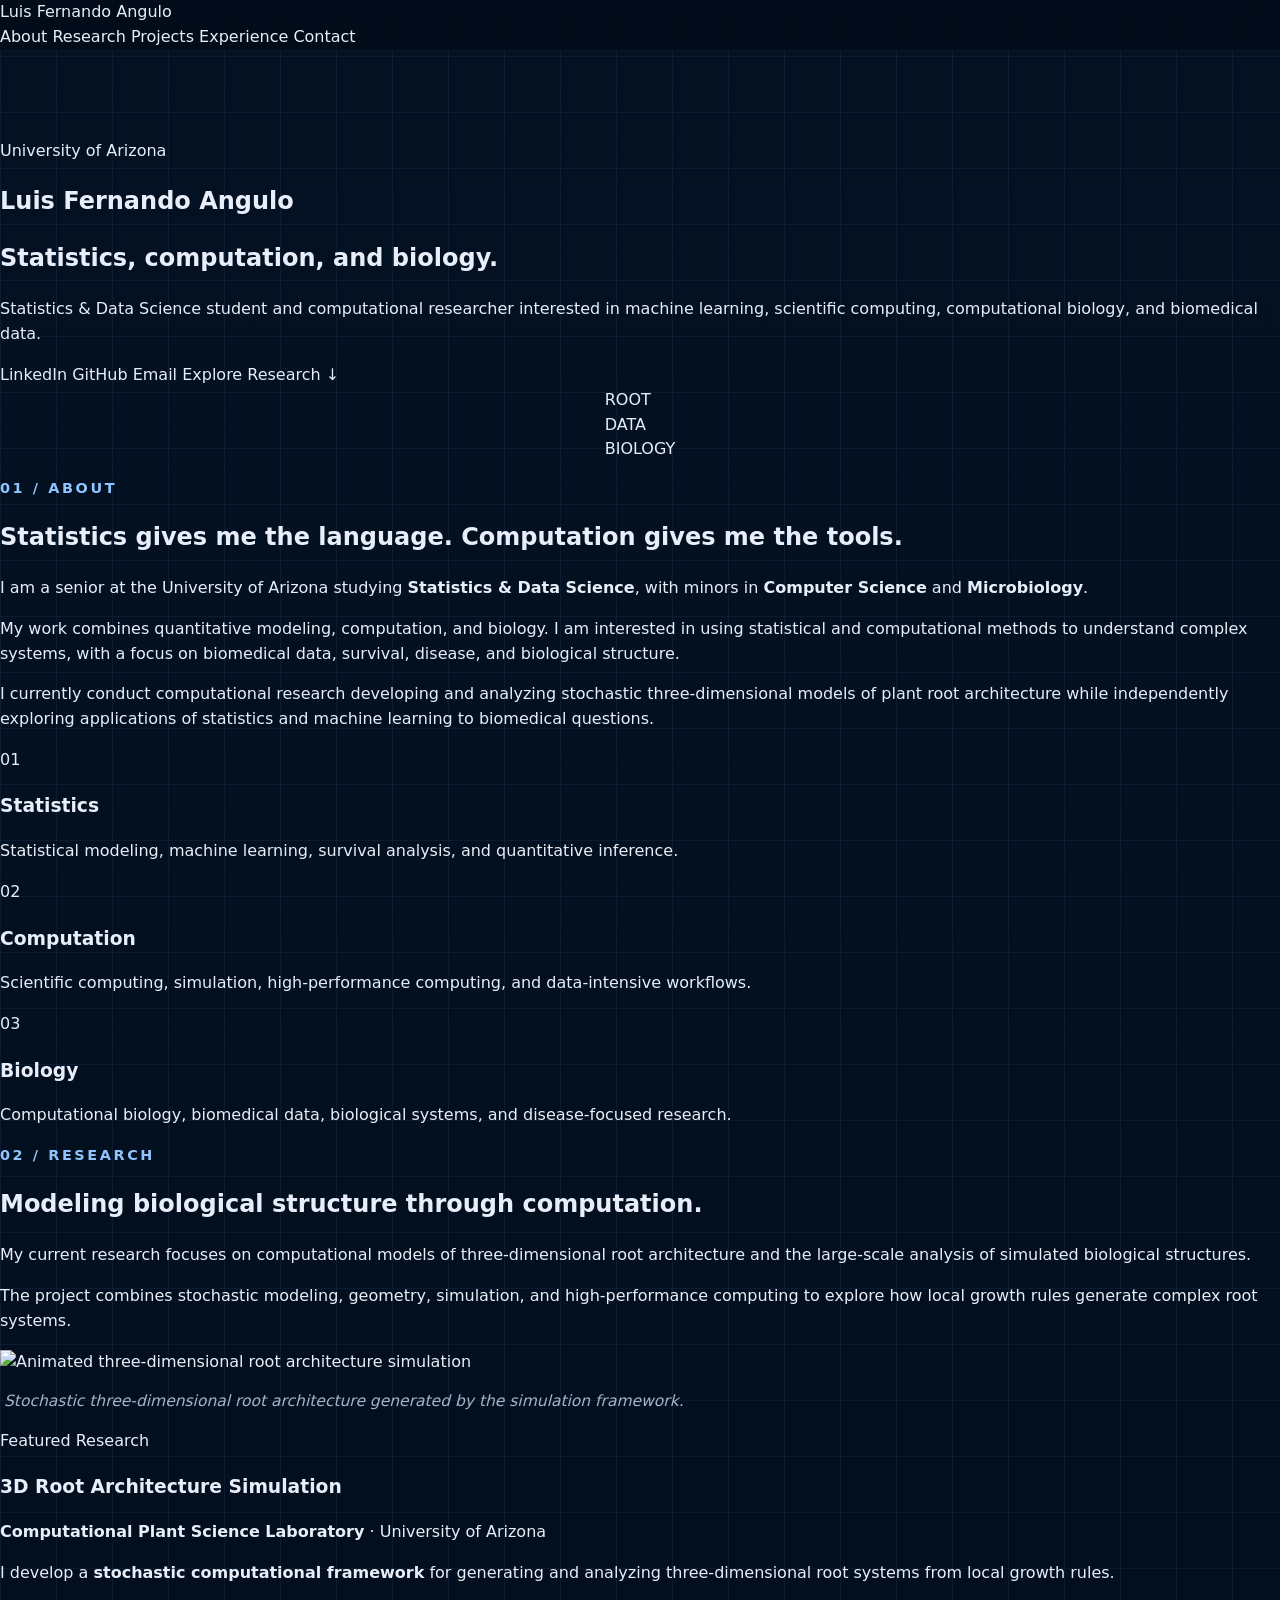
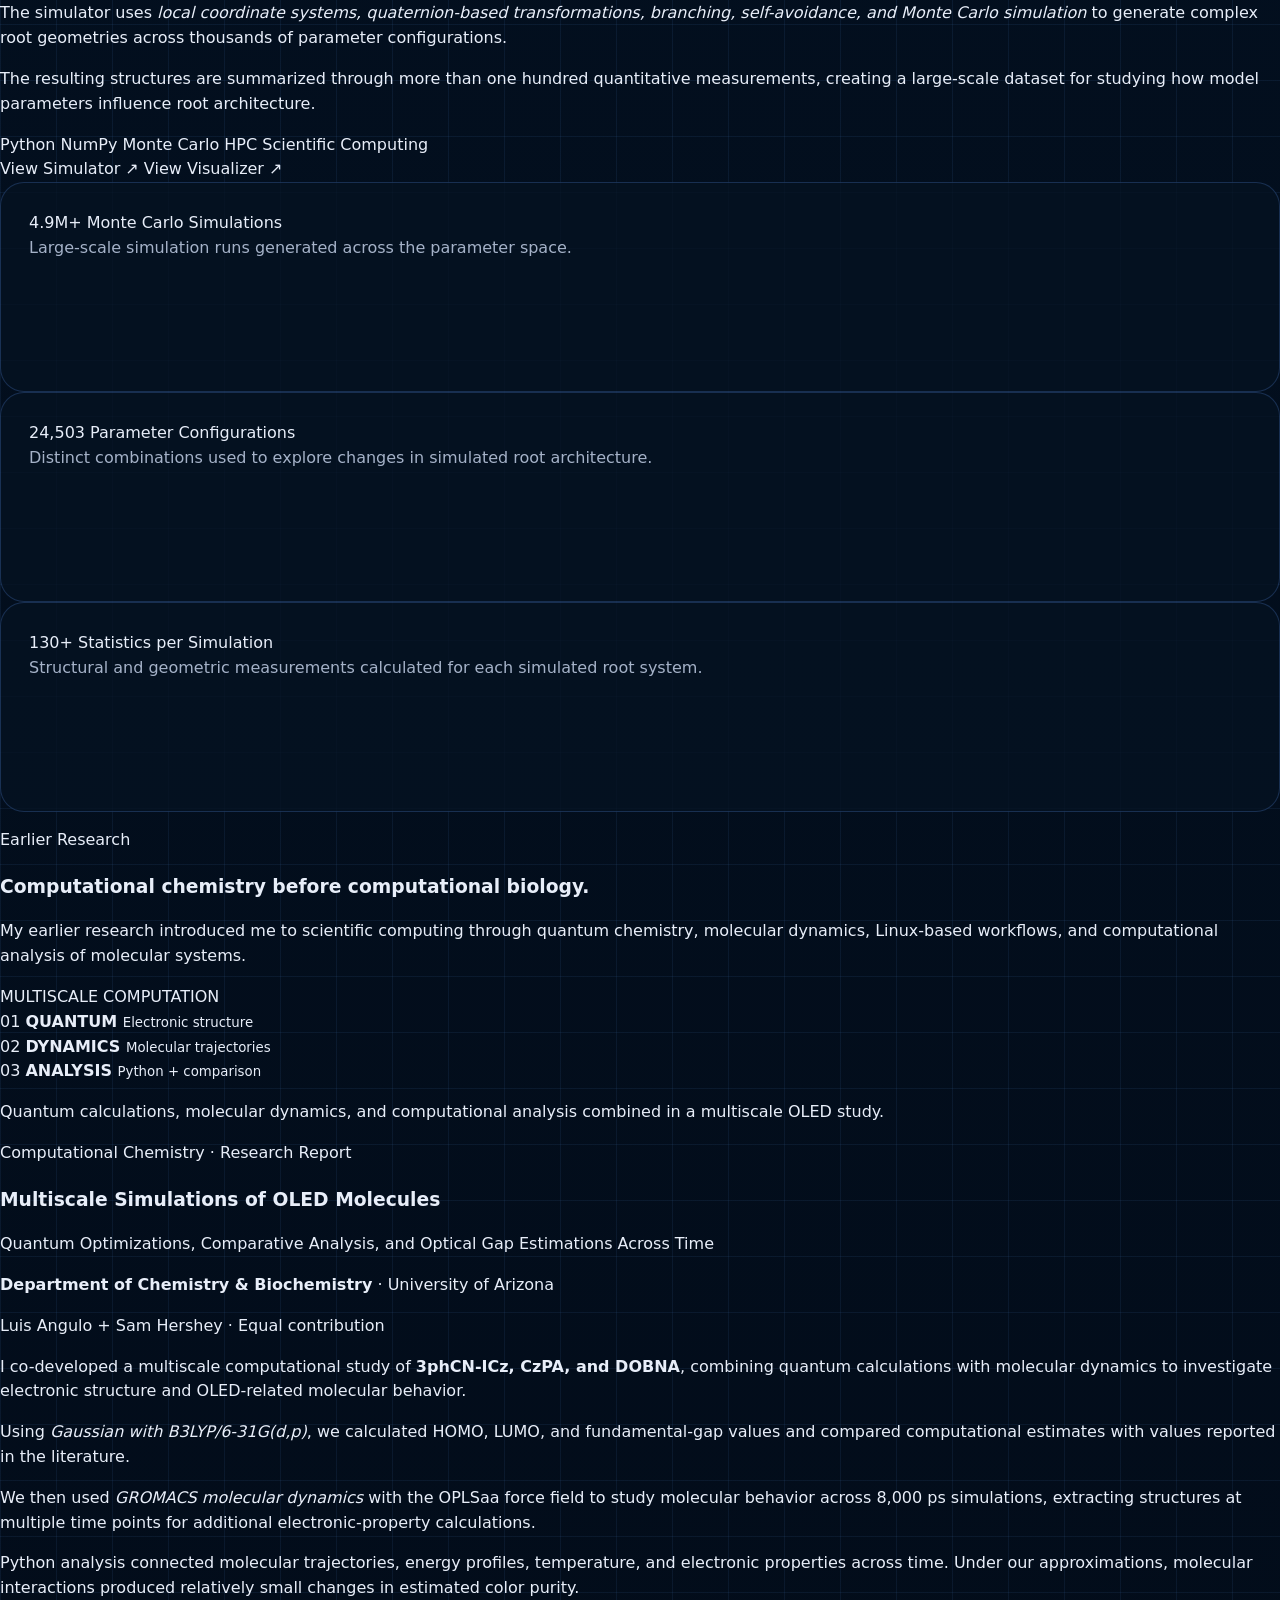
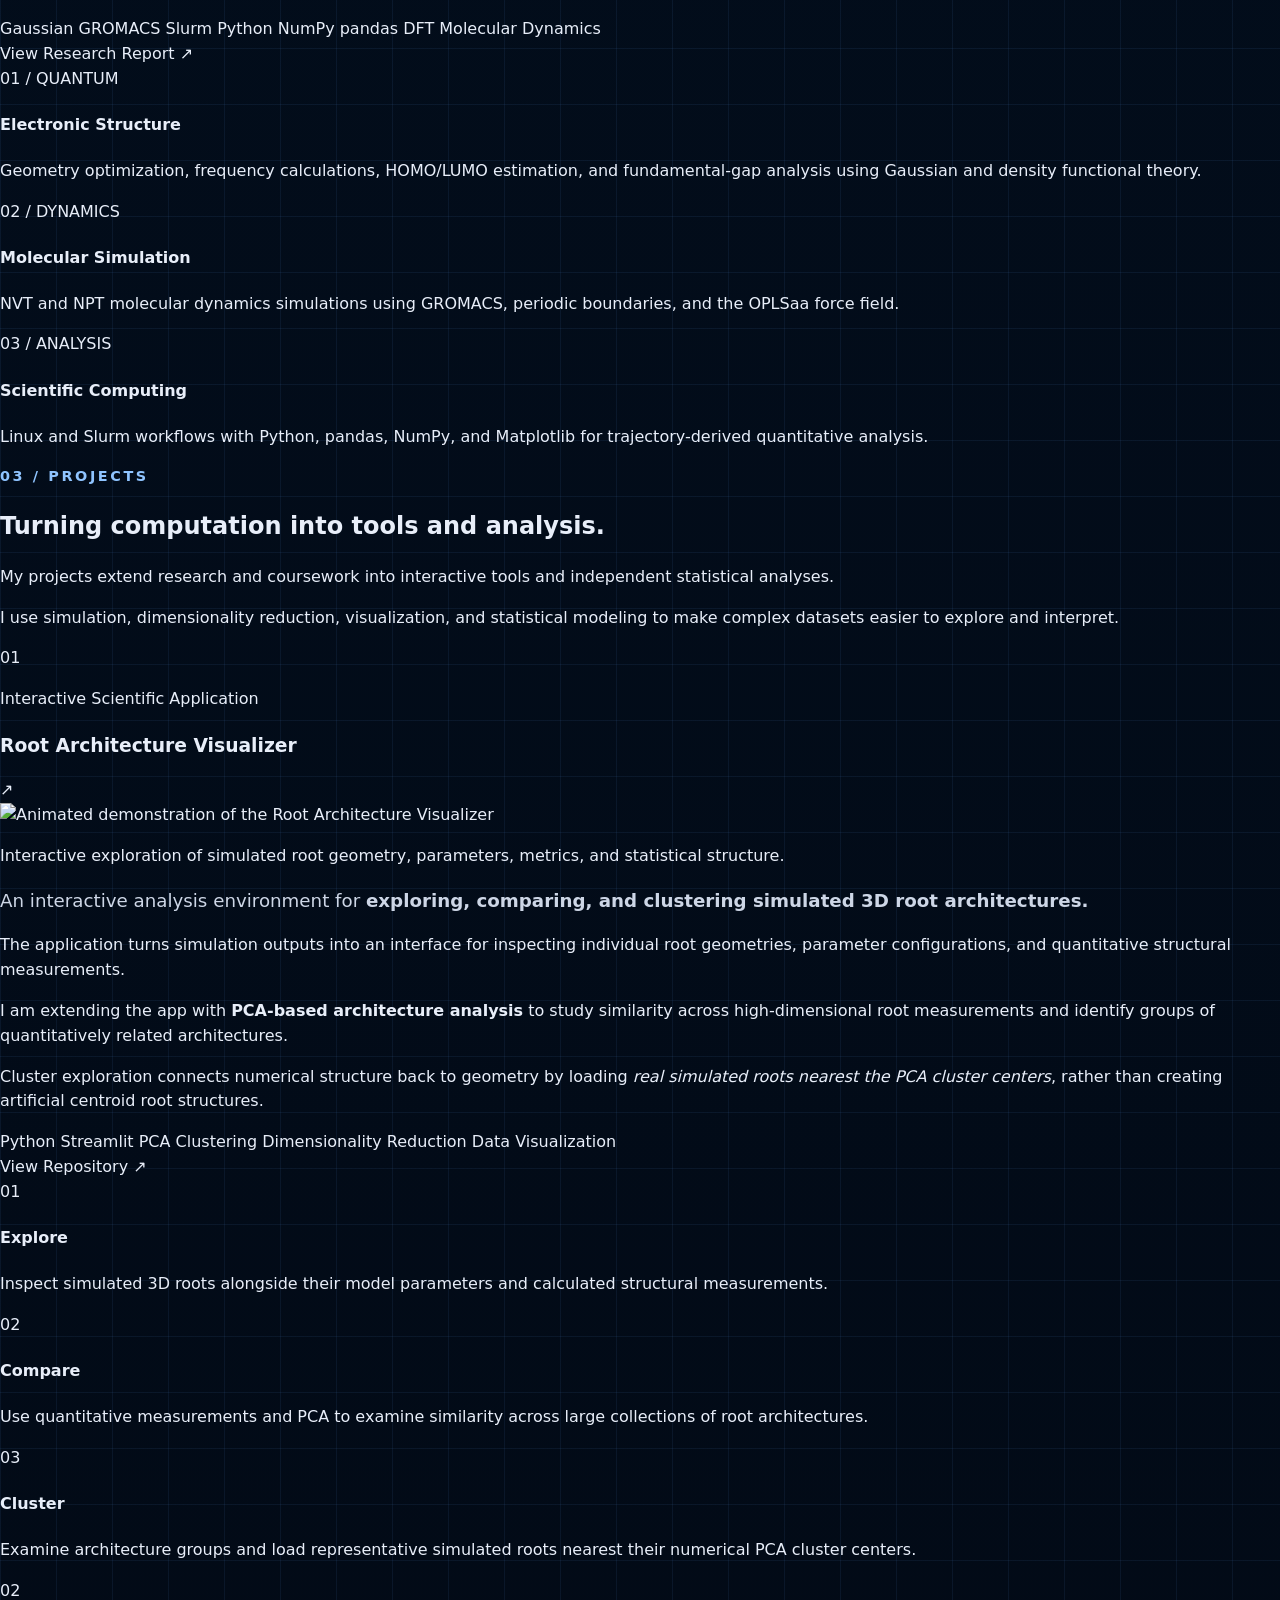
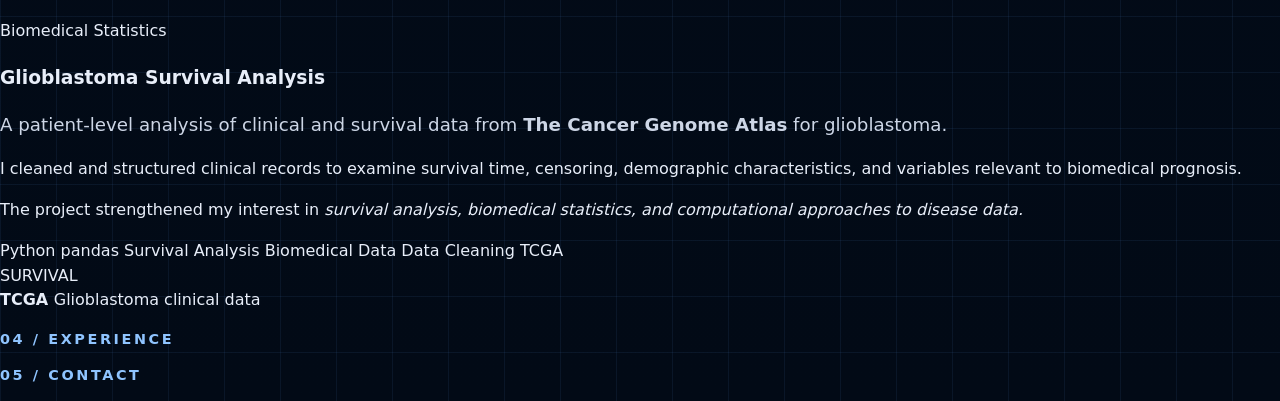
==== index.html @ 7603de03 "Update index.html" ====
<!DOCTYPE html>
<html lang="en">

<head>
    <meta charset="UTF-8">
    <meta name="viewport" content="width=device-width, initial-scale=1.0">

    <title>Luis Fernando Angulo</title>

    <link rel="stylesheet" href="style.css?v=8">
</head>

<body>

    <!-- =========================
         NAVIGATION
    ========================== -->

    <header class="navbar">

        <a href="#home" class="logo">
            Luis Fernando Angulo
        </a>

        <nav>
            <a href="#about">About</a>
            <a href="#research">Research</a>
            <a href="#projects">Projects</a>
            <a href="#experience">Experience</a>
            <a href="#contact">Contact</a>
        </nav>

    </header>


    <main>

        <!-- =========================
             HERO
        ========================== -->

        <section id="home" class="hero">

            <div class="hero-content">

                <p class="eyebrow">
                    University of Arizona
                </p>

                <h1>
                    Luis Fernando Angulo
                </h1>

                <h2>
                    Statistics, computation, and biology.
                </h2>

                <p class="hero-description">
                    Statistics & Data Science student and computational researcher
                    interested in machine learning, scientific computing,
                    computational biology, and biomedical data.
                </p>

                <div class="hero-links">

                    <a
                        href="https://www.linkedin.com/in/luis-angulo-3329111b1/"
                        target="_blank"
                        rel="noopener noreferrer"
                        class="hero-link"
                    >
                        LinkedIn
                    </a>

                    <a
                        href="https://github.com/luisferangulob"
                        target="_blank"
                        rel="noopener noreferrer"
                        class="hero-link"
                    >
                        GitHub
                    </a>

                    <a
                        href="mailto:luisferangulob@gmail.com"
                        class="hero-link"
                    >
                        Email
                    </a>

                    <a
                        href="#research"
                        class="hero-link primary-link"
                    >
                        Explore Research ↓
                    </a>

                </div>

            </div>


            <!-- Future custom animation -->
            <div class="hero-art">

                <div class="animation-placeholder">

                    <span>ROOT</span>

                    <div class="placeholder-line"></div>

                    <span>DATA</span>

                    <div class="placeholder-line"></div>

                    <span>BIOLOGY</span>

                </div>

            </div>

        </section>


        <!-- =========================
             ABOUT
        ========================== -->

        <section id="about" class="content-section about-section">

            <p class="section-label">
                01 / ABOUT
            </p>

            <div class="about-grid">

                <div class="about-heading">

                    <h2>
                        Statistics gives me the language.
                        Computation gives me the tools.
                    </h2>

                </div>

                <div class="about-copy">

                    <p>
                        I am a senior at the University of Arizona studying
                        <strong>Statistics & Data Science</strong>, with minors in
                        <strong>Computer Science</strong> and
                        <strong>Microbiology</strong>.
                    </p>

                    <p>
                        My work combines quantitative modeling, computation,
                        and biology. I am interested in using statistical and
                        computational methods to understand complex systems,
                        with a focus on biomedical data, survival, disease,
                        and biological structure.
                    </p>

                    <p>
                        I currently conduct computational research developing
                        and analyzing stochastic three-dimensional models of
                        plant root architecture while independently exploring
                        applications of statistics and machine learning to
                        biomedical questions.
                    </p>

                </div>

            </div>


            <div class="about-details">

                <article class="detail-card">

                    <span class="detail-number">
                        01
                    </span>

                    <h3>
                        Statistics
                    </h3>

                    <p>
                        Statistical modeling, machine learning,
                        survival analysis, and quantitative inference.
                    </p>

                </article>


                <article class="detail-card">

                    <span class="detail-number">
                        02
                    </span>

                    <h3>
                        Computation
                    </h3>

                    <p>
                        Scientific computing, simulation,
                        high-performance computing, and
                        data-intensive workflows.
                    </p>

                </article>


                <article class="detail-card">

                    <span class="detail-number">
                        03
                    </span>

                    <h3>
                        Biology
                    </h3>

                    <p>
                        Computational biology, biomedical data,
                        biological systems, and disease-focused research.
                    </p>

                </article>

            </div>

        </section>


        <!-- =========================
             RESEARCH
        ========================== -->

        <section id="research" class="content-section research-section">

            <p class="section-label">
                02 / RESEARCH
            </p>


            <div class="research-intro">

                <div class="research-heading">

                    <h2>
                        Modeling biological structure
                        through computation.
                    </h2>

                </div>


                <div class="research-intro-copy">

                    <p>
                        My current research focuses on computational models of
                        three-dimensional root architecture and the large-scale
                        analysis of simulated biological structures.
                    </p>

                    <p>
                        The project combines stochastic modeling, geometry,
                        simulation, and high-performance computing to explore
                        how local growth rules generate complex root systems.
                    </p>

                </div>

            </div>


            <!-- =========================
                 CURRENT RESEARCH
            ========================== -->

            <article class="featured-research">

                <div class="research-media">

                    <img
                        src="https://raw.githubusercontent.com/luisferangulob/luisferangulob/main/Gif_github.gif"
                        alt="Animated three-dimensional root architecture simulation"
                    >

                    <p class="media-caption">
                        Stochastic three-dimensional root architecture generated
                        by the simulation framework.
                    </p>

                </div>


                <div class="research-content">

                    <p class="research-kicker">
                        Featured Research
                    </p>

                    <h3>
                        3D Root Architecture Simulation
                    </h3>

                    <p class="research-lab">
                        <strong>Computational Plant Science Laboratory</strong>
                        <span>·</span>
                        University of Arizona
                    </p>

                    <p class="research-lead">
                        I develop a <strong>stochastic computational framework</strong>
                        for generating and analyzing three-dimensional root systems
                        from local growth rules.
                    </p>

                    <p class="research-detail">
                        The simulator uses
                        <em>local coordinate systems, quaternion-based transformations,
                        branching, self-avoidance, and Monte Carlo simulation</em>
                        to generate complex root geometries across thousands of
                        parameter configurations.
                    </p>

                    <p class="research-detail">
                        The resulting structures are summarized through more than
                        one hundred quantitative measurements, creating a large-scale
                        dataset for studying how model parameters influence root
                        architecture.
                    </p>


                    <div class="research-tags">

                        <span>Python</span>
                        <span>NumPy</span>
                        <span>Monte Carlo</span>
                        <span>HPC</span>
                        <span>Scientific Computing</span>

                    </div>


                    <div class="research-links">

                        <a
                            href="https://github.com/luisferangulob/3d-root-architecture-simulator"
                            target="_blank"
                            rel="noopener noreferrer"
                        >
                            View Simulator ↗
                        </a>

                        <a
                            href="https://github.com/luisferangulob/root-architecture-visualizer"
                            target="_blank"
                            rel="noopener noreferrer"
                        >
                            View Visualizer ↗
                        </a>

                    </div>

                </div>

            </article>


            <div class="research-metrics">

                <article class="metric-card">

                    <span class="metric-value">
                        4.9M+
                    </span>

                    <span class="metric-label">
                        Monte Carlo Simulations
                    </span>

                    <p>
                        Large-scale simulation runs generated across the
                        parameter space.
                    </p>

                </article>


                <article class="metric-card">

                    <span class="metric-value">
                        24,503
                    </span>

                    <span class="metric-label">
                        Parameter Configurations
                    </span>

                    <p>
                        Distinct combinations used to explore changes in
                        simulated root architecture.
                    </p>

                </article>


                <article class="metric-card">

                    <span class="metric-value">
                        130+
                    </span>

                    <span class="metric-label">
                        Statistics per Simulation
                    </span>

                    <p>
                        Structural and geometric measurements calculated for
                        each simulated root system.
                    </p>

                </article>

            </div>


            <!-- =========================
                 EARLIER RESEARCH
            ========================== -->

            <div class="earlier-research">

                <div class="earlier-research-heading">

                    <div>

                        <p class="research-subsection-label">
                            Earlier Research
                        </p>

                        <h3>
                            Computational chemistry before
                            computational biology.
                        </h3>

                    </div>


                    <p class="earlier-research-intro">
                        My earlier research introduced me to scientific computing
                        through quantum chemistry, molecular dynamics, Linux-based
                        workflows, and computational analysis of molecular systems.
                    </p>

                </div>


                <article class="oled-research-card">

                    <div class="oled-visual">

                        <div class="oled-visual-label">
                            MULTISCALE COMPUTATION
                        </div>


                        <div class="oled-pipeline">

                            <div class="oled-stage">

                                <span class="oled-stage-number">
                                    01
                                </span>

                                <strong>
                                    QUANTUM
                                </strong>

                                <small>
                                    Electronic structure
                                </small>

                            </div>


                            <div class="pipeline-connector"></div>


                            <div class="oled-stage">

                                <span class="oled-stage-number">
                                    02
                                </span>

                                <strong>
                                    DYNAMICS
                                </strong>

                                <small>
                                    Molecular trajectories
                                </small>

                            </div>


                            <div class="pipeline-connector"></div>


                            <div class="oled-stage">

                                <span class="oled-stage-number">
                                    03
                                </span>

                                <strong>
                                    ANALYSIS
                                </strong>

                                <small>
                                    Python + comparison
                                </small>

                            </div>

                        </div>


                        <div class="oled-orbital">

                            <div class="orbital-ring orbital-ring-one"></div>
                            <div class="orbital-ring orbital-ring-two"></div>
                            <div class="orbital-ring orbital-ring-three"></div>

                            <div class="orbital-core"></div>

                        </div>


                        <p class="oled-visual-caption">
                            Quantum calculations, molecular dynamics,
                            and computational analysis combined in a
                            multiscale OLED study.
                        </p>

                    </div>


                    <div class="oled-content">

                        <p class="research-kicker">
                            Computational Chemistry · Research Report
                        </p>

                        <h3>
                            Multiscale Simulations
                            of OLED Molecules
                        </h3>

                        <p class="oled-subtitle">
                            Quantum Optimizations, Comparative Analysis,
                            and Optical Gap Estimations Across Time
                        </p>


                        <p class="research-lab">
                            <strong>Department of Chemistry & Biochemistry</strong>
                            <span>·</span>
                            University of Arizona
                        </p>

                        <p class="research-collaboration">
                            Luis Angulo + Sam Hershey
                            <span>·</span>
                            Equal contribution
                        </p>


                        <p class="oled-lead">
                            I co-developed a multiscale computational study of
                            <strong>3phCN-ICz, CzPA, and DOBNA</strong>,
                            combining quantum calculations with molecular
                            dynamics to investigate electronic structure and
                            OLED-related molecular behavior.
                        </p>


                        <p class="oled-detail">
                            Using <em>Gaussian with B3LYP/6-31G(d,p)</em>,
                            we calculated HOMO, LUMO, and fundamental-gap
                            values and compared computational estimates with
                            values reported in the literature.
                        </p>


                        <p class="oled-detail">
                            We then used <em>GROMACS molecular dynamics</em>
                            with the OPLSaa force field to study molecular
                            behavior across 8,000 ps simulations, extracting
                            structures at multiple time points for additional
                            electronic-property calculations.
                        </p>


                        <p class="oled-detail">
                            Python analysis connected molecular trajectories,
                            energy profiles, temperature, and electronic
                            properties across time. Under our approximations,
                            molecular interactions produced relatively small
                            changes in estimated color purity.
                        </p>


                        <div class="research-tags oled-tags">

                            <span>Gaussian</span>
                            <span>GROMACS</span>
                            <span>Slurm</span>
                            <span>Python</span>
                            <span>NumPy</span>
                            <span>pandas</span>
                            <span>DFT</span>
                            <span>Molecular Dynamics</span>

                        </div>


                        <div class="research-links oled-links">

                            <a
                                href="https://luisferangulob.github.io/oled-multiscale-simulations.pdf"
                                target="_blank"
                                rel="noopener noreferrer"
                                class="report-link"
                            >
                                View Research Report ↗
                            </a>

                        </div>

                    </div>

                </article>


                <div class="oled-methods">

                    <article class="oled-method-card">

                        <span>
                            01 / QUANTUM
                        </span>

                        <h4>
                            Electronic Structure
                        </h4>

                        <p>
                            Geometry optimization, frequency calculations,
                            HOMO/LUMO estimation, and fundamental-gap analysis
                            using Gaussian and density functional theory.
                        </p>

                    </article>


                    <article class="oled-method-card">

                        <span>
                            02 / DYNAMICS
                        </span>

                        <h4>
                            Molecular Simulation
                        </h4>

                        <p>
                            NVT and NPT molecular dynamics simulations using
                            GROMACS, periodic boundaries, and the OPLSaa
                            force field.
                        </p>

                    </article>


                    <article class="oled-method-card">

                        <span>
                            03 / ANALYSIS
                        </span>

                        <h4>
                            Scientific Computing
                        </h4>

                        <p>
                            Linux and Slurm workflows with Python, pandas,
                            NumPy, and Matplotlib for trajectory-derived
                            quantitative analysis.
                        </p>

                    </article>

                </div>

            </div>

        </section>


        <!-- =========================
             PROJECTS
        ========================== -->

        <section id="projects" class="content-section projects-section">

            <p class="section-label">
                03 / PROJECTS
            </p>


            <div class="projects-intro">

                <div class="projects-heading">

                    <h2>
                        Turning computation
                        into tools and analysis.
                    </h2>

                </div>


                <div class="projects-intro-copy">

                    <p>
                        My projects extend research and coursework into
                        interactive tools and independent statistical analyses.
                    </p>

                    <p>
                        I use simulation, dimensionality reduction,
                        visualization, and statistical modeling to make complex
                        datasets easier to explore and interpret.
                    </p>

                </div>

            </div>


            <!-- =========================
                 PROJECT 01
            ========================== -->

            <article class="project project-featured">

                <div class="project-number">
                    01
                </div>


                <div class="project-header">

                    <div>

                        <p class="project-type">
                            Interactive Scientific Application
                        </p>

                        <h3>
                            Root Architecture Visualizer
                        </h3>

                    </div>


                    <a
                        href="https://github.com/luisferangulob/root-architecture-visualizer"
                        target="_blank"
                        rel="noopener noreferrer"
                        class="project-arrow"
                        aria-label="Open Root Architecture Visualizer repository"
                    >
                        ↗
                    </a>

                </div>


                <div class="project-feature-grid">

                    <div class="project-visual">

                        <img
                            src="https://raw.githubusercontent.com/luisferangulob/luisferangulob/main/App.gif"
                            alt="Animated demonstration of the Root Architecture Visualizer"
                        >

                        <p class="project-caption">
                            Interactive exploration of simulated root geometry,
                            parameters, metrics, and statistical structure.
                        </p>

                    </div>


                    <div class="project-copy">

                        <p class="project-lead">
                            An interactive analysis environment for
                            <strong>exploring, comparing, and clustering
                            simulated 3D root architectures.</strong>
                        </p>

                        <p>
                            The application turns simulation outputs into an
                            interface for inspecting individual root geometries,
                            parameter configurations, and quantitative
                            structural measurements.
                        </p>

                        <p>
                            I am extending the app with
                            <strong>PCA-based architecture analysis</strong>
                            to study similarity across high-dimensional root
                            measurements and identify groups of quantitatively
                            related architectures.
                        </p>

                        <p>
                            Cluster exploration connects numerical structure
                            back to geometry by loading
                            <em>real simulated roots nearest the PCA cluster
                            centers</em>, rather than creating artificial
                            centroid root structures.
                        </p>


                        <div class="project-tags">

                            <span>Python</span>
                            <span>Streamlit</span>
                            <span>PCA</span>
                            <span>Clustering</span>
                            <span>Dimensionality Reduction</span>
                            <span>Data Visualization</span>

                        </div>


                        <a
                            href="https://github.com/luisferangulob/root-architecture-visualizer"
                            target="_blank"
                            rel="noopener noreferrer"
                            class="project-button"
                        >
                            View Repository ↗
                        </a>

                    </div>

                </div>


                <div class="project-capabilities">

                    <article class="capability">

                        <span>
                            01
                        </span>

                        <h4>
                            Explore
                        </h4>

                        <p>
                            Inspect simulated 3D roots alongside their model
                            parameters and calculated structural measurements.
                        </p>

                    </article>


                    <article class="capability">

                        <span>
                            02
                        </span>

                        <h4>
                            Compare
                        </h4>

                        <p>
                            Use quantitative measurements and PCA to examine
                            similarity across large collections of root
                            architectures.
                        </p>

                    </article>


                    <article class="capability">

                        <span>
                            03
                        </span>

                        <h4>
                            Cluster
                        </h4>

                        <p>
                            Examine architecture groups and load representative
                            simulated roots nearest their numerical PCA cluster
                            centers.
                        </p>

                    </article>

                </div>

            </article>


            <!-- =========================
                 PROJECT 02
            ========================== -->

            <article class="project project-secondary">

                <div class="project-number">
                    02
                </div>


                <div class="secondary-project-grid">

                    <div class="secondary-project-title">

                        <p class="project-type">
                            Biomedical Statistics
                        </p>

                        <h3>
                            Glioblastoma
                            Survival Analysis
                        </h3>

                    </div>


                    <div class="secondary-project-content">

                        <p class="project-lead">
                            A patient-level analysis of clinical and survival
                            data from <strong>The Cancer Genome Atlas</strong>
                            for glioblastoma.
                        </p>

                        <p>
                            I cleaned and structured clinical records to examine
                            survival time, censoring, demographic characteristics,
                            and variables relevant to biomedical prognosis.
                        </p>

                        <p>
                            The project strengthened my interest in
                            <em>survival analysis, biomedical statistics,
                            and computational approaches to disease data.</em>
                        </p>


                        <div class="project-tags">

                            <span>Python</span>
                            <span>pandas</span>
                            <span>Survival Analysis</span>
                            <span>Biomedical Data</span>
                            <span>Data Cleaning</span>
                            <span>TCGA</span>

                        </div>

                    </div>


                    <div class="gbm-visual">

                        <div class="gbm-line"></div>

                        <span class="gbm-label">
                            SURVIVAL
                        </span>

                        <div class="gbm-stat">

                            <strong>
                                TCGA
                            </strong>

                            <span>
                                Glioblastoma clinical data
                            </span>

                        </div>

                    </div>

                </div>

            </article>

        </section>


        <!-- =========================
             EXPERIENCE
        ========================== -->

        <section id="experience" class="content-section">

            <p class="section-label">
                04 / EXPERIENCE
            </p>

        </section>


        <!-- =========================
             CONTACT
        ========================== -->

        <section id="contact" class="content-section">

            <p class="section-label">
                05 / CONTACT
            </p>

        </section>

    </main>

</body>

</html>
---- style.css ----
:root {
    --bg: #020b18;
    --panel: rgba(8, 21, 42, 0.82);
    --panel-strong: rgba(10, 22, 44, 0.95);
    --border: rgba(95, 154, 255, 0.22);
    --border-strong: rgba(95, 154, 255, 0.38);
    --text: #e8eef9;
    --muted: #a5b2c8;
    --soft: #cdd6e6;
    --blue: #63a8ff;
    --blue-soft: #8fc4ff;
    --blue-deep: #214b86;
    --seed: #d8834d;
    --heart: #ff89aa;
    --shadow: 0 24px 60px rgba(0, 0, 0, 0.45);
    --radius: 28px;
    --radius-small: 18px;
    --max-width: 1280px;
}

* {
    box-sizing: border-box;
}

html {
    scroll-behavior: smooth;
}

body {
    margin: 0;
    color: var(--text);
    background:
        linear-gradient(rgba(99, 168, 255, 0.08) 1px, transparent 1px),
        linear-gradient(90deg, rgba(99, 168, 255, 0.08) 1px, transparent 1px),
        linear-gradient(180deg, #031122 0%, #020a16 100%);
    background-size: 56px 56px, 56px 56px, auto;
    font-family: Inter, system-ui, -apple-system, BlinkMacSystemFont, "Segoe UI", sans-serif;
    line-height: 1.55;
}

a {
    color: inherit;
    text-decoration: none;
}

img {
    max-width: 100%;
    display: block;
}

.container {
    width: min(var(--max-width), calc(100% - 48px));
    margin: 0 auto;
}

.section {
    padding: 96px 0;
}

.section + .section {
    border-top: 1px solid rgba(255, 255, 255, 0.04);
}

.navbar {
    position: sticky;
    top: 0;
    z-index: 1000;
    backdrop-filter: blur(14px);
    background: rgba(2, 11, 24, 0.78);
    border-bottom: 1px solid rgba(255, 255, 255, 0.05);
}

.nav-container {
    width: min(var(--max-width), calc(100% - 48px));
    margin: 0 auto;
    min-height: 82px;
    display: flex;
    justify-content: space-between;
    align-items: center;
    gap: 24px;
}

.brand {
    font-size: 1.9rem;
    font-weight: 800;
    letter-spacing: -0.04em;
}

.nav-links {
    display: flex;
    flex-wrap: wrap;
    gap: 28px;
}

.nav-links a {
    color: var(--muted);
    font-weight: 600;
    transition: color 0.2s ease;
}

.nav-links a:hover {
    color: var(--text);
}

.hero {
    padding-top: 72px;
}

.hero-grid {
    display: grid;
    grid-template-columns: minmax(0, 1.1fr) minmax(380px, 0.9fr);
    gap: 54px;
    align-items: center;
}

.section-label,
.section-number,
.feature-label,
.mini-number {
    color: var(--blue-soft);
    text-transform: uppercase;
    letter-spacing: 0.18em;
    font-weight: 800;
    font-size: 0.9rem;
}

.hero-title {
    margin: 16px 0 10px;
    font-size: clamp(4.6rem, 9vw, 7.5rem);
    line-height: 0.94;
    letter-spacing: -0.07em;
    font-weight: 900;
}

.hero-subtitle {
    margin: 0 0 22px;
    font-size: clamp(2rem, 3vw, 3.25rem);
    line-height: 1.02;
    color: var(--blue);
    letter-spacing: -0.05em;
}

.hero-text {
    max-width: 720px;
    color: var(--muted);
    font-size: 1.12rem;
    margin-bottom: 28px;
}

.hero-actions,
.button-row,
.contact-row {
    display: flex;
    flex-wrap: wrap;
    gap: 14px;
}

.button {
    display: inline-flex;
    align-items: center;
    justify-content: center;
    min-height: 52px;
    padding: 0 22px;
    border-radius: 16px;
    font-weight: 700;
    transition: transform 0.18s ease, border-color 0.18s ease, background 0.18s ease;
    border: 1px solid var(--border-strong);
}

.button:hover {
    transform: translateY(-1px);
}

.button-outline {
    color: var(--text);
    background: rgba(9, 22, 40, 0.65);
}

.button-solid {
    background: var(--blue);
    color: #061222;
    border-color: transparent;
}

.hero-art {
    display: flex;
    justify-content: center;
}

.animation-card {
    width: 100%;
    max-width: 760px;
    padding: 26px 26px 24px;
    background: linear-gradient(180deg, rgba(18, 38, 72, 0.8), rgba(7, 20, 38, 0.88));
    border: 1px solid var(--border);
    border-radius: 34px;
    box-shadow: var(--shadow);
}

.animation-card-top {
    display: flex;
    justify-content: space-between;
    gap: 16px;
    margin-bottom: 18px;
    color: var(--blue-soft);
    text-transform: uppercase;
    letter-spacing: 0.18em;
    font-size: 0.95rem;
    font-weight: 800;
}

.animation-stage {
    border: 1px solid var(--border-strong);
    border-radius: 28px;
    min-height: 520px;
    background: radial-gradient(circle at center, rgba(7, 28, 58, 0.5), rgba(3, 12, 24, 0.9));
    overflow: hidden;
}

#journeyCanvas {
    width: 100%;
    height: 520px;
    display: block;
}

.animation-description {
    margin: 20px 0 0;
    color: var(--soft);
    font-size: 1rem;
    line-height: 1.55;
}

.section-header {
    margin-bottom: 32px;
}

.section-header-split {
    display: grid;
    grid-template-columns: minmax(0, 1fr) minmax(360px, 0.95fr);
    gap: 42px;
    align-items: start;
    margin-bottom: 36px;
}

.split-title,
.standard-title {
    margin: 10px 0 0;
    font-size: clamp(2.6rem, 5vw, 4.6rem);
    line-height: 0.98;
    letter-spacing: -0.06em;
    font-weight: 900;
}

.split-copy,
.section-intro {
    color: var(--muted);
    font-size: 1.08rem;
}

.split-copy p,
.section-intro p {
    margin-top: 0;
}

.three-cards,
.two-cards {
    display: grid;
    gap: 18px;
}

.three-cards {
    grid-template-columns: repeat(3, minmax(0, 1fr));
}

.two-cards {
    grid-template-columns: repeat(2, minmax(0, 1fr));
}

.info-card,
.metric-card,
.sub-card {
    background: rgba(6, 18, 34, 0.78);
    border: 1px solid var(--border);
    border-radius: 24px;
    padding: 28px;
    min-height: 210px;
}

.info-card h3,
.metric-card h4,
.sub-card h4 {
    margin: 12px 0 10px;
    font-size: 1.8rem;
    line-height: 1.05;
    letter-spacing: -0.04em;
}

.info-card p,
.metric-card p,
.sub-card p {
    margin: 0;
    color: var(--muted);
}

.feature-card,
.project-card {
    background: rgba(8, 20, 38, 0.86);
    border: 1px solid var(--border);
    border-radius: 28px;
    box-shadow: var(--shadow);
}

.feature-card {
    display: grid;
    grid-template-columns: 380px minmax(0, 1fr);
    gap: 28px;
    padding: 24px;
}

.feature-media {
    display: flex;
    flex-direction: column;
}

.media-placeholder,
.project-visual-placeholder {
    min-height: 420px;
    border-radius: 22px;
    border: 1px solid var(--border);
    background:
        linear-gradient(180deg, rgba(8, 18, 34, 0.96), rgba(4, 12, 22, 0.96)),
        radial-gradient(circle at center, rgba(99, 168, 255, 0.12), transparent 55%);
    color: var(--soft);
    display: flex;
    align-items: flex-start;
    justify-content: flex-start;
    padding: 24px;
    font-size: 1.05rem;
    line-height: 1.45;
    font-weight: 700;
}

.media-placeholder span {
    display: block;
    margin-top: 10px;
    color: var(--muted);
    font-weight: 500;
    font-size: 0.95rem;
}

.media-caption {
    margin: 14px 4px 0;
    color: var(--muted);
    font-size: 0.97rem;
    font-style: italic;
}

.feature-copy h3,
.project-left h3 {
    margin: 10px 0 14px;
    font-size: clamp(2.6rem, 4vw, 4.2rem);
    line-height: 0.97;
    letter-spacing: -0.06em;
    font-weight: 900;
}

.feature-meta {
    color: var(--soft);
    margin-bottom: 18px;
}

.feature-copy p,
.project-right p {
    color: var(--muted);
    font-size: 1.05rem;
}

.feature-copy strong,
.project-right strong {
    color: var(--text);
}

.tag-row {
    display: flex;
    flex-wrap: wrap;
    gap: 10px;
    margin-top: 22px;
    margin-bottom: 22px;
}

.tag-row span {
    display: inline-flex;
    align-items: center;
    min-height: 34px;
    padding: 0 14px;
    border-radius: 999px;
    border: 1px solid var(--border-strong);
    color: var(--soft);
    background: rgba(10, 24, 46, 0.85);
    font-size: 0.92rem;
    font-weight: 700;
}

.metrics-grid {
    margin-top: 18px;
}

.metric-number {
    font-size: clamp(3.2rem, 6vw, 5.2rem);
    line-height: 0.9;
    letter-spacing: -0.07em;
    color: var(--blue);
    font-weight: 900;
    margin-bottom: 14px;
}

.earlier-research-wrap {
    margin-top: 72px;
}

.project-stack {
    display: grid;
    gap: 26px;
}

.project-card-inner {
    display: grid;
    grid-template-columns: minmax(300px, 0.95fr) minmax(0, 1fr);
    gap: 26px;
    padding: 26px;
}

.project-left,
.project-right {
    min-width: 0;
}

.project-right {
    display: flex;
    flex-direction: column;
    justify-content: center;
}

.project-lead {
    font-size: 1.14rem;
    color: var(--soft);
}

.project-visual-placeholder {
    min-height: 300px;
    margin-top: 18px;
}

.project-subgrid {
    display: grid;
    grid-template-columns: repeat(3, minmax(0, 1fr));
    border-top: 1px solid rgba(255, 255, 255, 0.05);
}

.project-subgrid .sub-card {
    border: none;
    border-radius: 0;
    min-height: 150px;
    background: transparent;
}

.compact-layout {
    grid-template-columns: minmax(260px, 0.8fr) minmax(0, 1.2fr);
    align-items: center;
}

.contact-row {
    margin-top: 24px;
}

@media (max-width: 1120px) {
    .hero-grid,
    .section-header-split,
    .feature-card,
    .project-card-inner,
    .compact-layout {
        grid-template-columns: 1fr;
    }

    .hero-title {
        font-size: clamp(4rem, 12vw, 6rem);
    }

    .split-title,
    .standard-title {
        font-size: clamp(2.4rem, 8vw, 4rem);
    }
}

@media (max-width: 860px) {
    .three-cards,
    .project-subgrid,
    .two-cards {
        grid-template-columns: 1fr;
    }

    .nav-container {
        flex-direction: column;
        align-items: flex-start;
        justify-content: center;
        padding: 16px 0;
    }

    .nav-links {
        gap: 16px;
    }

    .animation-card-top {
        flex-direction: column;
        gap: 8px;
    }

    .feature-card,
    .project-card-inner,
    .info-card,
    .metric-card,
    .sub-card {
        padding: 20px;
    }

    .section {
        padding: 78px 0;
    }

    .container {
        width: min(var(--max-width), calc(100% - 28px));
    }

    .animation-stage,
    #journeyCanvas {
        min-height: 460px;
        height: 460px;
    }
}
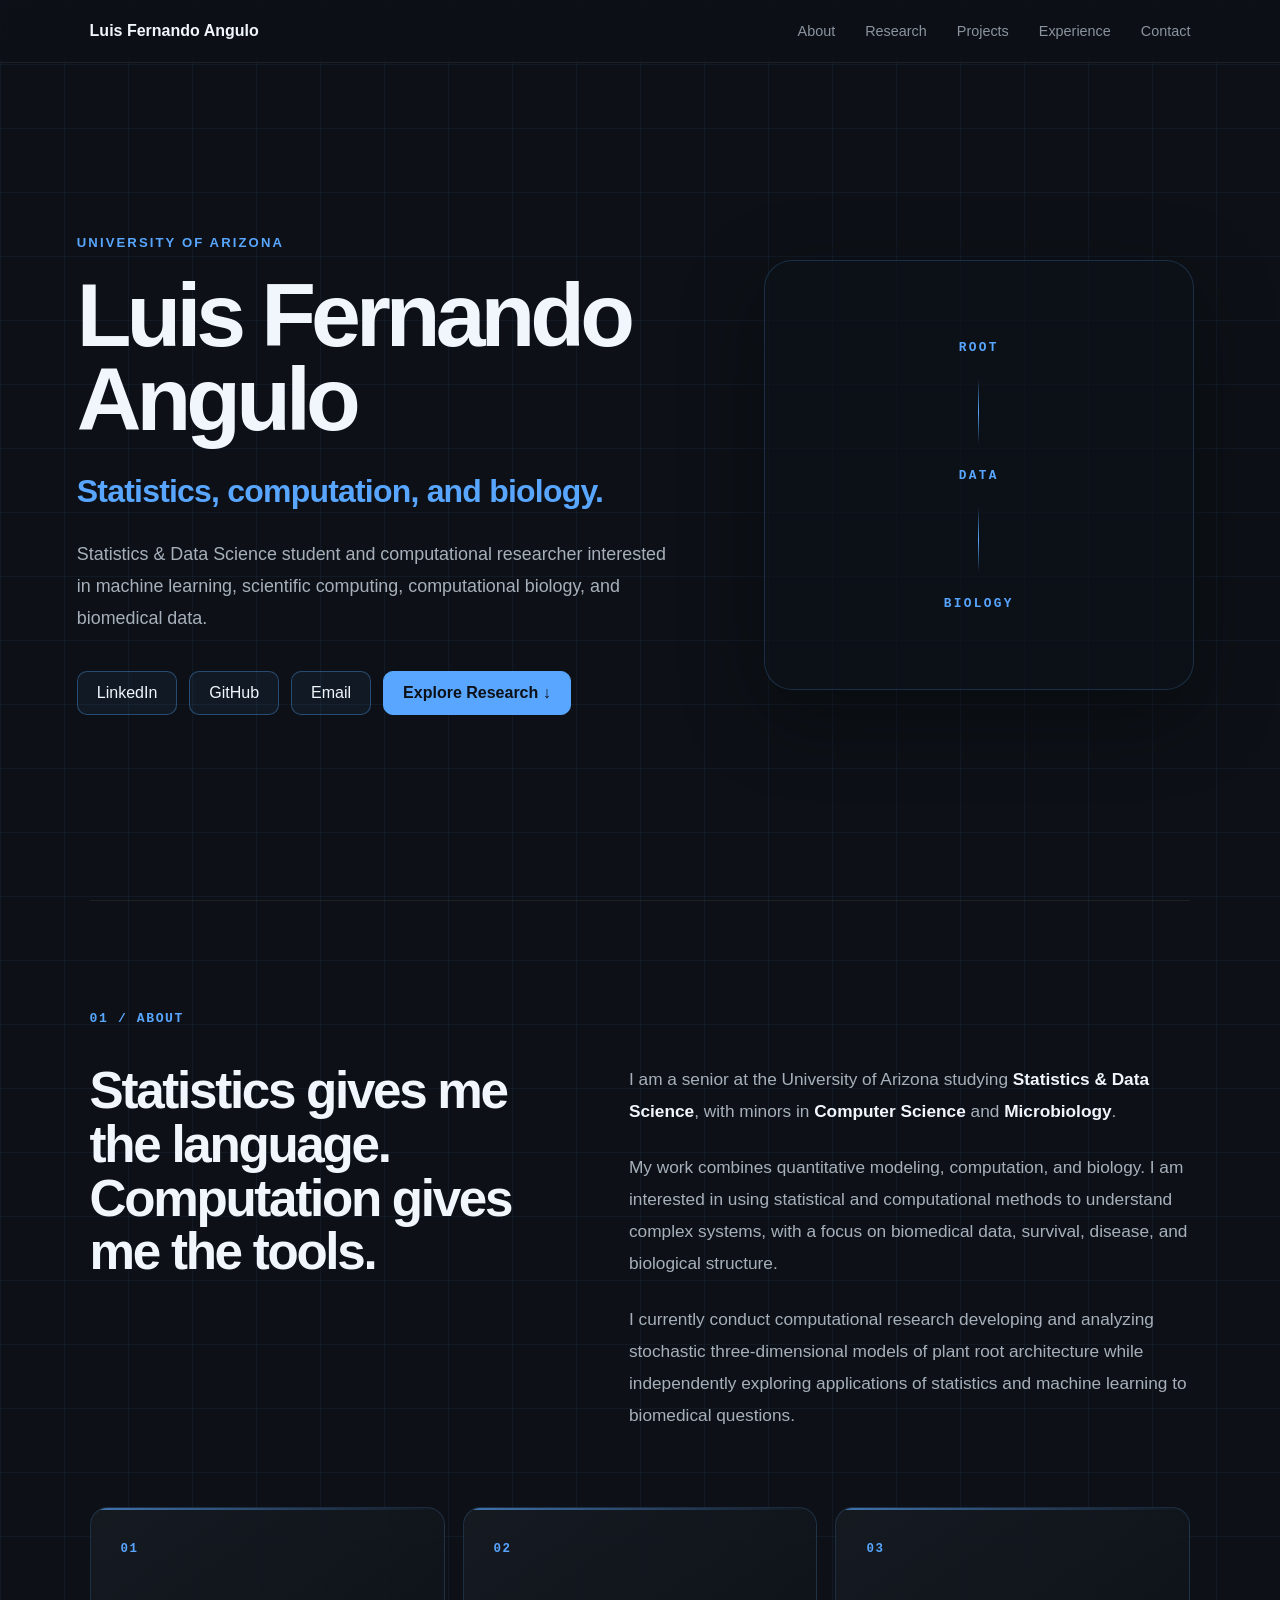
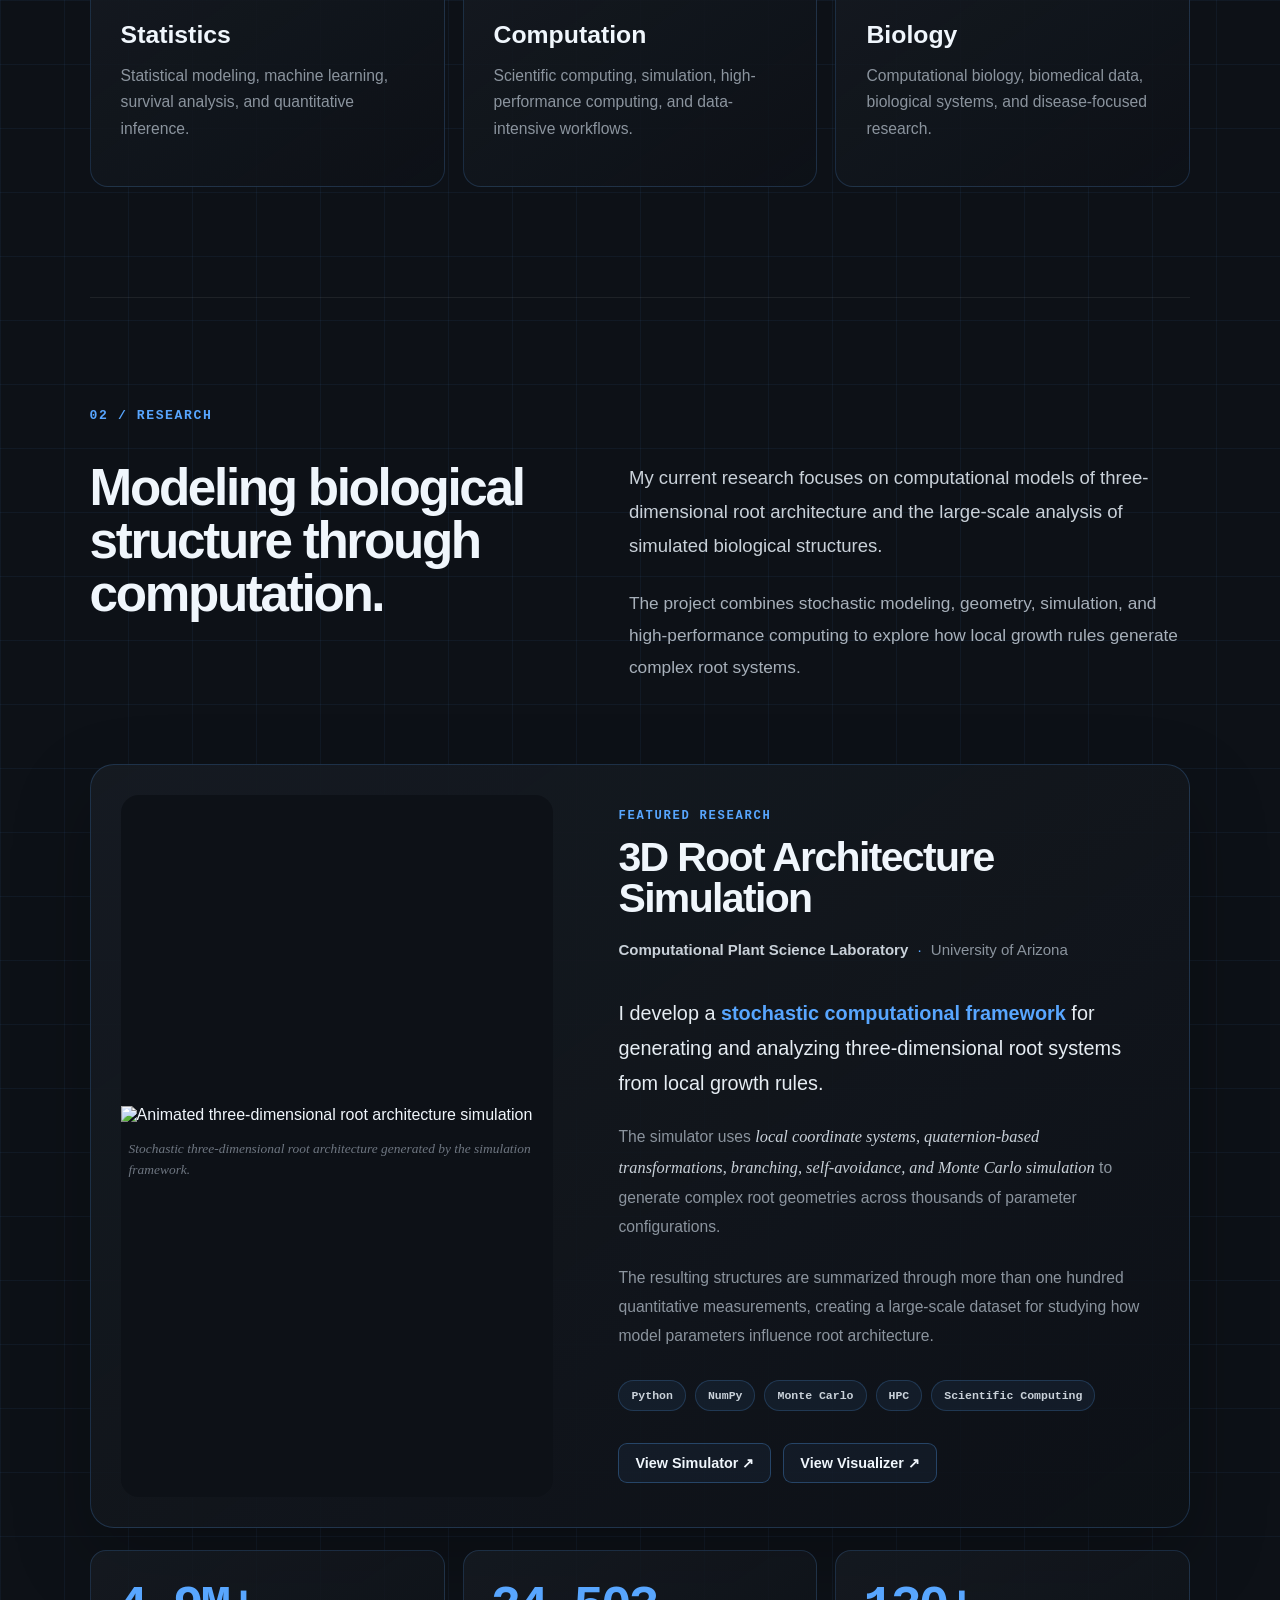
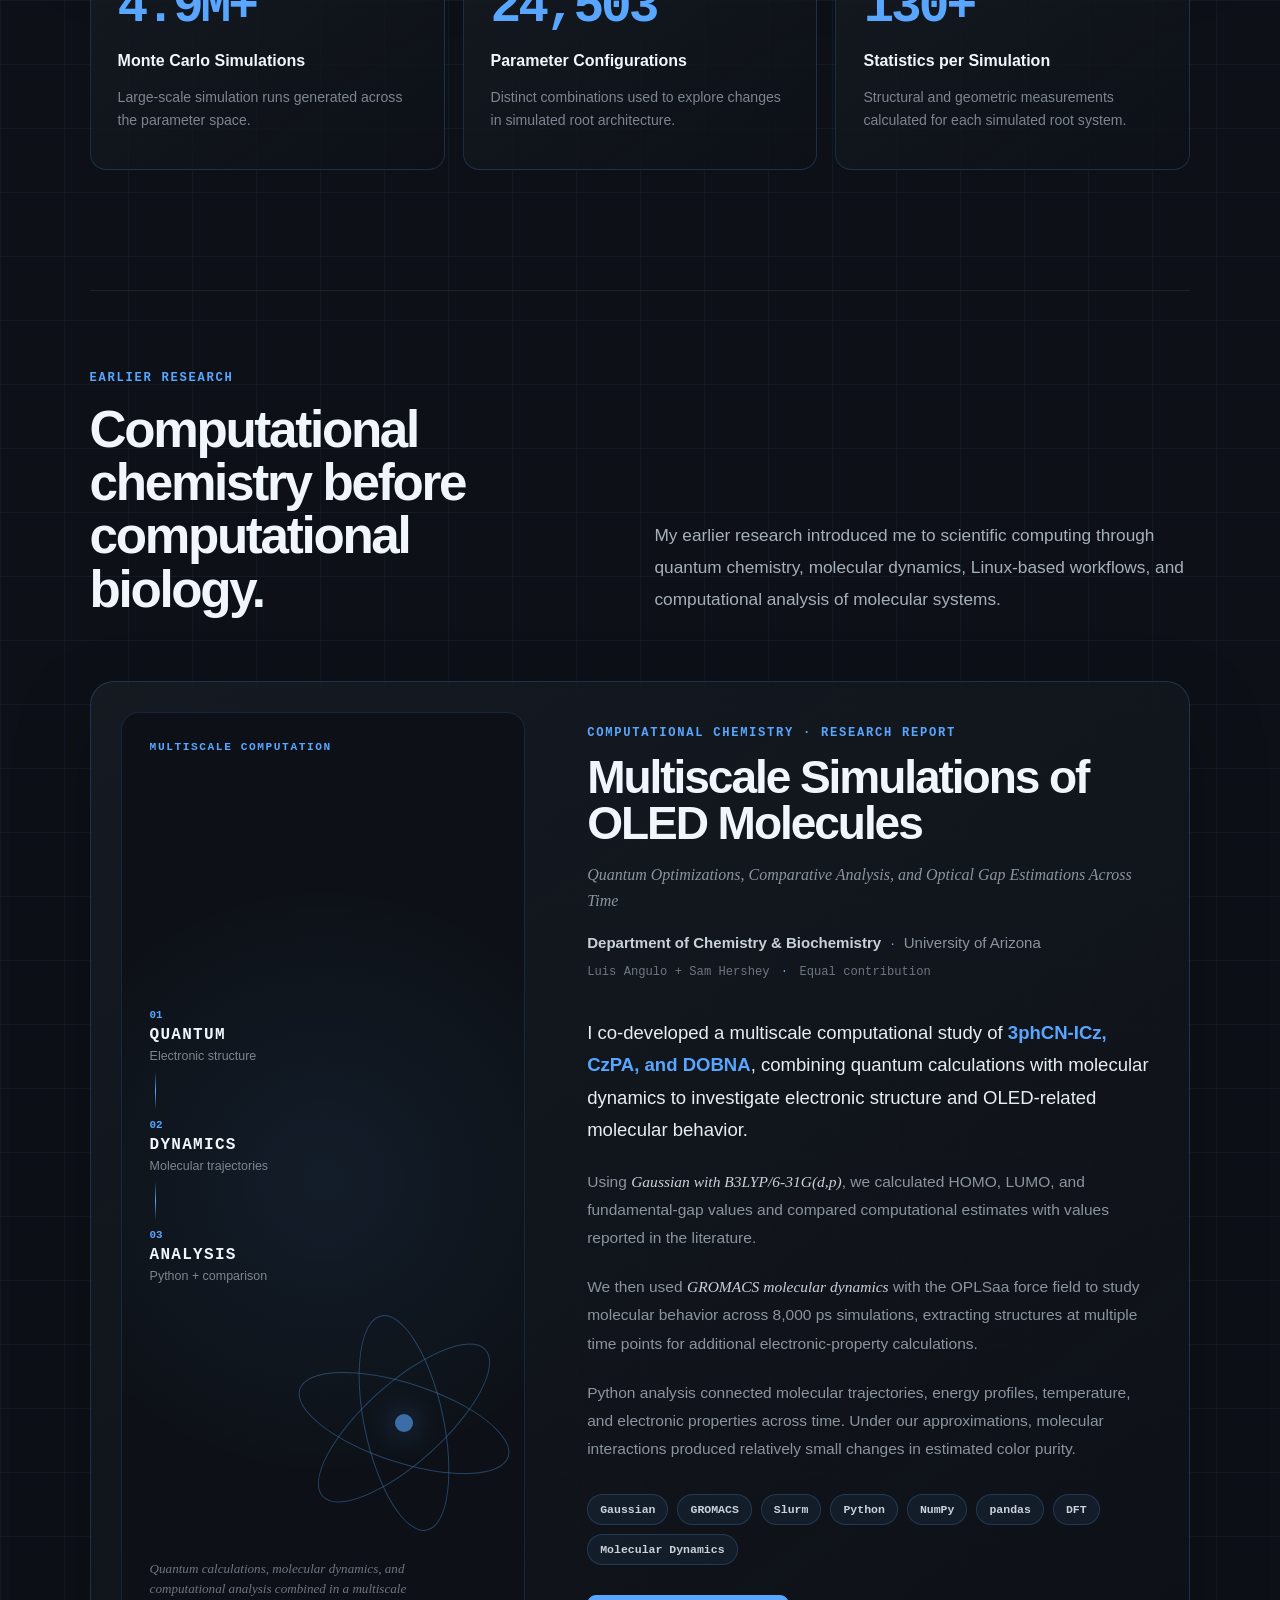
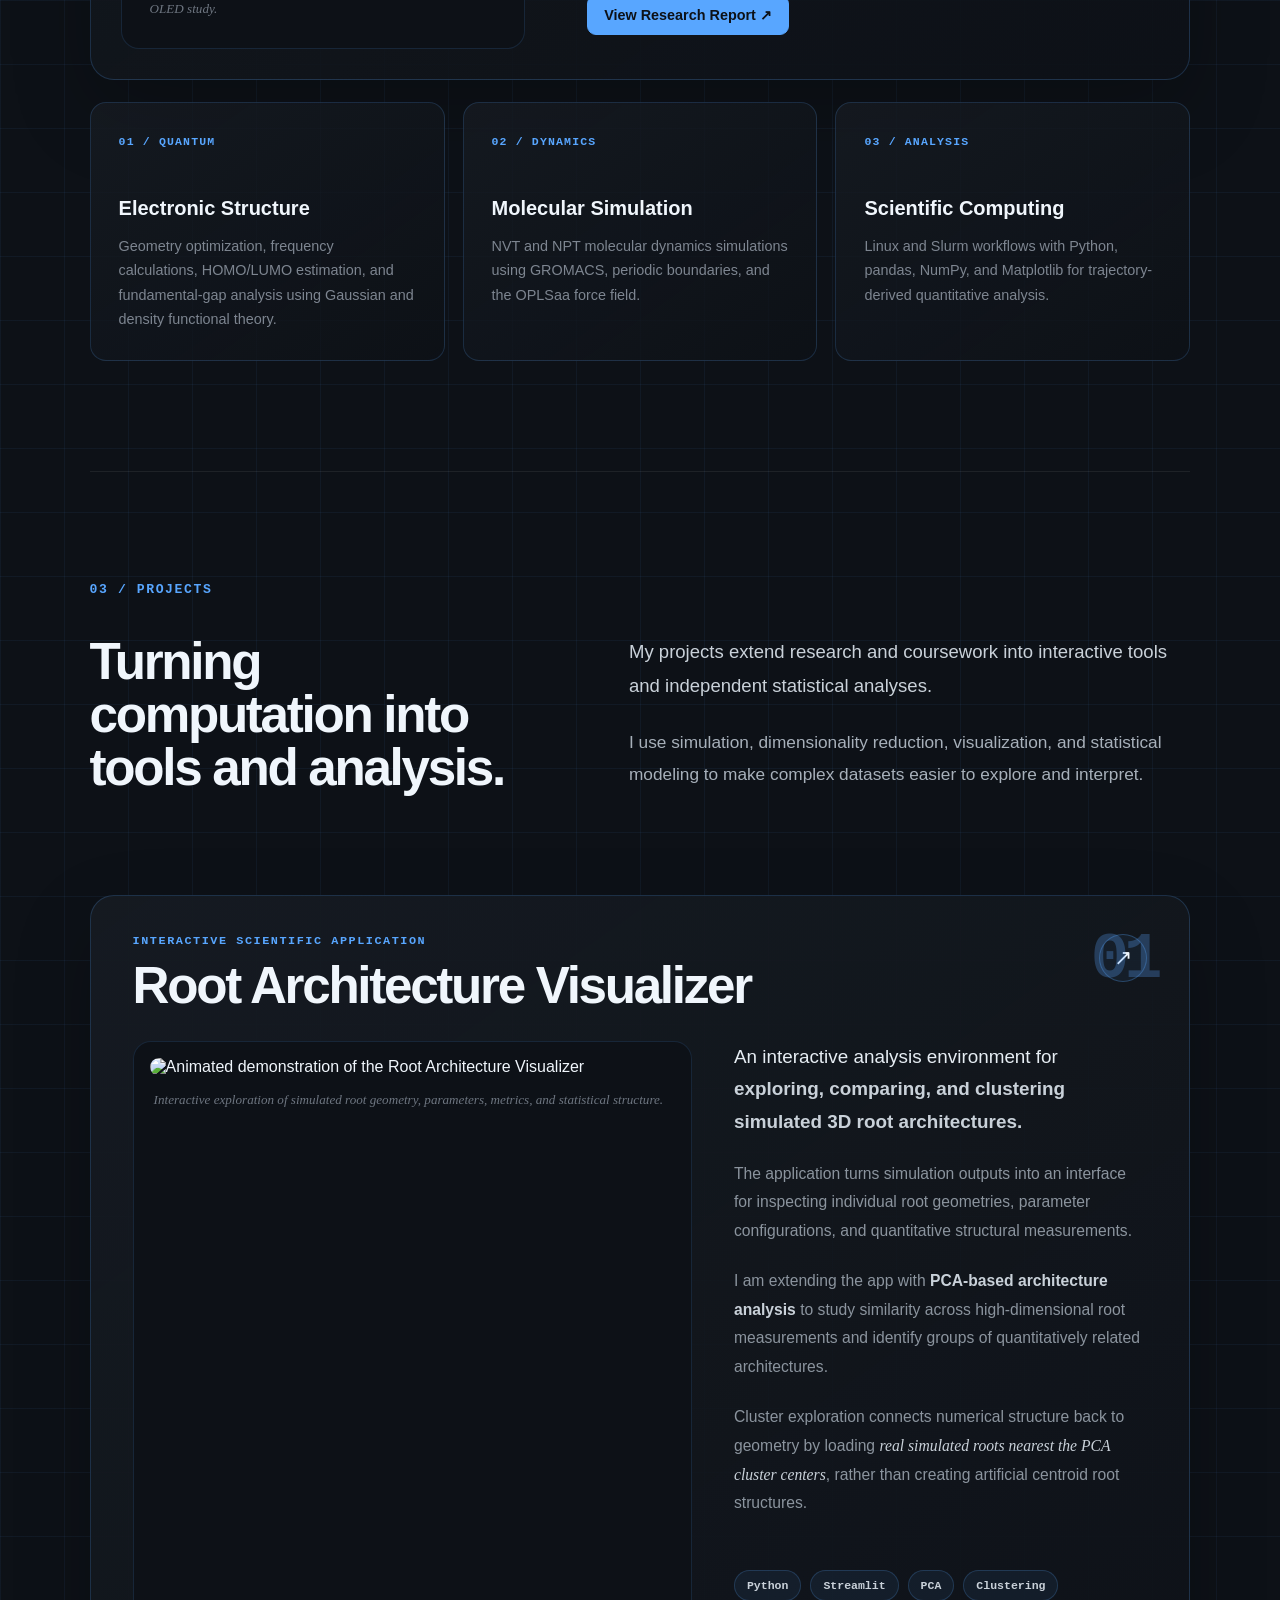
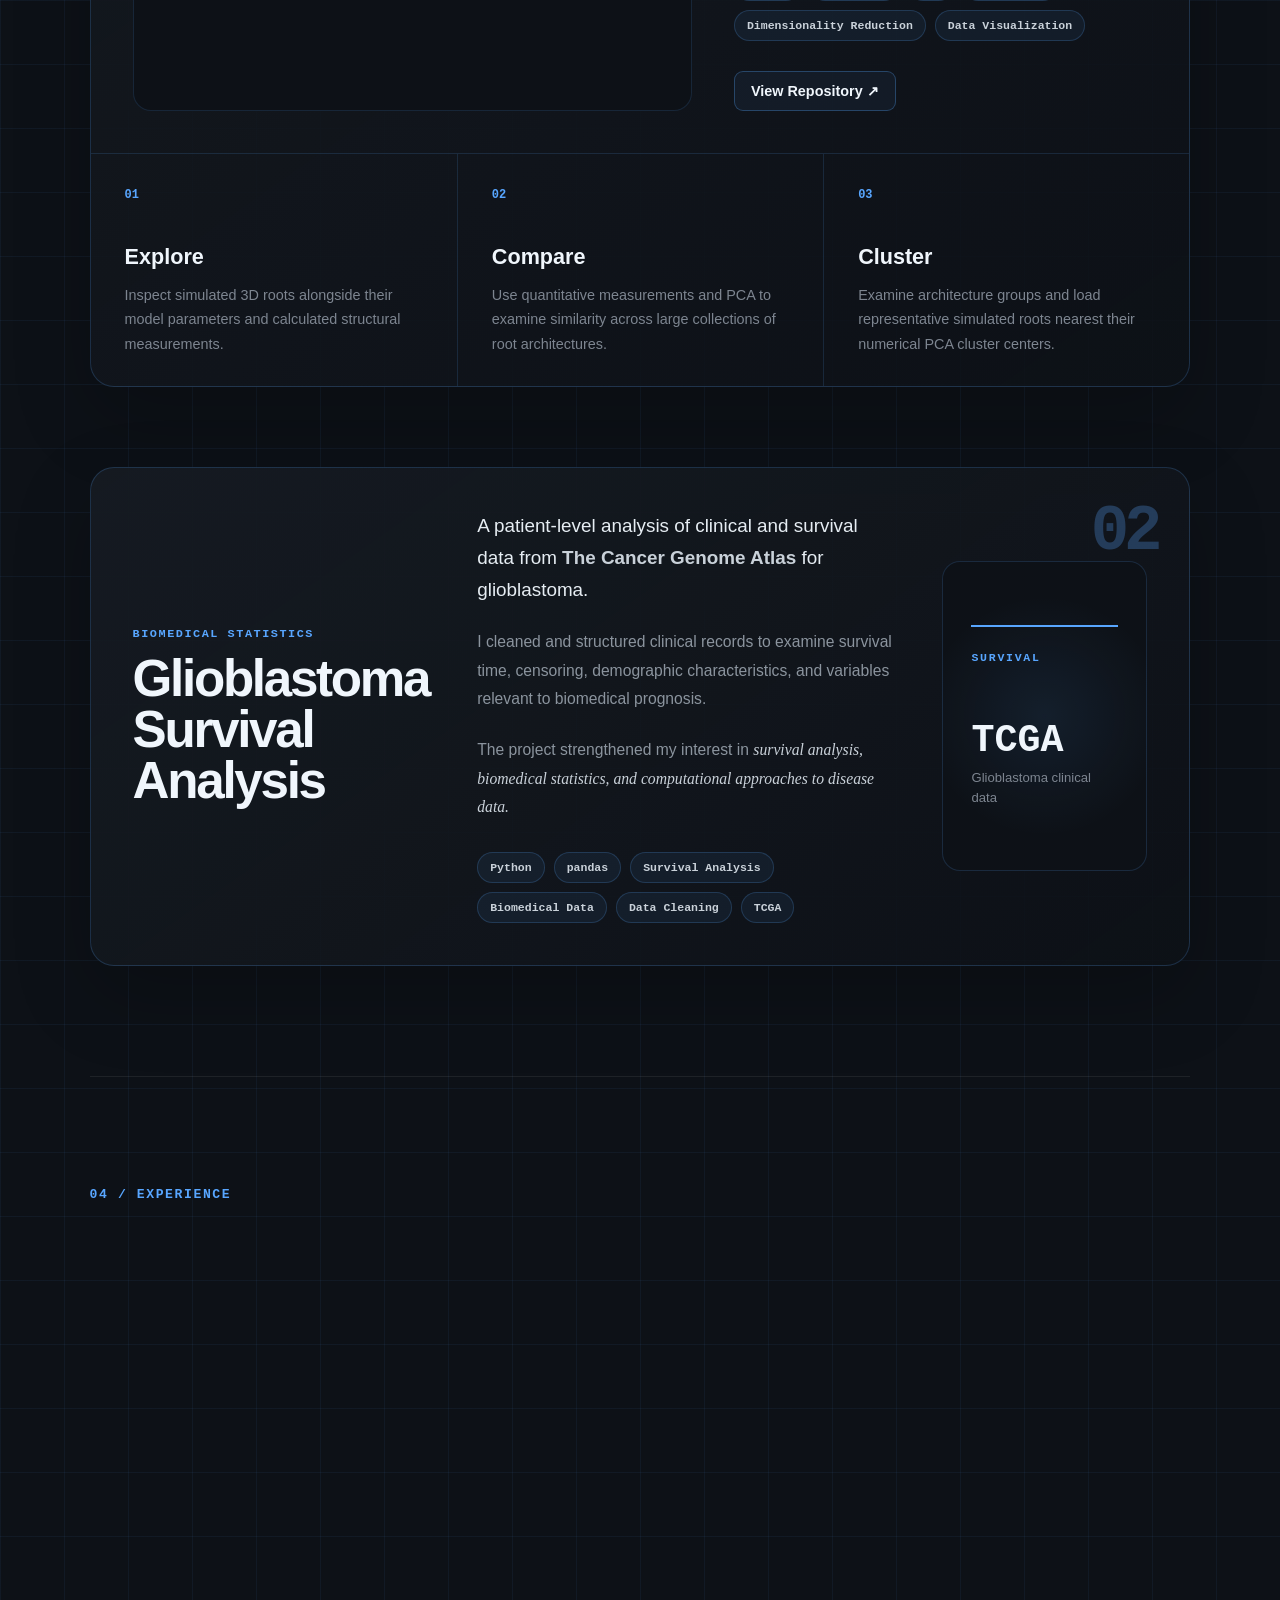
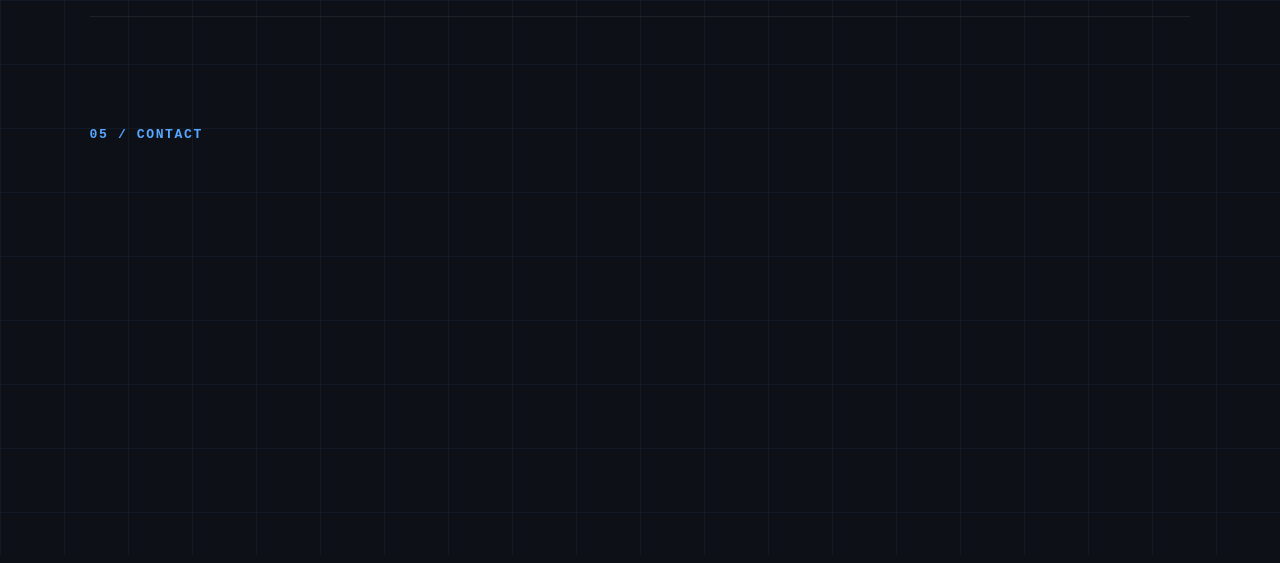
==== commit b553fae0: "Update index.html" ====
--- a/index.html
+++ b/index.html
@@ -7,7 +7,7 @@
 
     <title>Luis Fernando Angulo</title>
 
-    <link rel="stylesheet" href="style.css?v=8">
+    <link rel="stylesheet" href="style.css?v=9">
 </head>
 
 <body>
--- a/style.css
+++ b/style.css
@@ -1,22 +1,6 @@
-:root {
-    --bg: #020b18;
-    --panel: rgba(8, 21, 42, 0.82);
-    --panel-strong: rgba(10, 22, 44, 0.95);
-    --border: rgba(95, 154, 255, 0.22);
-    --border-strong: rgba(95, 154, 255, 0.38);
-    --text: #e8eef9;
-    --muted: #a5b2c8;
-    --soft: #cdd6e6;
-    --blue: #63a8ff;
-    --blue-soft: #8fc4ff;
-    --blue-deep: #214b86;
-    --seed: #d8834d;
-    --heart: #ff89aa;
-    --shadow: 0 24px 60px rgba(0, 0, 0, 0.45);
-    --radius: 28px;
-    --radius-small: 18px;
-    --max-width: 1280px;
-}
+/* =========================
+   GLOBAL
+========================= */
 
 * {
     box-sizing: border-box;
@@ -28,512 +12,1783 @@
 
 body {
     margin: 0;
-    color: var(--text);
-    background:
-        linear-gradient(rgba(99, 168, 255, 0.08) 1px, transparent 1px),
-        linear-gradient(90deg, rgba(99, 168, 255, 0.08) 1px, transparent 1px),
-        linear-gradient(180deg, #031122 0%, #020a16 100%);
-    background-size: 56px 56px, 56px 56px, auto;
-    font-family: Inter, system-ui, -apple-system, BlinkMacSystemFont, "Segoe UI", sans-serif;
-    line-height: 1.55;
-}
-
-a {
-    color: inherit;
-    text-decoration: none;
-}
-
-img {
-    max-width: 100%;
-    display: block;
-}
-
-.container {
-    width: min(var(--max-width), calc(100% - 48px));
-    margin: 0 auto;
-}
-
-.section {
-    padding: 96px 0;
-}
-
-.section + .section {
-    border-top: 1px solid rgba(255, 255, 255, 0.04);
-}
+
+    background-color: #0d1117;
+    color: #f0f6fc;
+
+    font-family:
+        -apple-system,
+        BlinkMacSystemFont,
+        "Segoe UI",
+        Helvetica,
+        Arial,
+        sans-serif;
+
+    background-image:
+        linear-gradient(
+            rgba(88, 166, 255, 0.06) 1px,
+            transparent 1px
+        ),
+        linear-gradient(
+            90deg,
+            rgba(88, 166, 255, 0.06) 1px,
+            transparent 1px
+        );
+
+    background-size: 64px 64px;
+}
+
+main {
+    overflow: hidden;
+}
+
+section {
+    scroll-margin-top: 95px;
+}
+
+
+/* =========================
+   NAVIGATION
+========================= */
 
 .navbar {
-    position: sticky;
+    position: fixed;
     top: 0;
-    z-index: 1000;
-    backdrop-filter: blur(14px);
-    background: rgba(2, 11, 24, 0.78);
-    border-bottom: 1px solid rgba(255, 255, 255, 0.05);
-}
-
-.nav-container {
-    width: min(var(--max-width), calc(100% - 48px));
-    margin: 0 auto;
-    min-height: 82px;
+    left: 0;
+
+    width: 100%;
+
     display: flex;
     justify-content: space-between;
     align-items: center;
-    gap: 24px;
-}
-
-.brand {
-    font-size: 1.9rem;
-    font-weight: 800;
-    letter-spacing: -0.04em;
-}
-
-.nav-links {
+
+    padding: 22px 7%;
+
+    background: rgba(13, 17, 23, 0.88);
+
+    backdrop-filter: blur(14px);
+    -webkit-backdrop-filter: blur(14px);
+
+    border-bottom: 1px solid rgba(255, 255, 255, 0.07);
+
+    z-index: 1000;
+}
+
+.logo {
+    color: #f0f6fc;
+
+    font-size: 1rem;
+    font-weight: 700;
+
+    text-decoration: none;
+}
+
+nav {
+    display: flex;
+    gap: 30px;
+}
+
+nav a {
+    color: #8b949e;
+
+    text-decoration: none;
+
+    font-size: 0.9rem;
+    font-weight: 500;
+
+    transition: color 0.2s ease;
+}
+
+nav a:hover {
+    color: #58a6ff;
+}
+
+
+/* =========================
+   HERO
+========================= */
+
+.hero {
+    width: min(1350px, 88%);
+    min-height: 100vh;
+
+    margin: auto;
+
+    display: grid;
+    grid-template-columns: 1.15fr 0.85fr;
+
+    align-items: center;
+    gap: 70px;
+
+    padding: 120px 0 70px;
+}
+
+.hero-content {
+    max-width: 800px;
+}
+
+.eyebrow {
+    margin: 0 0 24px;
+
+    color: #58a6ff;
+
+    font-size: 0.82rem;
+    font-weight: 700;
+
+    letter-spacing: 0.16em;
+    text-transform: uppercase;
+}
+
+.hero h1 {
+    margin: 0;
+
+    font-size: clamp(4rem, 7vw, 7.2rem);
+
+    line-height: 0.93;
+
+    letter-spacing: -0.055em;
+}
+
+.hero h2 {
+    margin: 32px 0 0;
+
+    color: #58a6ff;
+
+    font-size: clamp(1.6rem, 2.5vw, 2.7rem);
+
+    line-height: 1.15;
+
+    letter-spacing: -0.025em;
+}
+
+.hero-description {
+    max-width: 720px;
+
+    margin: 28px 0 0;
+
+    color: #a7b0ba;
+
+    font-size: 1.12rem;
+    line-height: 1.8;
+}
+
+
+/* =========================
+   HERO LINKS
+========================= */
+
+.hero-links {
     display: flex;
     flex-wrap: wrap;
-    gap: 28px;
-}
-
-.nav-links a {
-    color: var(--muted);
-    font-weight: 600;
-    transition: color 0.2s ease;
-}
-
-.nav-links a:hover {
-    color: var(--text);
-}
-
-.hero {
-    padding-top: 72px;
-}
-
-.hero-grid {
-    display: grid;
-    grid-template-columns: minmax(0, 1.1fr) minmax(380px, 0.9fr);
-    gap: 54px;
-    align-items: center;
-}
-
-.section-label,
-.section-number,
-.feature-label,
-.mini-number {
-    color: var(--blue-soft);
-    text-transform: uppercase;
-    letter-spacing: 0.18em;
-    font-weight: 800;
-    font-size: 0.9rem;
-}
-
-.hero-title {
-    margin: 16px 0 10px;
-    font-size: clamp(4.6rem, 9vw, 7.5rem);
-    line-height: 0.94;
-    letter-spacing: -0.07em;
-    font-weight: 900;
-}
-
-.hero-subtitle {
-    margin: 0 0 22px;
-    font-size: clamp(2rem, 3vw, 3.25rem);
-    line-height: 1.02;
-    color: var(--blue);
-    letter-spacing: -0.05em;
-}
-
-.hero-text {
-    max-width: 720px;
-    color: var(--muted);
-    font-size: 1.12rem;
-    margin-bottom: 28px;
-}
-
-.hero-actions,
-.button-row,
-.contact-row {
-    display: flex;
-    flex-wrap: wrap;
-    gap: 14px;
-}
-
-.button {
+
+    gap: 12px;
+
+    margin-top: 36px;
+}
+
+.hero-link {
     display: inline-flex;
     align-items: center;
     justify-content: center;
-    min-height: 52px;
-    padding: 0 22px;
-    border-radius: 16px;
+
+    padding: 12px 19px;
+
+    color: #f0f6fc;
+    text-decoration: none;
+
+    border: 1px solid rgba(88, 166, 255, 0.35);
+    border-radius: 10px;
+
+    background: rgba(88, 166, 255, 0.06);
+
+    transition:
+        transform 0.2s ease,
+        background 0.2s ease,
+        border-color 0.2s ease;
+}
+
+.hero-link:hover {
+    transform: translateY(-2px);
+
+    border-color: #58a6ff;
+
+    background: rgba(88, 166, 255, 0.14);
+}
+
+.primary-link {
+    color: #0d1117;
+
+    background: #58a6ff;
+    border-color: #58a6ff;
+
     font-weight: 700;
-    transition: transform 0.18s ease, border-color 0.18s ease, background 0.18s ease;
-    border: 1px solid var(--border-strong);
-}
-
-.button:hover {
-    transform: translateY(-1px);
-}
-
-.button-outline {
-    color: var(--text);
-    background: rgba(9, 22, 40, 0.65);
-}
-
-.button-solid {
-    background: var(--blue);
-    color: #061222;
-    border-color: transparent;
-}
+}
+
+.primary-link:hover {
+    background: #79b8ff;
+}
+
+
+/* =========================
+   HERO ART
+========================= */
 
 .hero-art {
     display: flex;
+    align-items: center;
     justify-content: center;
 }
 
-.animation-card {
+.animation-placeholder {
     width: 100%;
-    max-width: 760px;
-    padding: 26px 26px 24px;
-    background: linear-gradient(180deg, rgba(18, 38, 72, 0.8), rgba(7, 20, 38, 0.88));
-    border: 1px solid var(--border);
-    border-radius: 34px;
-    box-shadow: var(--shadow);
-}
-
-.animation-card-top {
-    display: flex;
-    justify-content: space-between;
-    gap: 16px;
-    margin-bottom: 18px;
-    color: var(--blue-soft);
+    max-width: 430px;
+    min-height: 430px;
+
+    display: flex;
+    flex-direction: column;
+    justify-content: center;
+    align-items: center;
+
+    gap: 24px;
+
+    border: 1px solid rgba(88, 166, 255, 0.20);
+    border-radius: 28px;
+
+    background: rgba(13, 17, 23, 0.65);
+
+    box-shadow: 0 25px 80px rgba(0, 0, 0, 0.35);
+}
+
+.animation-placeholder span {
+    color: #58a6ff;
+
+    font-family: monospace;
+    font-size: 0.8rem;
+    font-weight: 700;
+
+    letter-spacing: 0.18em;
+}
+
+.placeholder-line {
+    width: 1px;
+    height: 65px;
+
+    background:
+        linear-gradient(
+            transparent,
+            #58a6ff,
+            transparent
+        );
+}
+
+
+/* =========================
+   CONTENT SECTIONS
+========================= */
+
+.content-section {
+    width: min(1200px, 86%);
+
+    min-height: 60vh;
+
+    margin: auto;
+
+    padding: 110px 0;
+
+    border-top: 1px solid rgba(255, 255, 255, 0.07);
+}
+
+.section-label {
+    margin: 0;
+
+    color: #58a6ff;
+
+    font-family: monospace;
+    font-size: 0.82rem;
+    font-weight: 700;
+
+    letter-spacing: 0.12em;
+}
+
+
+/* =========================
+   ABOUT
+========================= */
+
+.about-section {
+    min-height: auto;
+}
+
+.about-grid {
+    display: grid;
+    grid-template-columns: 0.9fr 1.1fr;
+
+    gap: 80px;
+
+    margin-top: 38px;
+}
+
+.about-heading h2 {
+    margin: 0;
+
+    max-width: 520px;
+
+    font-size: clamp(2.5rem, 4vw, 4.4rem);
+
+    line-height: 1.05;
+    letter-spacing: -0.045em;
+}
+
+.about-copy {
+    max-width: 650px;
+}
+
+.about-copy p {
+    margin: 0 0 24px;
+
+    color: #a7b0ba;
+
+    font-size: 1.08rem;
+    line-height: 1.85;
+}
+
+.about-copy p:last-child {
+    margin-bottom: 0;
+}
+
+.about-copy strong {
+    color: #f0f6fc;
+    font-weight: 600;
+}
+
+
+/* =========================
+   ABOUT CARDS
+========================= */
+
+.about-details {
+    display: grid;
+    grid-template-columns: repeat(3, 1fr);
+
+    gap: 18px;
+
+    margin-top: 75px;
+}
+
+.detail-card {
+    position: relative;
+
+    min-height: 280px;
+
+    padding: 30px;
+
+    overflow: hidden;
+
+    border: 1px solid rgba(88, 166, 255, 0.18);
+    border-radius: 18px;
+
+    background:
+        linear-gradient(
+            145deg,
+            rgba(22, 27, 34, 0.92),
+            rgba(13, 17, 23, 0.82)
+        );
+
+    transition:
+        transform 0.25s ease,
+        border-color 0.25s ease,
+        background 0.25s ease,
+        box-shadow 0.25s ease;
+}
+
+.detail-card::before {
+    content: "";
+
+    position: absolute;
+    top: 0;
+    left: 0;
+
+    width: 100%;
+    height: 2px;
+
+    background:
+        linear-gradient(
+            90deg,
+            #58a6ff,
+            transparent
+        );
+
+    opacity: 0.65;
+}
+
+.detail-card:hover {
+    transform: translateY(-5px);
+
+    border-color: rgba(88, 166, 255, 0.55);
+
+    box-shadow:
+        0 20px 50px rgba(0, 0, 0, 0.22);
+}
+
+.detail-number {
+    color: #58a6ff;
+
+    font-family: monospace;
+    font-size: 0.78rem;
+    font-weight: 700;
+
+    letter-spacing: 0.12em;
+}
+
+.detail-card h3 {
+    margin: 65px 0 14px;
+
+    font-size: 1.55rem;
+}
+
+.detail-card p {
+    margin: 0;
+
+    color: #8b949e;
+
+    font-size: 0.98rem;
+    line-height: 1.7;
+}
+
+
+/* =========================
+   RESEARCH
+========================= */
+
+.research-section {
+    min-height: auto;
+}
+
+.research-intro {
+    display: grid;
+    grid-template-columns: 0.9fr 1.1fr;
+
+    gap: 80px;
+
+    margin-top: 38px;
+}
+
+.research-heading h2 {
+    margin: 0;
+
+    max-width: 560px;
+
+    font-size: clamp(2.6rem, 4vw, 4.5rem);
+
+    line-height: 1.04;
+    letter-spacing: -0.045em;
+}
+
+.research-intro-copy {
+    max-width: 650px;
+}
+
+.research-intro-copy p {
+    margin: 0 0 24px;
+
+    color: #a7b0ba;
+
+    font-size: 1.08rem;
+    line-height: 1.85;
+}
+
+.research-intro-copy p:first-child {
+    color: #c9d1d9;
+    font-size: 1.16rem;
+}
+
+.research-intro-copy p:last-child {
+    margin-bottom: 0;
+}
+
+
+/* =========================
+   FEATURED RESEARCH
+========================= */
+
+.featured-research {
+    display: grid;
+    grid-template-columns: 0.88fr 1.12fr;
+
+    gap: 55px;
+
+    margin-top: 80px;
+    padding: 30px;
+
+    border: 1px solid rgba(88, 166, 255, 0.20);
+    border-radius: 24px;
+
+    background:
+        linear-gradient(
+            145deg,
+            rgba(22, 27, 34, 0.96),
+            rgba(13, 17, 23, 0.88)
+        );
+
+    box-shadow:
+        0 30px 80px rgba(0, 0, 0, 0.24);
+}
+
+.research-media {
+    display: flex;
+    flex-direction: column;
+    justify-content: center;
+
+    min-width: 0;
+
+    overflow: hidden;
+
+    border-radius: 18px;
+
+    background: #0d1117;
+}
+
+.research-media img {
+    width: 100%;
+    height: auto;
+
+    display: block;
+
+    object-fit: contain;
+}
+
+.media-caption {
+    margin: 0;
+
+    padding: 15px 8px 4px;
+
+    color: #6e7681;
+
+    font-family: Georgia, "Times New Roman", serif;
+
+    font-size: 0.84rem;
+    font-style: italic;
+
+    line-height: 1.55;
+}
+
+.research-content {
+    display: flex;
+    flex-direction: column;
+    justify-content: center;
+
+    padding: 14px 10px;
+}
+
+.research-kicker {
+    margin: 0 0 14px;
+
+    color: #58a6ff;
+
+    font-family: monospace;
+
+    font-size: 0.76rem;
+    font-weight: 700;
+
+    letter-spacing: 0.14em;
     text-transform: uppercase;
-    letter-spacing: 0.18em;
-    font-size: 0.95rem;
-    font-weight: 800;
-}
-
-.animation-stage {
-    border: 1px solid var(--border-strong);
-    border-radius: 28px;
-    min-height: 520px;
-    background: radial-gradient(circle at center, rgba(7, 28, 58, 0.5), rgba(3, 12, 24, 0.9));
-    overflow: hidden;
-}
-
-#journeyCanvas {
-    width: 100%;
-    height: 520px;
-    display: block;
-}
-
-.animation-description {
-    margin: 20px 0 0;
-    color: var(--soft);
-    font-size: 1rem;
-    line-height: 1.55;
-}
-
-.section-header {
-    margin-bottom: 32px;
-}
-
-.section-header-split {
-    display: grid;
-    grid-template-columns: minmax(0, 1fr) minmax(360px, 0.95fr);
-    gap: 42px;
-    align-items: start;
-    margin-bottom: 36px;
-}
-
-.split-title,
-.standard-title {
-    margin: 10px 0 0;
-    font-size: clamp(2.6rem, 5vw, 4.6rem);
-    line-height: 0.98;
-    letter-spacing: -0.06em;
-    font-weight: 900;
-}
-
-.split-copy,
-.section-intro {
-    color: var(--muted);
-    font-size: 1.08rem;
-}
-
-.split-copy p,
-.section-intro p {
-    margin-top: 0;
-}
-
-.three-cards,
-.two-cards {
-    display: grid;
-    gap: 18px;
-}
-
-.three-cards {
-    grid-template-columns: repeat(3, minmax(0, 1fr));
-}
-
-.two-cards {
-    grid-template-columns: repeat(2, minmax(0, 1fr));
-}
-
-.info-card,
-.metric-card,
-.sub-card {
-    background: rgba(6, 18, 34, 0.78);
-    border: 1px solid var(--border);
-    border-radius: 24px;
-    padding: 28px;
-    min-height: 210px;
-}
-
-.info-card h3,
-.metric-card h4,
-.sub-card h4 {
-    margin: 12px 0 10px;
-    font-size: 1.8rem;
-    line-height: 1.05;
+}
+
+.research-content h3 {
+    margin: 0;
+
+    font-size: clamp(2.2rem, 3.2vw, 3.4rem);
+
+    line-height: 1.02;
     letter-spacing: -0.04em;
 }
 
-.info-card p,
-.metric-card p,
-.sub-card p {
-    margin: 0;
-    color: var(--muted);
-}
-
-.feature-card,
-.project-card {
-    background: rgba(8, 20, 38, 0.86);
-    border: 1px solid var(--border);
-    border-radius: 28px;
-    box-shadow: var(--shadow);
-}
-
-.feature-card {
-    display: grid;
-    grid-template-columns: 380px minmax(0, 1fr);
-    gap: 28px;
-    padding: 24px;
-}
-
-.feature-media {
-    display: flex;
-    flex-direction: column;
-}
-
-.media-placeholder,
-.project-visual-placeholder {
-    min-height: 420px;
-    border-radius: 22px;
-    border: 1px solid var(--border);
-    background:
-        linear-gradient(180deg, rgba(8, 18, 34, 0.96), rgba(4, 12, 22, 0.96)),
-        radial-gradient(circle at center, rgba(99, 168, 255, 0.12), transparent 55%);
-    color: var(--soft);
-    display: flex;
-    align-items: flex-start;
-    justify-content: flex-start;
-    padding: 24px;
-    font-size: 1.05rem;
-    line-height: 1.45;
-    font-weight: 700;
-}
-
-.media-placeholder span {
-    display: block;
-    margin-top: 10px;
-    color: var(--muted);
-    font-weight: 500;
-    font-size: 0.95rem;
-}
-
-.media-caption {
-    margin: 14px 4px 0;
-    color: var(--muted);
-    font-size: 0.97rem;
-    font-style: italic;
-}
-
-.feature-copy h3,
-.project-left h3 {
-    margin: 10px 0 14px;
-    font-size: clamp(2.6rem, 4vw, 4.2rem);
-    line-height: 0.97;
-    letter-spacing: -0.06em;
-    font-weight: 900;
-}
-
-.feature-meta {
-    color: var(--soft);
-    margin-bottom: 18px;
-}
-
-.feature-copy p,
-.project-right p {
-    color: var(--muted);
-    font-size: 1.05rem;
-}
-
-.feature-copy strong,
-.project-right strong {
-    color: var(--text);
-}
-
-.tag-row {
+.research-lab {
+    margin: 18px 0 0;
+
+    color: #8b949e;
+
+    font-size: 0.94rem;
+    line-height: 1.6;
+}
+
+.research-lab strong {
+    color: #c9d1d9;
+}
+
+.research-lab span {
+    color: #58a6ff;
+
+    margin: 0 5px;
+}
+
+.research-lead {
+    margin: 34px 0 0;
+
+    color: #e6edf3;
+
+    font-size: 1.24rem;
+    line-height: 1.75;
+}
+
+.research-lead strong {
+    color: #58a6ff;
+}
+
+.research-detail {
+    margin: 22px 0 0;
+
+    color: #8b949e;
+
+    font-size: 0.98rem;
+    line-height: 1.85;
+}
+
+.research-detail em {
+    color: #c9d1d9;
+
+    font-family: Georgia, "Times New Roman", serif;
+
+    font-size: 1.02rem;
+}
+
+.research-tags,
+.project-tags {
     display: flex;
     flex-wrap: wrap;
-    gap: 10px;
-    margin-top: 22px;
-    margin-bottom: 22px;
-}
-
-.tag-row span {
+
+    gap: 9px;
+
+    margin-top: 30px;
+}
+
+.research-tags span,
+.project-tags span {
+    padding: 8px 12px;
+
+    color: #c9d1d9;
+
+    font-family: monospace;
+
+    font-size: 0.72rem;
+    font-weight: 600;
+
+    border: 1px solid rgba(88, 166, 255, 0.20);
+    border-radius: 999px;
+
+    background: rgba(88, 166, 255, 0.07);
+}
+
+.research-links {
+    display: flex;
+    flex-wrap: wrap;
+
+    gap: 12px;
+
+    margin-top: 32px;
+}
+
+.research-links a,
+.project-button {
     display: inline-flex;
     align-items: center;
-    min-height: 34px;
-    padding: 0 14px;
-    border-radius: 999px;
-    border: 1px solid var(--border-strong);
-    color: var(--soft);
-    background: rgba(10, 24, 46, 0.85);
-    font-size: 0.92rem;
+    justify-content: center;
+
+    padding: 11px 16px;
+
+    color: #f0f6fc;
+
+    font-size: 0.9rem;
+    font-weight: 600;
+
+    text-decoration: none;
+
+    border: 1px solid rgba(88, 166, 255, 0.30);
+    border-radius: 9px;
+
+    background: rgba(88, 166, 255, 0.06);
+
+    transition:
+        transform 0.2s ease,
+        border-color 0.2s ease,
+        background 0.2s ease;
+}
+
+.research-links a:hover,
+.project-button:hover {
+    transform: translateY(-2px);
+
+    border-color: #58a6ff;
+
+    background: rgba(88, 166, 255, 0.14);
+}
+
+
+/* =========================
+   RESEARCH METRICS
+========================= */
+
+.research-metrics {
+    display: grid;
+    grid-template-columns: repeat(3, 1fr);
+
+    gap: 18px;
+
+    margin-top: 22px;
+}
+
+.metric-card {
+    min-height: 220px;
+
+    display: flex;
+    flex-direction: column;
+
+    padding: 27px;
+
+    border: 1px solid rgba(88, 166, 255, 0.18);
+    border-radius: 16px;
+
+    background:
+        linear-gradient(
+            145deg,
+            rgba(22, 27, 34, 0.84),
+            rgba(13, 17, 23, 0.76)
+        );
+}
+
+.metric-value {
+    color: #58a6ff;
+
+    font-family: monospace;
+
+    font-size: clamp(2.5rem, 4vw, 4.2rem);
     font-weight: 700;
-}
-
-.metrics-grid {
-    margin-top: 18px;
-}
-
-.metric-number {
-    font-size: clamp(3.2rem, 6vw, 5.2rem);
-    line-height: 0.9;
-    letter-spacing: -0.07em;
-    color: var(--blue);
-    font-weight: 900;
-    margin-bottom: 14px;
-}
-
-.earlier-research-wrap {
-    margin-top: 72px;
-}
-
-.project-stack {
+
+    letter-spacing: -0.06em;
+}
+
+.metric-label {
+    margin-top: 16px;
+
+    font-size: 1rem;
+    font-weight: 700;
+}
+
+.metric-card p {
+    margin: 16px 0 0;
+
+    color: #7d8590;
+
+    font-size: 0.88rem;
+    line-height: 1.65;
+}
+
+
+/* =========================
+   EARLIER RESEARCH
+========================= */
+
+.earlier-research {
+    margin-top: 120px;
+
+    padding-top: 80px;
+
+    border-top: 1px solid rgba(255, 255, 255, 0.07);
+}
+
+.earlier-research-heading {
     display: grid;
-    gap: 26px;
-}
-
-.project-card-inner {
+    grid-template-columns: 0.95fr 1.05fr;
+
+    gap: 80px;
+
+    align-items: end;
+}
+
+.research-subsection-label {
+    margin: 0 0 18px;
+
+    color: #58a6ff;
+
+    font-family: monospace;
+
+    font-size: 0.76rem;
+    font-weight: 700;
+
+    letter-spacing: 0.14em;
+    text-transform: uppercase;
+}
+
+.earlier-research-heading h3 {
+    margin: 0;
+
+    max-width: 600px;
+
+    font-size: clamp(2.4rem, 4vw, 4.2rem);
+
+    line-height: 1.04;
+    letter-spacing: -0.045em;
+}
+
+.earlier-research-intro {
+    margin: 0;
+
+    max-width: 620px;
+
+    color: #a7b0ba;
+
+    font-size: 1.08rem;
+    line-height: 1.85;
+}
+
+
+/* =========================
+   OLED RESEARCH CARD
+========================= */
+
+.oled-research-card {
     display: grid;
-    grid-template-columns: minmax(300px, 0.95fr) minmax(0, 1fr);
-    gap: 26px;
-    padding: 26px;
-}
-
-.project-left,
-.project-right {
+    grid-template-columns: 0.82fr 1.18fr;
+
+    gap: 52px;
+
+    margin-top: 65px;
+    padding: 30px;
+
+    border: 1px solid rgba(88, 166, 255, 0.20);
+    border-radius: 24px;
+
+    background:
+        linear-gradient(
+            145deg,
+            rgba(22, 27, 34, 0.96),
+            rgba(13, 17, 23, 0.90)
+        );
+
+    box-shadow:
+        0 30px 80px rgba(0, 0, 0, 0.22);
+}
+
+
+/* =========================
+   OLED VISUAL
+========================= */
+
+.oled-visual {
+    position: relative;
+
+    min-height: 620px;
+
+    display: flex;
+    flex-direction: column;
+
+    justify-content: space-between;
+
+    padding: 28px;
+
+    overflow: hidden;
+
+    border: 1px solid rgba(88, 166, 255, 0.14);
+    border-radius: 18px;
+
+    background:
+        radial-gradient(
+            circle at center,
+            rgba(88, 166, 255, 0.08),
+            transparent 58%
+        ),
+        #0d1117;
+}
+
+.oled-visual-label {
+    position: relative;
+
+    z-index: 2;
+
+    color: #58a6ff;
+
+    font-family: monospace;
+
+    font-size: 0.7rem;
+    font-weight: 700;
+
+    letter-spacing: 0.14em;
+}
+
+.oled-pipeline {
+    position: relative;
+
+    z-index: 2;
+
+    display: flex;
+    flex-direction: column;
+
+    gap: 0;
+
+    margin-top: 20px;
+}
+
+.oled-stage {
+    display: flex;
+    flex-direction: column;
+
+    gap: 5px;
+}
+
+.oled-stage-number {
+    color: #58a6ff;
+
+    font-family: monospace;
+
+    font-size: 0.68rem;
+    font-weight: 700;
+}
+
+.oled-stage strong {
+    color: #f0f6fc;
+
+    font-family: monospace;
+
+    font-size: 1rem;
+
+    letter-spacing: 0.08em;
+}
+
+.oled-stage small {
+    color: #7d8590;
+
+    font-size: 0.78rem;
+}
+
+.pipeline-connector {
+    width: 1px;
+    height: 38px;
+
+    margin: 9px 0 9px 5px;
+
+    background:
+        linear-gradient(
+            transparent,
+            #58a6ff,
+            transparent
+        );
+}
+
+
+/* =========================
+   OLED ORBITAL GRAPHIC
+========================= */
+
+.oled-orbital {
+    position: absolute;
+
+    right: -25px;
+    bottom: 80px;
+
+    width: 290px;
+    height: 290px;
+
+    opacity: 0.62;
+}
+
+.orbital-ring {
+    position: absolute;
+
+    top: 50%;
+    left: 50%;
+
+    border: 1px solid rgba(88, 166, 255, 0.55);
+    border-radius: 50%;
+}
+
+.orbital-ring-one {
+    width: 220px;
+    height: 80px;
+
+    transform:
+        translate(-50%, -50%)
+        rotate(18deg);
+}
+
+.orbital-ring-two {
+    width: 220px;
+    height: 80px;
+
+    transform:
+        translate(-50%, -50%)
+        rotate(78deg);
+}
+
+.orbital-ring-three {
+    width: 220px;
+    height: 80px;
+
+    transform:
+        translate(-50%, -50%)
+        rotate(138deg);
+}
+
+.orbital-core {
+    position: absolute;
+
+    top: 50%;
+    left: 50%;
+
+    width: 18px;
+    height: 18px;
+
+    transform: translate(-50%, -50%);
+
+    border-radius: 50%;
+
+    background: #58a6ff;
+
+    box-shadow:
+        0 0 30px rgba(88, 166, 255, 0.75);
+}
+
+.oled-visual-caption {
+    position: relative;
+
+    z-index: 2;
+
+    margin: 40px 0 0;
+
+    max-width: 270px;
+
+    color: #6e7681;
+
+    font-family: Georgia, "Times New Roman", serif;
+
+    font-size: 0.82rem;
+    font-style: italic;
+
+    line-height: 1.55;
+}
+
+
+/* =========================
+   OLED CONTENT
+========================= */
+
+.oled-content {
+    display: flex;
+    flex-direction: column;
+
+    justify-content: center;
+
+    padding: 14px 10px;
+}
+
+.oled-content h3 {
+    margin: 0;
+
+    max-width: 650px;
+
+    color: #f0f6fc;
+
+    font-size: clamp(2.4rem, 3.6vw, 4rem);
+
+    line-height: 1;
+    letter-spacing: -0.045em;
+}
+
+.oled-subtitle {
+    margin: 16px 0 0;
+
+    max-width: 620px;
+
+    color: #8b949e;
+
+    font-family: Georgia, "Times New Roman", serif;
+
+    font-size: 1rem;
+    font-style: italic;
+
+    line-height: 1.6;
+}
+
+.research-collaboration {
+    margin: 8px 0 0;
+
+    color: #6e7681;
+
+    font-family: monospace;
+
+    font-size: 0.76rem;
+    line-height: 1.6;
+}
+
+.research-collaboration span {
+    color: #58a6ff;
+
+    margin: 0 4px;
+}
+
+.oled-lead {
+    margin: 34px 0 0;
+
+    color: #e6edf3;
+
+    font-size: 1.16rem;
+    line-height: 1.75;
+}
+
+.oled-lead strong {
+    color: #58a6ff;
+}
+
+.oled-detail {
+    margin: 21px 0 0;
+
+    color: #8b949e;
+
+    font-size: 0.97rem;
+    line-height: 1.82;
+}
+
+.oled-detail em {
+    color: #c9d1d9;
+
+    font-family: Georgia, "Times New Roman", serif;
+}
+
+.oled-tags {
+    margin-top: 30px;
+}
+
+.oled-links {
+    margin-top: 30px;
+}
+
+.report-link {
+    color: #0d1117 !important;
+
+    background: #58a6ff !important;
+    border-color: #58a6ff !important;
+
+    font-weight: 700 !important;
+}
+
+.report-link:hover {
+    background: #79b8ff !important;
+}
+
+
+/* =========================
+   OLED METHOD CARDS
+========================= */
+
+.oled-methods {
+    display: grid;
+    grid-template-columns: repeat(3, 1fr);
+
+    gap: 18px;
+
+    margin-top: 22px;
+}
+
+.oled-method-card {
+    min-height: 230px;
+
+    padding: 28px;
+
+    border: 1px solid rgba(88, 166, 255, 0.18);
+    border-radius: 16px;
+
+    background:
+        linear-gradient(
+            145deg,
+            rgba(22, 27, 34, 0.82),
+            rgba(13, 17, 23, 0.74)
+        );
+
+    transition:
+        transform 0.25s ease,
+        border-color 0.25s ease;
+}
+
+.oled-method-card:hover {
+    transform: translateY(-4px);
+
+    border-color: rgba(88, 166, 255, 0.50);
+}
+
+.oled-method-card > span {
+    color: #58a6ff;
+
+    font-family: monospace;
+
+    font-size: 0.72rem;
+    font-weight: 700;
+
+    letter-spacing: 0.1em;
+}
+
+.oled-method-card h4 {
+    margin: 48px 0 14px;
+
+    color: #f0f6fc;
+
+    font-size: 1.25rem;
+}
+
+.oled-method-card p {
+    margin: 0;
+
+    color: #7d8590;
+
+    font-size: 0.9rem;
+    line-height: 1.7;
+}
+
+
+/* =========================
+   PROJECTS
+========================= */
+
+.projects-section {
+    min-height: auto;
+
+    display: block;
+}
+
+.projects-intro {
+    display: grid;
+    grid-template-columns: 0.9fr 1.1fr;
+
+    gap: 80px;
+
+    margin-top: 38px;
+}
+
+.projects-heading h2 {
+    margin: 0;
+
+    max-width: 570px;
+
+    font-size: clamp(2.6rem, 4vw, 4.5rem);
+
+    line-height: 1.04;
+    letter-spacing: -0.045em;
+}
+
+.projects-intro-copy {
+    max-width: 650px;
+}
+
+.projects-intro-copy p {
+    margin: 0 0 24px;
+
+    color: #a7b0ba;
+
+    font-size: 1.08rem;
+    line-height: 1.85;
+}
+
+.projects-intro-copy p:first-child {
+    color: #c9d1d9;
+
+    font-size: 1.16rem;
+}
+
+
+/* =========================
+   PROJECT BASE
+========================= */
+
+.project {
+    position: relative;
+
+    display: block;
+
+    margin-top: 80px;
+
+    border: 1px solid rgba(88, 166, 255, 0.20);
+    border-radius: 24px;
+
+    background:
+        linear-gradient(
+            145deg,
+            rgba(22, 27, 34, 0.96),
+            rgba(13, 17, 23, 0.88)
+        );
+
+    overflow: hidden;
+
+    box-shadow:
+        0 30px 80px rgba(0, 0, 0, 0.20);
+}
+
+.project-number {
+    position: absolute;
+
+    top: 28px;
+    right: 32px;
+
+    color: rgba(88, 166, 255, 0.28);
+
+    font-family: monospace;
+
+    font-size: 4rem;
+    font-weight: 700;
+
+    letter-spacing: -0.08em;
+}
+
+.project-header {
+    display: flex;
+    justify-content: space-between;
+    align-items: flex-start;
+
+    gap: 30px;
+
+    padding: 38px 42px 30px;
+}
+
+.project-type {
+    margin: 0 0 12px;
+
+    color: #58a6ff;
+
+    font-family: monospace;
+
+    font-size: 0.74rem;
+    font-weight: 700;
+
+    letter-spacing: 0.13em;
+
+    text-transform: uppercase;
+}
+
+.project-header h3,
+.secondary-project-title h3 {
+    margin: 0;
+
+    font-size: clamp(2.3rem, 4vw, 4rem);
+
+    line-height: 1;
+    letter-spacing: -0.045em;
+}
+
+.project-arrow {
+    width: 48px;
+    height: 48px;
+
+    display: flex;
+    align-items: center;
+    justify-content: center;
+
+    flex-shrink: 0;
+
+    color: #f0f6fc;
+
+    font-size: 1.35rem;
+
+    text-decoration: none;
+
+    border: 1px solid rgba(88, 166, 255, 0.30);
+    border-radius: 50%;
+
+    background: rgba(88, 166, 255, 0.06);
+}
+
+
+/* =========================
+   FEATURED PROJECT
+========================= */
+
+.project-feature-grid {
+    display: grid;
+    grid-template-columns: 1.15fr 0.85fr;
+
+    gap: 42px;
+
+    padding: 0 42px 42px;
+}
+
+.project-visual {
     min-width: 0;
-}
-
-.project-right {
+
+    padding: 16px;
+
+    border: 1px solid rgba(88, 166, 255, 0.14);
+    border-radius: 18px;
+
+    background: #0d1117;
+}
+
+.project-visual img {
+    width: 100%;
+    height: auto;
+
+    display: block;
+
+    border-radius: 11px;
+}
+
+.project-caption {
+    margin: 14px 4px 0;
+
+    color: #6e7681;
+
+    font-family: Georgia, "Times New Roman", serif;
+
+    font-size: 0.82rem;
+    font-style: italic;
+
+    line-height: 1.55;
+}
+
+.project-copy {
     display: flex;
     flex-direction: column;
     justify-content: center;
 }
 
+.project-copy > p,
+.secondary-project-content > p {
+    margin: 0 0 22px;
+
+    color: #8b949e;
+
+    font-size: 0.98rem;
+    line-height: 1.82;
+}
+
 .project-lead {
-    font-size: 1.14rem;
-    color: var(--soft);
-}
-
-.project-visual-placeholder {
-    min-height: 300px;
-    margin-top: 18px;
-}
-
-.project-subgrid {
+    color: #e6edf3 !important;
+
+    font-size: 1.18rem !important;
+
+    line-height: 1.7 !important;
+}
+
+.project-lead strong {
+    color: #58a6ff;
+}
+
+.project-copy strong,
+.secondary-project-content strong {
+    color: #c9d1d9;
+}
+
+.project-copy em,
+.secondary-project-content em {
+    color: #c9d1d9;
+
+    font-family: Georgia, "Times New Roman", serif;
+}
+
+.project-button {
+    align-self: flex-start;
+
+    margin-top: 30px;
+}
+
+
+/* =========================
+   PROJECT CAPABILITIES
+========================= */
+
+.project-capabilities {
     display: grid;
-    grid-template-columns: repeat(3, minmax(0, 1fr));
-    border-top: 1px solid rgba(255, 255, 255, 0.05);
-}
-
-.project-subgrid .sub-card {
-    border: none;
-    border-radius: 0;
-    min-height: 150px;
-    background: transparent;
-}
-
-.compact-layout {
-    grid-template-columns: minmax(260px, 0.8fr) minmax(0, 1.2fr);
+    grid-template-columns: repeat(3, 1fr);
+
+    border-top: 1px solid rgba(88, 166, 255, 0.15);
+}
+
+.capability {
+    min-height: 230px;
+
+    padding: 30px 34px;
+}
+
+.capability + .capability {
+    border-left: 1px solid rgba(88, 166, 255, 0.15);
+}
+
+.capability span {
+    color: #58a6ff;
+
+    font-family: monospace;
+
+    font-size: 0.75rem;
+    font-weight: 700;
+}
+
+.capability h4 {
+    margin: 42px 0 13px;
+
+    font-size: 1.35rem;
+}
+
+.capability p {
+    margin: 0;
+
+    color: #7d8590;
+
+    font-size: 0.9rem;
+    line-height: 1.7;
+}
+
+
+/* =========================
+   SECONDARY PROJECT
+========================= */
+
+.project-secondary {
+    padding: 42px;
+}
+
+.secondary-project-grid {
+    display: grid;
+    grid-template-columns: 0.78fr 1.12fr 0.55fr;
+
+    gap: 48px;
+
     align-items: center;
 }
 
-.contact-row {
+
+/* =========================
+   GBM VISUAL
+========================= */
+
+.gbm-visual {
+    position: relative;
+
+    min-height: 310px;
+
+    display: flex;
+    flex-direction: column;
+    justify-content: center;
+
+    padding: 28px;
+
+    overflow: hidden;
+
+    border: 1px solid rgba(88, 166, 255, 0.17);
+    border-radius: 18px;
+
+    background:
+        radial-gradient(
+            circle at center,
+            rgba(88, 166, 255, 0.09),
+            transparent 65%
+        ),
+        #0d1117;
+}
+
+.gbm-line {
+    width: 100%;
+    height: 2px;
+
+    background: #58a6ff;
+}
+
+.gbm-label {
     margin-top: 24px;
-}
-
-@media (max-width: 1120px) {
-    .hero-grid,
-    .section-header-split,
-    .feature-card,
-    .project-card-inner,
-    .compact-layout {
+
+    color: #58a6ff;
+
+    font-family: monospace;
+
+    font-size: 0.72rem;
+    font-weight: 700;
+
+    letter-spacing: 0.15em;
+}
+
+.gbm-stat {
+    display: flex;
+    flex-direction: column;
+
+    gap: 5px;
+
+    margin-top: 55px;
+}
+
+.gbm-stat strong {
+    font-family: monospace;
+
+    font-size: 2.4rem;
+}
+
+.gbm-stat span {
+    color: #7d8590;
+
+    font-size: 0.82rem;
+    line-height: 1.5;
+}
+
+
+/* =========================
+   TABLET
+========================= */
+
+@media (max-width: 900px) {
+
+    .navbar {
+        padding: 20px 5%;
+    }
+
+    nav {
+        gap: 15px;
+    }
+
+    nav a {
+        font-size: 0.78rem;
+    }
+
+    .hero {
+        width: 90%;
+
         grid-template-columns: 1fr;
-    }
-
-    .hero-title {
-        font-size: clamp(4rem, 12vw, 6rem);
-    }
-
-    .split-title,
-    .standard-title {
-        font-size: clamp(2.4rem, 8vw, 4rem);
-    }
-}
-
-@media (max-width: 860px) {
-    .three-cards,
-    .project-subgrid,
-    .two-cards {
+
+        gap: 50px;
+
+        padding-top: 140px;
+    }
+
+    .about-grid,
+    .research-intro,
+    .projects-intro,
+    .earlier-research-heading {
         grid-template-columns: 1fr;
-    }
-
-    .nav-container {
+
+        gap: 40px;
+    }
+
+    .about-details,
+    .research-metrics,
+    .oled-methods {
+        grid-template-columns: 1fr;
+    }
+
+    .featured-research,
+    .oled-research-card,
+    .project-feature-grid {
+        grid-template-columns: 1fr;
+    }
+
+    .oled-visual {
+        min-height: 480px;
+    }
+
+    .oled-orbital {
+        right: 40px;
+    }
+
+    .project-capabilities {
+        grid-template-columns: 1fr;
+    }
+
+    .capability + .capability {
+        border-left: 0;
+
+        border-top: 1px solid rgba(88, 166, 255, 0.15);
+    }
+
+    .secondary-project-grid {
+        grid-template-columns: 1fr;
+    }
+}
+
+
+/* =========================
+   PHONE
+========================= */
+
+@media (max-width: 650px) {
+
+    .navbar {
         flex-direction: column;
-        align-items: flex-start;
+
+        gap: 14px;
+    }
+
+    nav {
+        flex-wrap: wrap;
         justify-content: center;
-        padding: 16px 0;
-    }
-
-    .nav-links {
-        gap: 16px;
-    }
-
-    .animation-card-top {
-        flex-direction: column;
-        gap: 8px;
-    }
-
-    .feature-card,
-    .project-card-inner,
-    .info-card,
-    .metric-card,
-    .sub-card {
-        padding: 20px;
-    }
-
-    .section {
-        padding: 78px 0;
-    }
-
-    .container {
-        width: min(var(--max-width), calc(100% - 28px));
-    }
-
-    .animation-stage,
-    #journeyCanvas {
-        min-height: 460px;
-        height: 460px;
-    }
-}
+
+        gap: 12px 18px;
+    }
+
+    .hero {
+        padding-top: 180px;
+    }
+
+    .content-section {
+        width: 90%;
+
+        padding: 85px 0;
+    }
+
+    .about-heading h2,
+    .research-heading h2,
+    .projects-heading h2,
+    .earlier-research-heading h3 {
+        font-size: 2.6rem;
+    }
+
+    .featured-research,
+    .oled-research-card {
+        padding: 18px;
+    }
+
+    .earlier-research {
+        margin-top: 90px;
+
+        padding-top: 65px;
+    }
+
+    .oled-visual {
+        min-height: 440px;
+
+        padding: 22px;
+    }
+
+    .oled-orbital {
+        right: -65px;
+        bottom: 70px;
+
+        transform: scale(0.8);
+    }
+
+    .oled-content {
+        padding: 6px 2px;
+    }
+
+    .oled-content h3 {
+        font-size: 2.5rem;
+    }
+
+    .oled-lead {
+        font-size: 1.08rem;
+    }
+
+    .project-header {
+        padding: 30px 24px 24px;
+    }
+
+    .project-feature-grid {
+        padding: 0 24px 28px;
+    }
+
+    .project-number {
+        font-size: 2.8rem;
+    }
+
+    .project-arrow {
+        display: none;
+    }
+
+    .project-secondary {
+        padding: 30px 24px;
+    }
+
+    .project-button {
+        width: 100%;
+    }
+}
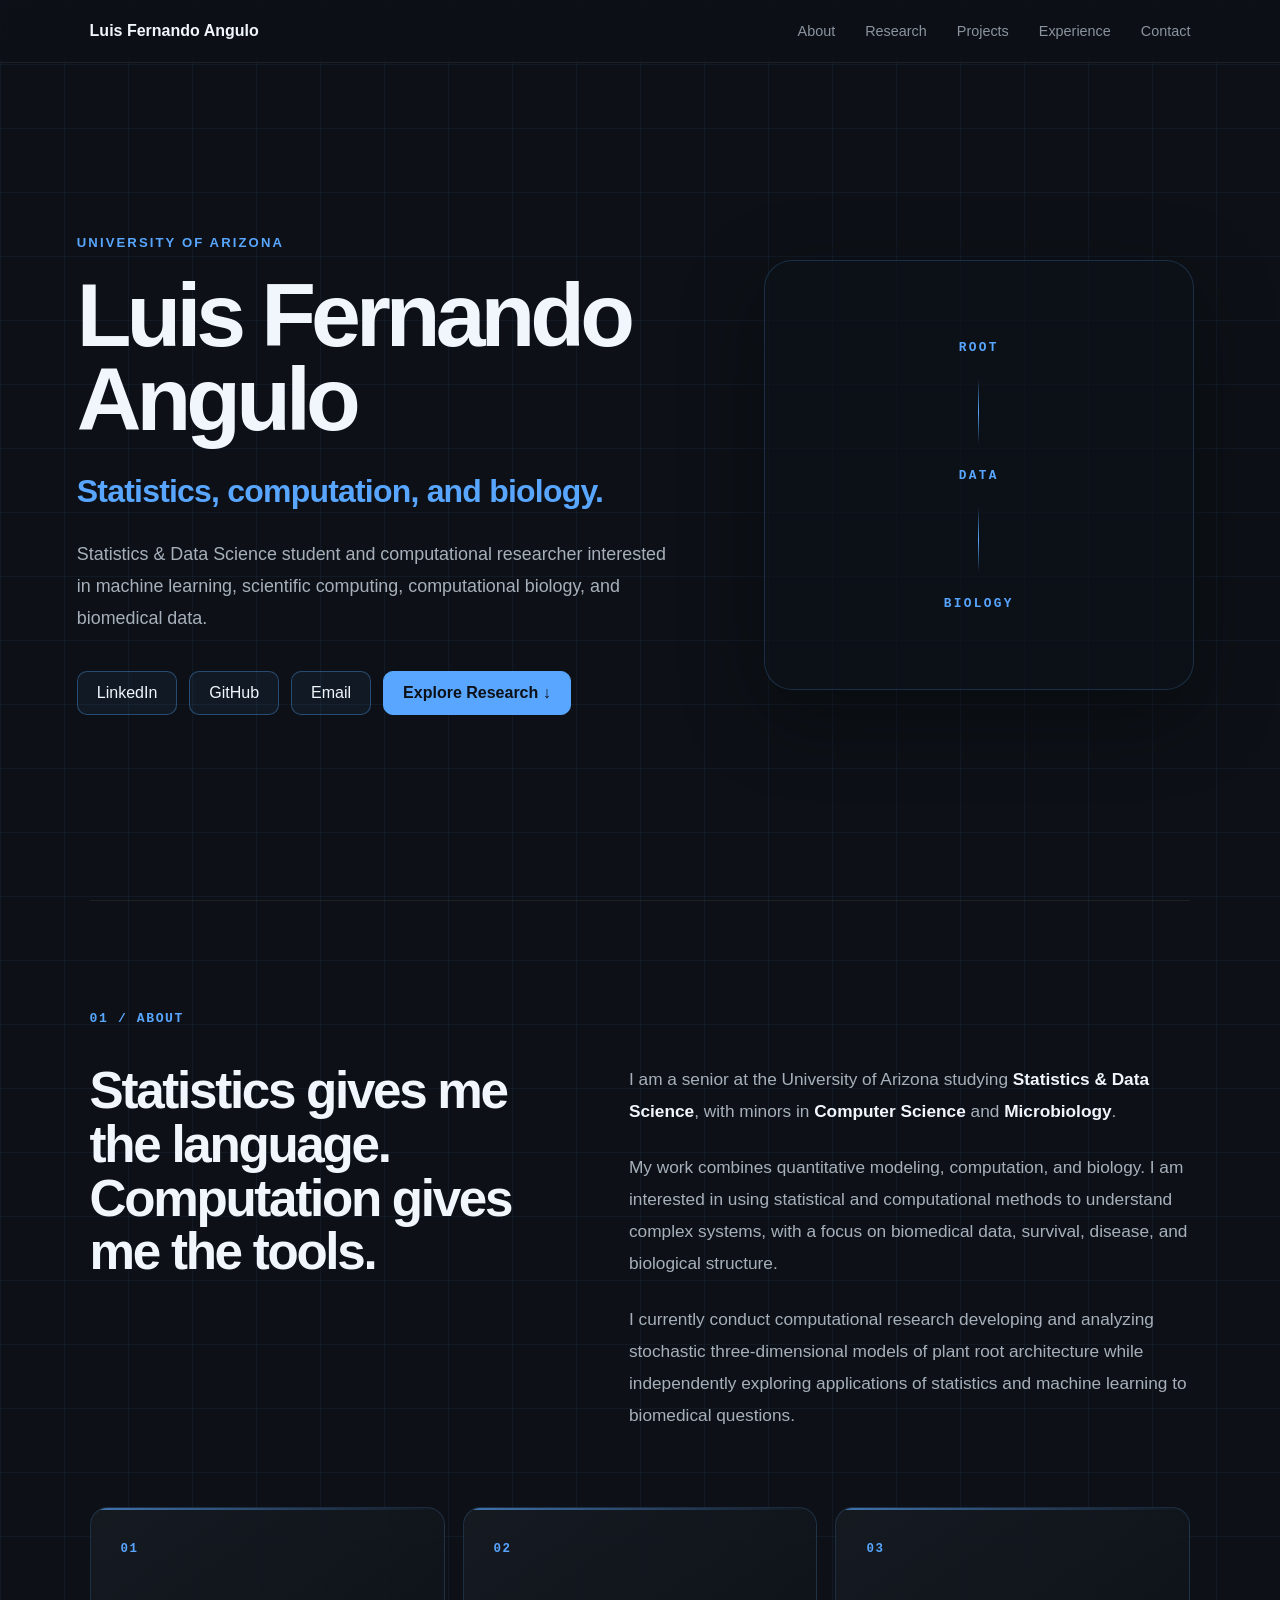
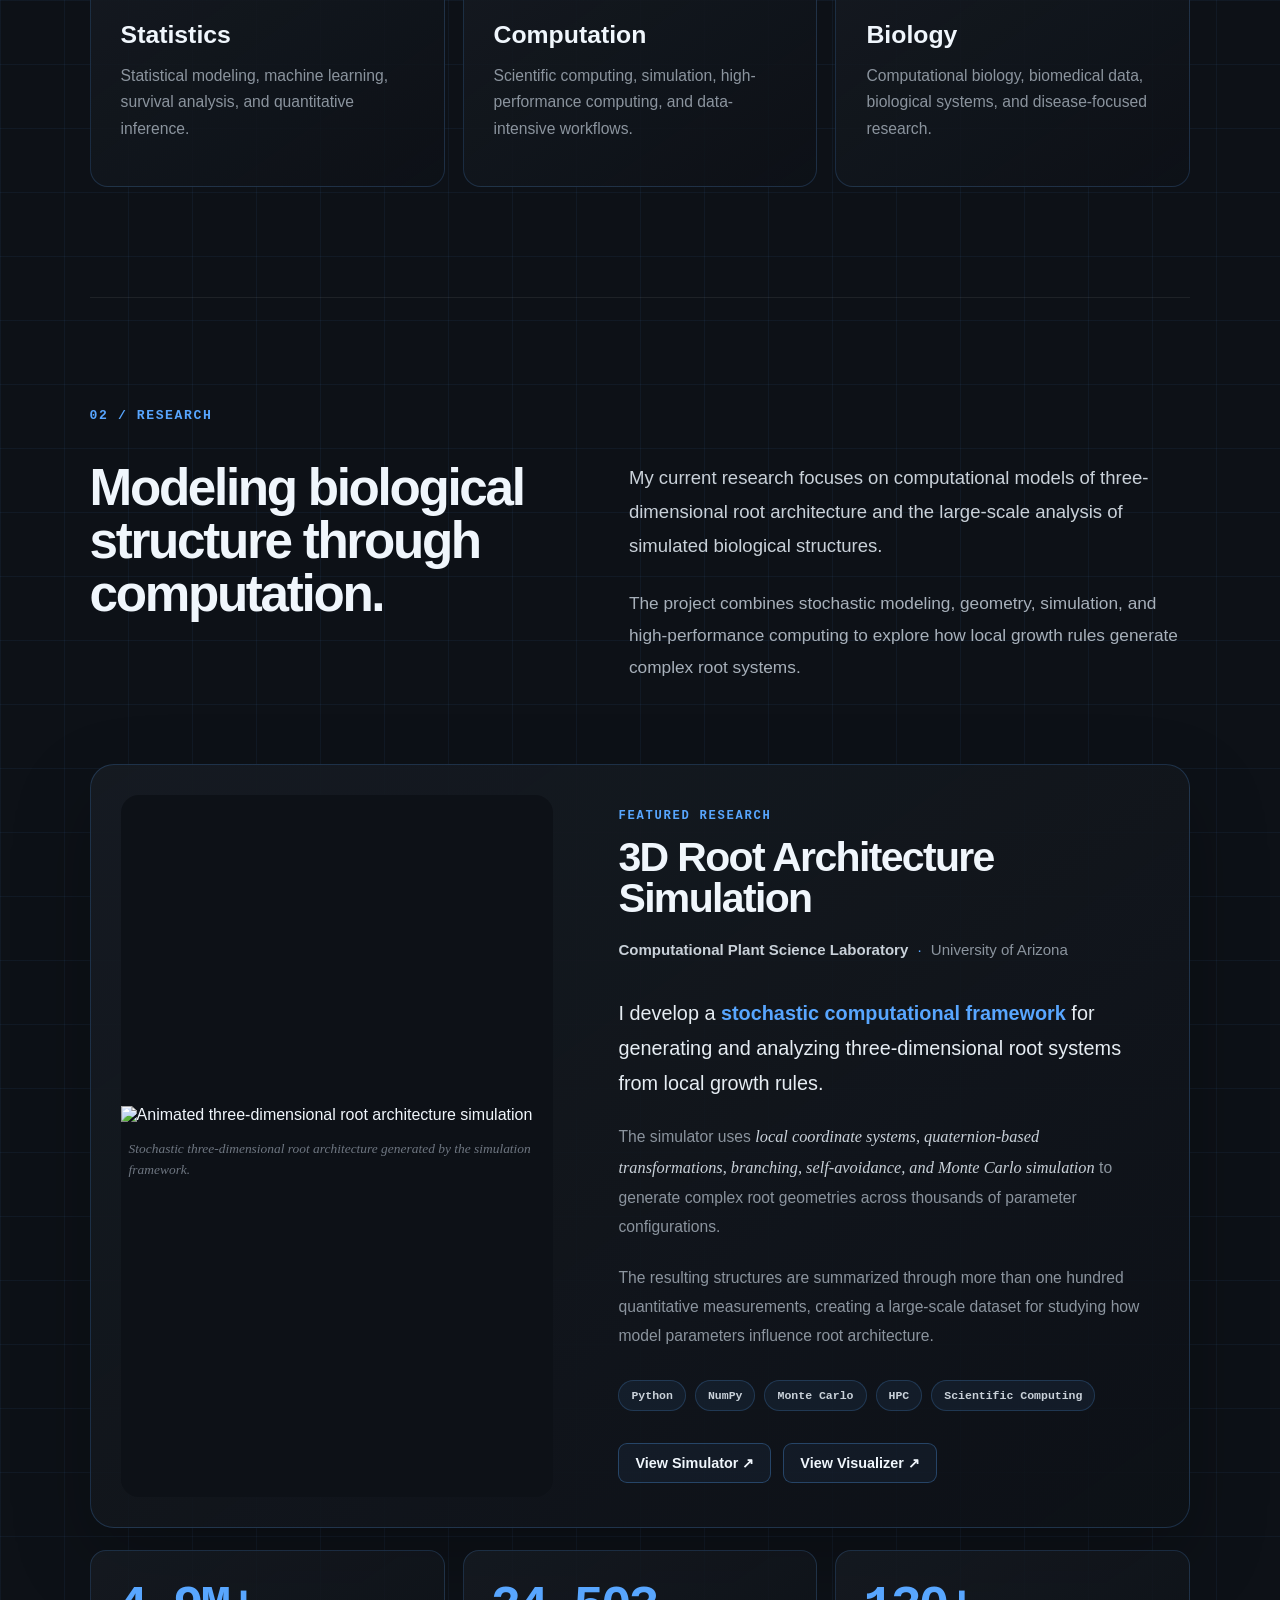
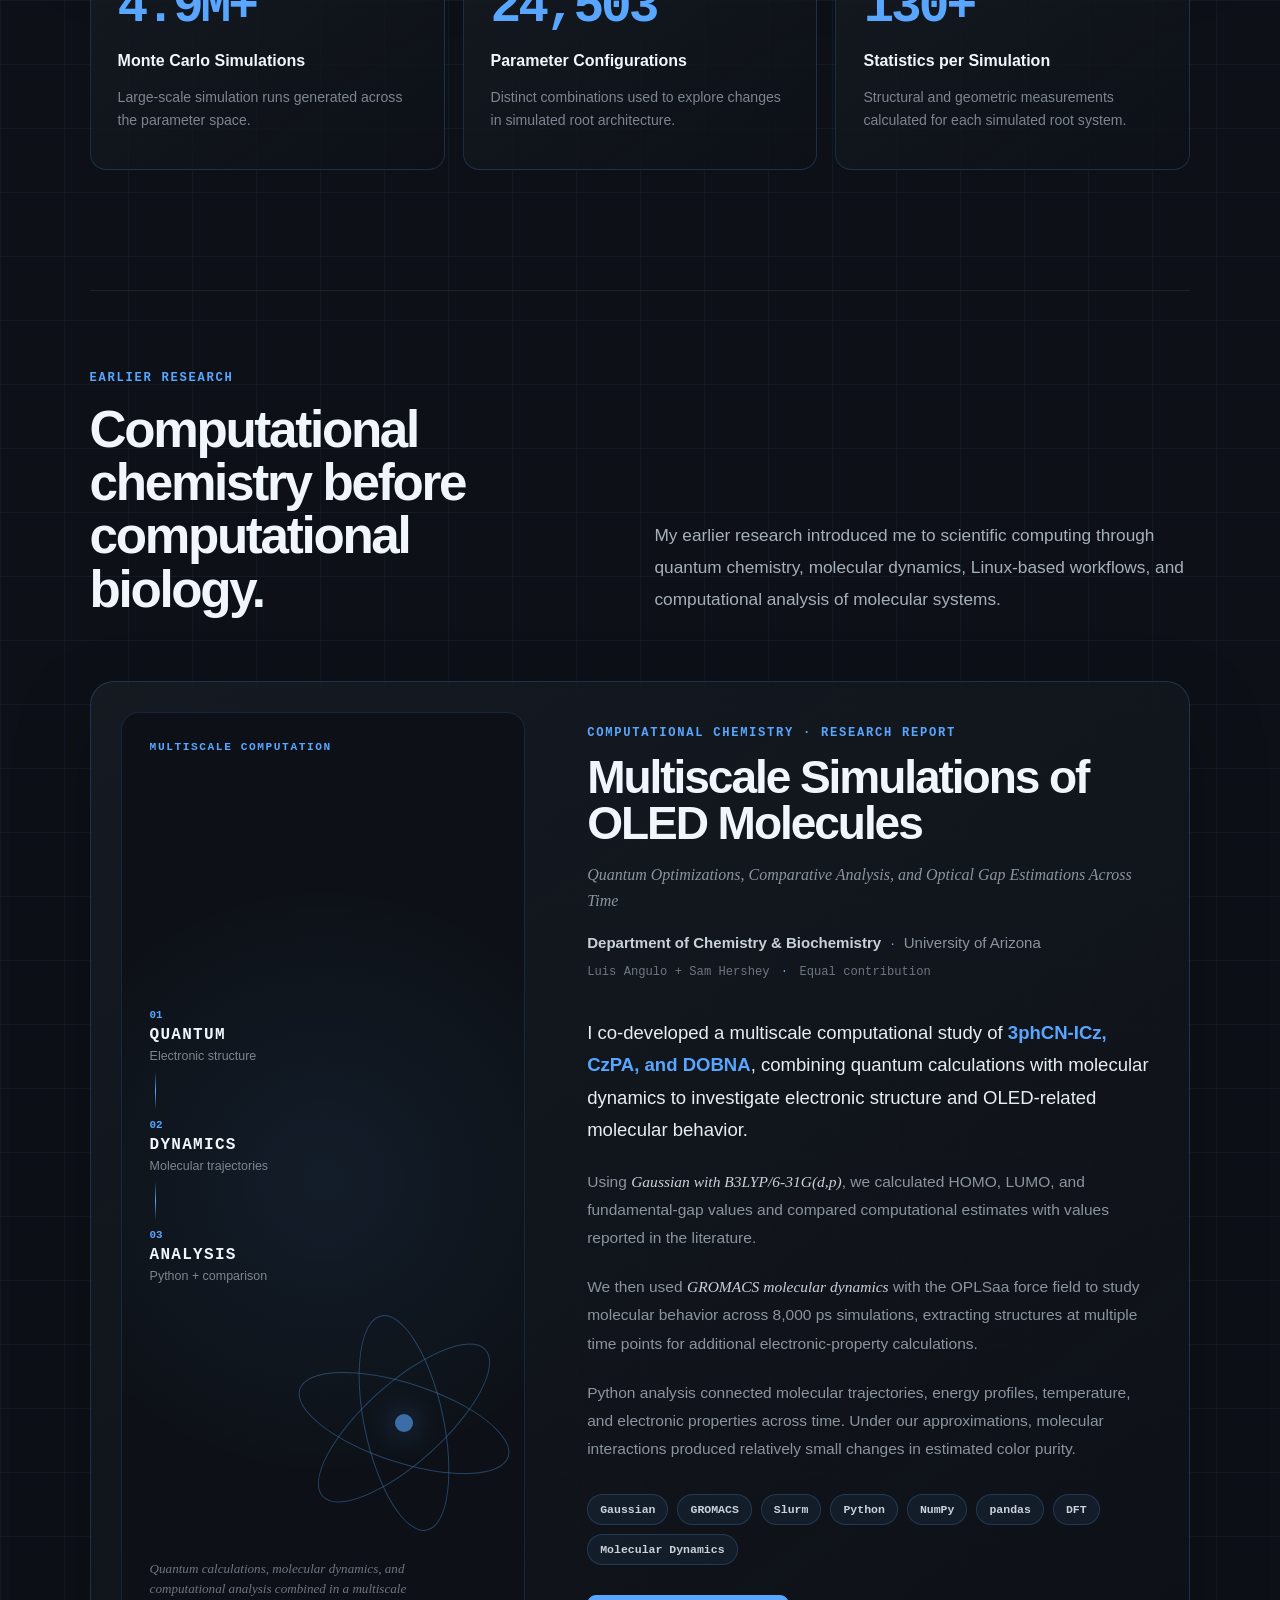
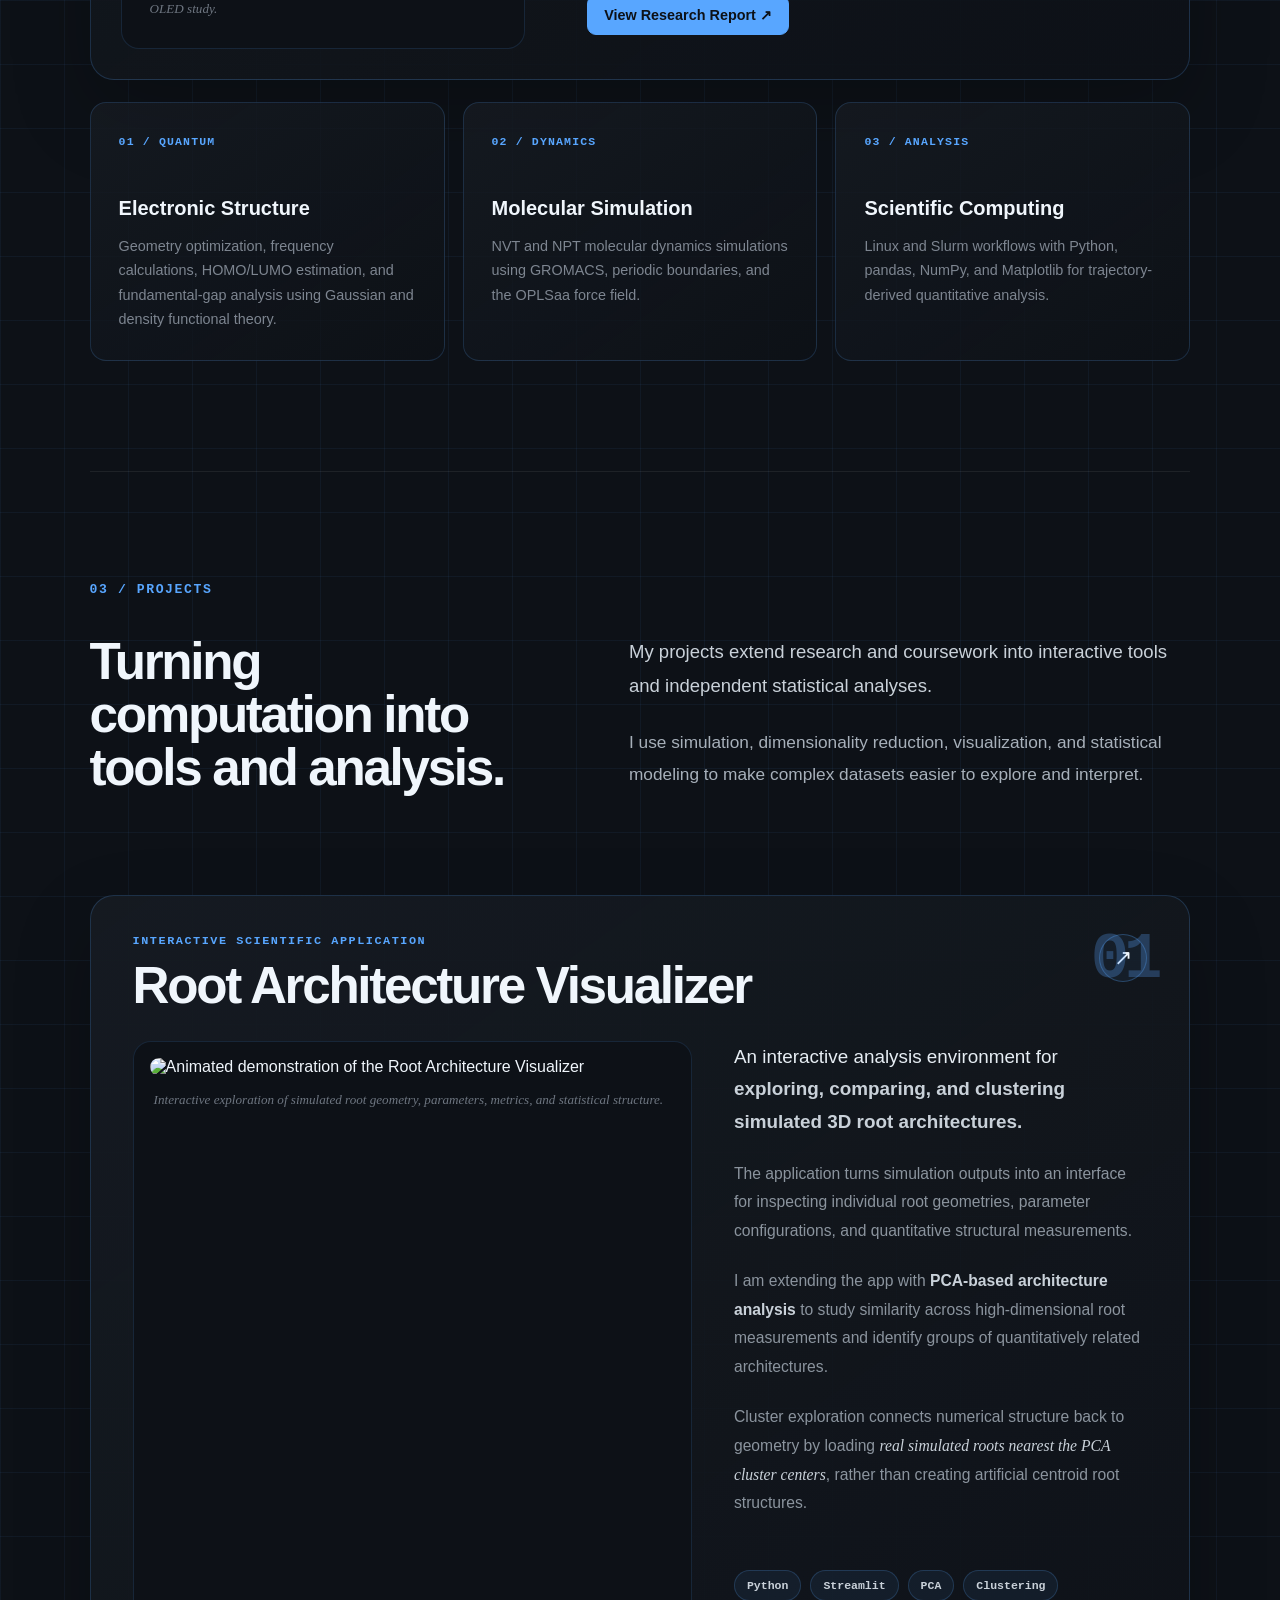
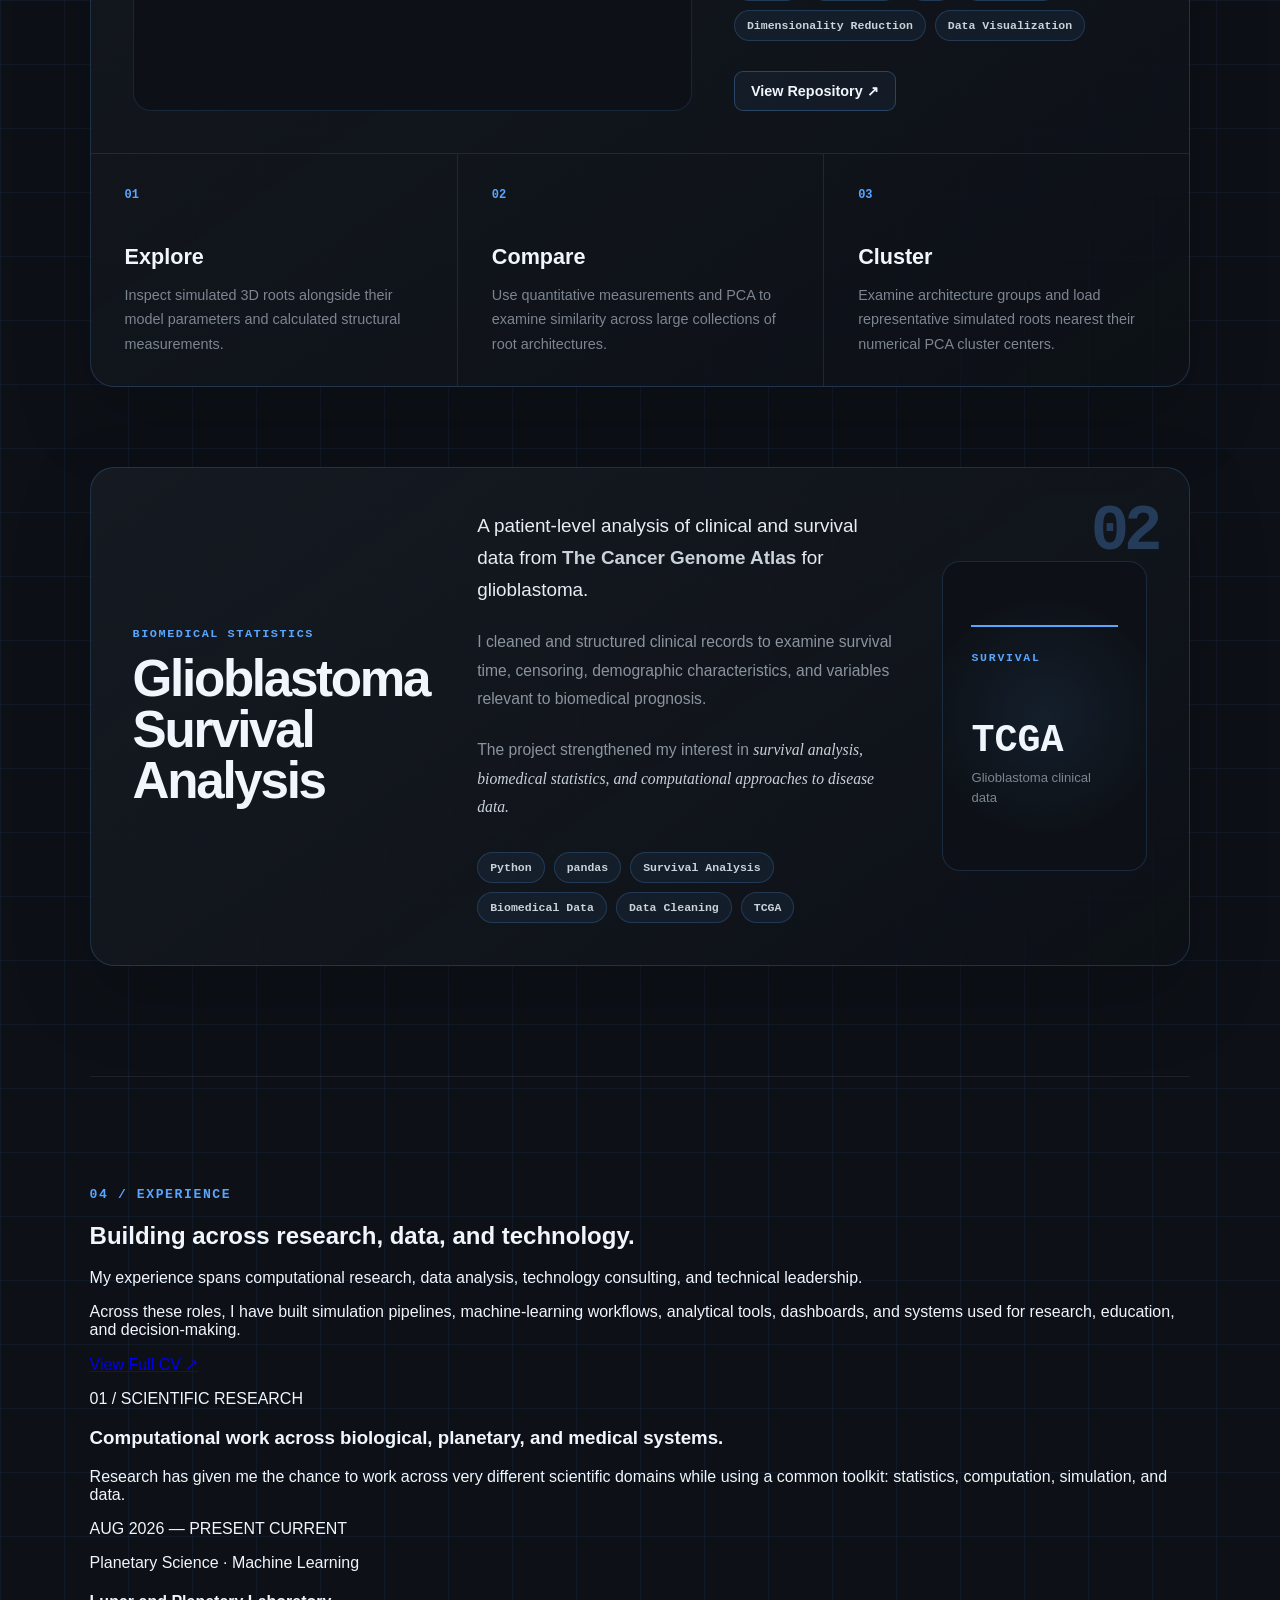
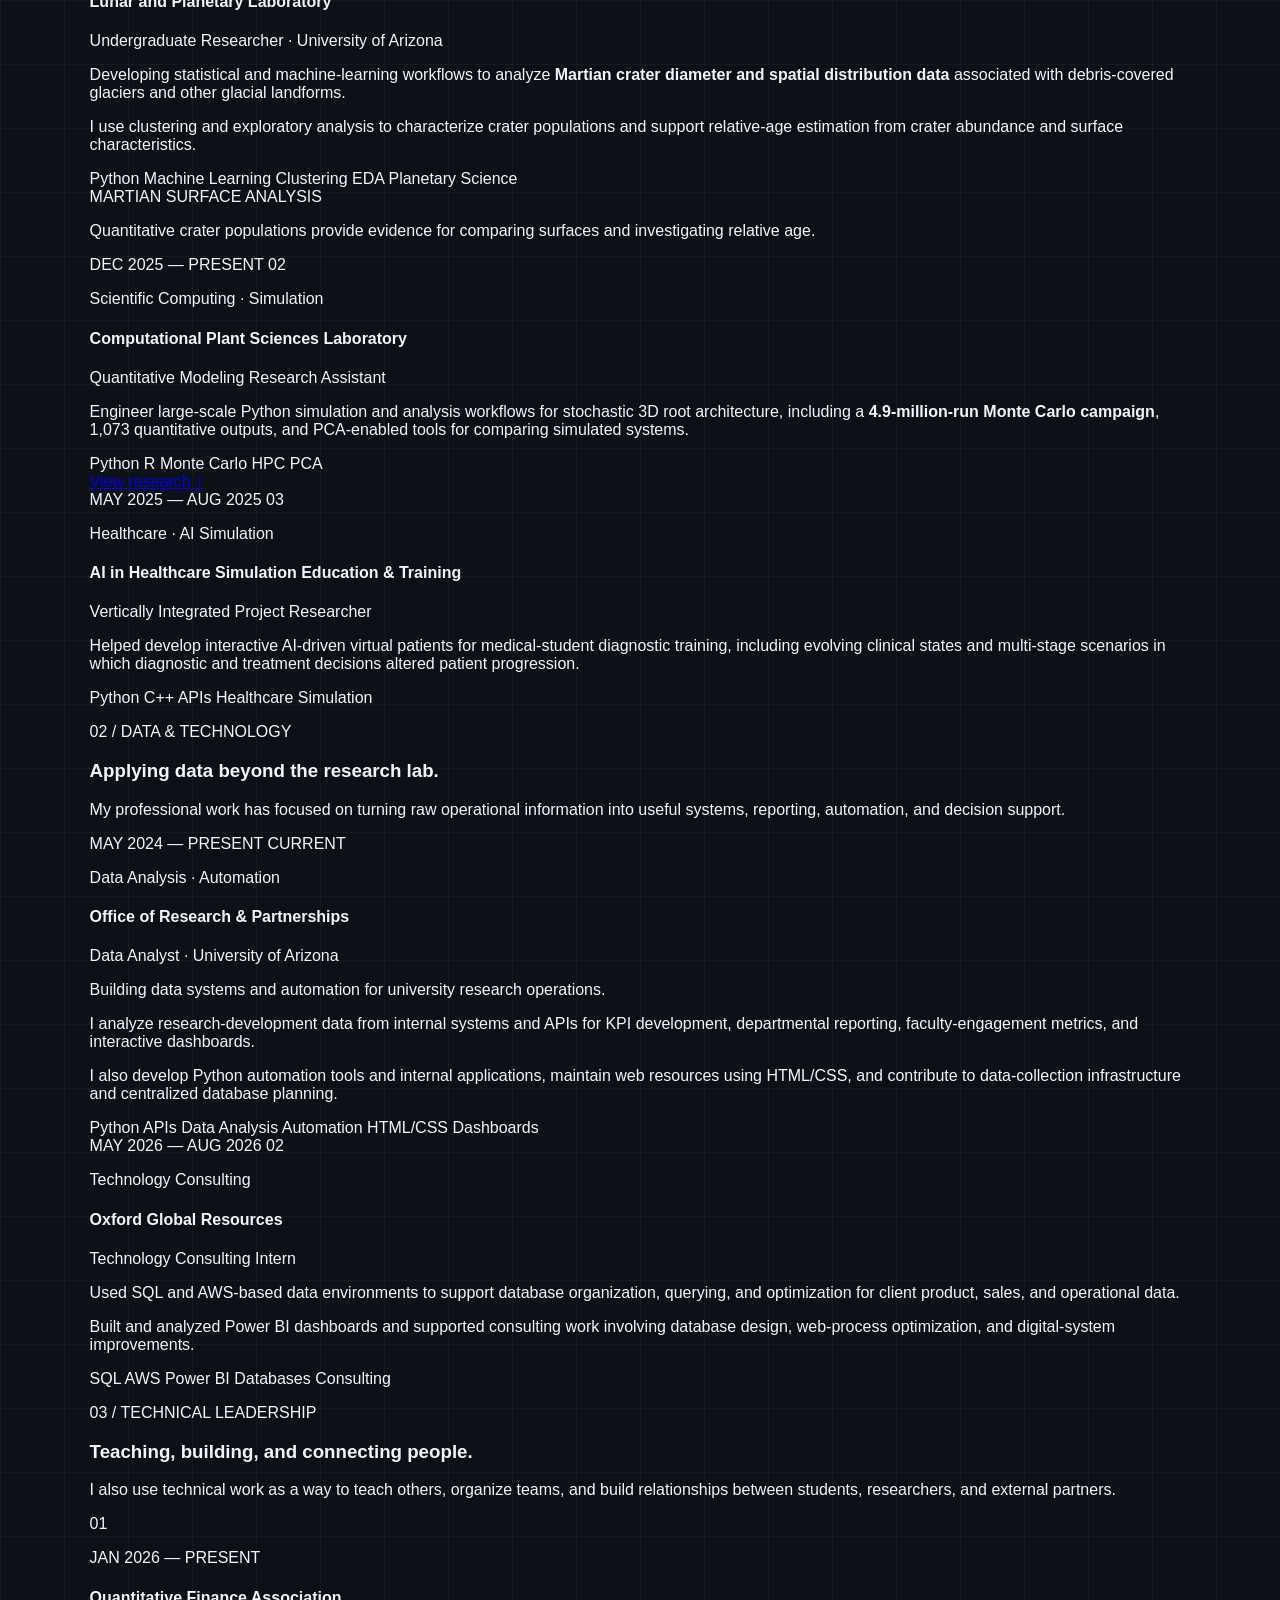
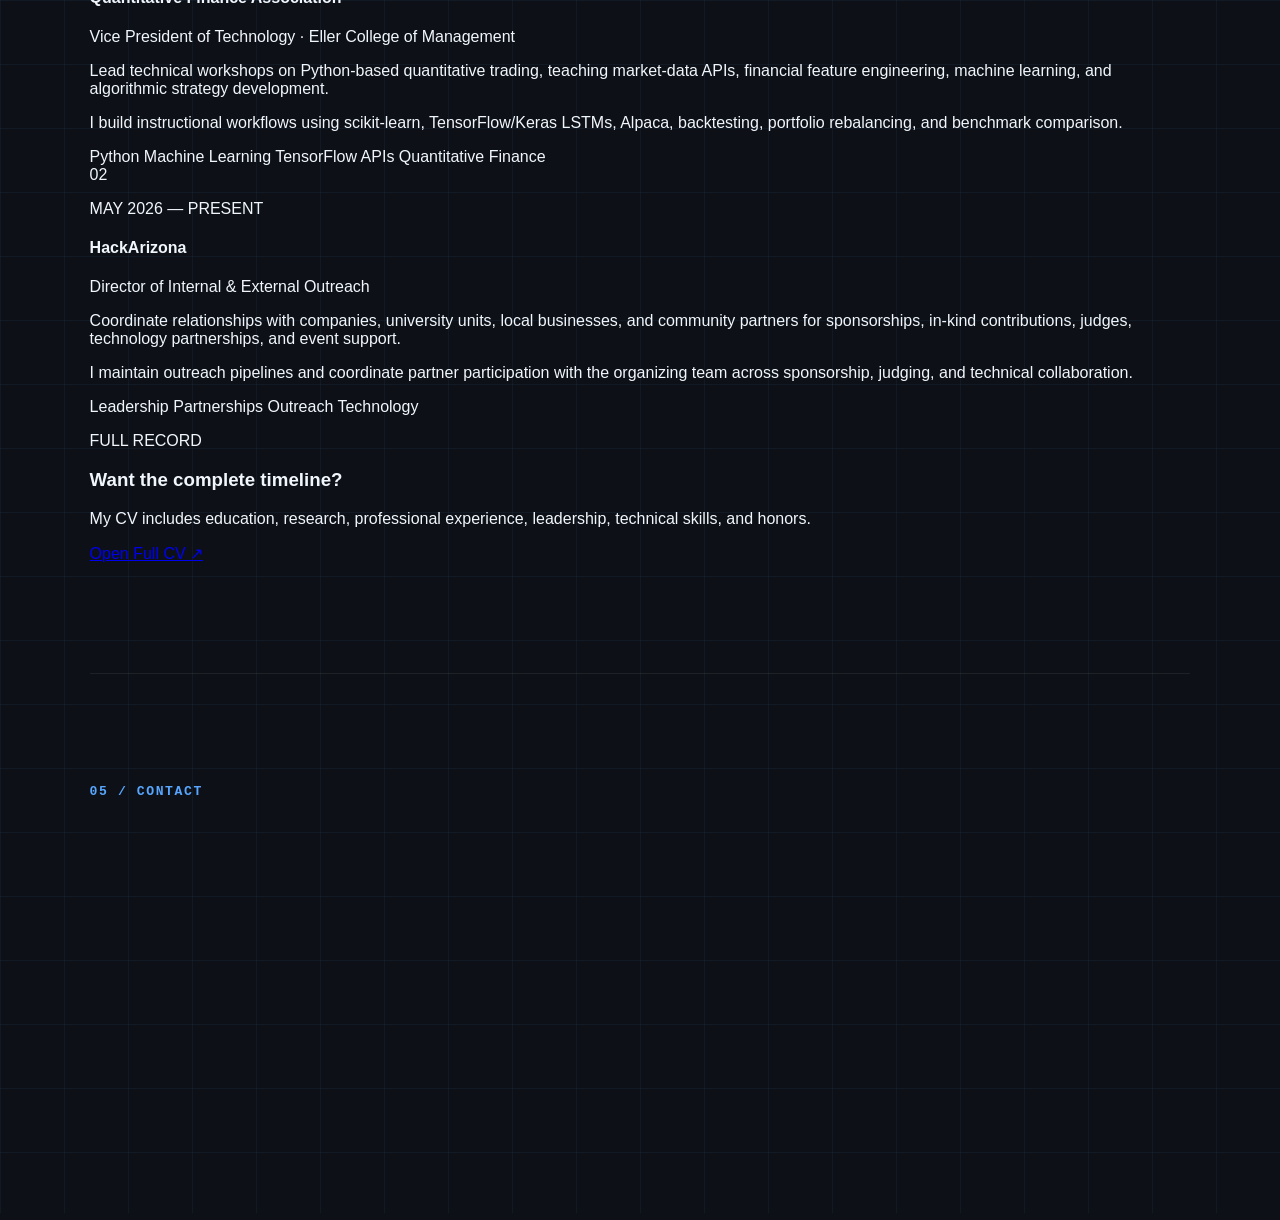
==== commit cac92eb4: "Update index.html" ====
--- a/index.html
+++ b/index.html
@@ -1024,12 +1024,586 @@
              EXPERIENCE
         ========================== -->
 
-        <section id="experience" class="content-section">
+        <section id="experience" class="content-section experience-section">
 
             <p class="section-label">
                 04 / EXPERIENCE
             </p>
 
+
+            <div class="experience-intro">
+
+                <div class="experience-heading">
+
+                    <h2>
+                        Building across research,
+                        data, and technology.
+                    </h2>
+
+                </div>
+
+
+                <div class="experience-intro-copy">
+
+                    <p>
+                        My experience spans computational research, data analysis,
+                        technology consulting, and technical leadership.
+                    </p>
+
+                    <p>
+                        Across these roles, I have built simulation pipelines,
+                        machine-learning workflows, analytical tools, dashboards,
+                        and systems used for research, education, and
+                        decision-making.
+                    </p>
+
+                    <a
+                        href="Luis_Angulo_CV.pdf"
+                        target="_blank"
+                        rel="noopener noreferrer"
+                        class="experience-cv-button"
+                    >
+                        View Full CV ↗
+                    </a>
+
+                </div>
+
+            </div>
+
+
+            <!-- =========================
+                 SCIENTIFIC RESEARCH
+            ========================== -->
+
+            <div class="experience-group">
+
+                <div class="experience-group-header">
+
+                    <div>
+
+                        <p class="experience-group-label">
+                            01 / SCIENTIFIC RESEARCH
+                        </p>
+
+                        <h3>
+                            Computational work across
+                            biological, planetary, and medical systems.
+                        </h3>
+
+                    </div>
+
+
+                    <p>
+                        Research has given me the chance to work across very
+                        different scientific domains while using a common toolkit:
+                        statistics, computation, simulation, and data.
+                    </p>
+
+                </div>
+
+
+                <article class="experience-featured">
+
+                    <div class="experience-feature-copy">
+
+                        <div class="experience-topline">
+
+                            <span class="experience-date">
+                                AUG 2026 — PRESENT
+                            </span>
+
+                            <span class="experience-status">
+                                CURRENT
+                            </span>
+
+                        </div>
+
+                        <p class="experience-type">
+                            Planetary Science · Machine Learning
+                        </p>
+
+                        <h4>
+                            Lunar and Planetary Laboratory
+                        </h4>
+
+                        <p class="experience-role">
+                            Undergraduate Researcher
+                            <span>·</span>
+                            University of Arizona
+                        </p>
+
+                        <p class="experience-lead">
+                            Developing statistical and machine-learning workflows
+                            to analyze <strong>Martian crater diameter and spatial
+                            distribution data</strong> associated with
+                            debris-covered glaciers and other glacial landforms.
+                        </p>
+
+                        <p class="experience-detail">
+                            I use clustering and exploratory analysis to
+                            characterize crater populations and support relative-age
+                            estimation from crater abundance and surface
+                            characteristics.
+                        </p>
+
+                        <div class="experience-tags">
+
+                            <span>Python</span>
+                            <span>Machine Learning</span>
+                            <span>Clustering</span>
+                            <span>EDA</span>
+                            <span>Planetary Science</span>
+
+                        </div>
+
+                    </div>
+
+
+                    <div class="crater-visual">
+
+                        <span class="crater-visual-label">
+                            MARTIAN SURFACE ANALYSIS
+                        </span>
+
+                        <div class="crater-field" aria-hidden="true">
+
+                            <div class="crater crater-one"></div>
+                            <div class="crater crater-two"></div>
+                            <div class="crater crater-three"></div>
+                            <div class="crater crater-four"></div>
+                            <div class="crater crater-five"></div>
+
+                            <div class="crater-track"></div>
+
+                        </div>
+
+                        <p>
+                            Quantitative crater populations provide evidence for
+                            comparing surfaces and investigating relative age.
+                        </p>
+
+                    </div>
+
+                </article>
+
+
+                <div class="research-experience-grid">
+
+                    <article class="experience-card">
+
+                        <div class="experience-topline">
+
+                            <span class="experience-date">
+                                DEC 2025 — PRESENT
+                            </span>
+
+                            <span class="experience-index">
+                                02
+                            </span>
+
+                        </div>
+
+                        <p class="experience-type">
+                            Scientific Computing · Simulation
+                        </p>
+
+                        <h4>
+                            Computational Plant Sciences Laboratory
+                        </h4>
+
+                        <p class="experience-role">
+                            Quantitative Modeling Research Assistant
+                        </p>
+
+                        <p>
+                            Engineer large-scale Python simulation and analysis
+                            workflows for stochastic 3D root architecture,
+                            including a <strong>4.9-million-run Monte Carlo
+                            campaign</strong>, 1,073 quantitative outputs, and
+                            PCA-enabled tools for comparing simulated systems.
+                        </p>
+
+                        <div class="experience-tags">
+
+                            <span>Python</span>
+                            <span>R</span>
+                            <span>Monte Carlo</span>
+                            <span>HPC</span>
+                            <span>PCA</span>
+
+                        </div>
+
+                        <a
+                            href="#research"
+                            class="experience-inline-link"
+                        >
+                            View research ↑
+                        </a>
+
+                    </article>
+
+
+                    <article class="experience-card">
+
+                        <div class="experience-topline">
+
+                            <span class="experience-date">
+                                MAY 2025 — AUG 2025
+                            </span>
+
+                            <span class="experience-index">
+                                03
+                            </span>
+
+                        </div>
+
+                        <p class="experience-type">
+                            Healthcare · AI Simulation
+                        </p>
+
+                        <h4>
+                            AI in Healthcare Simulation Education & Training
+                        </h4>
+
+                        <p class="experience-role">
+                            Vertically Integrated Project Researcher
+                        </p>
+
+                        <p>
+                            Helped develop interactive AI-driven virtual patients
+                            for medical-student diagnostic training, including
+                            evolving clinical states and multi-stage scenarios in
+                            which diagnostic and treatment decisions altered
+                            patient progression.
+                        </p>
+
+                        <div class="experience-tags">
+
+                            <span>Python</span>
+                            <span>C++</span>
+                            <span>APIs</span>
+                            <span>Healthcare</span>
+                            <span>Simulation</span>
+
+                        </div>
+
+                    </article>
+
+                </div>
+
+            </div>
+
+
+            <!-- =========================
+                 DATA & TECHNOLOGY
+            ========================== -->
+
+            <div class="experience-group">
+
+                <div class="experience-group-header">
+
+                    <div>
+
+                        <p class="experience-group-label">
+                            02 / DATA & TECHNOLOGY
+                        </p>
+
+                        <h3>
+                            Applying data beyond
+                            the research lab.
+                        </h3>
+
+                    </div>
+
+
+                    <p>
+                        My professional work has focused on turning raw
+                        operational information into useful systems, reporting,
+                        automation, and decision support.
+                    </p>
+
+                </div>
+
+
+                <div class="professional-experience-grid">
+
+                    <article class="professional-card professional-card-primary">
+
+                        <div class="experience-topline">
+
+                            <span class="experience-date">
+                                MAY 2024 — PRESENT
+                            </span>
+
+                            <span class="experience-status">
+                                CURRENT
+                            </span>
+
+                        </div>
+
+                        <p class="experience-type">
+                            Data Analysis · Automation
+                        </p>
+
+                        <h4>
+                            Office of Research & Partnerships
+                        </h4>
+
+                        <p class="experience-role">
+                            Data Analyst
+                            <span>·</span>
+                            University of Arizona
+                        </p>
+
+                        <p class="professional-lead">
+                            Building data systems and automation for
+                            university research operations.
+                        </p>
+
+                        <p>
+                            I analyze research-development data from internal
+                            systems and APIs for KPI development, departmental
+                            reporting, faculty-engagement metrics, and interactive
+                            dashboards.
+                        </p>
+
+                        <p>
+                            I also develop Python automation tools and internal
+                            applications, maintain web resources using HTML/CSS,
+                            and contribute to data-collection infrastructure and
+                            centralized database planning.
+                        </p>
+
+                        <div class="experience-tags">
+
+                            <span>Python</span>
+                            <span>APIs</span>
+                            <span>Data Analysis</span>
+                            <span>Automation</span>
+                            <span>HTML/CSS</span>
+                            <span>Dashboards</span>
+
+                        </div>
+
+                    </article>
+
+
+                    <article class="professional-card">
+
+                        <div class="experience-topline">
+
+                            <span class="experience-date">
+                                MAY 2026 — AUG 2026
+                            </span>
+
+                            <span class="experience-index">
+                                02
+                            </span>
+
+                        </div>
+
+                        <p class="experience-type">
+                            Technology Consulting
+                        </p>
+
+                        <h4>
+                            Oxford Global Resources
+                        </h4>
+
+                        <p class="experience-role">
+                            Technology Consulting Intern
+                        </p>
+
+                        <p>
+                            Used SQL and AWS-based data environments to support
+                            database organization, querying, and optimization for
+                            client product, sales, and operational data.
+                        </p>
+
+                        <p>
+                            Built and analyzed Power BI dashboards and supported
+                            consulting work involving database design, web-process
+                            optimization, and digital-system improvements.
+                        </p>
+
+                        <div class="experience-tags">
+
+                            <span>SQL</span>
+                            <span>AWS</span>
+                            <span>Power BI</span>
+                            <span>Databases</span>
+                            <span>Consulting</span>
+
+                        </div>
+
+                    </article>
+
+                </div>
+
+            </div>
+
+
+            <!-- =========================
+                 TECHNICAL LEADERSHIP
+            ========================== -->
+
+            <div class="experience-group">
+
+                <div class="experience-group-header">
+
+                    <div>
+
+                        <p class="experience-group-label">
+                            03 / TECHNICAL LEADERSHIP
+                        </p>
+
+                        <h3>
+                            Teaching, building,
+                            and connecting people.
+                        </h3>
+
+                    </div>
+
+
+                    <p>
+                        I also use technical work as a way to teach others,
+                        organize teams, and build relationships between students,
+                        researchers, and external partners.
+                    </p>
+
+                </div>
+
+
+                <div class="leadership-grid">
+
+                    <article class="leadership-card">
+
+                        <span class="leadership-number">
+                            01
+                        </span>
+
+                        <p class="experience-date">
+                            JAN 2026 — PRESENT
+                        </p>
+
+                        <h4>
+                            Quantitative Finance Association
+                        </h4>
+
+                        <p class="experience-role">
+                            Vice President of Technology
+                            <span>·</span>
+                            Eller College of Management
+                        </p>
+
+                        <p>
+                            Lead technical workshops on Python-based quantitative
+                            trading, teaching market-data APIs, financial feature
+                            engineering, machine learning, and algorithmic strategy
+                            development.
+                        </p>
+
+                        <p>
+                            I build instructional workflows using scikit-learn,
+                            TensorFlow/Keras LSTMs, Alpaca, backtesting, portfolio
+                            rebalancing, and benchmark comparison.
+                        </p>
+
+                        <div class="experience-tags">
+
+                            <span>Python</span>
+                            <span>Machine Learning</span>
+                            <span>TensorFlow</span>
+                            <span>APIs</span>
+                            <span>Quantitative Finance</span>
+
+                        </div>
+
+                    </article>
+
+
+                    <article class="leadership-card">
+
+                        <span class="leadership-number">
+                            02
+                        </span>
+
+                        <p class="experience-date">
+                            MAY 2026 — PRESENT
+                        </p>
+
+                        <h4>
+                            HackArizona
+                        </h4>
+
+                        <p class="experience-role">
+                            Director of Internal & External Outreach
+                        </p>
+
+                        <p>
+                            Coordinate relationships with companies, university
+                            units, local businesses, and community partners for
+                            sponsorships, in-kind contributions, judges,
+                            technology partnerships, and event support.
+                        </p>
+
+                        <p>
+                            I maintain outreach pipelines and coordinate partner
+                            participation with the organizing team across
+                            sponsorship, judging, and technical collaboration.
+                        </p>
+
+                        <div class="experience-tags">
+
+                            <span>Leadership</span>
+                            <span>Partnerships</span>
+                            <span>Outreach</span>
+                            <span>Technology</span>
+
+                        </div>
+
+                    </article>
+
+                </div>
+
+            </div>
+
+
+            <!-- =========================
+                 CV CTA
+            ========================== -->
+
+            <div class="experience-cv-cta">
+
+                <div>
+
+                    <p class="experience-group-label">
+                        FULL RECORD
+                    </p>
+
+                    <h3>
+                        Want the complete timeline?
+                    </h3>
+
+                    <p>
+                        My CV includes education, research, professional
+                        experience, leadership, technical skills, and honors.
+                    </p>
+
+                </div>
+
+
+                <a
+                    href="Luis_Angulo_CV.pdf"
+                    target="_blank"
+                    rel="noopener noreferrer"
+                    class="experience-cv-button experience-cv-button-primary"
+                >
+                    Open Full CV ↗
+                </a>
+
+            </div>
+
         </section>
 
 
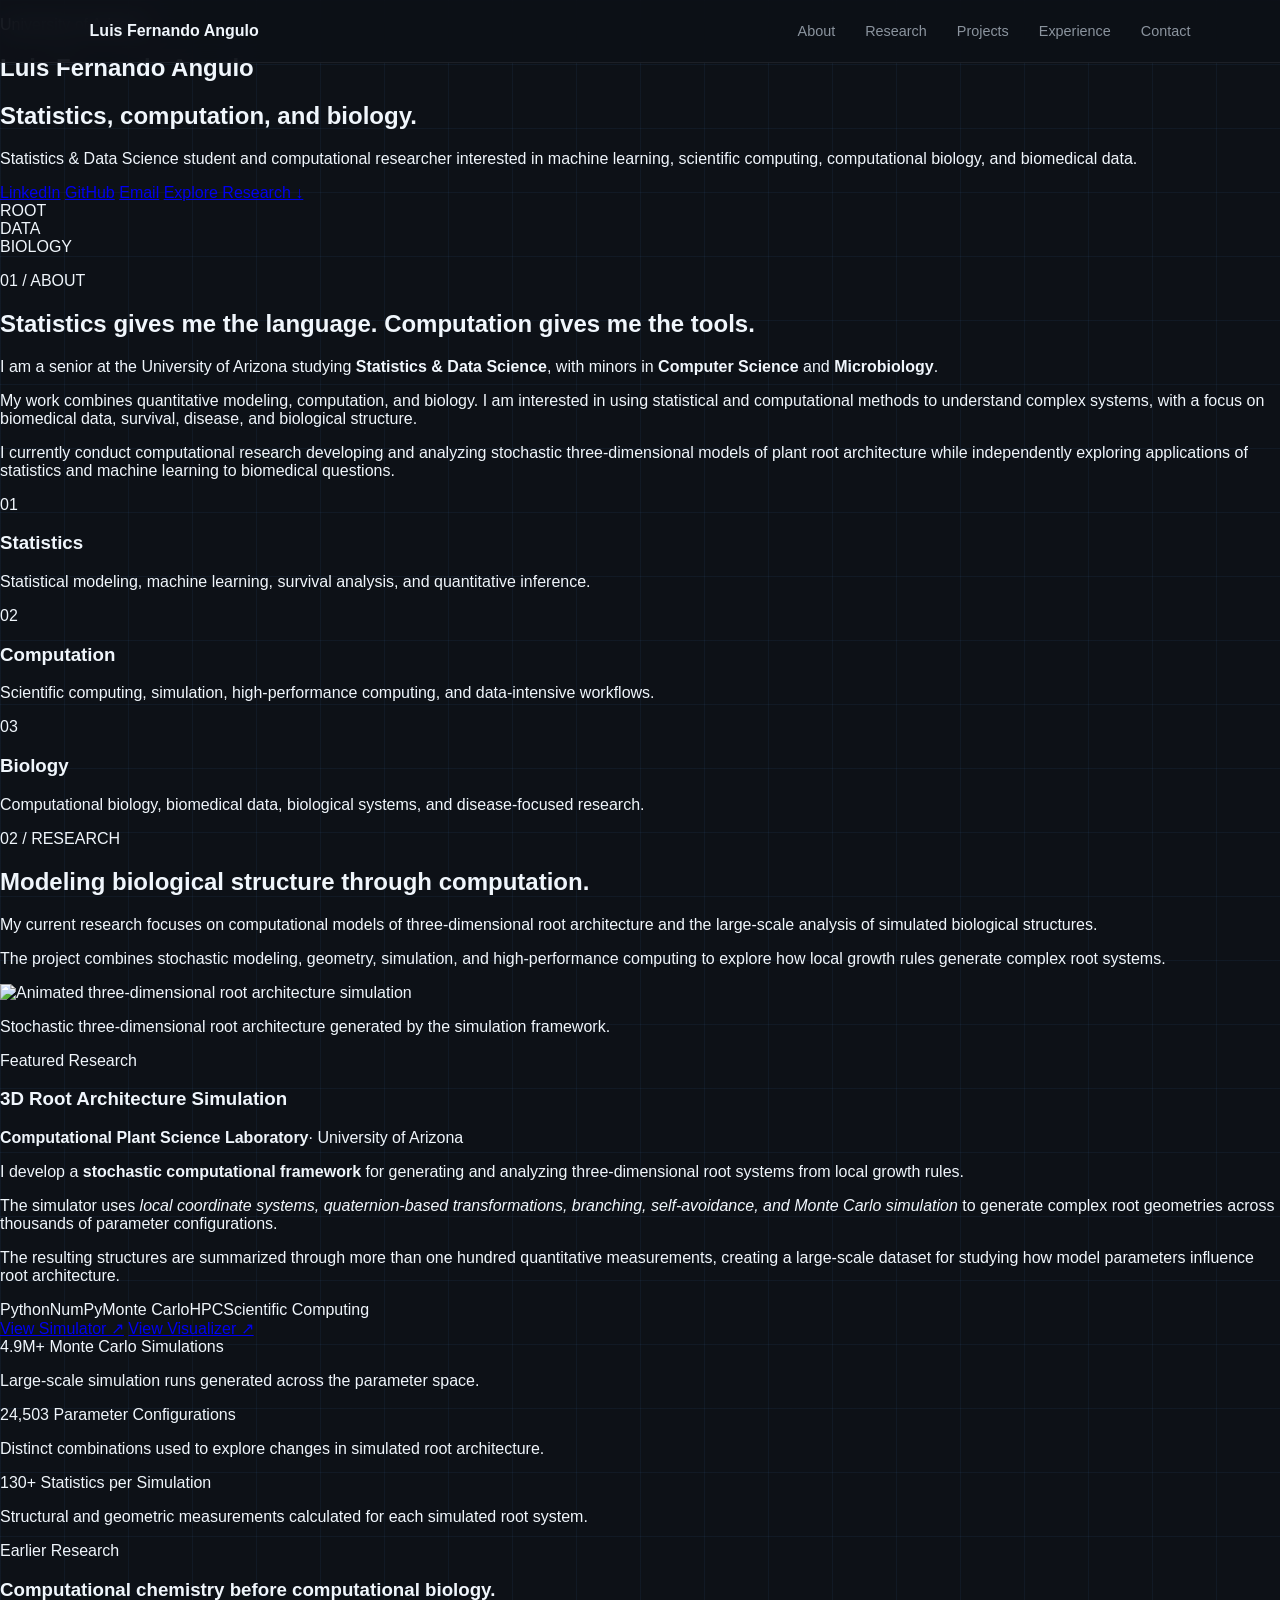
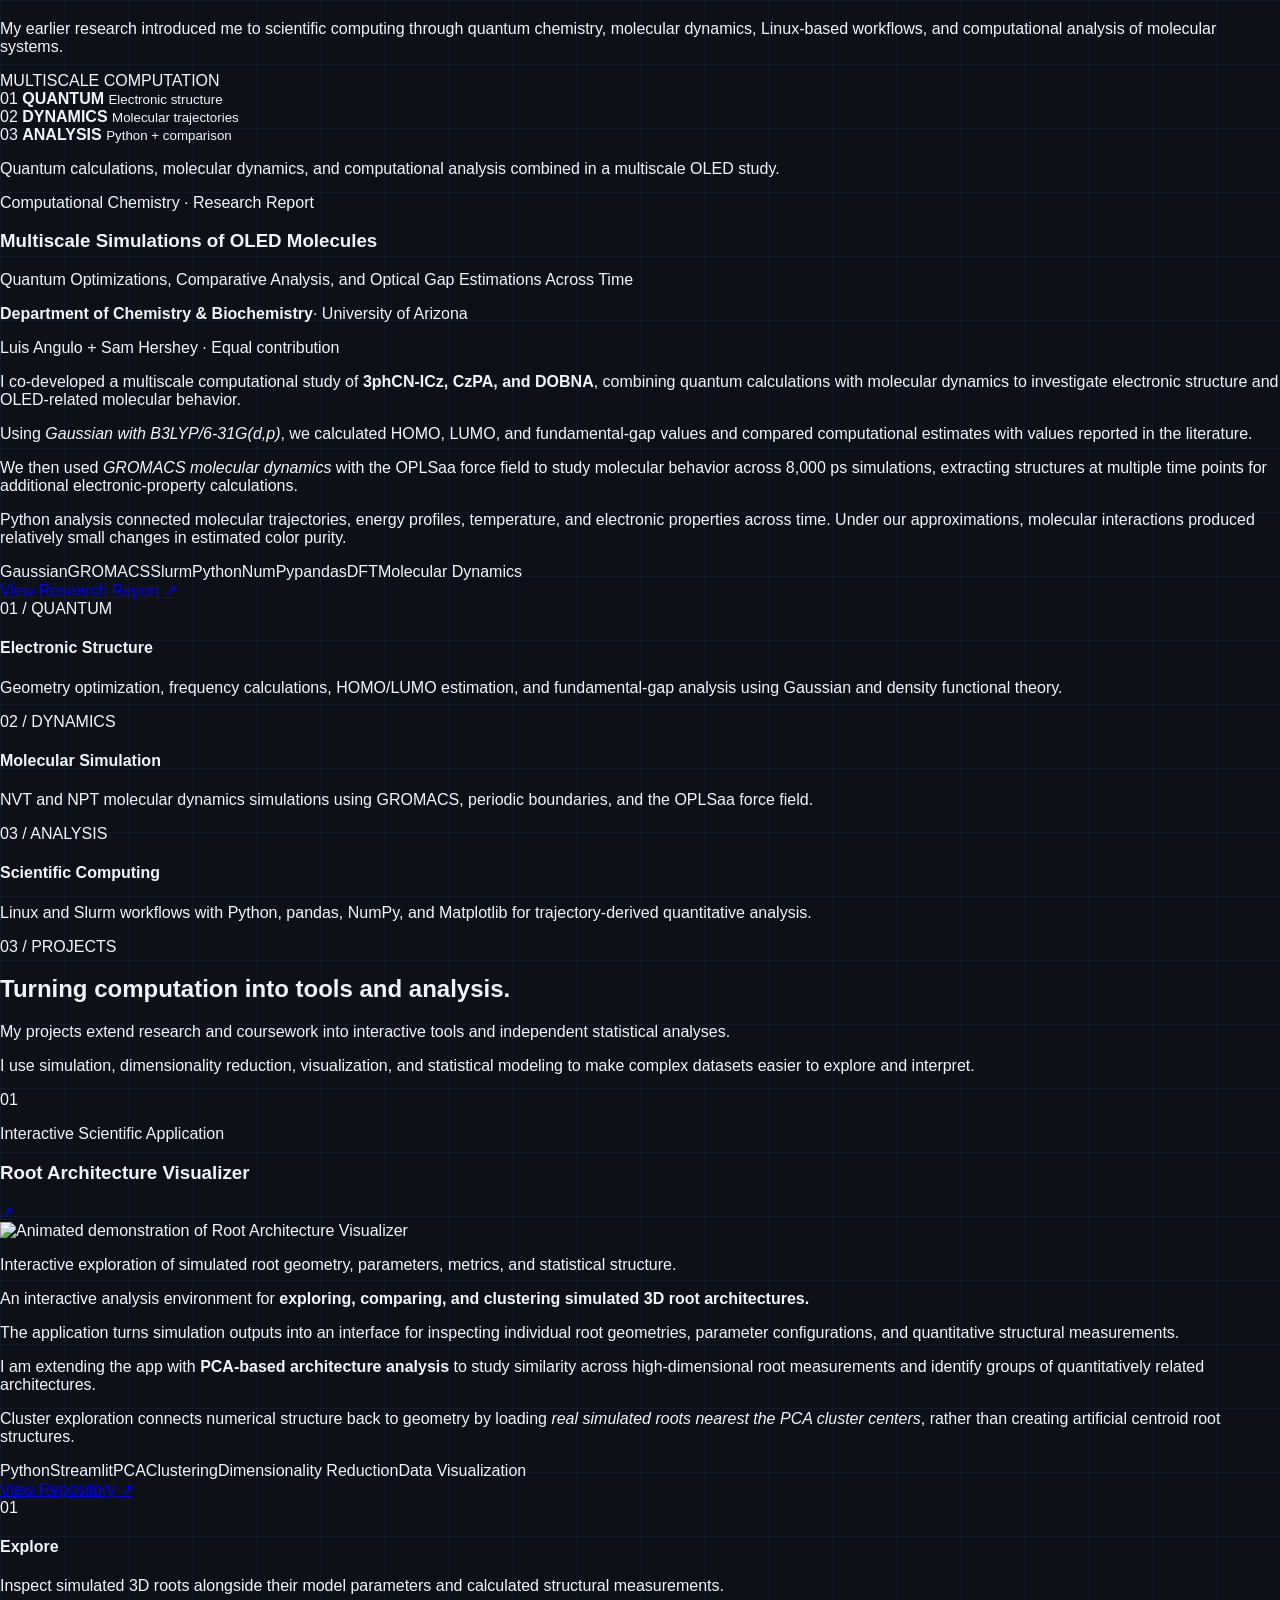
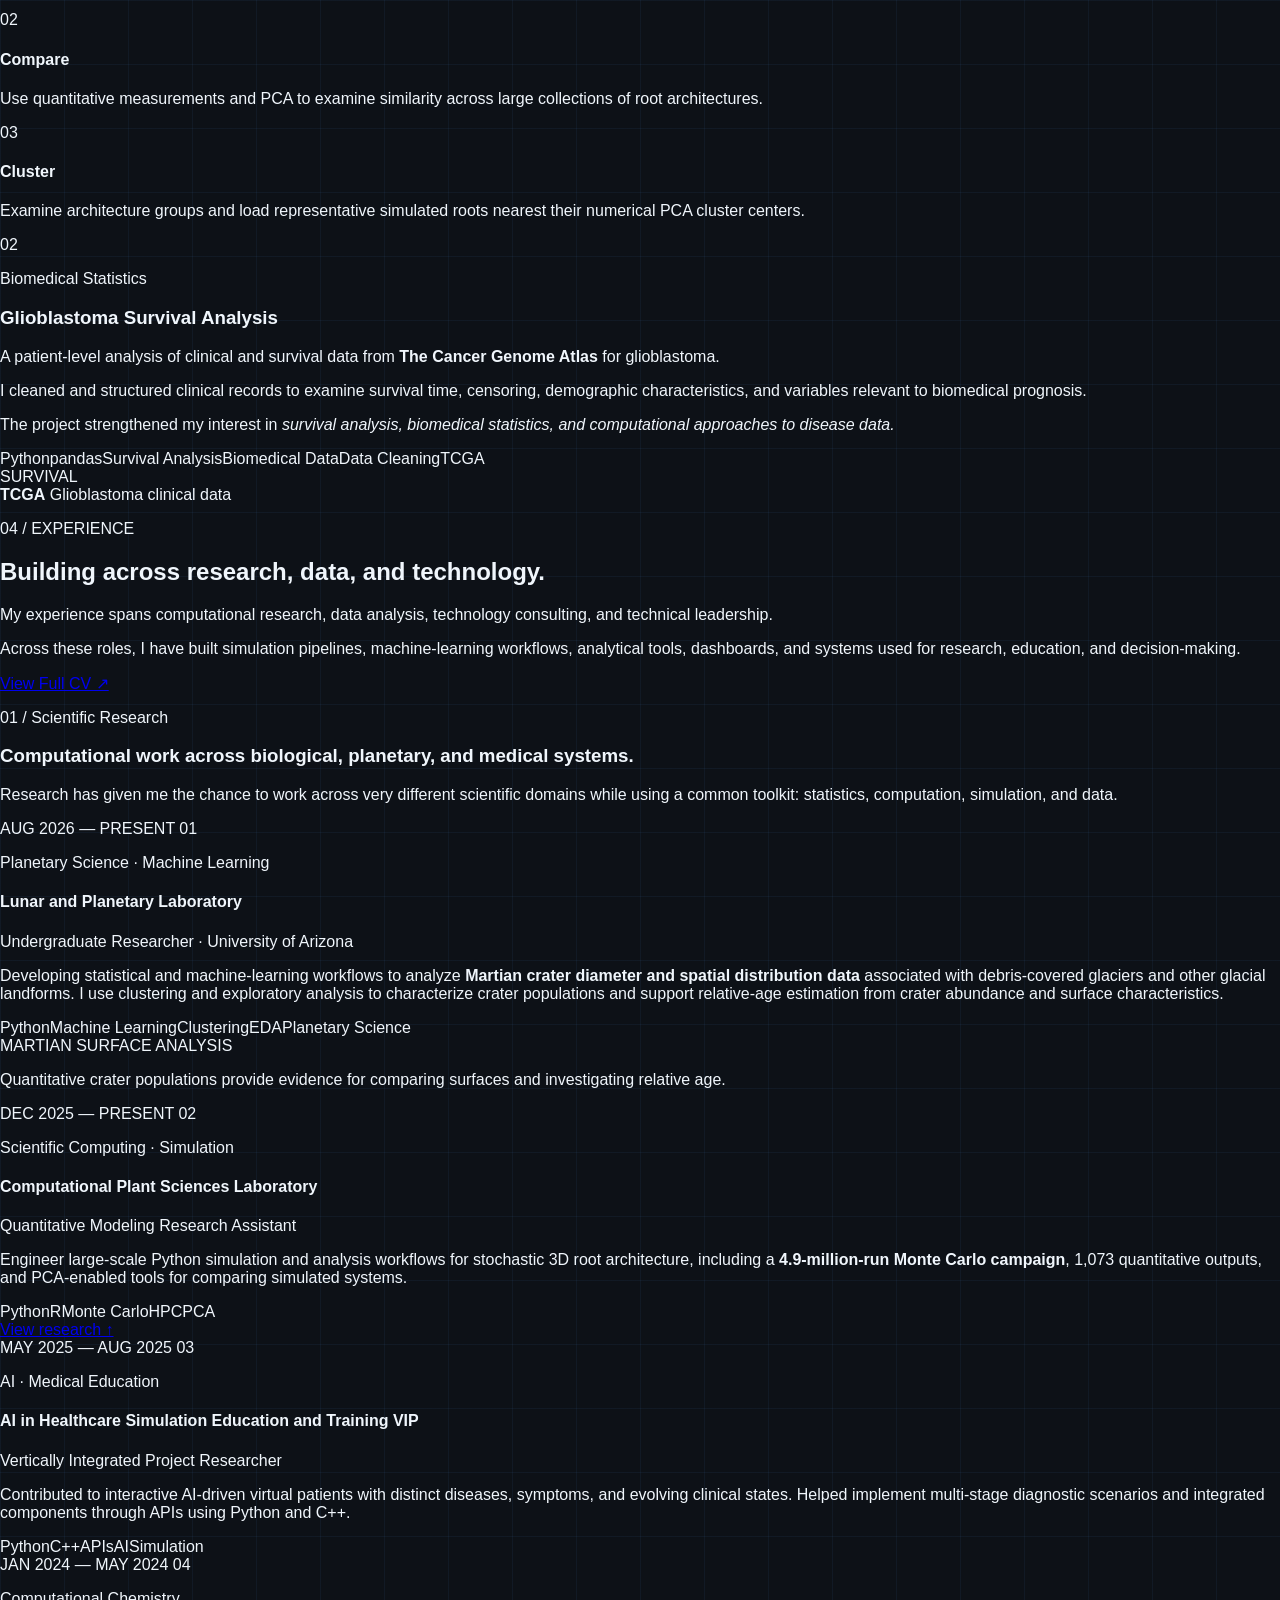
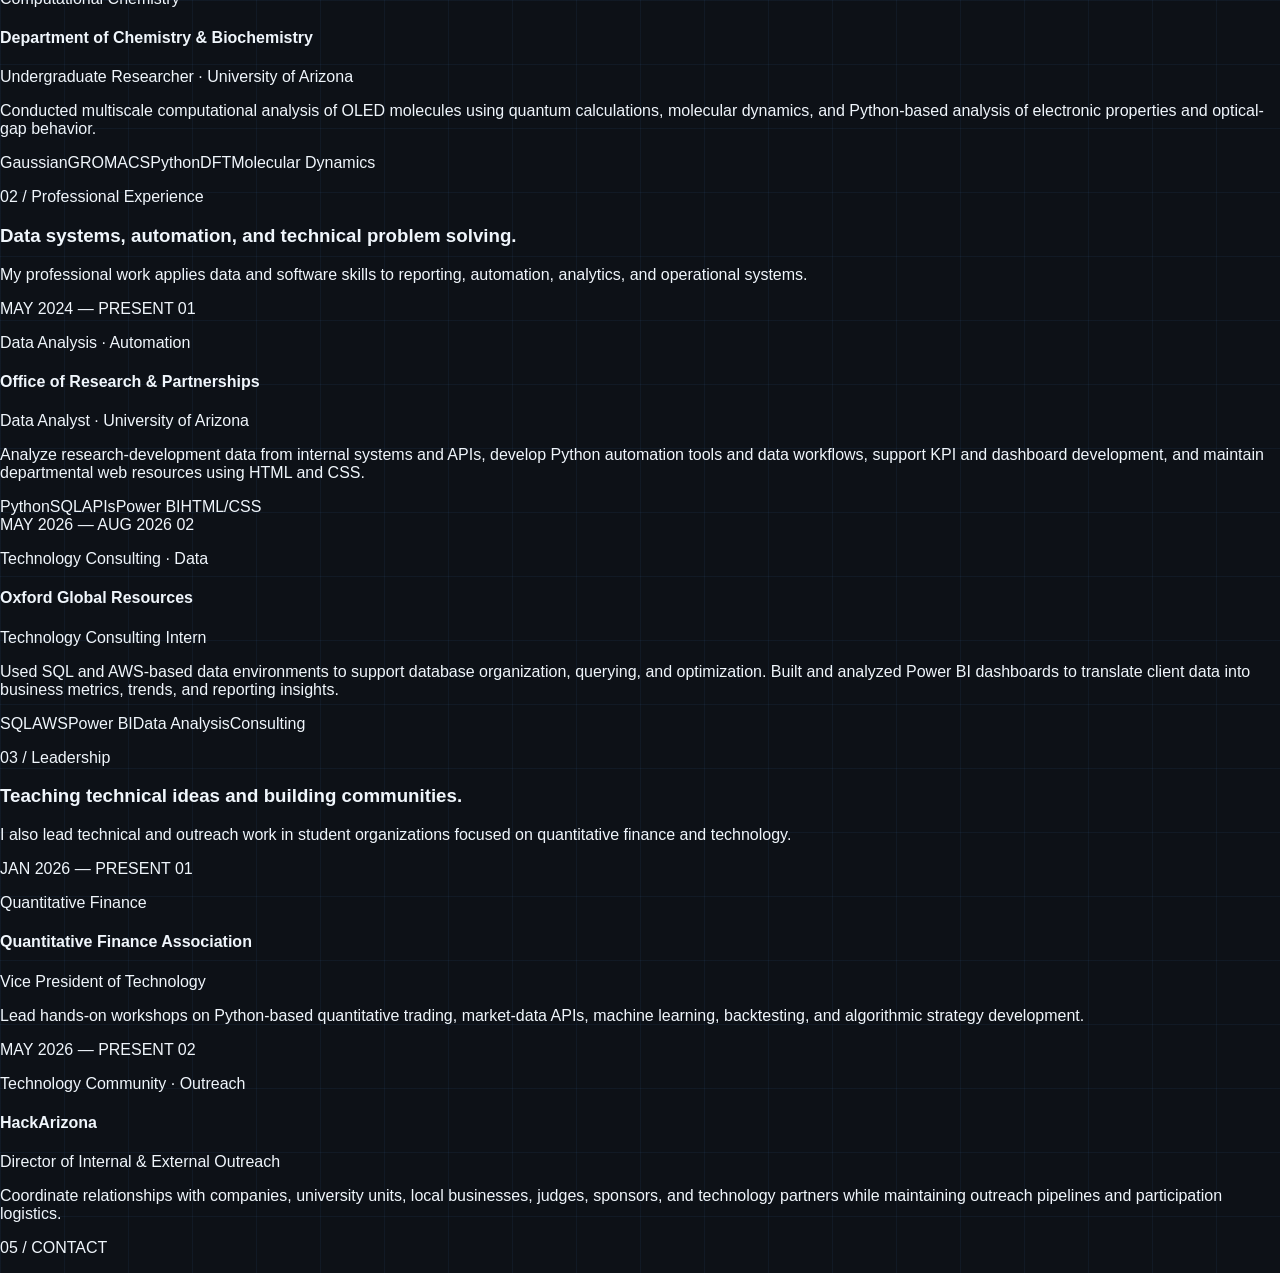
==== commit 99934874: "Update index.html" ====
--- a/index.html
+++ b/index.html
@@ -1,1626 +1,495 @@
+
 <!DOCTYPE html>
 <html lang="en">
-
 <head>
-    <meta charset="UTF-8">
-    <meta name="viewport" content="width=device-width, initial-scale=1.0">
-
-    <title>Luis Fernando Angulo</title>
-
-    <link rel="stylesheet" href="style.css?v=9">
+<meta charset="UTF-8">
+<meta name="viewport" content="width=device-width, initial-scale=1.0">
+<title>Luis Fernando Angulo</title>
+<link rel="stylesheet" href="style.css?v=10">
 </head>
-
 <body>
 
-    <!-- =========================
-         NAVIGATION
-    ========================== -->
-
-    <header class="navbar">
-
-        <a href="#home" class="logo">
-            Luis Fernando Angulo
-        </a>
-
-        <nav>
-            <a href="#about">About</a>
-            <a href="#research">Research</a>
-            <a href="#projects">Projects</a>
-            <a href="#experience">Experience</a>
-            <a href="#contact">Contact</a>
-        </nav>
-
-    </header>
-
-
-    <main>
-
-        <!-- =========================
-             HERO
-        ========================== -->
-
-        <section id="home" class="hero">
-
-            <div class="hero-content">
-
-                <p class="eyebrow">
-                    University of Arizona
-                </p>
-
-                <h1>
-                    Luis Fernando Angulo
-                </h1>
-
-                <h2>
-                    Statistics, computation, and biology.
-                </h2>
-
-                <p class="hero-description">
-                    Statistics & Data Science student and computational researcher
-                    interested in machine learning, scientific computing,
-                    computational biology, and biomedical data.
-                </p>
-
-                <div class="hero-links">
-
-                    <a
-                        href="https://www.linkedin.com/in/luis-angulo-3329111b1/"
-                        target="_blank"
-                        rel="noopener noreferrer"
-                        class="hero-link"
-                    >
-                        LinkedIn
-                    </a>
-
-                    <a
-                        href="https://github.com/luisferangulob"
-                        target="_blank"
-                        rel="noopener noreferrer"
-                        class="hero-link"
-                    >
-                        GitHub
-                    </a>
-
-                    <a
-                        href="mailto:luisferangulob@gmail.com"
-                        class="hero-link"
-                    >
-                        Email
-                    </a>
-
-                    <a
-                        href="#research"
-                        class="hero-link primary-link"
-                    >
-                        Explore Research ↓
-                    </a>
-
-                </div>
-
-            </div>
-
-
-            <!-- Future custom animation -->
-            <div class="hero-art">
-
-                <div class="animation-placeholder">
-
-                    <span>ROOT</span>
-
-                    <div class="placeholder-line"></div>
-
-                    <span>DATA</span>
-
-                    <div class="placeholder-line"></div>
-
-                    <span>BIOLOGY</span>
-
-                </div>
-
-            </div>
-
-        </section>
-
-
-        <!-- =========================
-             ABOUT
-        ========================== -->
-
-        <section id="about" class="content-section about-section">
-
-            <p class="section-label">
-                01 / ABOUT
-            </p>
-
-            <div class="about-grid">
-
-                <div class="about-heading">
-
-                    <h2>
-                        Statistics gives me the language.
-                        Computation gives me the tools.
-                    </h2>
-
-                </div>
-
-                <div class="about-copy">
-
-                    <p>
-                        I am a senior at the University of Arizona studying
-                        <strong>Statistics & Data Science</strong>, with minors in
-                        <strong>Computer Science</strong> and
-                        <strong>Microbiology</strong>.
-                    </p>
-
-                    <p>
-                        My work combines quantitative modeling, computation,
-                        and biology. I am interested in using statistical and
-                        computational methods to understand complex systems,
-                        with a focus on biomedical data, survival, disease,
-                        and biological structure.
-                    </p>
-
-                    <p>
-                        I currently conduct computational research developing
-                        and analyzing stochastic three-dimensional models of
-                        plant root architecture while independently exploring
-                        applications of statistics and machine learning to
-                        biomedical questions.
-                    </p>
-
-                </div>
-
-            </div>
-
-
-            <div class="about-details">
-
-                <article class="detail-card">
-
-                    <span class="detail-number">
-                        01
-                    </span>
-
-                    <h3>
-                        Statistics
-                    </h3>
-
-                    <p>
-                        Statistical modeling, machine learning,
-                        survival analysis, and quantitative inference.
-                    </p>
-
-                </article>
-
-
-                <article class="detail-card">
-
-                    <span class="detail-number">
-                        02
-                    </span>
-
-                    <h3>
-                        Computation
-                    </h3>
-
-                    <p>
-                        Scientific computing, simulation,
-                        high-performance computing, and
-                        data-intensive workflows.
-                    </p>
-
-                </article>
-
-
-                <article class="detail-card">
-
-                    <span class="detail-number">
-                        03
-                    </span>
-
-                    <h3>
-                        Biology
-                    </h3>
-
-                    <p>
-                        Computational biology, biomedical data,
-                        biological systems, and disease-focused research.
-                    </p>
-
-                </article>
-
-            </div>
-
-        </section>
-
-
-        <!-- =========================
-             RESEARCH
-        ========================== -->
-
-        <section id="research" class="content-section research-section">
-
-            <p class="section-label">
-                02 / RESEARCH
-            </p>
-
-
-            <div class="research-intro">
-
-                <div class="research-heading">
-
-                    <h2>
-                        Modeling biological structure
-                        through computation.
-                    </h2>
-
-                </div>
-
-
-                <div class="research-intro-copy">
-
-                    <p>
-                        My current research focuses on computational models of
-                        three-dimensional root architecture and the large-scale
-                        analysis of simulated biological structures.
-                    </p>
-
-                    <p>
-                        The project combines stochastic modeling, geometry,
-                        simulation, and high-performance computing to explore
-                        how local growth rules generate complex root systems.
-                    </p>
-
-                </div>
-
-            </div>
-
-
-            <!-- =========================
-                 CURRENT RESEARCH
-            ========================== -->
-
-            <article class="featured-research">
-
-                <div class="research-media">
-
-                    <img
-                        src="https://raw.githubusercontent.com/luisferangulob/luisferangulob/main/Gif_github.gif"
-                        alt="Animated three-dimensional root architecture simulation"
-                    >
-
-                    <p class="media-caption">
-                        Stochastic three-dimensional root architecture generated
-                        by the simulation framework.
-                    </p>
-
-                </div>
-
-
-                <div class="research-content">
-
-                    <p class="research-kicker">
-                        Featured Research
-                    </p>
-
-                    <h3>
-                        3D Root Architecture Simulation
-                    </h3>
-
-                    <p class="research-lab">
-                        <strong>Computational Plant Science Laboratory</strong>
-                        <span>·</span>
-                        University of Arizona
-                    </p>
-
-                    <p class="research-lead">
-                        I develop a <strong>stochastic computational framework</strong>
-                        for generating and analyzing three-dimensional root systems
-                        from local growth rules.
-                    </p>
-
-                    <p class="research-detail">
-                        The simulator uses
-                        <em>local coordinate systems, quaternion-based transformations,
-                        branching, self-avoidance, and Monte Carlo simulation</em>
-                        to generate complex root geometries across thousands of
-                        parameter configurations.
-                    </p>
-
-                    <p class="research-detail">
-                        The resulting structures are summarized through more than
-                        one hundred quantitative measurements, creating a large-scale
-                        dataset for studying how model parameters influence root
-                        architecture.
-                    </p>
-
-
-                    <div class="research-tags">
-
-                        <span>Python</span>
-                        <span>NumPy</span>
-                        <span>Monte Carlo</span>
-                        <span>HPC</span>
-                        <span>Scientific Computing</span>
-
-                    </div>
-
-
-                    <div class="research-links">
-
-                        <a
-                            href="https://github.com/luisferangulob/3d-root-architecture-simulator"
-                            target="_blank"
-                            rel="noopener noreferrer"
-                        >
-                            View Simulator ↗
-                        </a>
-
-                        <a
-                            href="https://github.com/luisferangulob/root-architecture-visualizer"
-                            target="_blank"
-                            rel="noopener noreferrer"
-                        >
-                            View Visualizer ↗
-                        </a>
-
-                    </div>
-
-                </div>
-
-            </article>
-
-
-            <div class="research-metrics">
-
-                <article class="metric-card">
-
-                    <span class="metric-value">
-                        4.9M+
-                    </span>
-
-                    <span class="metric-label">
-                        Monte Carlo Simulations
-                    </span>
-
-                    <p>
-                        Large-scale simulation runs generated across the
-                        parameter space.
-                    </p>
-
-                </article>
-
-
-                <article class="metric-card">
-
-                    <span class="metric-value">
-                        24,503
-                    </span>
-
-                    <span class="metric-label">
-                        Parameter Configurations
-                    </span>
-
-                    <p>
-                        Distinct combinations used to explore changes in
-                        simulated root architecture.
-                    </p>
-
-                </article>
-
-
-                <article class="metric-card">
-
-                    <span class="metric-value">
-                        130+
-                    </span>
-
-                    <span class="metric-label">
-                        Statistics per Simulation
-                    </span>
-
-                    <p>
-                        Structural and geometric measurements calculated for
-                        each simulated root system.
-                    </p>
-
-                </article>
-
-            </div>
-
-
-            <!-- =========================
-                 EARLIER RESEARCH
-            ========================== -->
-
-            <div class="earlier-research">
-
-                <div class="earlier-research-heading">
-
-                    <div>
-
-                        <p class="research-subsection-label">
-                            Earlier Research
-                        </p>
-
-                        <h3>
-                            Computational chemistry before
-                            computational biology.
-                        </h3>
-
-                    </div>
-
-
-                    <p class="earlier-research-intro">
-                        My earlier research introduced me to scientific computing
-                        through quantum chemistry, molecular dynamics, Linux-based
-                        workflows, and computational analysis of molecular systems.
-                    </p>
-
-                </div>
-
-
-                <article class="oled-research-card">
-
-                    <div class="oled-visual">
-
-                        <div class="oled-visual-label">
-                            MULTISCALE COMPUTATION
-                        </div>
-
-
-                        <div class="oled-pipeline">
-
-                            <div class="oled-stage">
-
-                                <span class="oled-stage-number">
-                                    01
-                                </span>
-
-                                <strong>
-                                    QUANTUM
-                                </strong>
-
-                                <small>
-                                    Electronic structure
-                                </small>
-
-                            </div>
-
-
-                            <div class="pipeline-connector"></div>
-
-
-                            <div class="oled-stage">
-
-                                <span class="oled-stage-number">
-                                    02
-                                </span>
-
-                                <strong>
-                                    DYNAMICS
-                                </strong>
-
-                                <small>
-                                    Molecular trajectories
-                                </small>
-
-                            </div>
-
-
-                            <div class="pipeline-connector"></div>
-
-
-                            <div class="oled-stage">
-
-                                <span class="oled-stage-number">
-                                    03
-                                </span>
-
-                                <strong>
-                                    ANALYSIS
-                                </strong>
-
-                                <small>
-                                    Python + comparison
-                                </small>
-
-                            </div>
-
-                        </div>
-
-
-                        <div class="oled-orbital">
-
-                            <div class="orbital-ring orbital-ring-one"></div>
-                            <div class="orbital-ring orbital-ring-two"></div>
-                            <div class="orbital-ring orbital-ring-three"></div>
-
-                            <div class="orbital-core"></div>
-
-                        </div>
-
-
-                        <p class="oled-visual-caption">
-                            Quantum calculations, molecular dynamics,
-                            and computational analysis combined in a
-                            multiscale OLED study.
-                        </p>
-
-                    </div>
-
-
-                    <div class="oled-content">
-
-                        <p class="research-kicker">
-                            Computational Chemistry · Research Report
-                        </p>
-
-                        <h3>
-                            Multiscale Simulations
-                            of OLED Molecules
-                        </h3>
-
-                        <p class="oled-subtitle">
-                            Quantum Optimizations, Comparative Analysis,
-                            and Optical Gap Estimations Across Time
-                        </p>
-
-
-                        <p class="research-lab">
-                            <strong>Department of Chemistry & Biochemistry</strong>
-                            <span>·</span>
-                            University of Arizona
-                        </p>
-
-                        <p class="research-collaboration">
-                            Luis Angulo + Sam Hershey
-                            <span>·</span>
-                            Equal contribution
-                        </p>
-
-
-                        <p class="oled-lead">
-                            I co-developed a multiscale computational study of
-                            <strong>3phCN-ICz, CzPA, and DOBNA</strong>,
-                            combining quantum calculations with molecular
-                            dynamics to investigate electronic structure and
-                            OLED-related molecular behavior.
-                        </p>
-
-
-                        <p class="oled-detail">
-                            Using <em>Gaussian with B3LYP/6-31G(d,p)</em>,
-                            we calculated HOMO, LUMO, and fundamental-gap
-                            values and compared computational estimates with
-                            values reported in the literature.
-                        </p>
-
-
-                        <p class="oled-detail">
-                            We then used <em>GROMACS molecular dynamics</em>
-                            with the OPLSaa force field to study molecular
-                            behavior across 8,000 ps simulations, extracting
-                            structures at multiple time points for additional
-                            electronic-property calculations.
-                        </p>
-
-
-                        <p class="oled-detail">
-                            Python analysis connected molecular trajectories,
-                            energy profiles, temperature, and electronic
-                            properties across time. Under our approximations,
-                            molecular interactions produced relatively small
-                            changes in estimated color purity.
-                        </p>
-
-
-                        <div class="research-tags oled-tags">
-
-                            <span>Gaussian</span>
-                            <span>GROMACS</span>
-                            <span>Slurm</span>
-                            <span>Python</span>
-                            <span>NumPy</span>
-                            <span>pandas</span>
-                            <span>DFT</span>
-                            <span>Molecular Dynamics</span>
-
-                        </div>
-
-
-                        <div class="research-links oled-links">
-
-                            <a
-                                href="https://luisferangulob.github.io/oled-multiscale-simulations.pdf"
-                                target="_blank"
-                                rel="noopener noreferrer"
-                                class="report-link"
-                            >
-                                View Research Report ↗
-                            </a>
-
-                        </div>
-
-                    </div>
-
-                </article>
-
-
-                <div class="oled-methods">
-
-                    <article class="oled-method-card">
-
-                        <span>
-                            01 / QUANTUM
-                        </span>
-
-                        <h4>
-                            Electronic Structure
-                        </h4>
-
-                        <p>
-                            Geometry optimization, frequency calculations,
-                            HOMO/LUMO estimation, and fundamental-gap analysis
-                            using Gaussian and density functional theory.
-                        </p>
-
-                    </article>
-
-
-                    <article class="oled-method-card">
-
-                        <span>
-                            02 / DYNAMICS
-                        </span>
-
-                        <h4>
-                            Molecular Simulation
-                        </h4>
-
-                        <p>
-                            NVT and NPT molecular dynamics simulations using
-                            GROMACS, periodic boundaries, and the OPLSaa
-                            force field.
-                        </p>
-
-                    </article>
-
-
-                    <article class="oled-method-card">
-
-                        <span>
-                            03 / ANALYSIS
-                        </span>
-
-                        <h4>
-                            Scientific Computing
-                        </h4>
-
-                        <p>
-                            Linux and Slurm workflows with Python, pandas,
-                            NumPy, and Matplotlib for trajectory-derived
-                            quantitative analysis.
-                        </p>
-
-                    </article>
-
-                </div>
-
-            </div>
-
-        </section>
-
-
-        <!-- =========================
-             PROJECTS
-        ========================== -->
-
-        <section id="projects" class="content-section projects-section">
-
-            <p class="section-label">
-                03 / PROJECTS
-            </p>
-
-
-            <div class="projects-intro">
-
-                <div class="projects-heading">
-
-                    <h2>
-                        Turning computation
-                        into tools and analysis.
-                    </h2>
-
-                </div>
-
-
-                <div class="projects-intro-copy">
-
-                    <p>
-                        My projects extend research and coursework into
-                        interactive tools and independent statistical analyses.
-                    </p>
-
-                    <p>
-                        I use simulation, dimensionality reduction,
-                        visualization, and statistical modeling to make complex
-                        datasets easier to explore and interpret.
-                    </p>
-
-                </div>
-
-            </div>
-
-
-            <!-- =========================
-                 PROJECT 01
-            ========================== -->
-
-            <article class="project project-featured">
-
-                <div class="project-number">
-                    01
-                </div>
-
-
-                <div class="project-header">
-
-                    <div>
-
-                        <p class="project-type">
-                            Interactive Scientific Application
-                        </p>
-
-                        <h3>
-                            Root Architecture Visualizer
-                        </h3>
-
-                    </div>
-
-
-                    <a
-                        href="https://github.com/luisferangulob/root-architecture-visualizer"
-                        target="_blank"
-                        rel="noopener noreferrer"
-                        class="project-arrow"
-                        aria-label="Open Root Architecture Visualizer repository"
-                    >
-                        ↗
-                    </a>
-
-                </div>
-
-
-                <div class="project-feature-grid">
-
-                    <div class="project-visual">
-
-                        <img
-                            src="https://raw.githubusercontent.com/luisferangulob/luisferangulob/main/App.gif"
-                            alt="Animated demonstration of the Root Architecture Visualizer"
-                        >
-
-                        <p class="project-caption">
-                            Interactive exploration of simulated root geometry,
-                            parameters, metrics, and statistical structure.
-                        </p>
-
-                    </div>
-
-
-                    <div class="project-copy">
-
-                        <p class="project-lead">
-                            An interactive analysis environment for
-                            <strong>exploring, comparing, and clustering
-                            simulated 3D root architectures.</strong>
-                        </p>
-
-                        <p>
-                            The application turns simulation outputs into an
-                            interface for inspecting individual root geometries,
-                            parameter configurations, and quantitative
-                            structural measurements.
-                        </p>
-
-                        <p>
-                            I am extending the app with
-                            <strong>PCA-based architecture analysis</strong>
-                            to study similarity across high-dimensional root
-                            measurements and identify groups of quantitatively
-                            related architectures.
-                        </p>
-
-                        <p>
-                            Cluster exploration connects numerical structure
-                            back to geometry by loading
-                            <em>real simulated roots nearest the PCA cluster
-                            centers</em>, rather than creating artificial
-                            centroid root structures.
-                        </p>
-
-
-                        <div class="project-tags">
-
-                            <span>Python</span>
-                            <span>Streamlit</span>
-                            <span>PCA</span>
-                            <span>Clustering</span>
-                            <span>Dimensionality Reduction</span>
-                            <span>Data Visualization</span>
-
-                        </div>
-
-
-                        <a
-                            href="https://github.com/luisferangulob/root-architecture-visualizer"
-                            target="_blank"
-                            rel="noopener noreferrer"
-                            class="project-button"
-                        >
-                            View Repository ↗
-                        </a>
-
-                    </div>
-
-                </div>
-
-
-                <div class="project-capabilities">
-
-                    <article class="capability">
-
-                        <span>
-                            01
-                        </span>
-
-                        <h4>
-                            Explore
-                        </h4>
-
-                        <p>
-                            Inspect simulated 3D roots alongside their model
-                            parameters and calculated structural measurements.
-                        </p>
-
-                    </article>
-
-
-                    <article class="capability">
-
-                        <span>
-                            02
-                        </span>
-
-                        <h4>
-                            Compare
-                        </h4>
-
-                        <p>
-                            Use quantitative measurements and PCA to examine
-                            similarity across large collections of root
-                            architectures.
-                        </p>
-
-                    </article>
-
-
-                    <article class="capability">
-
-                        <span>
-                            03
-                        </span>
-
-                        <h4>
-                            Cluster
-                        </h4>
-
-                        <p>
-                            Examine architecture groups and load representative
-                            simulated roots nearest their numerical PCA cluster
-                            centers.
-                        </p>
-
-                    </article>
-
-                </div>
-
-            </article>
-
-
-            <!-- =========================
-                 PROJECT 02
-            ========================== -->
-
-            <article class="project project-secondary">
-
-                <div class="project-number">
-                    02
-                </div>
-
-
-                <div class="secondary-project-grid">
-
-                    <div class="secondary-project-title">
-
-                        <p class="project-type">
-                            Biomedical Statistics
-                        </p>
-
-                        <h3>
-                            Glioblastoma
-                            Survival Analysis
-                        </h3>
-
-                    </div>
-
-
-                    <div class="secondary-project-content">
-
-                        <p class="project-lead">
-                            A patient-level analysis of clinical and survival
-                            data from <strong>The Cancer Genome Atlas</strong>
-                            for glioblastoma.
-                        </p>
-
-                        <p>
-                            I cleaned and structured clinical records to examine
-                            survival time, censoring, demographic characteristics,
-                            and variables relevant to biomedical prognosis.
-                        </p>
-
-                        <p>
-                            The project strengthened my interest in
-                            <em>survival analysis, biomedical statistics,
-                            and computational approaches to disease data.</em>
-                        </p>
-
-
-                        <div class="project-tags">
-
-                            <span>Python</span>
-                            <span>pandas</span>
-                            <span>Survival Analysis</span>
-                            <span>Biomedical Data</span>
-                            <span>Data Cleaning</span>
-                            <span>TCGA</span>
-
-                        </div>
-
-                    </div>
-
-
-                    <div class="gbm-visual">
-
-                        <div class="gbm-line"></div>
-
-                        <span class="gbm-label">
-                            SURVIVAL
-                        </span>
-
-                        <div class="gbm-stat">
-
-                            <strong>
-                                TCGA
-                            </strong>
-
-                            <span>
-                                Glioblastoma clinical data
-                            </span>
-
-                        </div>
-
-                    </div>
-
-                </div>
-
-            </article>
-
-        </section>
-
-
-        <!-- =========================
-             EXPERIENCE
-        ========================== -->
-
-        <section id="experience" class="content-section experience-section">
-
-            <p class="section-label">
-                04 / EXPERIENCE
-            </p>
-
-
-            <div class="experience-intro">
-
-                <div class="experience-heading">
-
-                    <h2>
-                        Building across research,
-                        data, and technology.
-                    </h2>
-
-                </div>
-
-
-                <div class="experience-intro-copy">
-
-                    <p>
-                        My experience spans computational research, data analysis,
-                        technology consulting, and technical leadership.
-                    </p>
-
-                    <p>
-                        Across these roles, I have built simulation pipelines,
-                        machine-learning workflows, analytical tools, dashboards,
-                        and systems used for research, education, and
-                        decision-making.
-                    </p>
-
-                    <a
-                        href="Luis_Angulo_CV.pdf"
-                        target="_blank"
-                        rel="noopener noreferrer"
-                        class="experience-cv-button"
-                    >
-                        View Full CV ↗
-                    </a>
-
-                </div>
-
-            </div>
-
-
-            <!-- =========================
-                 SCIENTIFIC RESEARCH
-            ========================== -->
-
-            <div class="experience-group">
-
-                <div class="experience-group-header">
-
-                    <div>
-
-                        <p class="experience-group-label">
-                            01 / SCIENTIFIC RESEARCH
-                        </p>
-
-                        <h3>
-                            Computational work across
-                            biological, planetary, and medical systems.
-                        </h3>
-
-                    </div>
-
-
-                    <p>
-                        Research has given me the chance to work across very
-                        different scientific domains while using a common toolkit:
-                        statistics, computation, simulation, and data.
-                    </p>
-
-                </div>
-
-
-                <article class="experience-featured">
-
-                    <div class="experience-feature-copy">
-
-                        <div class="experience-topline">
-
-                            <span class="experience-date">
-                                AUG 2026 — PRESENT
-                            </span>
-
-                            <span class="experience-status">
-                                CURRENT
-                            </span>
-
-                        </div>
-
-                        <p class="experience-type">
-                            Planetary Science · Machine Learning
-                        </p>
-
-                        <h4>
-                            Lunar and Planetary Laboratory
-                        </h4>
-
-                        <p class="experience-role">
-                            Undergraduate Researcher
-                            <span>·</span>
-                            University of Arizona
-                        </p>
-
-                        <p class="experience-lead">
-                            Developing statistical and machine-learning workflows
-                            to analyze <strong>Martian crater diameter and spatial
-                            distribution data</strong> associated with
-                            debris-covered glaciers and other glacial landforms.
-                        </p>
-
-                        <p class="experience-detail">
-                            I use clustering and exploratory analysis to
-                            characterize crater populations and support relative-age
-                            estimation from crater abundance and surface
-                            characteristics.
-                        </p>
-
-                        <div class="experience-tags">
-
-                            <span>Python</span>
-                            <span>Machine Learning</span>
-                            <span>Clustering</span>
-                            <span>EDA</span>
-                            <span>Planetary Science</span>
-
-                        </div>
-
-                    </div>
-
-
-                    <div class="crater-visual">
-
-                        <span class="crater-visual-label">
-                            MARTIAN SURFACE ANALYSIS
-                        </span>
-
-                        <div class="crater-field" aria-hidden="true">
-
-                            <div class="crater crater-one"></div>
-                            <div class="crater crater-two"></div>
-                            <div class="crater crater-three"></div>
-                            <div class="crater crater-four"></div>
-                            <div class="crater crater-five"></div>
-
-                            <div class="crater-track"></div>
-
-                        </div>
-
-                        <p>
-                            Quantitative crater populations provide evidence for
-                            comparing surfaces and investigating relative age.
-                        </p>
-
-                    </div>
-
-                </article>
-
-
-                <div class="research-experience-grid">
-
-                    <article class="experience-card">
-
-                        <div class="experience-topline">
-
-                            <span class="experience-date">
-                                DEC 2025 — PRESENT
-                            </span>
-
-                            <span class="experience-index">
-                                02
-                            </span>
-
-                        </div>
-
-                        <p class="experience-type">
-                            Scientific Computing · Simulation
-                        </p>
-
-                        <h4>
-                            Computational Plant Sciences Laboratory
-                        </h4>
-
-                        <p class="experience-role">
-                            Quantitative Modeling Research Assistant
-                        </p>
-
-                        <p>
-                            Engineer large-scale Python simulation and analysis
-                            workflows for stochastic 3D root architecture,
-                            including a <strong>4.9-million-run Monte Carlo
-                            campaign</strong>, 1,073 quantitative outputs, and
-                            PCA-enabled tools for comparing simulated systems.
-                        </p>
-
-                        <div class="experience-tags">
-
-                            <span>Python</span>
-                            <span>R</span>
-                            <span>Monte Carlo</span>
-                            <span>HPC</span>
-                            <span>PCA</span>
-
-                        </div>
-
-                        <a
-                            href="#research"
-                            class="experience-inline-link"
-                        >
-                            View research ↑
-                        </a>
-
-                    </article>
-
-
-                    <article class="experience-card">
-
-                        <div class="experience-topline">
-
-                            <span class="experience-date">
-                                MAY 2025 — AUG 2025
-                            </span>
-
-                            <span class="experience-index">
-                                03
-                            </span>
-
-                        </div>
-
-                        <p class="experience-type">
-                            Healthcare · AI Simulation
-                        </p>
-
-                        <h4>
-                            AI in Healthcare Simulation Education & Training
-                        </h4>
-
-                        <p class="experience-role">
-                            Vertically Integrated Project Researcher
-                        </p>
-
-                        <p>
-                            Helped develop interactive AI-driven virtual patients
-                            for medical-student diagnostic training, including
-                            evolving clinical states and multi-stage scenarios in
-                            which diagnostic and treatment decisions altered
-                            patient progression.
-                        </p>
-
-                        <div class="experience-tags">
-
-                            <span>Python</span>
-                            <span>C++</span>
-                            <span>APIs</span>
-                            <span>Healthcare</span>
-                            <span>Simulation</span>
-
-                        </div>
-
-                    </article>
-
-                </div>
-
-            </div>
-
-
-            <!-- =========================
-                 DATA & TECHNOLOGY
-            ========================== -->
-
-            <div class="experience-group">
-
-                <div class="experience-group-header">
-
-                    <div>
-
-                        <p class="experience-group-label">
-                            02 / DATA & TECHNOLOGY
-                        </p>
-
-                        <h3>
-                            Applying data beyond
-                            the research lab.
-                        </h3>
-
-                    </div>
-
-
-                    <p>
-                        My professional work has focused on turning raw
-                        operational information into useful systems, reporting,
-                        automation, and decision support.
-                    </p>
-
-                </div>
-
-
-                <div class="professional-experience-grid">
-
-                    <article class="professional-card professional-card-primary">
-
-                        <div class="experience-topline">
-
-                            <span class="experience-date">
-                                MAY 2024 — PRESENT
-                            </span>
-
-                            <span class="experience-status">
-                                CURRENT
-                            </span>
-
-                        </div>
-
-                        <p class="experience-type">
-                            Data Analysis · Automation
-                        </p>
-
-                        <h4>
-                            Office of Research & Partnerships
-                        </h4>
-
-                        <p class="experience-role">
-                            Data Analyst
-                            <span>·</span>
-                            University of Arizona
-                        </p>
-
-                        <p class="professional-lead">
-                            Building data systems and automation for
-                            university research operations.
-                        </p>
-
-                        <p>
-                            I analyze research-development data from internal
-                            systems and APIs for KPI development, departmental
-                            reporting, faculty-engagement metrics, and interactive
-                            dashboards.
-                        </p>
-
-                        <p>
-                            I also develop Python automation tools and internal
-                            applications, maintain web resources using HTML/CSS,
-                            and contribute to data-collection infrastructure and
-                            centralized database planning.
-                        </p>
-
-                        <div class="experience-tags">
-
-                            <span>Python</span>
-                            <span>APIs</span>
-                            <span>Data Analysis</span>
-                            <span>Automation</span>
-                            <span>HTML/CSS</span>
-                            <span>Dashboards</span>
-
-                        </div>
-
-                    </article>
-
-
-                    <article class="professional-card">
-
-                        <div class="experience-topline">
-
-                            <span class="experience-date">
-                                MAY 2026 — AUG 2026
-                            </span>
-
-                            <span class="experience-index">
-                                02
-                            </span>
-
-                        </div>
-
-                        <p class="experience-type">
-                            Technology Consulting
-                        </p>
-
-                        <h4>
-                            Oxford Global Resources
-                        </h4>
-
-                        <p class="experience-role">
-                            Technology Consulting Intern
-                        </p>
-
-                        <p>
-                            Used SQL and AWS-based data environments to support
-                            database organization, querying, and optimization for
-                            client product, sales, and operational data.
-                        </p>
-
-                        <p>
-                            Built and analyzed Power BI dashboards and supported
-                            consulting work involving database design, web-process
-                            optimization, and digital-system improvements.
-                        </p>
-
-                        <div class="experience-tags">
-
-                            <span>SQL</span>
-                            <span>AWS</span>
-                            <span>Power BI</span>
-                            <span>Databases</span>
-                            <span>Consulting</span>
-
-                        </div>
-
-                    </article>
-
-                </div>
-
-            </div>
-
-
-            <!-- =========================
-                 TECHNICAL LEADERSHIP
-            ========================== -->
-
-            <div class="experience-group">
-
-                <div class="experience-group-header">
-
-                    <div>
-
-                        <p class="experience-group-label">
-                            03 / TECHNICAL LEADERSHIP
-                        </p>
-
-                        <h3>
-                            Teaching, building,
-                            and connecting people.
-                        </h3>
-
-                    </div>
-
-
-                    <p>
-                        I also use technical work as a way to teach others,
-                        organize teams, and build relationships between students,
-                        researchers, and external partners.
-                    </p>
-
-                </div>
-
-
-                <div class="leadership-grid">
-
-                    <article class="leadership-card">
-
-                        <span class="leadership-number">
-                            01
-                        </span>
-
-                        <p class="experience-date">
-                            JAN 2026 — PRESENT
-                        </p>
-
-                        <h4>
-                            Quantitative Finance Association
-                        </h4>
-
-                        <p class="experience-role">
-                            Vice President of Technology
-                            <span>·</span>
-                            Eller College of Management
-                        </p>
-
-                        <p>
-                            Lead technical workshops on Python-based quantitative
-                            trading, teaching market-data APIs, financial feature
-                            engineering, machine learning, and algorithmic strategy
-                            development.
-                        </p>
-
-                        <p>
-                            I build instructional workflows using scikit-learn,
-                            TensorFlow/Keras LSTMs, Alpaca, backtesting, portfolio
-                            rebalancing, and benchmark comparison.
-                        </p>
-
-                        <div class="experience-tags">
-
-                            <span>Python</span>
-                            <span>Machine Learning</span>
-                            <span>TensorFlow</span>
-                            <span>APIs</span>
-                            <span>Quantitative Finance</span>
-
-                        </div>
-
-                    </article>
-
-
-                    <article class="leadership-card">
-
-                        <span class="leadership-number">
-                            02
-                        </span>
-
-                        <p class="experience-date">
-                            MAY 2026 — PRESENT
-                        </p>
-
-                        <h4>
-                            HackArizona
-                        </h4>
-
-                        <p class="experience-role">
-                            Director of Internal & External Outreach
-                        </p>
-
-                        <p>
-                            Coordinate relationships with companies, university
-                            units, local businesses, and community partners for
-                            sponsorships, in-kind contributions, judges,
-                            technology partnerships, and event support.
-                        </p>
-
-                        <p>
-                            I maintain outreach pipelines and coordinate partner
-                            participation with the organizing team across
-                            sponsorship, judging, and technical collaboration.
-                        </p>
-
-                        <div class="experience-tags">
-
-                            <span>Leadership</span>
-                            <span>Partnerships</span>
-                            <span>Outreach</span>
-                            <span>Technology</span>
-
-                        </div>
-
-                    </article>
-
-                </div>
-
-            </div>
-
-
-            <!-- =========================
-                 CV CTA
-            ========================== -->
-
-            <div class="experience-cv-cta">
-
-                <div>
-
-                    <p class="experience-group-label">
-                        FULL RECORD
-                    </p>
-
-                    <h3>
-                        Want the complete timeline?
-                    </h3>
-
-                    <p>
-                        My CV includes education, research, professional
-                        experience, leadership, technical skills, and honors.
-                    </p>
-
-                </div>
-
-
-                <a
-                    href="Luis_Angulo_CV.pdf"
-                    target="_blank"
-                    rel="noopener noreferrer"
-                    class="experience-cv-button experience-cv-button-primary"
-                >
-                    Open Full CV ↗
-                </a>
-
-            </div>
-
-        </section>
-
-
-        <!-- =========================
-             CONTACT
-        ========================== -->
-
-        <section id="contact" class="content-section">
-
-            <p class="section-label">
-                05 / CONTACT
-            </p>
-
-        </section>
-
-    </main>
-
+<header class="navbar">
+<a class="logo" href="#home">Luis Fernando Angulo</a>
+<nav>
+<a href="#about">About</a>
+<a href="#research">Research</a>
+<a href="#projects">Projects</a>
+<a href="#experience">Experience</a>
+<a href="#contact">Contact</a>
+</nav>
+</header>
+
+<main>
+
+<!-- HERO -->
+
+<section class="hero" id="home">
+<div class="hero-content">
+<p class="eyebrow">University of Arizona</p>
+<h1>Luis Fernando Angulo</h1>
+<h2>Statistics, computation, and biology.</h2>
+<p class="hero-description">
+Statistics &amp; Data Science student and computational researcher interested in machine learning, scientific computing, computational biology, and biomedical data.
+</p>
+<div class="hero-links">
+<a class="hero-link" href="https://www.linkedin.com/in/luis-angulo-3329111b1/" target="_blank" rel="noopener noreferrer">LinkedIn</a>
+<a class="hero-link" href="https://github.com/luisferangulob" target="_blank" rel="noopener noreferrer">GitHub</a>
+<a class="hero-link" href="mailto:luisferangulob@gmail.com">Email</a>
+<a class="hero-link primary-link" href="#research">Explore Research ↓</a>
+</div>
+</div>
+<div class="hero-art">
+<div class="animation-placeholder">
+<span>ROOT</span>
+<div class="placeholder-line"></div>
+<span>DATA</span>
+<div class="placeholder-line"></div>
+<span>BIOLOGY</span>
+</div>
+</div>
+</section>
+
+<!-- ABOUT -->
+
+<section class="content-section about-section" id="about">
+<p class="section-label">01 / ABOUT</p>
+<div class="about-grid">
+<div class="about-heading">
+<h2>Statistics gives me the language. Computation gives me the tools.</h2>
+</div>
+<div class="about-copy">
+<p>I am a senior at the University of Arizona studying <strong>Statistics &amp; Data Science</strong>, with minors in <strong>Computer Science</strong> and <strong>Microbiology</strong>.</p>
+<p>My work combines quantitative modeling, computation, and biology. I am interested in using statistical and computational methods to understand complex systems, with a focus on biomedical data, survival, disease, and biological structure.</p>
+<p>I currently conduct computational research developing and analyzing stochastic three-dimensional models of plant root architecture while independently exploring applications of statistics and machine learning to biomedical questions.</p>
+</div>
+</div>
+
+<div class="about-details">
+<article class="detail-card">
+<span class="detail-number">01</span>
+<h3>Statistics</h3>
+<p>Statistical modeling, machine learning, survival analysis, and quantitative inference.</p>
+</article>
+<article class="detail-card">
+<span class="detail-number">02</span>
+<h3>Computation</h3>
+<p>Scientific computing, simulation, high-performance computing, and data-intensive workflows.</p>
+</article>
+<article class="detail-card">
+<span class="detail-number">03</span>
+<h3>Biology</h3>
+<p>Computational biology, biomedical data, biological systems, and disease-focused research.</p>
+</article>
+</div>
+</section>
+
+<!-- RESEARCH -->
+
+<section class="content-section research-section" id="research">
+<p class="section-label">02 / RESEARCH</p>
+<div class="research-intro">
+<div class="research-heading">
+<h2>Modeling biological structure through computation.</h2>
+</div>
+<div class="research-intro-copy">
+<p>My current research focuses on computational models of three-dimensional root architecture and the large-scale analysis of simulated biological structures.</p>
+<p>The project combines stochastic modeling, geometry, simulation, and high-performance computing to explore how local growth rules generate complex root systems.</p>
+</div>
+</div>
+
+<article class="featured-research">
+<div class="research-media">
+<img src="https://raw.githubusercontent.com/luisferangulob/luisferangulob/main/Gif_github.gif" alt="Animated three-dimensional root architecture simulation">
+<p class="media-caption">Stochastic three-dimensional root architecture generated by the simulation framework.</p>
+</div>
+<div class="research-content">
+<p class="research-kicker">Featured Research</p>
+<h3>3D Root Architecture Simulation</h3>
+<p class="research-lab"><strong>Computational Plant Science Laboratory</strong><span>·</span> University of Arizona</p>
+<p class="research-lead">I develop a <strong>stochastic computational framework</strong> for generating and analyzing three-dimensional root systems from local growth rules.</p>
+<p class="research-detail">The simulator uses <em>local coordinate systems, quaternion-based transformations, branching, self-avoidance, and Monte Carlo simulation</em> to generate complex root geometries across thousands of parameter configurations.</p>
+<p class="research-detail">The resulting structures are summarized through more than one hundred quantitative measurements, creating a large-scale dataset for studying how model parameters influence root architecture.</p>
+<div class="research-tags">
+<span>Python</span><span>NumPy</span><span>Monte Carlo</span><span>HPC</span><span>Scientific Computing</span>
+</div>
+<div class="research-links">
+<a href="https://github.com/luisferangulob/3d-root-architecture-simulator" target="_blank" rel="noopener noreferrer">View Simulator ↗</a>
+<a href="https://github.com/luisferangulob/root-architecture-visualizer" target="_blank" rel="noopener noreferrer">View Visualizer ↗</a>
+</div>
+</div>
+</article>
+
+<div class="research-metrics">
+<article class="metric-card">
+<span class="metric-value">4.9M+</span>
+<span class="metric-label">Monte Carlo Simulations</span>
+<p>Large-scale simulation runs generated across the parameter space.</p>
+</article>
+<article class="metric-card">
+<span class="metric-value">24,503</span>
+<span class="metric-label">Parameter Configurations</span>
+<p>Distinct combinations used to explore changes in simulated root architecture.</p>
+</article>
+<article class="metric-card">
+<span class="metric-value">130+</span>
+<span class="metric-label">Statistics per Simulation</span>
+<p>Structural and geometric measurements calculated for each simulated root system.</p>
+</article>
+</div>
+
+<!-- EARLIER RESEARCH -->
+
+<div class="earlier-research">
+<div class="earlier-research-heading">
+<div>
+<p class="research-subsection-label">Earlier Research</p>
+<h3>Computational chemistry before computational biology.</h3>
+</div>
+<p class="earlier-research-intro">My earlier research introduced me to scientific computing through quantum chemistry, molecular dynamics, Linux-based workflows, and computational analysis of molecular systems.</p>
+</div>
+
+<article class="oled-research-card">
+<div class="oled-visual">
+<div class="oled-visual-label">MULTISCALE COMPUTATION</div>
+<div class="oled-pipeline">
+<div class="oled-stage">
+<span class="oled-stage-number">01</span>
+<strong>QUANTUM</strong>
+<small>Electronic structure</small>
+</div>
+<div class="pipeline-connector"></div>
+<div class="oled-stage">
+<span class="oled-stage-number">02</span>
+<strong>DYNAMICS</strong>
+<small>Molecular trajectories</small>
+</div>
+<div class="pipeline-connector"></div>
+<div class="oled-stage">
+<span class="oled-stage-number">03</span>
+<strong>ANALYSIS</strong>
+<small>Python + comparison</small>
+</div>
+</div>
+<div class="oled-orbital">
+<div class="orbital-ring orbital-ring-one"></div>
+<div class="orbital-ring orbital-ring-two"></div>
+<div class="orbital-ring orbital-ring-three"></div>
+<div class="orbital-core"></div>
+</div>
+<p class="oled-visual-caption">Quantum calculations, molecular dynamics, and computational analysis combined in a multiscale OLED study.</p>
+</div>
+
+<div class="oled-content">
+<p class="research-kicker">Computational Chemistry · Research Report</p>
+<h3>Multiscale Simulations of OLED Molecules</h3>
+<p class="oled-subtitle">Quantum Optimizations, Comparative Analysis, and Optical Gap Estimations Across Time</p>
+<p class="research-lab"><strong>Department of Chemistry &amp; Biochemistry</strong><span>·</span> University of Arizona</p>
+<p class="research-collaboration">Luis Angulo + Sam Hershey <span>·</span> Equal contribution</p>
+<p class="oled-lead">I co-developed a multiscale computational study of <strong>3phCN-ICz, CzPA, and DOBNA</strong>, combining quantum calculations with molecular dynamics to investigate electronic structure and OLED-related molecular behavior.</p>
+<p class="oled-detail">Using <em>Gaussian with B3LYP/6-31G(d,p)</em>, we calculated HOMO, LUMO, and fundamental-gap values and compared computational estimates with values reported in the literature.</p>
+<p class="oled-detail">We then used <em>GROMACS molecular dynamics</em> with the OPLSaa force field to study molecular behavior across 8,000 ps simulations, extracting structures at multiple time points for additional electronic-property calculations.</p>
+<p class="oled-detail">Python analysis connected molecular trajectories, energy profiles, temperature, and electronic properties across time. Under our approximations, molecular interactions produced relatively small changes in estimated color purity.</p>
+<div class="research-tags oled-tags">
+<span>Gaussian</span><span>GROMACS</span><span>Slurm</span><span>Python</span><span>NumPy</span><span>pandas</span><span>DFT</span><span>Molecular Dynamics</span>
+</div>
+<div class="research-links oled-links">
+<a class="report-link" href="oled-multiscale-simulations.pdf" target="_blank" rel="noopener noreferrer">View Research Report ↗</a>
+</div>
+</div>
+</article>
+
+<div class="oled-methods">
+<article class="oled-method-card">
+<span>01 / QUANTUM</span>
+<h4>Electronic Structure</h4>
+<p>Geometry optimization, frequency calculations, HOMO/LUMO estimation, and fundamental-gap analysis using Gaussian and density functional theory.</p>
+</article>
+<article class="oled-method-card">
+<span>02 / DYNAMICS</span>
+<h4>Molecular Simulation</h4>
+<p>NVT and NPT molecular dynamics simulations using GROMACS, periodic boundaries, and the OPLSaa force field.</p>
+</article>
+<article class="oled-method-card">
+<span>03 / ANALYSIS</span>
+<h4>Scientific Computing</h4>
+<p>Linux and Slurm workflows with Python, pandas, NumPy, and Matplotlib for trajectory-derived quantitative analysis.</p>
+</article>
+</div>
+</div>
+</section>
+
+<!-- PROJECTS -->
+
+<section class="content-section projects-section" id="projects">
+<p class="section-label">03 / PROJECTS</p>
+<div class="projects-intro">
+<div class="projects-heading">
+<h2>Turning computation into tools and analysis.</h2>
+</div>
+<div class="projects-intro-copy">
+<p>My projects extend research and coursework into interactive tools and independent statistical analyses.</p>
+<p>I use simulation, dimensionality reduction, visualization, and statistical modeling to make complex datasets easier to explore and interpret.</p>
+</div>
+</div>
+
+<article class="project project-featured">
+<div class="project-number">01</div>
+<div class="project-header">
+<div>
+<p class="project-type">Interactive Scientific Application</p>
+<h3>Root Architecture Visualizer</h3>
+</div>
+<a class="project-arrow" href="https://github.com/luisferangulob/root-architecture-visualizer" target="_blank" rel="noopener noreferrer" aria-label="Open repository">↗</a>
+</div>
+<div class="project-feature-grid">
+<div class="project-visual">
+<img src="https://raw.githubusercontent.com/luisferangulob/luisferangulob/main/App.gif" alt="Animated demonstration of Root Architecture Visualizer">
+<p class="project-caption">Interactive exploration of simulated root geometry, parameters, metrics, and statistical structure.</p>
+</div>
+<div class="project-copy">
+<p class="project-lead">An interactive analysis environment for <strong>exploring, comparing, and clustering simulated 3D root architectures.</strong></p>
+<p>The application turns simulation outputs into an interface for inspecting individual root geometries, parameter configurations, and quantitative structural measurements.</p>
+<p>I am extending the app with <strong>PCA-based architecture analysis</strong> to study similarity across high-dimensional root measurements and identify groups of quantitatively related architectures.</p>
+<p>Cluster exploration connects numerical structure back to geometry by loading <em>real simulated roots nearest the PCA cluster centers</em>, rather than creating artificial centroid root structures.</p>
+<div class="project-tags">
+<span>Python</span><span>Streamlit</span><span>PCA</span><span>Clustering</span><span>Dimensionality Reduction</span><span>Data Visualization</span>
+</div>
+<a class="project-button" href="https://github.com/luisferangulob/root-architecture-visualizer" target="_blank" rel="noopener noreferrer">View Repository ↗</a>
+</div>
+</div>
+
+<div class="project-capabilities">
+<article class="capability">
+<span>01</span>
+<h4>Explore</h4>
+<p>Inspect simulated 3D roots alongside their model parameters and calculated structural measurements.</p>
+</article>
+<article class="capability">
+<span>02</span>
+<h4>Compare</h4>
+<p>Use quantitative measurements and PCA to examine similarity across large collections of root architectures.</p>
+</article>
+<article class="capability">
+<span>03</span>
+<h4>Cluster</h4>
+<p>Examine architecture groups and load representative simulated roots nearest their numerical PCA cluster centers.</p>
+</article>
+</div>
+</article>
+
+<article class="project project-secondary">
+<div class="project-number">02</div>
+<div class="secondary-project-grid">
+<div class="secondary-project-title">
+<p class="project-type">Biomedical Statistics</p>
+<h3>Glioblastoma Survival Analysis</h3>
+</div>
+<div class="secondary-project-content">
+<p class="project-lead">A patient-level analysis of clinical and survival data from <strong>The Cancer Genome Atlas</strong> for glioblastoma.</p>
+<p>I cleaned and structured clinical records to examine survival time, censoring, demographic characteristics, and variables relevant to biomedical prognosis.</p>
+<p>The project strengthened my interest in <em>survival analysis, biomedical statistics, and computational approaches to disease data.</em></p>
+<div class="project-tags">
+<span>Python</span><span>pandas</span><span>Survival Analysis</span><span>Biomedical Data</span><span>Data Cleaning</span><span>TCGA</span>
+</div>
+</div>
+<div class="gbm-visual">
+<div class="gbm-line"></div>
+<span class="gbm-label">SURVIVAL</span>
+<div class="gbm-stat">
+<strong>TCGA</strong>
+<span>Glioblastoma clinical data</span>
+</div>
+</div>
+</div>
+</article>
+</section>
+
+<!-- EXPERIENCE -->
+
+<section class="content-section experience-section" id="experience">
+<p class="section-label">04 / EXPERIENCE</p>
+
+<div class="experience-intro">
+<div class="experience-heading">
+<h2>Building across research, data, and technology.</h2>
+</div>
+<div class="experience-intro-copy">
+<p>My experience spans computational research, data analysis, technology consulting, and technical leadership.</p>
+<p>Across these roles, I have built simulation pipelines, machine-learning workflows, analytical tools, dashboards, and systems used for research, education, and decision-making.</p>
+<a class="experience-cv-link" href="Luis_Angulo_CV.pdf" target="_blank" rel="noopener noreferrer">View Full CV ↗</a>
+</div>
+</div>
+
+<!-- SCIENTIFIC RESEARCH -->
+
+<div class="experience-group">
+<div class="experience-group-heading">
+<div>
+<p class="experience-subsection-label">01 / Scientific Research</p>
+<h3>Computational work across biological, planetary, and medical systems.</h3>
+</div>
+<p>Research has given me the chance to work across very different scientific domains while using a common toolkit: statistics, computation, simulation, and data.</p>
+</div>
+
+<div class="experience-grid">
+
+<article class="experience-card experience-card-featured">
+<div class="experience-card-top">
+<span class="experience-date">AUG 2026 — PRESENT</span>
+<span class="experience-index">01</span>
+</div>
+<p class="experience-domain">Planetary Science · Machine Learning</p>
+<h4>Lunar and Planetary Laboratory</h4>
+<p class="experience-role">Undergraduate Researcher · University of Arizona</p>
+<p class="experience-description">
+Developing statistical and machine-learning workflows to analyze <strong>Martian crater diameter and spatial distribution data</strong> associated with debris-covered glaciers and other glacial landforms. I use clustering and exploratory analysis to characterize crater populations and support relative-age estimation from crater abundance and surface characteristics.
+</p>
+<div class="experience-tags">
+<span>Python</span><span>Machine Learning</span><span>Clustering</span><span>EDA</span><span>Planetary Science</span>
+</div>
+<div class="experience-callout">
+<span>MARTIAN SURFACE ANALYSIS</span>
+<p>Quantitative crater populations provide evidence for comparing surfaces and investigating relative age.</p>
+</div>
+</article>
+
+<article class="experience-card">
+<div class="experience-card-top">
+<span class="experience-date">DEC 2025 — PRESENT</span>
+<span class="experience-index">02</span>
+</div>
+<p class="experience-domain">Scientific Computing · Simulation</p>
+<h4>Computational Plant Sciences Laboratory</h4>
+<p class="experience-role">Quantitative Modeling Research Assistant</p>
+<p class="experience-description">Engineer large-scale Python simulation and analysis workflows for stochastic 3D root architecture, including a <strong>4.9-million-run Monte Carlo campaign</strong>, 1,073 quantitative outputs, and PCA-enabled tools for comparing simulated systems.</p>
+<div class="experience-tags">
+<span>Python</span><span>R</span><span>Monte Carlo</span><span>HPC</span><span>PCA</span>
+</div>
+<a class="experience-inline-link" href="#research">View research ↑</a>
+</article>
+
+<article class="experience-card">
+<div class="experience-card-top">
+<span class="experience-date">MAY 2025 — AUG 2025</span>
+<span class="experience-index">03</span>
+</div>
+<p class="experience-domain">AI · Medical Education</p>
+<h4>AI in Healthcare Simulation Education and Training VIP</h4>
+<p class="experience-role">Vertically Integrated Project Researcher</p>
+<p class="experience-description">Contributed to interactive AI-driven virtual patients with distinct diseases, symptoms, and evolving clinical states. Helped implement multi-stage diagnostic scenarios and integrated components through APIs using Python and C++.</p>
+<div class="experience-tags">
+<span>Python</span><span>C++</span><span>APIs</span><span>AI</span><span>Simulation</span>
+</div>
+</article>
+
+<article class="experience-card">
+<div class="experience-card-top">
+<span class="experience-date">JAN 2024 — MAY 2024</span>
+<span class="experience-index">04</span>
+</div>
+<p class="experience-domain">Computational Chemistry</p>
+<h4>Department of Chemistry &amp; Biochemistry</h4>
+<p class="experience-role">Undergraduate Researcher · University of Arizona</p>
+<p class="experience-description">Conducted multiscale computational analysis of OLED molecules using quantum calculations, molecular dynamics, and Python-based analysis of electronic properties and optical-gap behavior.</p>
+<div class="experience-tags">
+<span>Gaussian</span><span>GROMACS</span><span>Python</span><span>DFT</span><span>Molecular Dynamics</span>
+</div>
+</article>
+
+</div>
+</div>
+
+<!-- PROFESSIONAL EXPERIENCE -->
+
+<div class="experience-group experience-group-divider">
+<div class="experience-group-heading">
+<div>
+<p class="experience-subsection-label">02 / Professional Experience</p>
+<h3>Data systems, automation, and technical problem solving.</h3>
+</div>
+<p>My professional work applies data and software skills to reporting, automation, analytics, and operational systems.</p>
+</div>
+
+<div class="experience-grid experience-grid-two">
+
+<article class="experience-card">
+<div class="experience-card-top">
+<span class="experience-date">MAY 2024 — PRESENT</span>
+<span class="experience-index">01</span>
+</div>
+<p class="experience-domain">Data Analysis · Automation</p>
+<h4>Office of Research &amp; Partnerships</h4>
+<p class="experience-role">Data Analyst · University of Arizona</p>
+<p class="experience-description">Analyze research-development data from internal systems and APIs, develop Python automation tools and data workflows, support KPI and dashboard development, and maintain departmental web resources using HTML and CSS.</p>
+<div class="experience-tags">
+<span>Python</span><span>SQL</span><span>APIs</span><span>Power BI</span><span>HTML/CSS</span>
+</div>
+</article>
+
+<article class="experience-card">
+<div class="experience-card-top">
+<span class="experience-date">MAY 2026 — AUG 2026</span>
+<span class="experience-index">02</span>
+</div>
+<p class="experience-domain">Technology Consulting · Data</p>
+<h4>Oxford Global Resources</h4>
+<p class="experience-role">Technology Consulting Intern</p>
+<p class="experience-description">Used SQL and AWS-based data environments to support database organization, querying, and optimization. Built and analyzed Power BI dashboards to translate client data into business metrics, trends, and reporting insights.</p>
+<div class="experience-tags">
+<span>SQL</span><span>AWS</span><span>Power BI</span><span>Data Analysis</span><span>Consulting</span>
+</div>
+</article>
+
+</div>
+</div>
+
+<!-- LEADERSHIP -->
+
+<div class="experience-group experience-group-divider">
+<div class="experience-group-heading">
+<div>
+<p class="experience-subsection-label">03 / Leadership</p>
+<h3>Teaching technical ideas and building communities.</h3>
+</div>
+<p>I also lead technical and outreach work in student organizations focused on quantitative finance and technology.</p>
+</div>
+
+<div class="experience-grid experience-grid-two">
+
+<article class="experience-card compact-experience-card">
+<div class="experience-card-top">
+<span class="experience-date">JAN 2026 — PRESENT</span>
+<span class="experience-index">01</span>
+</div>
+<p class="experience-domain">Quantitative Finance</p>
+<h4>Quantitative Finance Association</h4>
+<p class="experience-role">Vice President of Technology</p>
+<p class="experience-description">Lead hands-on workshops on Python-based quantitative trading, market-data APIs, machine learning, backtesting, and algorithmic strategy development.</p>
+</article>
+
+<article class="experience-card compact-experience-card">
+<div class="experience-card-top">
+<span class="experience-date">MAY 2026 — PRESENT</span>
+<span class="experience-index">02</span>
+</div>
+<p class="experience-domain">Technology Community · Outreach</p>
+<h4>HackArizona</h4>
+<p class="experience-role">Director of Internal &amp; External Outreach</p>
+<p class="experience-description">Coordinate relationships with companies, university units, local businesses, judges, sponsors, and technology partners while maintaining outreach pipelines and participation logistics.</p>
+</article>
+
+</div>
+</div>
+
+</section>
+
+<!-- CONTACT PLACEHOLDER -->
+
+<section class="content-section" id="contact">
+<p class="section-label">05 / CONTACT</p>
+</section>
+
+</main>
 </body>
-
 </html>
--- a/style.css
+++ b/style.css
@@ -94,1701 +94,3 @@
     text-decoration: none;
 
     font-size: 0.9rem;
-    font-weight: 500;
-
-    transition: color 0.2s ease;
-}
-
-nav a:hover {
-    color: #58a6ff;
-}
-
-
-/* =========================
-   HERO
-========================= */
-
-.hero {
-    width: min(1350px, 88%);
-    min-height: 100vh;
-
-    margin: auto;
-
-    display: grid;
-    grid-template-columns: 1.15fr 0.85fr;
-
-    align-items: center;
-    gap: 70px;
-
-    padding: 120px 0 70px;
-}
-
-.hero-content {
-    max-width: 800px;
-}
-
-.eyebrow {
-    margin: 0 0 24px;
-
-    color: #58a6ff;
-
-    font-size: 0.82rem;
-    font-weight: 700;
-
-    letter-spacing: 0.16em;
-    text-transform: uppercase;
-}
-
-.hero h1 {
-    margin: 0;
-
-    font-size: clamp(4rem, 7vw, 7.2rem);
-
-    line-height: 0.93;
-
-    letter-spacing: -0.055em;
-}
-
-.hero h2 {
-    margin: 32px 0 0;
-
-    color: #58a6ff;
-
-    font-size: clamp(1.6rem, 2.5vw, 2.7rem);
-
-    line-height: 1.15;
-
-    letter-spacing: -0.025em;
-}
-
-.hero-description {
-    max-width: 720px;
-
-    margin: 28px 0 0;
-
-    color: #a7b0ba;
-
-    font-size: 1.12rem;
-    line-height: 1.8;
-}
-
-
-/* =========================
-   HERO LINKS
-========================= */
-
-.hero-links {
-    display: flex;
-    flex-wrap: wrap;
-
-    gap: 12px;
-
-    margin-top: 36px;
-}
-
-.hero-link {
-    display: inline-flex;
-    align-items: center;
-    justify-content: center;
-
-    padding: 12px 19px;
-
-    color: #f0f6fc;
-    text-decoration: none;
-
-    border: 1px solid rgba(88, 166, 255, 0.35);
-    border-radius: 10px;
-
-    background: rgba(88, 166, 255, 0.06);
-
-    transition:
-        transform 0.2s ease,
-        background 0.2s ease,
-        border-color 0.2s ease;
-}
-
-.hero-link:hover {
-    transform: translateY(-2px);
-
-    border-color: #58a6ff;
-
-    background: rgba(88, 166, 255, 0.14);
-}
-
-.primary-link {
-    color: #0d1117;
-
-    background: #58a6ff;
-    border-color: #58a6ff;
-
-    font-weight: 700;
-}
-
-.primary-link:hover {
-    background: #79b8ff;
-}
-
-
-/* =========================
-   HERO ART
-========================= */
-
-.hero-art {
-    display: flex;
-    align-items: center;
-    justify-content: center;
-}
-
-.animation-placeholder {
-    width: 100%;
-    max-width: 430px;
-    min-height: 430px;
-
-    display: flex;
-    flex-direction: column;
-    justify-content: center;
-    align-items: center;
-
-    gap: 24px;
-
-    border: 1px solid rgba(88, 166, 255, 0.20);
-    border-radius: 28px;
-
-    background: rgba(13, 17, 23, 0.65);
-
-    box-shadow: 0 25px 80px rgba(0, 0, 0, 0.35);
-}
-
-.animation-placeholder span {
-    color: #58a6ff;
-
-    font-family: monospace;
-    font-size: 0.8rem;
-    font-weight: 700;
-
-    letter-spacing: 0.18em;
-}
-
-.placeholder-line {
-    width: 1px;
-    height: 65px;
-
-    background:
-        linear-gradient(
-            transparent,
-            #58a6ff,
-            transparent
-        );
-}
-
-
-/* =========================
-   CONTENT SECTIONS
-========================= */
-
-.content-section {
-    width: min(1200px, 86%);
-
-    min-height: 60vh;
-
-    margin: auto;
-
-    padding: 110px 0;
-
-    border-top: 1px solid rgba(255, 255, 255, 0.07);
-}
-
-.section-label {
-    margin: 0;
-
-    color: #58a6ff;
-
-    font-family: monospace;
-    font-size: 0.82rem;
-    font-weight: 700;
-
-    letter-spacing: 0.12em;
-}
-
-
-/* =========================
-   ABOUT
-========================= */
-
-.about-section {
-    min-height: auto;
-}
-
-.about-grid {
-    display: grid;
-    grid-template-columns: 0.9fr 1.1fr;
-
-    gap: 80px;
-
-    margin-top: 38px;
-}
-
-.about-heading h2 {
-    margin: 0;
-
-    max-width: 520px;
-
-    font-size: clamp(2.5rem, 4vw, 4.4rem);
-
-    line-height: 1.05;
-    letter-spacing: -0.045em;
-}
-
-.about-copy {
-    max-width: 650px;
-}
-
-.about-copy p {
-    margin: 0 0 24px;
-
-    color: #a7b0ba;
-
-    font-size: 1.08rem;
-    line-height: 1.85;
-}
-
-.about-copy p:last-child {
-    margin-bottom: 0;
-}
-
-.about-copy strong {
-    color: #f0f6fc;
-    font-weight: 600;
-}
-
-
-/* =========================
-   ABOUT CARDS
-========================= */
-
-.about-details {
-    display: grid;
-    grid-template-columns: repeat(3, 1fr);
-
-    gap: 18px;
-
-    margin-top: 75px;
-}
-
-.detail-card {
-    position: relative;
-
-    min-height: 280px;
-
-    padding: 30px;
-
-    overflow: hidden;
-
-    border: 1px solid rgba(88, 166, 255, 0.18);
-    border-radius: 18px;
-
-    background:
-        linear-gradient(
-            145deg,
-            rgba(22, 27, 34, 0.92),
-            rgba(13, 17, 23, 0.82)
-        );
-
-    transition:
-        transform 0.25s ease,
-        border-color 0.25s ease,
-        background 0.25s ease,
-        box-shadow 0.25s ease;
-}
-
-.detail-card::before {
-    content: "";
-
-    position: absolute;
-    top: 0;
-    left: 0;
-
-    width: 100%;
-    height: 2px;
-
-    background:
-        linear-gradient(
-            90deg,
-            #58a6ff,
-            transparent
-        );
-
-    opacity: 0.65;
-}
-
-.detail-card:hover {
-    transform: translateY(-5px);
-
-    border-color: rgba(88, 166, 255, 0.55);
-
-    box-shadow:
-        0 20px 50px rgba(0, 0, 0, 0.22);
-}
-
-.detail-number {
-    color: #58a6ff;
-
-    font-family: monospace;
-    font-size: 0.78rem;
-    font-weight: 700;
-
-    letter-spacing: 0.12em;
-}
-
-.detail-card h3 {
-    margin: 65px 0 14px;
-
-    font-size: 1.55rem;
-}
-
-.detail-card p {
-    margin: 0;
-
-    color: #8b949e;
-
-    font-size: 0.98rem;
-    line-height: 1.7;
-}
-
-
-/* =========================
-   RESEARCH
-========================= */
-
-.research-section {
-    min-height: auto;
-}
-
-.research-intro {
-    display: grid;
-    grid-template-columns: 0.9fr 1.1fr;
-
-    gap: 80px;
-
-    margin-top: 38px;
-}
-
-.research-heading h2 {
-    margin: 0;
-
-    max-width: 560px;
-
-    font-size: clamp(2.6rem, 4vw, 4.5rem);
-
-    line-height: 1.04;
-    letter-spacing: -0.045em;
-}
-
-.research-intro-copy {
-    max-width: 650px;
-}
-
-.research-intro-copy p {
-    margin: 0 0 24px;
-
-    color: #a7b0ba;
-
-    font-size: 1.08rem;
-    line-height: 1.85;
-}
-
-.research-intro-copy p:first-child {
-    color: #c9d1d9;
-    font-size: 1.16rem;
-}
-
-.research-intro-copy p:last-child {
-    margin-bottom: 0;
-}
-
-
-/* =========================
-   FEATURED RESEARCH
-========================= */
-
-.featured-research {
-    display: grid;
-    grid-template-columns: 0.88fr 1.12fr;
-
-    gap: 55px;
-
-    margin-top: 80px;
-    padding: 30px;
-
-    border: 1px solid rgba(88, 166, 255, 0.20);
-    border-radius: 24px;
-
-    background:
-        linear-gradient(
-            145deg,
-            rgba(22, 27, 34, 0.96),
-            rgba(13, 17, 23, 0.88)
-        );
-
-    box-shadow:
-        0 30px 80px rgba(0, 0, 0, 0.24);
-}
-
-.research-media {
-    display: flex;
-    flex-direction: column;
-    justify-content: center;
-
-    min-width: 0;
-
-    overflow: hidden;
-
-    border-radius: 18px;
-
-    background: #0d1117;
-}
-
-.research-media img {
-    width: 100%;
-    height: auto;
-
-    display: block;
-
-    object-fit: contain;
-}
-
-.media-caption {
-    margin: 0;
-
-    padding: 15px 8px 4px;
-
-    color: #6e7681;
-
-    font-family: Georgia, "Times New Roman", serif;
-
-    font-size: 0.84rem;
-    font-style: italic;
-
-    line-height: 1.55;
-}
-
-.research-content {
-    display: flex;
-    flex-direction: column;
-    justify-content: center;
-
-    padding: 14px 10px;
-}
-
-.research-kicker {
-    margin: 0 0 14px;
-
-    color: #58a6ff;
-
-    font-family: monospace;
-
-    font-size: 0.76rem;
-    font-weight: 700;
-
-    letter-spacing: 0.14em;
-    text-transform: uppercase;
-}
-
-.research-content h3 {
-    margin: 0;
-
-    font-size: clamp(2.2rem, 3.2vw, 3.4rem);
-
-    line-height: 1.02;
-    letter-spacing: -0.04em;
-}
-
-.research-lab {
-    margin: 18px 0 0;
-
-    color: #8b949e;
-
-    font-size: 0.94rem;
-    line-height: 1.6;
-}
-
-.research-lab strong {
-    color: #c9d1d9;
-}
-
-.research-lab span {
-    color: #58a6ff;
-
-    margin: 0 5px;
-}
-
-.research-lead {
-    margin: 34px 0 0;
-
-    color: #e6edf3;
-
-    font-size: 1.24rem;
-    line-height: 1.75;
-}
-
-.research-lead strong {
-    color: #58a6ff;
-}
-
-.research-detail {
-    margin: 22px 0 0;
-
-    color: #8b949e;
-
-    font-size: 0.98rem;
-    line-height: 1.85;
-}
-
-.research-detail em {
-    color: #c9d1d9;
-
-    font-family: Georgia, "Times New Roman", serif;
-
-    font-size: 1.02rem;
-}
-
-.research-tags,
-.project-tags {
-    display: flex;
-    flex-wrap: wrap;
-
-    gap: 9px;
-
-    margin-top: 30px;
-}
-
-.research-tags span,
-.project-tags span {
-    padding: 8px 12px;
-
-    color: #c9d1d9;
-
-    font-family: monospace;
-
-    font-size: 0.72rem;
-    font-weight: 600;
-
-    border: 1px solid rgba(88, 166, 255, 0.20);
-    border-radius: 999px;
-
-    background: rgba(88, 166, 255, 0.07);
-}
-
-.research-links {
-    display: flex;
-    flex-wrap: wrap;
-
-    gap: 12px;
-
-    margin-top: 32px;
-}
-
-.research-links a,
-.project-button {
-    display: inline-flex;
-    align-items: center;
-    justify-content: center;
-
-    padding: 11px 16px;
-
-    color: #f0f6fc;
-
-    font-size: 0.9rem;
-    font-weight: 600;
-
-    text-decoration: none;
-
-    border: 1px solid rgba(88, 166, 255, 0.30);
-    border-radius: 9px;
-
-    background: rgba(88, 166, 255, 0.06);
-
-    transition:
-        transform 0.2s ease,
-        border-color 0.2s ease,
-        background 0.2s ease;
-}
-
-.research-links a:hover,
-.project-button:hover {
-    transform: translateY(-2px);
-
-    border-color: #58a6ff;
-
-    background: rgba(88, 166, 255, 0.14);
-}
-
-
-/* =========================
-   RESEARCH METRICS
-========================= */
-
-.research-metrics {
-    display: grid;
-    grid-template-columns: repeat(3, 1fr);
-
-    gap: 18px;
-
-    margin-top: 22px;
-}
-
-.metric-card {
-    min-height: 220px;
-
-    display: flex;
-    flex-direction: column;
-
-    padding: 27px;
-
-    border: 1px solid rgba(88, 166, 255, 0.18);
-    border-radius: 16px;
-
-    background:
-        linear-gradient(
-            145deg,
-            rgba(22, 27, 34, 0.84),
-            rgba(13, 17, 23, 0.76)
-        );
-}
-
-.metric-value {
-    color: #58a6ff;
-
-    font-family: monospace;
-
-    font-size: clamp(2.5rem, 4vw, 4.2rem);
-    font-weight: 700;
-
-    letter-spacing: -0.06em;
-}
-
-.metric-label {
-    margin-top: 16px;
-
-    font-size: 1rem;
-    font-weight: 700;
-}
-
-.metric-card p {
-    margin: 16px 0 0;
-
-    color: #7d8590;
-
-    font-size: 0.88rem;
-    line-height: 1.65;
-}
-
-
-/* =========================
-   EARLIER RESEARCH
-========================= */
-
-.earlier-research {
-    margin-top: 120px;
-
-    padding-top: 80px;
-
-    border-top: 1px solid rgba(255, 255, 255, 0.07);
-}
-
-.earlier-research-heading {
-    display: grid;
-    grid-template-columns: 0.95fr 1.05fr;
-
-    gap: 80px;
-
-    align-items: end;
-}
-
-.research-subsection-label {
-    margin: 0 0 18px;
-
-    color: #58a6ff;
-
-    font-family: monospace;
-
-    font-size: 0.76rem;
-    font-weight: 700;
-
-    letter-spacing: 0.14em;
-    text-transform: uppercase;
-}
-
-.earlier-research-heading h3 {
-    margin: 0;
-
-    max-width: 600px;
-
-    font-size: clamp(2.4rem, 4vw, 4.2rem);
-
-    line-height: 1.04;
-    letter-spacing: -0.045em;
-}
-
-.earlier-research-intro {
-    margin: 0;
-
-    max-width: 620px;
-
-    color: #a7b0ba;
-
-    font-size: 1.08rem;
-    line-height: 1.85;
-}
-
-
-/* =========================
-   OLED RESEARCH CARD
-========================= */
-
-.oled-research-card {
-    display: grid;
-    grid-template-columns: 0.82fr 1.18fr;
-
-    gap: 52px;
-
-    margin-top: 65px;
-    padding: 30px;
-
-    border: 1px solid rgba(88, 166, 255, 0.20);
-    border-radius: 24px;
-
-    background:
-        linear-gradient(
-            145deg,
-            rgba(22, 27, 34, 0.96),
-            rgba(13, 17, 23, 0.90)
-        );
-
-    box-shadow:
-        0 30px 80px rgba(0, 0, 0, 0.22);
-}
-
-
-/* =========================
-   OLED VISUAL
-========================= */
-
-.oled-visual {
-    position: relative;
-
-    min-height: 620px;
-
-    display: flex;
-    flex-direction: column;
-
-    justify-content: space-between;
-
-    padding: 28px;
-
-    overflow: hidden;
-
-    border: 1px solid rgba(88, 166, 255, 0.14);
-    border-radius: 18px;
-
-    background:
-        radial-gradient(
-            circle at center,
-            rgba(88, 166, 255, 0.08),
-            transparent 58%
-        ),
-        #0d1117;
-}
-
-.oled-visual-label {
-    position: relative;
-
-    z-index: 2;
-
-    color: #58a6ff;
-
-    font-family: monospace;
-
-    font-size: 0.7rem;
-    font-weight: 700;
-
-    letter-spacing: 0.14em;
-}
-
-.oled-pipeline {
-    position: relative;
-
-    z-index: 2;
-
-    display: flex;
-    flex-direction: column;
-
-    gap: 0;
-
-    margin-top: 20px;
-}
-
-.oled-stage {
-    display: flex;
-    flex-direction: column;
-
-    gap: 5px;
-}
-
-.oled-stage-number {
-    color: #58a6ff;
-
-    font-family: monospace;
-
-    font-size: 0.68rem;
-    font-weight: 700;
-}
-
-.oled-stage strong {
-    color: #f0f6fc;
-
-    font-family: monospace;
-
-    font-size: 1rem;
-
-    letter-spacing: 0.08em;
-}
-
-.oled-stage small {
-    color: #7d8590;
-
-    font-size: 0.78rem;
-}
-
-.pipeline-connector {
-    width: 1px;
-    height: 38px;
-
-    margin: 9px 0 9px 5px;
-
-    background:
-        linear-gradient(
-            transparent,
-            #58a6ff,
-            transparent
-        );
-}
-
-
-/* =========================
-   OLED ORBITAL GRAPHIC
-========================= */
-
-.oled-orbital {
-    position: absolute;
-
-    right: -25px;
-    bottom: 80px;
-
-    width: 290px;
-    height: 290px;
-
-    opacity: 0.62;
-}
-
-.orbital-ring {
-    position: absolute;
-
-    top: 50%;
-    left: 50%;
-
-    border: 1px solid rgba(88, 166, 255, 0.55);
-    border-radius: 50%;
-}
-
-.orbital-ring-one {
-    width: 220px;
-    height: 80px;
-
-    transform:
-        translate(-50%, -50%)
-        rotate(18deg);
-}
-
-.orbital-ring-two {
-    width: 220px;
-    height: 80px;
-
-    transform:
-        translate(-50%, -50%)
-        rotate(78deg);
-}
-
-.orbital-ring-three {
-    width: 220px;
-    height: 80px;
-
-    transform:
-        translate(-50%, -50%)
-        rotate(138deg);
-}
-
-.orbital-core {
-    position: absolute;
-
-    top: 50%;
-    left: 50%;
-
-    width: 18px;
-    height: 18px;
-
-    transform: translate(-50%, -50%);
-
-    border-radius: 50%;
-
-    background: #58a6ff;
-
-    box-shadow:
-        0 0 30px rgba(88, 166, 255, 0.75);
-}
-
-.oled-visual-caption {
-    position: relative;
-
-    z-index: 2;
-
-    margin: 40px 0 0;
-
-    max-width: 270px;
-
-    color: #6e7681;
-
-    font-family: Georgia, "Times New Roman", serif;
-
-    font-size: 0.82rem;
-    font-style: italic;
-
-    line-height: 1.55;
-}
-
-
-/* =========================
-   OLED CONTENT
-========================= */
-
-.oled-content {
-    display: flex;
-    flex-direction: column;
-
-    justify-content: center;
-
-    padding: 14px 10px;
-}
-
-.oled-content h3 {
-    margin: 0;
-
-    max-width: 650px;
-
-    color: #f0f6fc;
-
-    font-size: clamp(2.4rem, 3.6vw, 4rem);
-
-    line-height: 1;
-    letter-spacing: -0.045em;
-}
-
-.oled-subtitle {
-    margin: 16px 0 0;
-
-    max-width: 620px;
-
-    color: #8b949e;
-
-    font-family: Georgia, "Times New Roman", serif;
-
-    font-size: 1rem;
-    font-style: italic;
-
-    line-height: 1.6;
-}
-
-.research-collaboration {
-    margin: 8px 0 0;
-
-    color: #6e7681;
-
-    font-family: monospace;
-
-    font-size: 0.76rem;
-    line-height: 1.6;
-}
-
-.research-collaboration span {
-    color: #58a6ff;
-
-    margin: 0 4px;
-}
-
-.oled-lead {
-    margin: 34px 0 0;
-
-    color: #e6edf3;
-
-    font-size: 1.16rem;
-    line-height: 1.75;
-}
-
-.oled-lead strong {
-    color: #58a6ff;
-}
-
-.oled-detail {
-    margin: 21px 0 0;
-
-    color: #8b949e;
-
-    font-size: 0.97rem;
-    line-height: 1.82;
-}
-
-.oled-detail em {
-    color: #c9d1d9;
-
-    font-family: Georgia, "Times New Roman", serif;
-}
-
-.oled-tags {
-    margin-top: 30px;
-}
-
-.oled-links {
-    margin-top: 30px;
-}
-
-.report-link {
-    color: #0d1117 !important;
-
-    background: #58a6ff !important;
-    border-color: #58a6ff !important;
-
-    font-weight: 700 !important;
-}
-
-.report-link:hover {
-    background: #79b8ff !important;
-}
-
-
-/* =========================
-   OLED METHOD CARDS
-========================= */
-
-.oled-methods {
-    display: grid;
-    grid-template-columns: repeat(3, 1fr);
-
-    gap: 18px;
-
-    margin-top: 22px;
-}
-
-.oled-method-card {
-    min-height: 230px;
-
-    padding: 28px;
-
-    border: 1px solid rgba(88, 166, 255, 0.18);
-    border-radius: 16px;
-
-    background:
-        linear-gradient(
-            145deg,
-            rgba(22, 27, 34, 0.82),
-            rgba(13, 17, 23, 0.74)
-        );
-
-    transition:
-        transform 0.25s ease,
-        border-color 0.25s ease;
-}
-
-.oled-method-card:hover {
-    transform: translateY(-4px);
-
-    border-color: rgba(88, 166, 255, 0.50);
-}
-
-.oled-method-card > span {
-    color: #58a6ff;
-
-    font-family: monospace;
-
-    font-size: 0.72rem;
-    font-weight: 700;
-
-    letter-spacing: 0.1em;
-}
-
-.oled-method-card h4 {
-    margin: 48px 0 14px;
-
-    color: #f0f6fc;
-
-    font-size: 1.25rem;
-}
-
-.oled-method-card p {
-    margin: 0;
-
-    color: #7d8590;
-
-    font-size: 0.9rem;
-    line-height: 1.7;
-}
-
-
-/* =========================
-   PROJECTS
-========================= */
-
-.projects-section {
-    min-height: auto;
-
-    display: block;
-}
-
-.projects-intro {
-    display: grid;
-    grid-template-columns: 0.9fr 1.1fr;
-
-    gap: 80px;
-
-    margin-top: 38px;
-}
-
-.projects-heading h2 {
-    margin: 0;
-
-    max-width: 570px;
-
-    font-size: clamp(2.6rem, 4vw, 4.5rem);
-
-    line-height: 1.04;
-    letter-spacing: -0.045em;
-}
-
-.projects-intro-copy {
-    max-width: 650px;
-}
-
-.projects-intro-copy p {
-    margin: 0 0 24px;
-
-    color: #a7b0ba;
-
-    font-size: 1.08rem;
-    line-height: 1.85;
-}
-
-.projects-intro-copy p:first-child {
-    color: #c9d1d9;
-
-    font-size: 1.16rem;
-}
-
-
-/* =========================
-   PROJECT BASE
-========================= */
-
-.project {
-    position: relative;
-
-    display: block;
-
-    margin-top: 80px;
-
-    border: 1px solid rgba(88, 166, 255, 0.20);
-    border-radius: 24px;
-
-    background:
-        linear-gradient(
-            145deg,
-            rgba(22, 27, 34, 0.96),
-            rgba(13, 17, 23, 0.88)
-        );
-
-    overflow: hidden;
-
-    box-shadow:
-        0 30px 80px rgba(0, 0, 0, 0.20);
-}
-
-.project-number {
-    position: absolute;
-
-    top: 28px;
-    right: 32px;
-
-    color: rgba(88, 166, 255, 0.28);
-
-    font-family: monospace;
-
-    font-size: 4rem;
-    font-weight: 700;
-
-    letter-spacing: -0.08em;
-}
-
-.project-header {
-    display: flex;
-    justify-content: space-between;
-    align-items: flex-start;
-
-    gap: 30px;
-
-    padding: 38px 42px 30px;
-}
-
-.project-type {
-    margin: 0 0 12px;
-
-    color: #58a6ff;
-
-    font-family: monospace;
-
-    font-size: 0.74rem;
-    font-weight: 700;
-
-    letter-spacing: 0.13em;
-
-    text-transform: uppercase;
-}
-
-.project-header h3,
-.secondary-project-title h3 {
-    margin: 0;
-
-    font-size: clamp(2.3rem, 4vw, 4rem);
-
-    line-height: 1;
-    letter-spacing: -0.045em;
-}
-
-.project-arrow {
-    width: 48px;
-    height: 48px;
-
-    display: flex;
-    align-items: center;
-    justify-content: center;
-
-    flex-shrink: 0;
-
-    color: #f0f6fc;
-
-    font-size: 1.35rem;
-
-    text-decoration: none;
-
-    border: 1px solid rgba(88, 166, 255, 0.30);
-    border-radius: 50%;
-
-    background: rgba(88, 166, 255, 0.06);
-}
-
-
-/* =========================
-   FEATURED PROJECT
-========================= */
-
-.project-feature-grid {
-    display: grid;
-    grid-template-columns: 1.15fr 0.85fr;
-
-    gap: 42px;
-
-    padding: 0 42px 42px;
-}
-
-.project-visual {
-    min-width: 0;
-
-    padding: 16px;
-
-    border: 1px solid rgba(88, 166, 255, 0.14);
-    border-radius: 18px;
-
-    background: #0d1117;
-}
-
-.project-visual img {
-    width: 100%;
-    height: auto;
-
-    display: block;
-
-    border-radius: 11px;
-}
-
-.project-caption {
-    margin: 14px 4px 0;
-
-    color: #6e7681;
-
-    font-family: Georgia, "Times New Roman", serif;
-
-    font-size: 0.82rem;
-    font-style: italic;
-
-    line-height: 1.55;
-}
-
-.project-copy {
-    display: flex;
-    flex-direction: column;
-    justify-content: center;
-}
-
-.project-copy > p,
-.secondary-project-content > p {
-    margin: 0 0 22px;
-
-    color: #8b949e;
-
-    font-size: 0.98rem;
-    line-height: 1.82;
-}
-
-.project-lead {
-    color: #e6edf3 !important;
-
-    font-size: 1.18rem !important;
-
-    line-height: 1.7 !important;
-}
-
-.project-lead strong {
-    color: #58a6ff;
-}
-
-.project-copy strong,
-.secondary-project-content strong {
-    color: #c9d1d9;
-}
-
-.project-copy em,
-.secondary-project-content em {
-    color: #c9d1d9;
-
-    font-family: Georgia, "Times New Roman", serif;
-}
-
-.project-button {
-    align-self: flex-start;
-
-    margin-top: 30px;
-}
-
-
-/* =========================
-   PROJECT CAPABILITIES
-========================= */
-
-.project-capabilities {
-    display: grid;
-    grid-template-columns: repeat(3, 1fr);
-
-    border-top: 1px solid rgba(88, 166, 255, 0.15);
-}
-
-.capability {
-    min-height: 230px;
-
-    padding: 30px 34px;
-}
-
-.capability + .capability {
-    border-left: 1px solid rgba(88, 166, 255, 0.15);
-}
-
-.capability span {
-    color: #58a6ff;
-
-    font-family: monospace;
-
-    font-size: 0.75rem;
-    font-weight: 700;
-}
-
-.capability h4 {
-    margin: 42px 0 13px;
-
-    font-size: 1.35rem;
-}
-
-.capability p {
-    margin: 0;
-
-    color: #7d8590;
-
-    font-size: 0.9rem;
-    line-height: 1.7;
-}
-
-
-/* =========================
-   SECONDARY PROJECT
-========================= */
-
-.project-secondary {
-    padding: 42px;
-}
-
-.secondary-project-grid {
-    display: grid;
-    grid-template-columns: 0.78fr 1.12fr 0.55fr;
-
-    gap: 48px;
-
-    align-items: center;
-}
-
-
-/* =========================
-   GBM VISUAL
-========================= */
-
-.gbm-visual {
-    position: relative;
-
-    min-height: 310px;
-
-    display: flex;
-    flex-direction: column;
-    justify-content: center;
-
-    padding: 28px;
-
-    overflow: hidden;
-
-    border: 1px solid rgba(88, 166, 255, 0.17);
-    border-radius: 18px;
-
-    background:
-        radial-gradient(
-            circle at center,
-            rgba(88, 166, 255, 0.09),
-            transparent 65%
-        ),
-        #0d1117;
-}
-
-.gbm-line {
-    width: 100%;
-    height: 2px;
-
-    background: #58a6ff;
-}
-
-.gbm-label {
-    margin-top: 24px;
-
-    color: #58a6ff;
-
-    font-family: monospace;
-
-    font-size: 0.72rem;
-    font-weight: 700;
-
-    letter-spacing: 0.15em;
-}
-
-.gbm-stat {
-    display: flex;
-    flex-direction: column;
-
-    gap: 5px;
-
-    margin-top: 55px;
-}
-
-.gbm-stat strong {
-    font-family: monospace;
-
-    font-size: 2.4rem;
-}
-
-.gbm-stat span {
-    color: #7d8590;
-
-    font-size: 0.82rem;
-    line-height: 1.5;
-}
-
-
-/* =========================
-   TABLET
-========================= */
-
-@media (max-width: 900px) {
-
-    .navbar {
-        padding: 20px 5%;
-    }
-
-    nav {
-        gap: 15px;
-    }
-
-    nav a {
-        font-size: 0.78rem;
-    }
-
-    .hero {
-        width: 90%;
-
-        grid-template-columns: 1fr;
-
-        gap: 50px;
-
-        padding-top: 140px;
-    }
-
-    .about-grid,
-    .research-intro,
-    .projects-intro,
-    .earlier-research-heading {
-        grid-template-columns: 1fr;
-
-        gap: 40px;
-    }
-
-    .about-details,
-    .research-metrics,
-    .oled-methods {
-        grid-template-columns: 1fr;
-    }
-
-    .featured-research,
-    .oled-research-card,
-    .project-feature-grid {
-        grid-template-columns: 1fr;
-    }
-
-    .oled-visual {
-        min-height: 480px;
-    }
-
-    .oled-orbital {
-        right: 40px;
-    }
-
-    .project-capabilities {
-        grid-template-columns: 1fr;
-    }
-
-    .capability + .capability {
-        border-left: 0;
-
-        border-top: 1px solid rgba(88, 166, 255, 0.15);
-    }
-
-    .secondary-project-grid {
-        grid-template-columns: 1fr;
-    }
-}
-
-
-/* =========================
-   PHONE
-========================= */
-
-@media (max-width: 650px) {
-
-    .navbar {
-        flex-direction: column;
-
-        gap: 14px;
-    }
-
-    nav {
-        flex-wrap: wrap;
-        justify-content: center;
-
-        gap: 12px 18px;
-    }
-
-    .hero {
-        padding-top: 180px;
-    }
-
-    .content-section {
-        width: 90%;
-
-        padding: 85px 0;
-    }
-
-    .about-heading h2,
-    .research-heading h2,
-    .projects-heading h2,
-    .earlier-research-heading h3 {
-        font-size: 2.6rem;
-    }
-
-    .featured-research,
-    .oled-research-card {
-        padding: 18px;
-    }
-
-    .earlier-research {
-        margin-top: 90px;
-
-        padding-top: 65px;
-    }
-
-    .oled-visual {
-        min-height: 440px;
-
-        padding: 22px;
-    }
-
-    .oled-orbital {
-        right: -65px;
-        bottom: 70px;
-
-        transform: scale(0.8);
-    }
-
-    .oled-content {
-        padding: 6px 2px;
-    }
-
-    .oled-content h3 {
-        font-size: 2.5rem;
-    }
-
-    .oled-lead {
-        font-size: 1.08rem;
-    }
-
-    .project-header {
-        padding: 30px 24px 24px;
-    }
-
-    .project-feature-grid {
-        padding: 0 24px 28px;
-    }
-
-    .project-number {
-        font-size: 2.8rem;
-    }
-
-    .project-arrow {
-        display: none;
-    }
-
-    .project-secondary {
-        padding: 30px 24px;
-    }
-
-    .project-button {
-        width: 100%;
-    }
-}
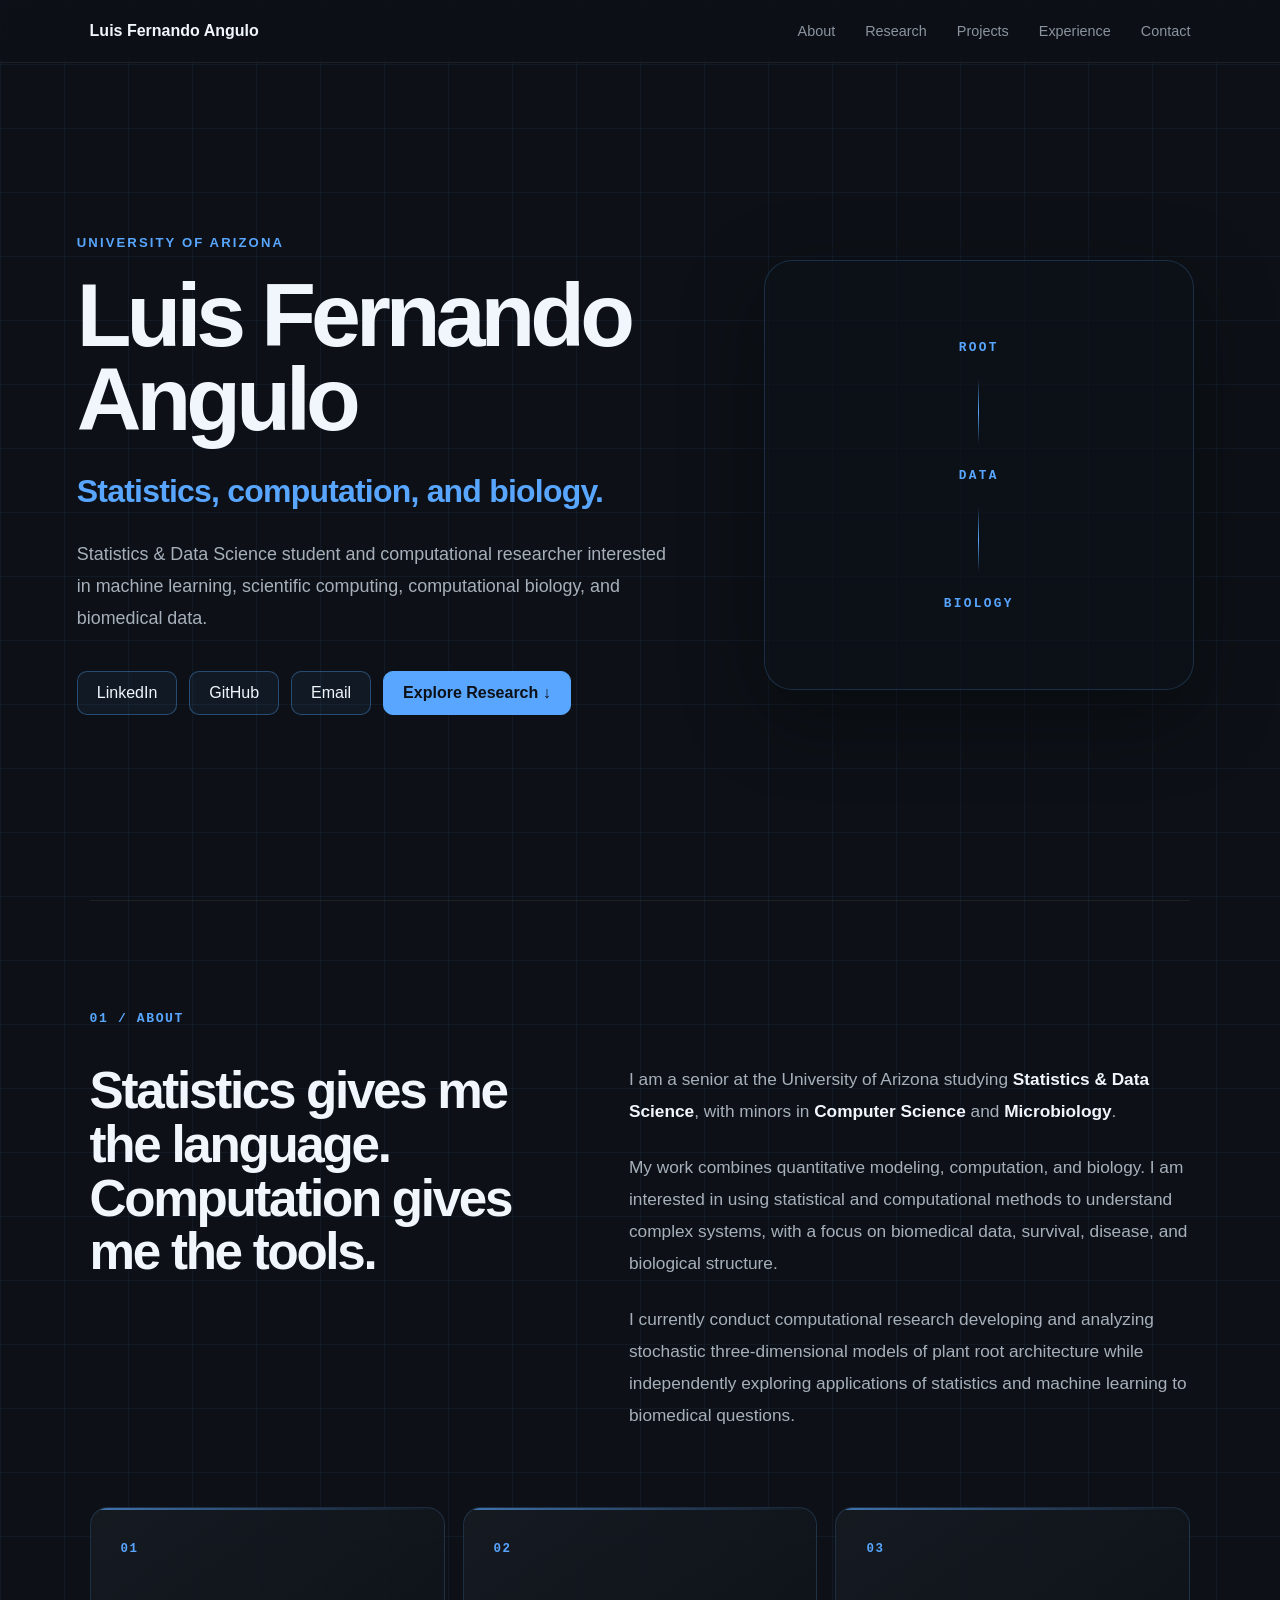
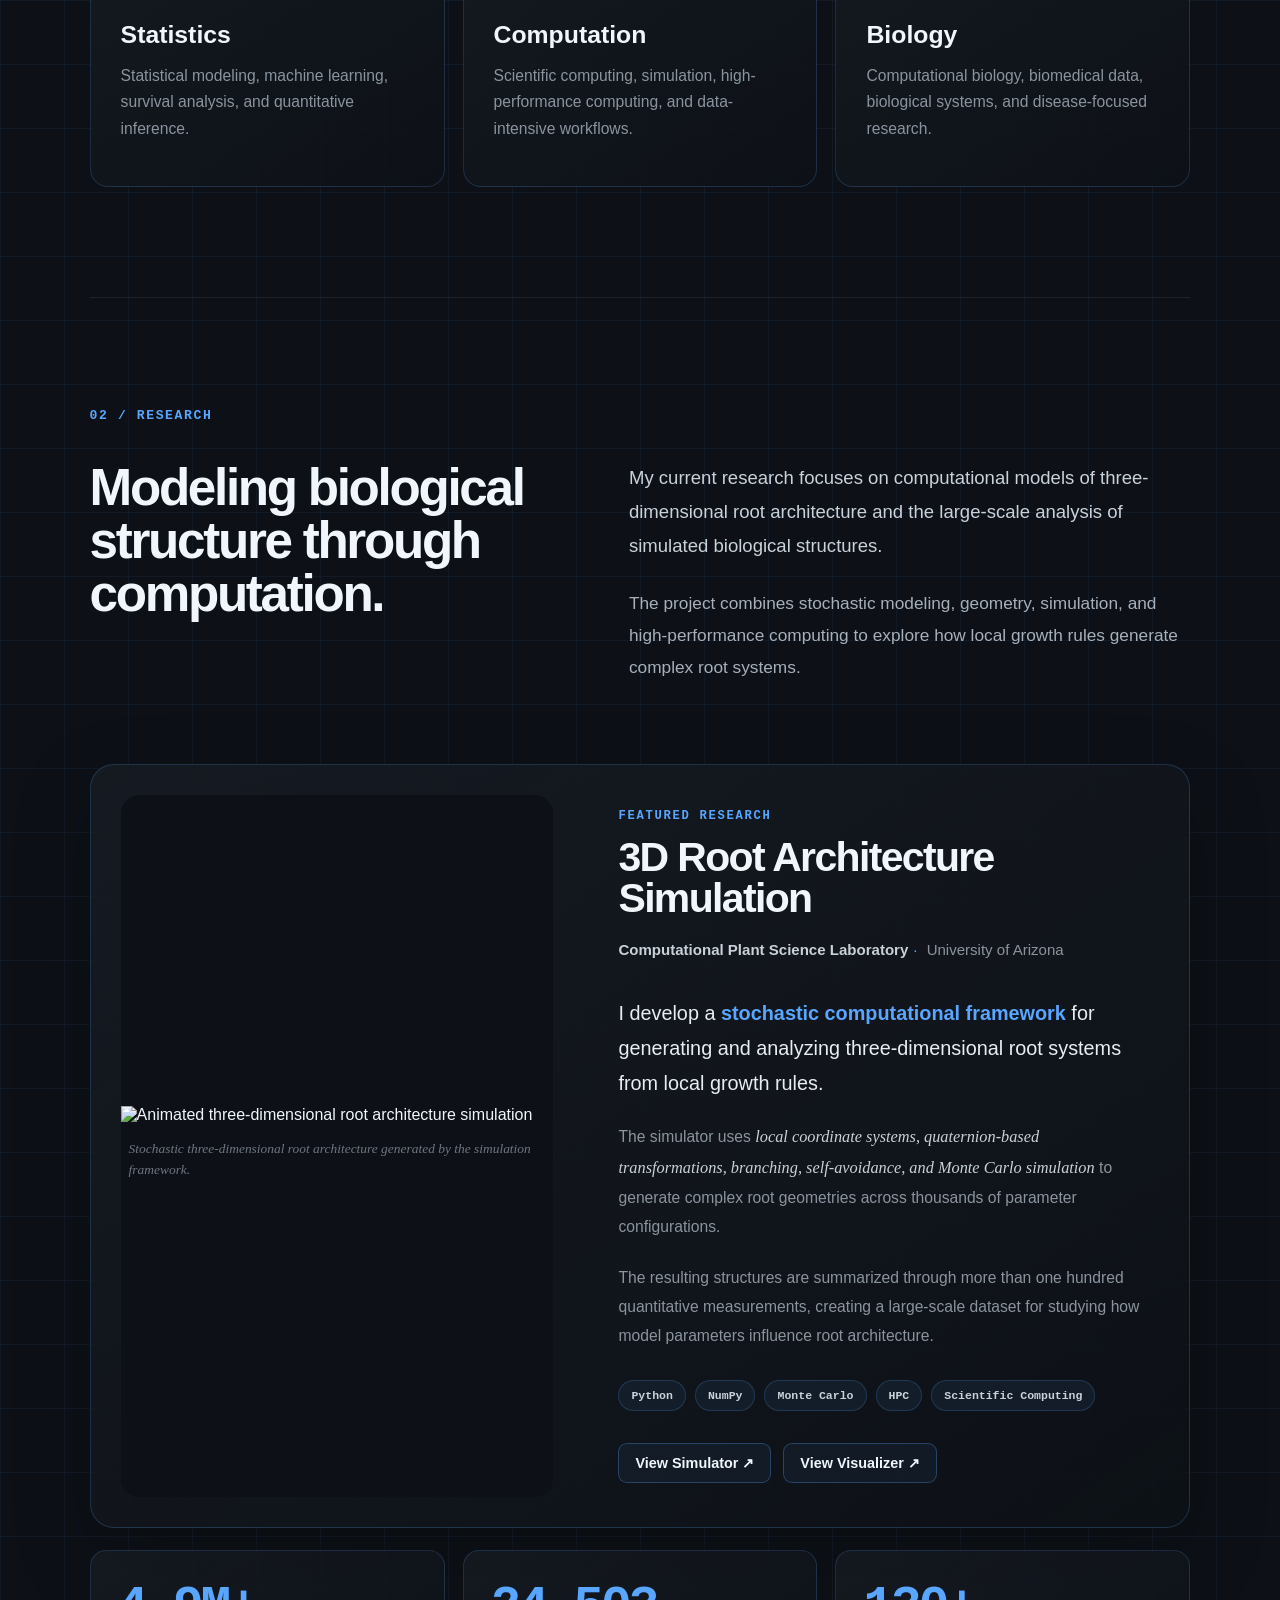
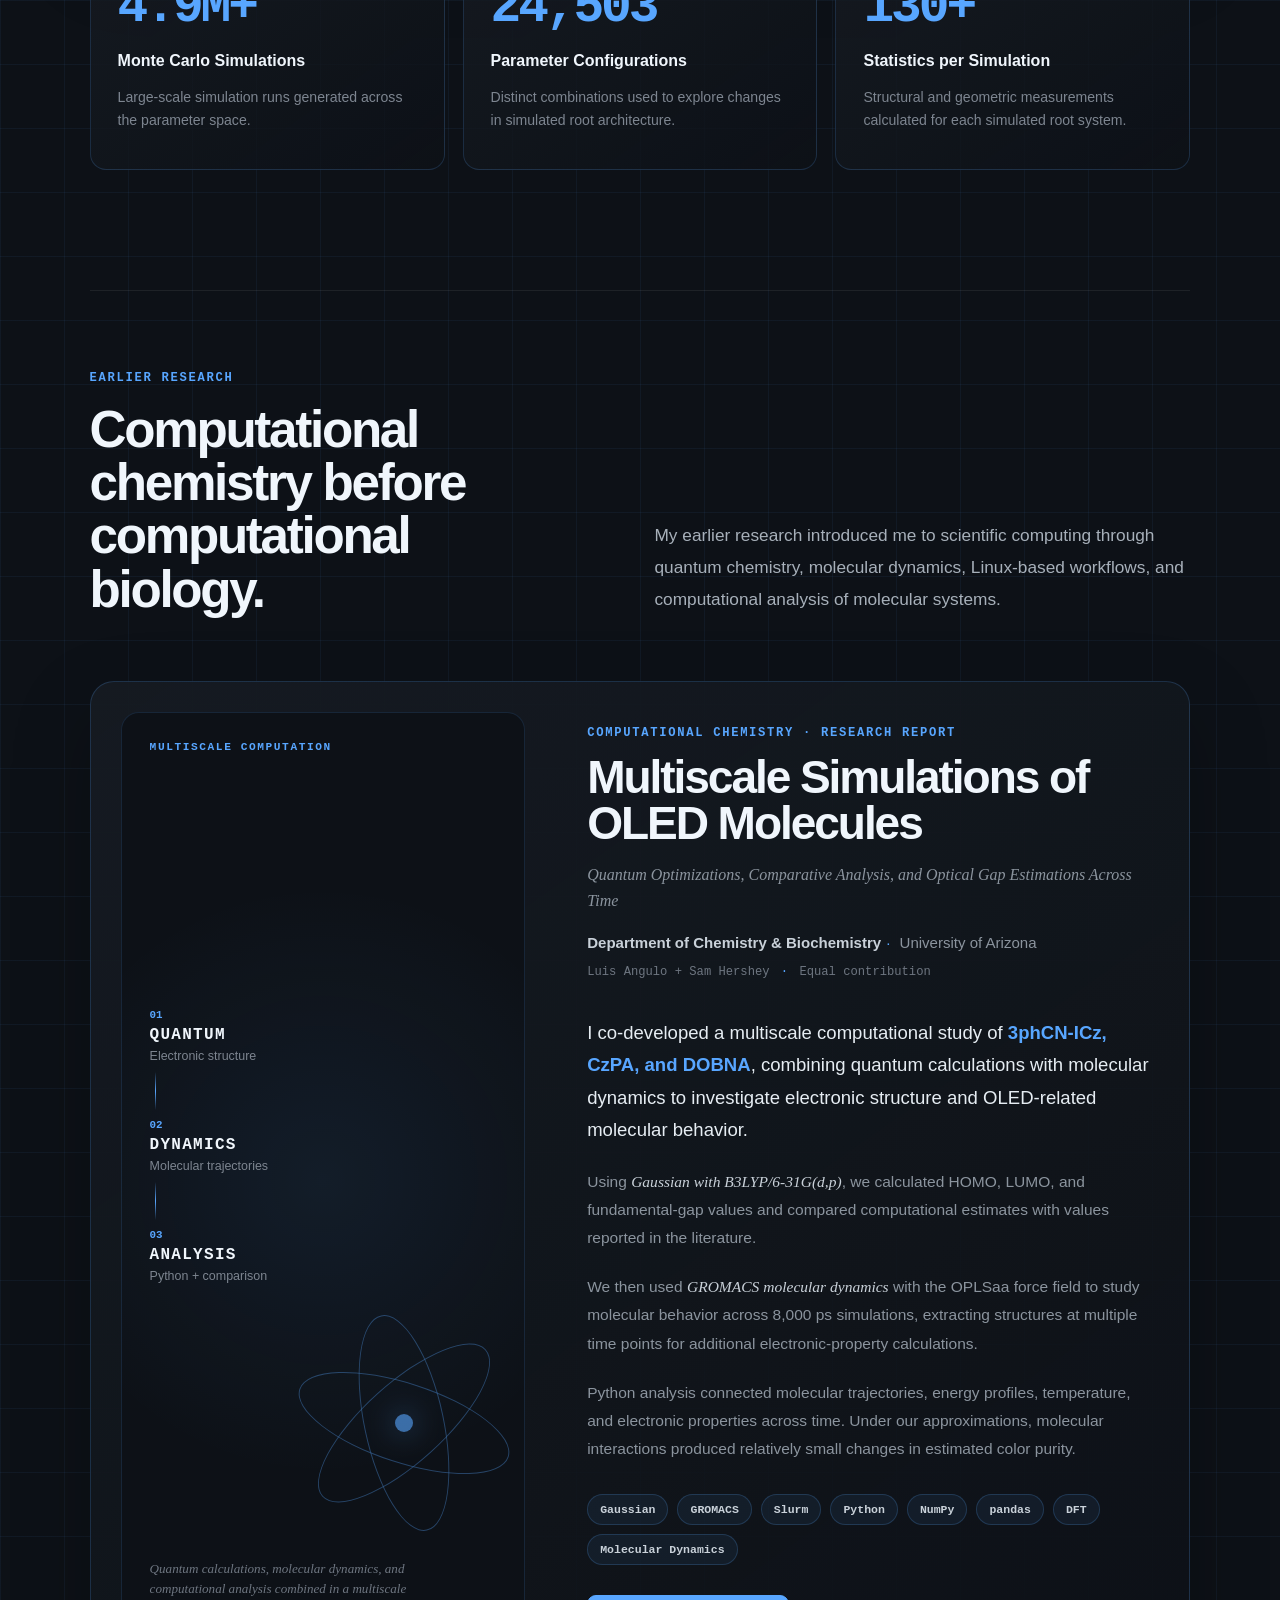
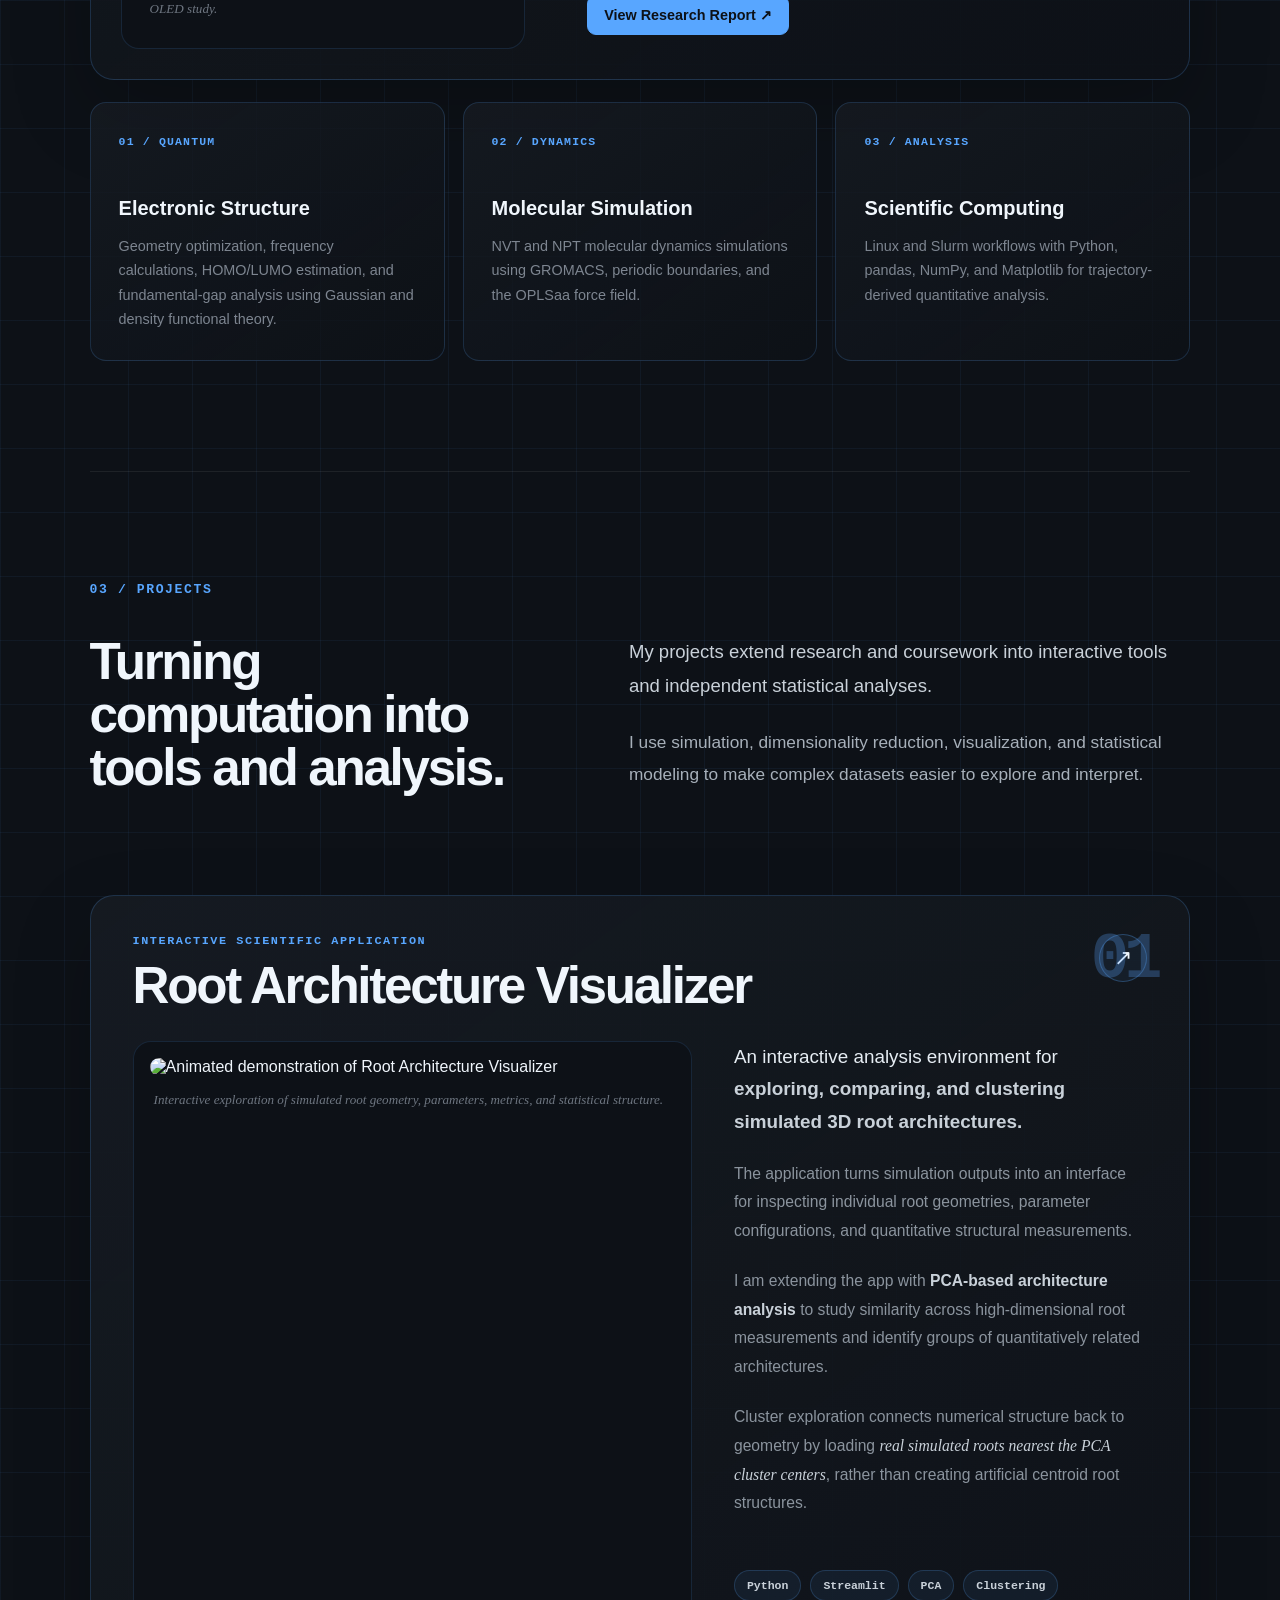
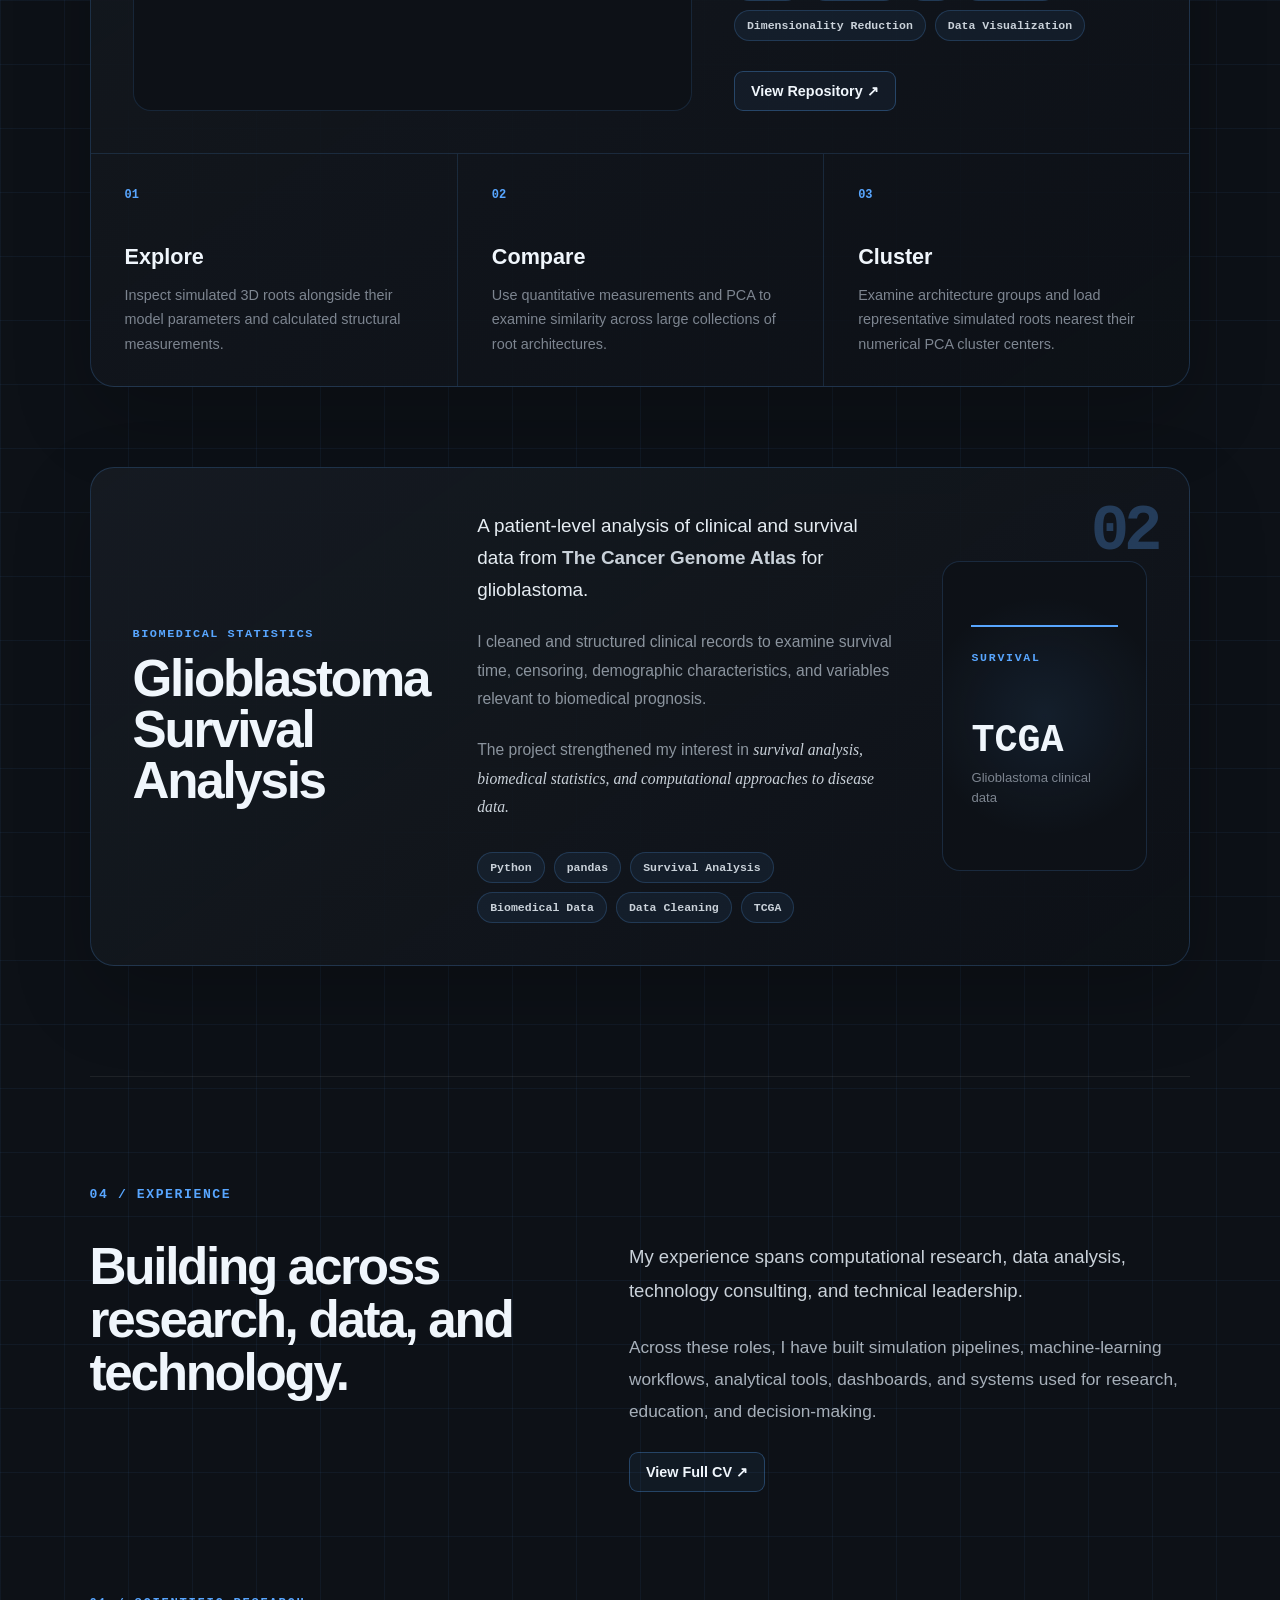
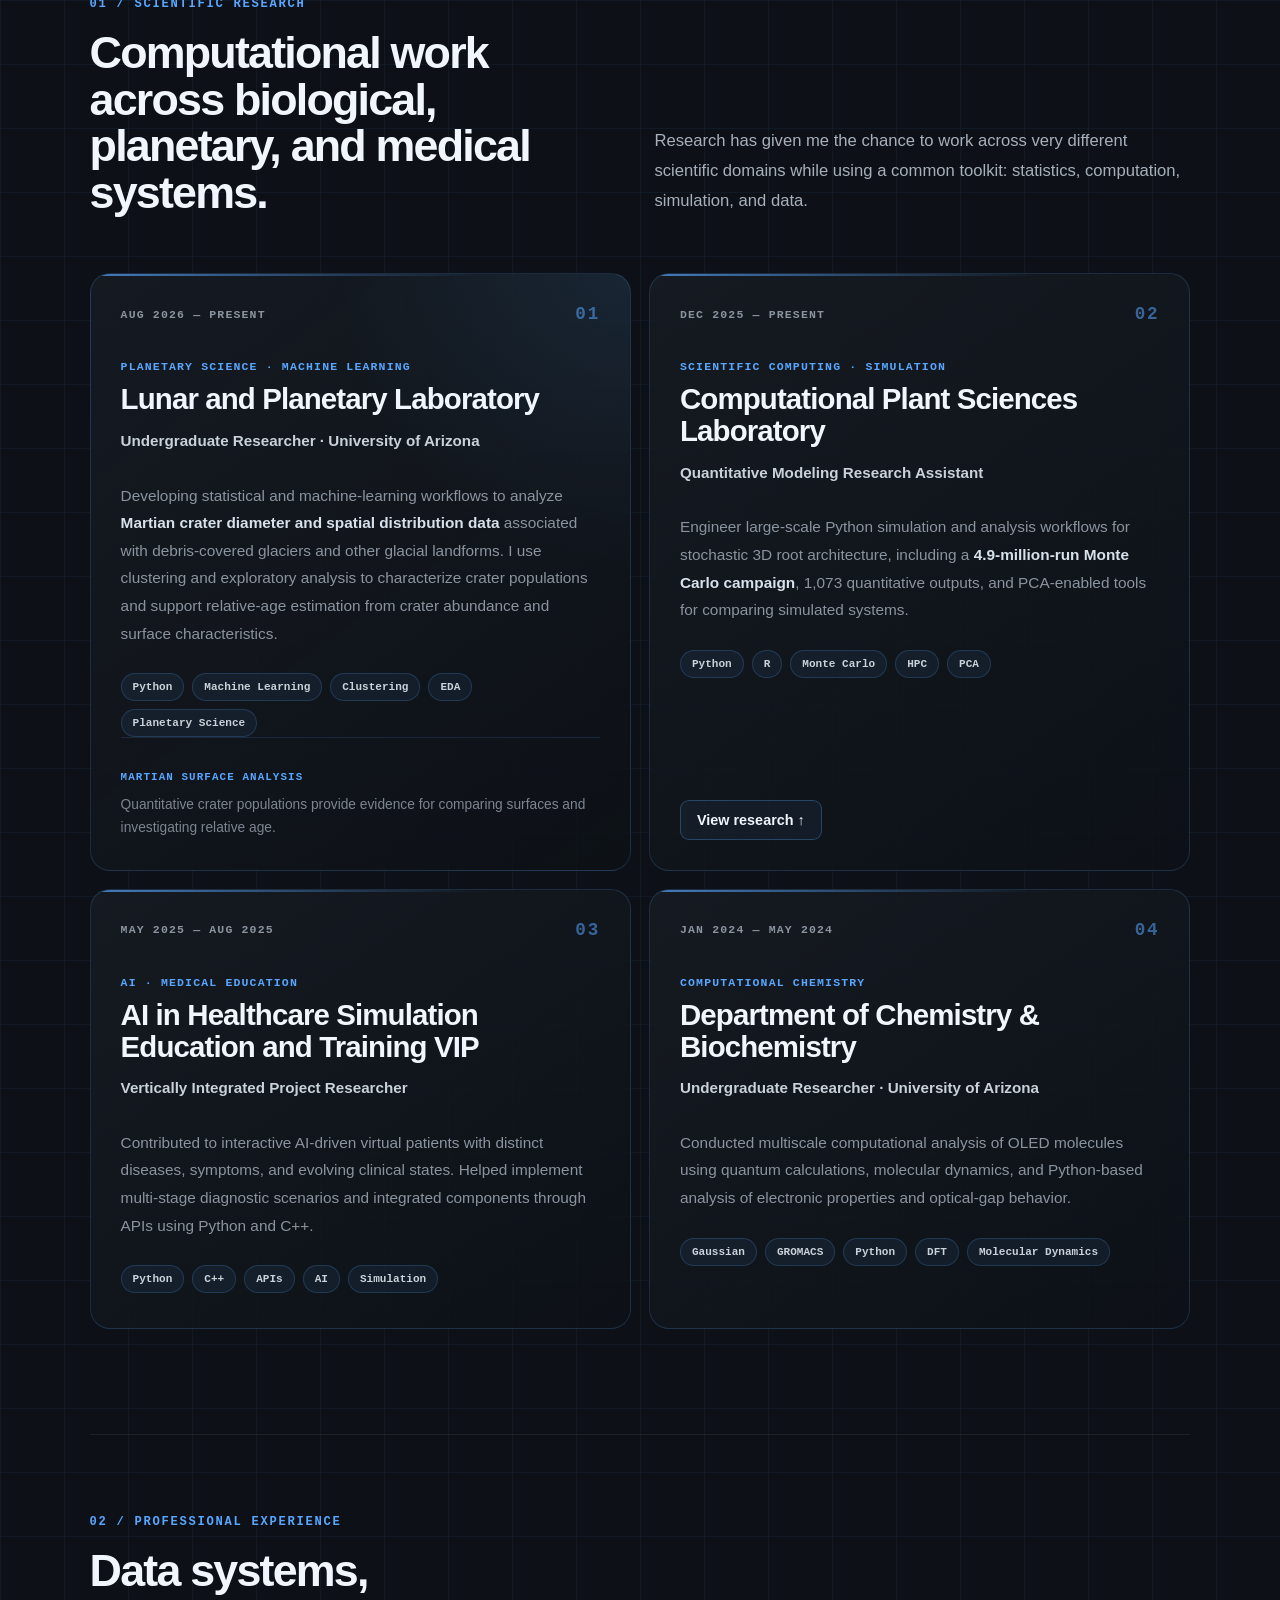
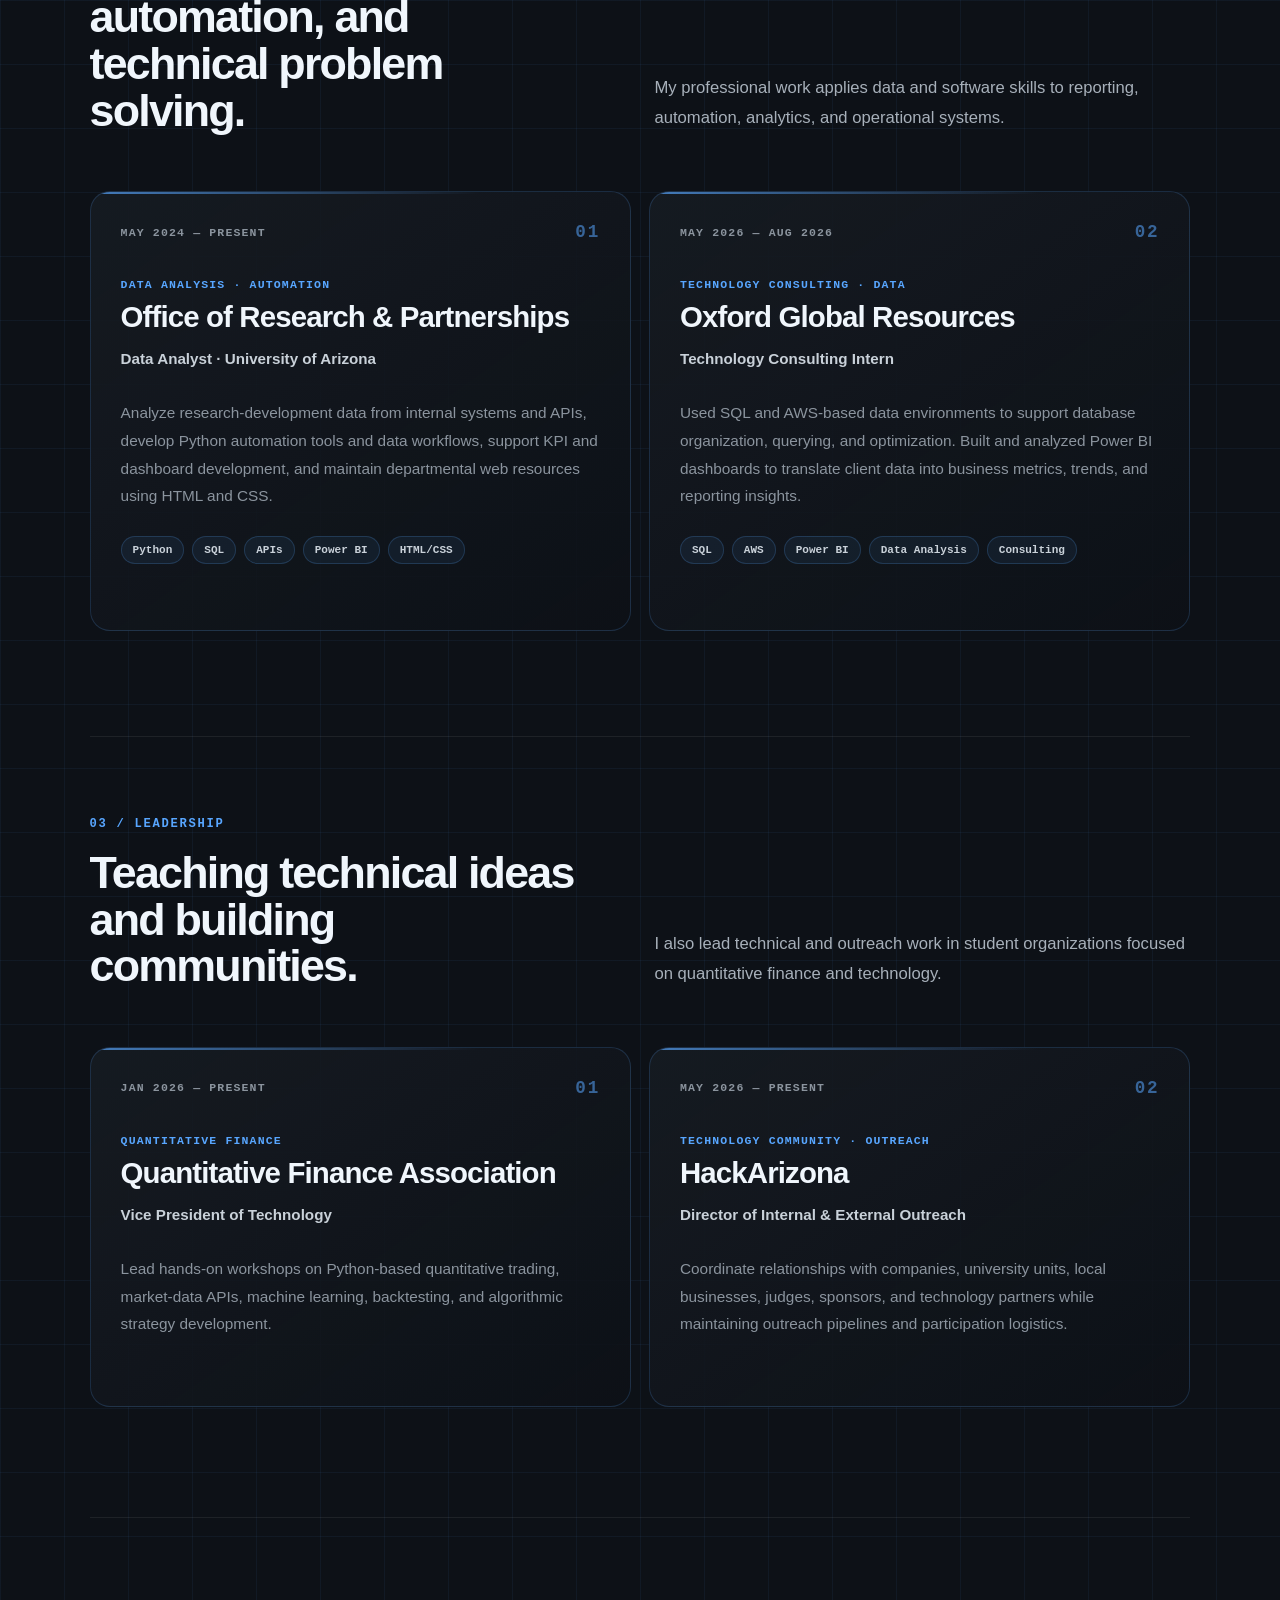
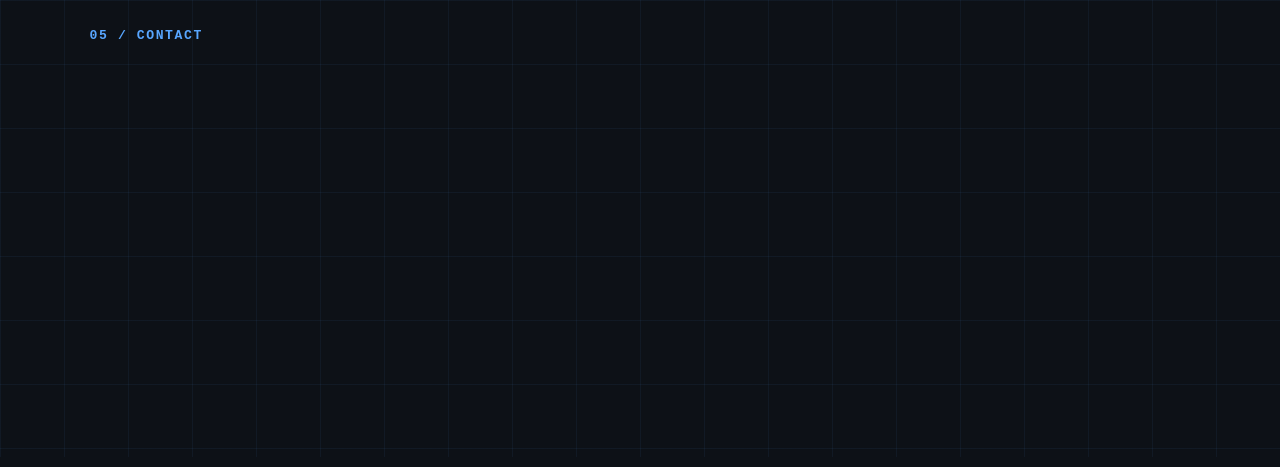
==== commit 1f956535: "Update stylesheet version in index.html" ====
--- a/index.html
+++ b/index.html
@@ -5,7 +5,7 @@
 <meta charset="UTF-8">
 <meta name="viewport" content="width=device-width, initial-scale=1.0">
 <title>Luis Fernando Angulo</title>
-<link rel="stylesheet" href="style.css?v=10">
+<link rel="stylesheet" href="style.css?v=20261019-1">
 </head>
 <body>
 
--- a/style.css
+++ b/style.css
@@ -1,6 +1,3 @@
-/* =========================
-   GLOBAL
-========================= */
 
 * {
     box-sizing: border-box;
@@ -12,29 +9,12 @@
 
 body {
     margin: 0;
-
     background-color: #0d1117;
     color: #f0f6fc;
-
-    font-family:
-        -apple-system,
-        BlinkMacSystemFont,
-        "Segoe UI",
-        Helvetica,
-        Arial,
-        sans-serif;
-
+    font-family: -apple-system, BlinkMacSystemFont, "Segoe UI", Helvetica, Arial, sans-serif;
     background-image:
-        linear-gradient(
-            rgba(88, 166, 255, 0.06) 1px,
-            transparent 1px
-        ),
-        linear-gradient(
-            90deg,
-            rgba(88, 166, 255, 0.06) 1px,
-            transparent 1px
-        );
-
+        linear-gradient(rgba(88,166,255,.06) 1px, transparent 1px),
+        linear-gradient(90deg, rgba(88,166,255,.06) 1px, transparent 1px);
     background-size: 64px 64px;
 }
 
@@ -46,40 +26,28 @@
     scroll-margin-top: 95px;
 }
 
-
-/* =========================
-   NAVIGATION
-========================= */
+/* NAVIGATION */
 
 .navbar {
     position: fixed;
     top: 0;
     left: 0;
-
     width: 100%;
-
     display: flex;
     justify-content: space-between;
     align-items: center;
-
     padding: 22px 7%;
-
-    background: rgba(13, 17, 23, 0.88);
-
+    background: rgba(13,17,23,.88);
     backdrop-filter: blur(14px);
     -webkit-backdrop-filter: blur(14px);
-
-    border-bottom: 1px solid rgba(255, 255, 255, 0.07);
-
+    border-bottom: 1px solid rgba(255,255,255,.07);
     z-index: 1000;
 }
 
 .logo {
     color: #f0f6fc;
-
     font-size: 1rem;
     font-weight: 700;
-
     text-decoration: none;
 }
 
@@ -90,7 +58,1486 @@
 
 nav a {
     color: #8b949e;
-
     text-decoration: none;
-
-    font-size: 0.9rem;
+    font-size: .9rem;
+    font-weight: 500;
+    transition: color .2s;
+}
+
+nav a:hover {
+    color: #58a6ff;
+}
+
+/* HERO */
+
+.hero {
+    width: min(1350px,88%);
+    min-height: 100vh;
+    margin: auto;
+    display: grid;
+    grid-template-columns: 1.15fr .85fr;
+    align-items: center;
+    gap: 70px;
+    padding: 120px 0 70px;
+}
+
+.hero-content {
+    max-width: 800px;
+}
+
+.eyebrow {
+    margin: 0 0 24px;
+    color: #58a6ff;
+    font-size: .82rem;
+    font-weight: 700;
+    letter-spacing: .16em;
+    text-transform: uppercase;
+}
+
+.hero h1 {
+    margin: 0;
+    font-size: clamp(4rem,7vw,7.2rem);
+    line-height: .93;
+    letter-spacing: -.055em;
+}
+
+.hero h2 {
+    margin: 32px 0 0;
+    color: #58a6ff;
+    font-size: clamp(1.6rem,2.5vw,2.7rem);
+    line-height: 1.15;
+    letter-spacing: -.025em;
+}
+
+.hero-description {
+    max-width: 720px;
+    margin: 28px 0 0;
+    color: #a7b0ba;
+    font-size: 1.12rem;
+    line-height: 1.8;
+}
+
+.hero-links {
+    display: flex;
+    flex-wrap: wrap;
+    gap: 12px;
+    margin-top: 36px;
+}
+
+.hero-link {
+    display: inline-flex;
+    align-items: center;
+    justify-content: center;
+    padding: 12px 19px;
+    color: #f0f6fc;
+    text-decoration: none;
+    border: 1px solid rgba(88,166,255,.35);
+    border-radius: 10px;
+    background: rgba(88,166,255,.06);
+    transition: transform .2s, background .2s, border-color .2s;
+}
+
+.hero-link:hover {
+    transform: translateY(-2px);
+    border-color: #58a6ff;
+    background: rgba(88,166,255,.14);
+}
+
+.primary-link {
+    color: #0d1117;
+    background: #58a6ff;
+    border-color: #58a6ff;
+    font-weight: 700;
+}
+
+.primary-link:hover {
+    background: #79b8ff;
+}
+
+.hero-art {
+    display: flex;
+    align-items: center;
+    justify-content: center;
+}
+
+.animation-placeholder {
+    width: 100%;
+    max-width: 430px;
+    min-height: 430px;
+    display: flex;
+    flex-direction: column;
+    justify-content: center;
+    align-items: center;
+    gap: 24px;
+    border: 1px solid rgba(88,166,255,.2);
+    border-radius: 28px;
+    background: rgba(13,17,23,.65);
+    box-shadow: 0 25px 80px rgba(0,0,0,.35);
+}
+
+.animation-placeholder span {
+    color: #58a6ff;
+    font-family: monospace;
+    font-size: .8rem;
+    font-weight: 700;
+    letter-spacing: .18em;
+}
+
+.placeholder-line {
+    width: 1px;
+    height: 65px;
+    background: linear-gradient(transparent,#58a6ff,transparent);
+}
+
+/* CONTENT SECTIONS */
+
+.content-section {
+    width: min(1200px,86%);
+    min-height: 60vh;
+    margin: auto;
+    padding: 110px 0;
+    border-top: 1px solid rgba(255,255,255,.07);
+}
+
+.section-label {
+    margin: 0;
+    color: #58a6ff;
+    font-family: monospace;
+    font-size: .82rem;
+    font-weight: 700;
+    letter-spacing: .12em;
+}
+
+/* ABOUT */
+
+.about-section {
+    min-height: auto;
+}
+
+.about-grid {
+    display: grid;
+    grid-template-columns: .9fr 1.1fr;
+    gap: 80px;
+    margin-top: 38px;
+}
+
+.about-heading h2 {
+    margin: 0;
+    max-width: 520px;
+    font-size: clamp(2.5rem,4vw,4.4rem);
+    line-height: 1.05;
+    letter-spacing: -.045em;
+}
+
+.about-copy {
+    max-width: 650px;
+}
+
+.about-copy p {
+    margin: 0 0 24px;
+    color: #a7b0ba;
+    font-size: 1.08rem;
+    line-height: 1.85;
+}
+
+.about-copy p:last-child {
+    margin-bottom: 0;
+}
+
+.about-copy strong {
+    color: #f0f6fc;
+    font-weight: 600;
+}
+
+.about-details {
+    display: grid;
+    grid-template-columns: repeat(3,1fr);
+    gap: 18px;
+    margin-top: 75px;
+}
+
+.detail-card {
+    position: relative;
+    min-height: 280px;
+    padding: 30px;
+    overflow: hidden;
+    border: 1px solid rgba(88,166,255,.18);
+    border-radius: 18px;
+    background: linear-gradient(145deg,rgba(22,27,34,.92),rgba(13,17,23,.82));
+    transition: transform .25s, border-color .25s, box-shadow .25s;
+}
+
+.detail-card::before {
+    content: "";
+    position: absolute;
+    top: 0;
+    left: 0;
+    width: 100%;
+    height: 2px;
+    background: linear-gradient(90deg,#58a6ff,transparent);
+    opacity: .65;
+}
+
+.detail-card:hover {
+    transform: translateY(-5px);
+    border-color: rgba(88,166,255,.55);
+    box-shadow: 0 20px 50px rgba(0,0,0,.22);
+}
+
+.detail-number {
+    color: #58a6ff;
+    font-family: monospace;
+    font-size: .78rem;
+    font-weight: 700;
+    letter-spacing: .12em;
+}
+
+.detail-card h3 {
+    margin: 65px 0 14px;
+    font-size: 1.55rem;
+}
+
+.detail-card p {
+    margin: 0;
+    color: #8b949e;
+    font-size: .98rem;
+    line-height: 1.7;
+}
+
+/* RESEARCH */
+
+.research-section {
+    min-height: auto;
+}
+
+.research-intro {
+    display: grid;
+    grid-template-columns: .9fr 1.1fr;
+    gap: 80px;
+    margin-top: 38px;
+}
+
+.research-heading h2 {
+    margin: 0;
+    max-width: 560px;
+    font-size: clamp(2.6rem,4vw,4.5rem);
+    line-height: 1.04;
+    letter-spacing: -.045em;
+}
+
+.research-intro-copy {
+    max-width: 650px;
+}
+
+.research-intro-copy p {
+    margin: 0 0 24px;
+    color: #a7b0ba;
+    font-size: 1.08rem;
+    line-height: 1.85;
+}
+
+.research-intro-copy p:first-child {
+    color: #c9d1d9;
+    font-size: 1.16rem;
+}
+
+.research-intro-copy p:last-child {
+    margin-bottom: 0;
+}
+
+.featured-research {
+    display: grid;
+    grid-template-columns: .88fr 1.12fr;
+    gap: 55px;
+    margin-top: 80px;
+    padding: 30px;
+    border: 1px solid rgba(88,166,255,.2);
+    border-radius: 24px;
+    background: linear-gradient(145deg,rgba(22,27,34,.96),rgba(13,17,23,.88));
+    box-shadow: 0 30px 80px rgba(0,0,0,.24);
+}
+
+.research-media {
+    display: flex;
+    flex-direction: column;
+    justify-content: center;
+    min-width: 0;
+    overflow: hidden;
+    border-radius: 18px;
+    background: #0d1117;
+}
+
+.research-media img {
+    width: 100%;
+    height: auto;
+    display: block;
+    object-fit: contain;
+}
+
+.media-caption {
+    margin: 0;
+    padding: 15px 8px 4px;
+    color: #6e7681;
+    font-family: Georgia,"Times New Roman",serif;
+    font-size: .84rem;
+    font-style: italic;
+    line-height: 1.55;
+}
+
+.research-content {
+    display: flex;
+    flex-direction: column;
+    justify-content: center;
+    padding: 14px 10px;
+}
+
+.research-kicker {
+    margin: 0 0 14px;
+    color: #58a6ff;
+    font-family: monospace;
+    font-size: .76rem;
+    font-weight: 700;
+    letter-spacing: .14em;
+    text-transform: uppercase;
+}
+
+.research-content h3 {
+    margin: 0;
+    font-size: clamp(2.2rem,3.2vw,3.4rem);
+    line-height: 1.02;
+    letter-spacing: -.04em;
+}
+
+.research-lab {
+    margin: 18px 0 0;
+    color: #8b949e;
+    font-size: .94rem;
+    line-height: 1.6;
+}
+
+.research-lab strong {
+    color: #c9d1d9;
+}
+
+.research-lab span {
+    color: #58a6ff;
+    margin: 0 5px;
+}
+
+.research-lead {
+    margin: 34px 0 0;
+    color: #e6edf3;
+    font-size: 1.24rem;
+    line-height: 1.75;
+}
+
+.research-lead strong {
+    color: #58a6ff;
+}
+
+.research-detail {
+    margin: 22px 0 0;
+    color: #8b949e;
+    font-size: .98rem;
+    line-height: 1.85;
+}
+
+.research-detail em {
+    color: #c9d1d9;
+    font-family: Georgia,"Times New Roman",serif;
+    font-size: 1.02rem;
+}
+
+.research-tags,
+.project-tags {
+    display: flex;
+    flex-wrap: wrap;
+    gap: 9px;
+    margin-top: 30px;
+}
+
+.research-tags span,
+.project-tags span {
+    padding: 8px 12px;
+    color: #c9d1d9;
+    font-family: monospace;
+    font-size: .72rem;
+    font-weight: 600;
+    border: 1px solid rgba(88,166,255,.2);
+    border-radius: 999px;
+    background: rgba(88,166,255,.07);
+}
+
+.research-links {
+    display: flex;
+    flex-wrap: wrap;
+    gap: 12px;
+    margin-top: 32px;
+}
+
+.research-links a,
+.project-button {
+    display: inline-flex;
+    align-items: center;
+    justify-content: center;
+    padding: 11px 16px;
+    color: #f0f6fc;
+    font-size: .9rem;
+    font-weight: 600;
+    text-decoration: none;
+    border: 1px solid rgba(88,166,255,.3);
+    border-radius: 9px;
+    background: rgba(88,166,255,.06);
+    transition: transform .2s, border-color .2s, background .2s;
+}
+
+.research-links a:hover,
+.project-button:hover {
+    transform: translateY(-2px);
+    border-color: #58a6ff;
+    background: rgba(88,166,255,.14);
+}
+
+.research-metrics {
+    display: grid;
+    grid-template-columns: repeat(3,1fr);
+    gap: 18px;
+    margin-top: 22px;
+}
+
+.metric-card {
+    min-height: 220px;
+    display: flex;
+    flex-direction: column;
+    padding: 27px;
+    border: 1px solid rgba(88,166,255,.18);
+    border-radius: 16px;
+    background: linear-gradient(145deg,rgba(22,27,34,.84),rgba(13,17,23,.76));
+}
+
+.metric-value {
+    color: #58a6ff;
+    font-family: monospace;
+    font-size: clamp(2.5rem,4vw,4.2rem);
+    font-weight: 700;
+    letter-spacing: -.06em;
+}
+
+.metric-label {
+    margin-top: 16px;
+    font-size: 1rem;
+    font-weight: 700;
+}
+
+.metric-card p {
+    margin: 16px 0 0;
+    color: #7d8590;
+    font-size: .88rem;
+    line-height: 1.65;
+}
+
+/* EARLIER RESEARCH */
+
+.earlier-research {
+    margin-top: 120px;
+    padding-top: 80px;
+    border-top: 1px solid rgba(255,255,255,.07);
+}
+
+.earlier-research-heading {
+    display: grid;
+    grid-template-columns: .95fr 1.05fr;
+    gap: 80px;
+    align-items: end;
+}
+
+.research-subsection-label {
+    margin: 0 0 18px;
+    color: #58a6ff;
+    font-family: monospace;
+    font-size: .76rem;
+    font-weight: 700;
+    letter-spacing: .14em;
+    text-transform: uppercase;
+}
+
+.earlier-research-heading h3 {
+    margin: 0;
+    max-width: 600px;
+    font-size: clamp(2.4rem,4vw,4.2rem);
+    line-height: 1.04;
+    letter-spacing: -.045em;
+}
+
+.earlier-research-intro {
+    margin: 0;
+    max-width: 620px;
+    color: #a7b0ba;
+    font-size: 1.08rem;
+    line-height: 1.85;
+}
+
+/* OLED RESEARCH */
+
+.oled-research-card {
+    display: grid;
+    grid-template-columns: .82fr 1.18fr;
+    gap: 52px;
+    margin-top: 65px;
+    padding: 30px;
+    border: 1px solid rgba(88,166,255,.2);
+    border-radius: 24px;
+    background: linear-gradient(145deg,rgba(22,27,34,.96),rgba(13,17,23,.9));
+    box-shadow: 0 30px 80px rgba(0,0,0,.22);
+}
+
+.oled-visual {
+    position: relative;
+    min-height: 620px;
+    display: flex;
+    flex-direction: column;
+    justify-content: space-between;
+    padding: 28px;
+    overflow: hidden;
+    border: 1px solid rgba(88,166,255,.14);
+    border-radius: 18px;
+    background: radial-gradient(circle at center,rgba(88,166,255,.08),transparent 58%),#0d1117;
+}
+
+.oled-visual-label {
+    position: relative;
+    z-index: 2;
+    color: #58a6ff;
+    font-family: monospace;
+    font-size: .7rem;
+    font-weight: 700;
+    letter-spacing: .14em;
+}
+
+.oled-pipeline {
+    position: relative;
+    z-index: 2;
+    display: flex;
+    flex-direction: column;
+    margin-top: 20px;
+}
+
+.oled-stage {
+    display: flex;
+    flex-direction: column;
+    gap: 5px;
+}
+
+.oled-stage-number {
+    color: #58a6ff;
+    font-family: monospace;
+    font-size: .68rem;
+    font-weight: 700;
+}
+
+.oled-stage strong {
+    color: #f0f6fc;
+    font-family: monospace;
+    font-size: 1rem;
+    letter-spacing: .08em;
+}
+
+.oled-stage small {
+    color: #7d8590;
+    font-size: .78rem;
+}
+
+.pipeline-connector {
+    width: 1px;
+    height: 38px;
+    margin: 9px 0 9px 5px;
+    background: linear-gradient(transparent,#58a6ff,transparent);
+}
+
+.oled-orbital {
+    position: absolute;
+    right: -25px;
+    bottom: 80px;
+    width: 290px;
+    height: 290px;
+    opacity: .62;
+}
+
+.orbital-ring {
+    position: absolute;
+    top: 50%;
+    left: 50%;
+    border: 1px solid rgba(88,166,255,.55);
+    border-radius: 50%;
+}
+
+.orbital-ring-one {
+    width: 220px;
+    height: 80px;
+    transform: translate(-50%,-50%) rotate(18deg);
+}
+
+.orbital-ring-two {
+    width: 220px;
+    height: 80px;
+    transform: translate(-50%,-50%) rotate(78deg);
+}
+
+.orbital-ring-three {
+    width: 220px;
+    height: 80px;
+    transform: translate(-50%,-50%) rotate(138deg);
+}
+
+.orbital-core {
+    position: absolute;
+    top: 50%;
+    left: 50%;
+    width: 18px;
+    height: 18px;
+    transform: translate(-50%,-50%);
+    border-radius: 50%;
+    background: #58a6ff;
+    box-shadow: 0 0 30px rgba(88,166,255,.75);
+}
+
+.oled-visual-caption {
+    position: relative;
+    z-index: 2;
+    margin: 40px 0 0;
+    max-width: 270px;
+    color: #6e7681;
+    font-family: Georgia,"Times New Roman",serif;
+    font-size: .82rem;
+    font-style: italic;
+    line-height: 1.55;
+}
+
+.oled-content {
+    display: flex;
+    flex-direction: column;
+    justify-content: center;
+    padding: 14px 10px;
+}
+
+.oled-content h3 {
+    margin: 0;
+    max-width: 650px;
+    color: #f0f6fc;
+    font-size: clamp(2.4rem,3.6vw,4rem);
+    line-height: 1;
+    letter-spacing: -.045em;
+}
+
+.oled-subtitle {
+    margin: 16px 0 0;
+    max-width: 620px;
+    color: #8b949e;
+    font-family: Georgia,"Times New Roman",serif;
+    font-size: 1rem;
+    font-style: italic;
+    line-height: 1.6;
+}
+
+.research-collaboration {
+    margin: 8px 0 0;
+    color: #6e7681;
+    font-family: monospace;
+    font-size: .76rem;
+    line-height: 1.6;
+}
+
+.research-collaboration span {
+    color: #58a6ff;
+    margin: 0 4px;
+}
+
+.oled-lead {
+    margin: 34px 0 0;
+    color: #e6edf3;
+    font-size: 1.16rem;
+    line-height: 1.75;
+}
+
+.oled-lead strong {
+    color: #58a6ff;
+}
+
+.oled-detail {
+    margin: 21px 0 0;
+    color: #8b949e;
+    font-size: .97rem;
+    line-height: 1.82;
+}
+
+.oled-detail em {
+    color: #c9d1d9;
+    font-family: Georgia,"Times New Roman",serif;
+}
+
+.oled-tags,
+.oled-links {
+    margin-top: 30px;
+}
+
+.report-link {
+    color: #0d1117 !important;
+    background: #58a6ff !important;
+    border-color: #58a6ff !important;
+    font-weight: 700 !important;
+}
+
+.report-link:hover {
+    background: #79b8ff !important;
+}
+
+.oled-methods {
+    display: grid;
+    grid-template-columns: repeat(3,1fr);
+    gap: 18px;
+    margin-top: 22px;
+}
+
+.oled-method-card {
+    min-height: 230px;
+    padding: 28px;
+    border: 1px solid rgba(88,166,255,.18);
+    border-radius: 16px;
+    background: linear-gradient(145deg,rgba(22,27,34,.82),rgba(13,17,23,.74));
+    transition: transform .25s,border-color .25s;
+}
+
+.oled-method-card:hover {
+    transform: translateY(-4px);
+    border-color: rgba(88,166,255,.5);
+}
+
+.oled-method-card > span {
+    color: #58a6ff;
+    font-family: monospace;
+    font-size: .72rem;
+    font-weight: 700;
+    letter-spacing: .1em;
+}
+
+.oled-method-card h4 {
+    margin: 48px 0 14px;
+    color: #f0f6fc;
+    font-size: 1.25rem;
+}
+
+.oled-method-card p {
+    margin: 0;
+    color: #7d8590;
+    font-size: .9rem;
+    line-height: 1.7;
+}
+
+/* PROJECTS */
+
+.projects-section {
+    min-height: auto;
+    display: block;
+}
+
+.projects-intro {
+    display: grid;
+    grid-template-columns: .9fr 1.1fr;
+    gap: 80px;
+    margin-top: 38px;
+}
+
+.projects-heading h2 {
+    margin: 0;
+    max-width: 570px;
+    font-size: clamp(2.6rem,4vw,4.5rem);
+    line-height: 1.04;
+    letter-spacing: -.045em;
+}
+
+.projects-intro-copy {
+    max-width: 650px;
+}
+
+.projects-intro-copy p {
+    margin: 0 0 24px;
+    color: #a7b0ba;
+    font-size: 1.08rem;
+    line-height: 1.85;
+}
+
+.projects-intro-copy p:first-child {
+    color: #c9d1d9;
+    font-size: 1.16rem;
+}
+
+.project {
+    position: relative;
+    display: block;
+    margin-top: 80px;
+    border: 1px solid rgba(88,166,255,.2);
+    border-radius: 24px;
+    background: linear-gradient(145deg,rgba(22,27,34,.96),rgba(13,17,23,.88));
+    overflow: hidden;
+    box-shadow: 0 30px 80px rgba(0,0,0,.2);
+}
+
+.project-number {
+    position: absolute;
+    top: 28px;
+    right: 32px;
+    color: rgba(88,166,255,.28);
+    font-family: monospace;
+    font-size: 4rem;
+    font-weight: 700;
+    letter-spacing: -.08em;
+}
+
+.project-header {
+    display: flex;
+    justify-content: space-between;
+    align-items: flex-start;
+    gap: 30px;
+    padding: 38px 42px 30px;
+}
+
+.project-type {
+    margin: 0 0 12px;
+    color: #58a6ff;
+    font-family: monospace;
+    font-size: .74rem;
+    font-weight: 700;
+    letter-spacing: .13em;
+    text-transform: uppercase;
+}
+
+.project-header h3,
+.secondary-project-title h3 {
+    margin: 0;
+    font-size: clamp(2.3rem,4vw,4rem);
+    line-height: 1;
+    letter-spacing: -.045em;
+}
+
+.project-arrow {
+    width: 48px;
+    height: 48px;
+    display: flex;
+    align-items: center;
+    justify-content: center;
+    flex-shrink: 0;
+    color: #f0f6fc;
+    font-size: 1.35rem;
+    text-decoration: none;
+    border: 1px solid rgba(88,166,255,.3);
+    border-radius: 50%;
+    background: rgba(88,166,255,.06);
+}
+
+.project-feature-grid {
+    display: grid;
+    grid-template-columns: 1.15fr .85fr;
+    gap: 42px;
+    padding: 0 42px 42px;
+}
+
+.project-visual {
+    min-width: 0;
+    padding: 16px;
+    border: 1px solid rgba(88,166,255,.14);
+    border-radius: 18px;
+    background: #0d1117;
+}
+
+.project-visual img {
+    width: 100%;
+    height: auto;
+    display: block;
+    border-radius: 11px;
+}
+
+.project-caption {
+    margin: 14px 4px 0;
+    color: #6e7681;
+    font-family: Georgia,"Times New Roman",serif;
+    font-size: .82rem;
+    font-style: italic;
+    line-height: 1.55;
+}
+
+.project-copy {
+    display: flex;
+    flex-direction: column;
+    justify-content: center;
+}
+
+.project-copy > p,
+.secondary-project-content > p {
+    margin: 0 0 22px;
+    color: #8b949e;
+    font-size: .98rem;
+    line-height: 1.82;
+}
+
+.project-lead {
+    color: #e6edf3 !important;
+    font-size: 1.18rem !important;
+    line-height: 1.7 !important;
+}
+
+.project-lead strong {
+    color: #58a6ff;
+}
+
+.project-copy strong,
+.secondary-project-content strong {
+    color: #c9d1d9;
+}
+
+.project-copy em,
+.secondary-project-content em {
+    color: #c9d1d9;
+    font-family: Georgia,"Times New Roman",serif;
+}
+
+.project-button {
+    align-self: flex-start;
+    margin-top: 30px;
+}
+
+.project-capabilities {
+    display: grid;
+    grid-template-columns: repeat(3,1fr);
+    border-top: 1px solid rgba(88,166,255,.15);
+}
+
+.capability {
+    min-height: 230px;
+    padding: 30px 34px;
+}
+
+.capability + .capability {
+    border-left: 1px solid rgba(88,166,255,.15);
+}
+
+.capability span {
+    color: #58a6ff;
+    font-family: monospace;
+    font-size: .75rem;
+    font-weight: 700;
+}
+
+.capability h4 {
+    margin: 42px 0 13px;
+    font-size: 1.35rem;
+}
+
+.capability p {
+    margin: 0;
+    color: #7d8590;
+    font-size: .9rem;
+    line-height: 1.7;
+}
+
+.project-secondary {
+    padding: 42px;
+}
+
+.secondary-project-grid {
+    display: grid;
+    grid-template-columns: .78fr 1.12fr .55fr;
+    gap: 48px;
+    align-items: center;
+}
+
+/* GBM VISUAL */
+
+.gbm-visual {
+    position: relative;
+    min-height: 310px;
+    display: flex;
+    flex-direction: column;
+    justify-content: center;
+    padding: 28px;
+    overflow: hidden;
+    border: 1px solid rgba(88,166,255,.17);
+    border-radius: 18px;
+    background: radial-gradient(circle at center,rgba(88,166,255,.09),transparent 65%),#0d1117;
+}
+
+.gbm-line {
+    width: 100%;
+    height: 2px;
+    background: #58a6ff;
+}
+
+.gbm-label {
+    margin-top: 24px;
+    color: #58a6ff;
+    font-family: monospace;
+    font-size: .72rem;
+    font-weight: 700;
+    letter-spacing: .15em;
+}
+
+.gbm-stat {
+    display: flex;
+    flex-direction: column;
+    gap: 5px;
+    margin-top: 55px;
+}
+
+.gbm-stat strong {
+    font-family: monospace;
+    font-size: 2.4rem;
+}
+
+.gbm-stat span {
+    color: #7d8590;
+    font-size: .82rem;
+    line-height: 1.5;
+}
+
+/* EXPERIENCE */
+
+.experience-section {
+    min-height: auto;
+}
+
+.experience-intro {
+    display: grid;
+    grid-template-columns: .9fr 1.1fr;
+    gap: 80px;
+    margin-top: 38px;
+}
+
+.experience-heading h2 {
+    margin: 0;
+    max-width: 570px;
+    font-size: clamp(2.6rem,4vw,4.5rem);
+    line-height: 1.04;
+    letter-spacing: -.045em;
+}
+
+.experience-intro-copy {
+    max-width: 650px;
+}
+
+.experience-intro-copy p {
+    margin: 0 0 24px;
+    color: #a7b0ba;
+    font-size: 1.08rem;
+    line-height: 1.85;
+}
+
+.experience-intro-copy p:first-child {
+    color: #c9d1d9;
+    font-size: 1.16rem;
+}
+
+.experience-cv-link,
+.experience-inline-link {
+    display: inline-flex;
+    align-items: center;
+    justify-content: center;
+    padding: 11px 16px;
+    color: #f0f6fc;
+    font-size: .9rem;
+    font-weight: 600;
+    text-decoration: none;
+    border: 1px solid rgba(88,166,255,.3);
+    border-radius: 9px;
+    background: rgba(88,166,255,.06);
+    transition: transform .2s,border-color .2s,background .2s;
+}
+
+.experience-cv-link:hover,
+.experience-inline-link:hover {
+    transform: translateY(-2px);
+    border-color: #58a6ff;
+    background: rgba(88,166,255,.14);
+}
+
+.experience-group {
+    margin-top: 105px;
+}
+
+.experience-group-divider {
+    padding-top: 80px;
+    border-top: 1px solid rgba(255,255,255,.07);
+}
+
+.experience-group-heading {
+    display: grid;
+    grid-template-columns: .95fr 1.05fr;
+    gap: 80px;
+    align-items: end;
+}
+
+.experience-subsection-label {
+    margin: 0 0 18px;
+    color: #58a6ff;
+    font-family: monospace;
+    font-size: .76rem;
+    font-weight: 700;
+    letter-spacing: .14em;
+    text-transform: uppercase;
+}
+
+.experience-group-heading h3 {
+    margin: 0;
+    max-width: 650px;
+    font-size: clamp(2.1rem,3.5vw,3.8rem);
+    line-height: 1.04;
+    letter-spacing: -.04em;
+}
+
+.experience-group-heading > p {
+    margin: 0;
+    max-width: 620px;
+    color: #a7b0ba;
+    font-size: 1.04rem;
+    line-height: 1.8;
+}
+
+.experience-grid {
+    display: grid;
+    grid-template-columns: repeat(2,minmax(0,1fr));
+    gap: 18px;
+    margin-top: 58px;
+}
+
+.experience-grid-two {
+    grid-template-columns: repeat(2,minmax(0,1fr));
+}
+
+.experience-card {
+    position: relative;
+    min-height: 440px;
+    display: flex;
+    flex-direction: column;
+    padding: 30px;
+    overflow: hidden;
+    border: 1px solid rgba(88,166,255,.18);
+    border-radius: 20px;
+    background: linear-gradient(145deg,rgba(22,27,34,.94),rgba(13,17,23,.84));
+    transition: transform .25s,border-color .25s,box-shadow .25s;
+}
+
+.experience-card::before {
+    content: "";
+    position: absolute;
+    top: 0;
+    left: 0;
+    width: 100%;
+    height: 2px;
+    background: linear-gradient(90deg,#58a6ff,transparent 72%);
+    opacity: .7;
+}
+
+.experience-card:hover {
+    transform: translateY(-4px);
+    border-color: rgba(88,166,255,.48);
+    box-shadow: 0 20px 55px rgba(0,0,0,.24);
+}
+
+.experience-card-featured {
+    background:
+        radial-gradient(circle at top right,rgba(88,166,255,.1),transparent 36%),
+        linear-gradient(145deg,rgba(22,27,34,.96),rgba(13,17,23,.88));
+}
+
+.experience-card-top {
+    display: flex;
+    justify-content: space-between;
+    align-items: center;
+    gap: 24px;
+}
+
+.experience-date,
+.experience-index,
+.experience-domain,
+.experience-callout span {
+    font-family: monospace;
+    font-weight: 700;
+    letter-spacing: .1em;
+    text-transform: uppercase;
+}
+
+.experience-date {
+    color: #8b949e;
+    font-size: .72rem;
+}
+
+.experience-index {
+    color: rgba(88,166,255,.55);
+    font-size: 1.1rem;
+}
+
+.experience-domain {
+    margin: 36px 0 10px;
+    color: #58a6ff;
+    font-size: .72rem;
+}
+
+.experience-card h4 {
+    margin: 0;
+    max-width: 560px;
+    color: #f0f6fc;
+    font-size: clamp(1.6rem,2.3vw,2.4rem);
+    line-height: 1.08;
+    letter-spacing: -.03em;
+}
+
+.experience-role {
+    margin: 14px 0 0;
+    color: #c9d1d9;
+    font-size: .95rem;
+    font-weight: 600;
+    line-height: 1.6;
+}
+
+.experience-description {
+    margin: 28px 0 0;
+    color: #8b949e;
+    font-size: .96rem;
+    line-height: 1.8;
+}
+
+.experience-description strong {
+    color: #d8e2ec;
+}
+
+.experience-tags {
+    display: flex;
+    flex-wrap: wrap;
+    gap: 8px;
+    margin-top: 26px;
+}
+
+.experience-tags span {
+    padding: 7px 11px;
+    color: #c9d1d9;
+    font-family: monospace;
+    font-size: .69rem;
+    font-weight: 600;
+    border: 1px solid rgba(88,166,255,.2);
+    border-radius: 999px;
+    background: rgba(88,166,255,.07);
+}
+
+.experience-callout {
+    margin-top: auto;
+    padding-top: 28px;
+    border-top: 1px solid rgba(88,166,255,.14);
+}
+
+.experience-callout span {
+    color: #58a6ff;
+    font-size: .68rem;
+}
+
+.experience-callout p {
+    margin: 10px 0 0;
+    color: #7d8590;
+    font-size: .86rem;
+    line-height: 1.65;
+}
+
+.experience-inline-link {
+    align-self: flex-start;
+    margin-top: auto;
+}
+
+.compact-experience-card {
+    min-height: 360px;
+}
+
+/* TABLETS */
+
+@media (max-width: 900px) {
+    .navbar {
+        padding: 20px 5%;
+    }
+
+    nav {
+        gap: 15px;
+    }
+
+    nav a {
+        font-size: .78rem;
+    }
+
+    .hero {
+        width: 90%;
+        grid-template-columns: 1fr;
+        gap: 50px;
+        padding-top: 140px;
+    }
+
+    .about-grid,
+    .research-intro,
+    .projects-intro,
+    .earlier-research-heading {
+        grid-template-columns: 1fr;
+        gap: 40px;
+    }
+
+    .about-details,
+    .research-metrics,
+    .oled-methods {
+        grid-template-columns: 1fr;
+    }
+
+    .featured-research,
+    .oled-research-card,
+    .project-feature-grid {
+        grid-template-columns: 1fr;
+    }
+
+    .oled-visual {
+        min-height: 480px;
+    }
+
+    .oled-orbital {
+        right: 40px;
+    }
+
+    .project-capabilities {
+        grid-template-columns: 1fr;
+    }
+
+    .capability + .capability {
+        border-left: 0;
+        border-top: 1px solid rgba(88,166,255,.15);
+    }
+
+    .secondary-project-grid {
+        grid-template-columns: 1fr;
+    }
+
+    .experience-intro,
+    .experience-group-heading {
+        grid-template-columns: 1fr;
+        gap: 40px;
+    }
+
+    .experience-grid,
+    .experience-grid-two {
+        grid-template-columns: 1fr;
+    }
+
+    .experience-card {
+        min-height: auto;
+    }
+}
+
+/* PHONES */
+
+@media (max-width: 650px) {
+    .navbar {
+        flex-direction: column;
+        gap: 14px;
+    }
+
+    nav {
+        flex-wrap: wrap;
+        justify-content: center;
+        gap: 12px 18px;
+    }
+
+    .hero {
+        padding-top: 180px;
+    }
+
+    .content-section {
+        width: 90%;
+        padding: 85px 0;
+    }
+
+    .about-heading h2,
+    .research-heading h2,
+    .projects-heading h2,
+    .earlier-research-heading h3 {
+        font-size: 2.6rem;
+    }
+
+    .featured-research,
+    .oled-research-card {
+        padding: 18px;
+    }
+
+    .earlier-research {
+        margin-top: 90px;
+        padding-top: 65px;
+    }
+
+    .oled-visual {
+        min-height: 440px;
+        padding: 22px;
+    }
+
+    .oled-orbital {
+        right: -65px;
+        bottom: 70px;
+        transform: scale(.8);
+    }
+
+    .oled-content {
+        padding: 6px 2px;
+    }
+
+    .oled-content h3 {
+        font-size: 2.5rem;
+    }
+
+    .oled-lead {
+        font-size: 1.08rem;
+    }
+
+    .project-header {
+        padding: 30px 24px 24px;
+    }
+
+    .project-feature-grid {
+        padding: 0 24px 28px;
+    }
+
+    .project-number {
+        font-size: 2.8rem;
+    }
+
+    .project-arrow {
+        display: none;
+    }
+
+    .project-secondary {
+        padding: 30px 24px;
+    }
+
+    .project-button {
+        width: 100%;
+    }
+
+    .experience-heading h2,
+    .experience-group-heading h3 {
+        font-size: 2.6rem;
+    }
+
+    .experience-group {
+        margin-top: 85px;
+    }
+
+    .experience-group-divider {
+        padding-top: 65px;
+    }
+
+    .experience-card {
+        padding: 24px;
+    }
+
+    .experience-cv-link,
+    .experience-inline-link {
+        width: 100%;
+    }
+}
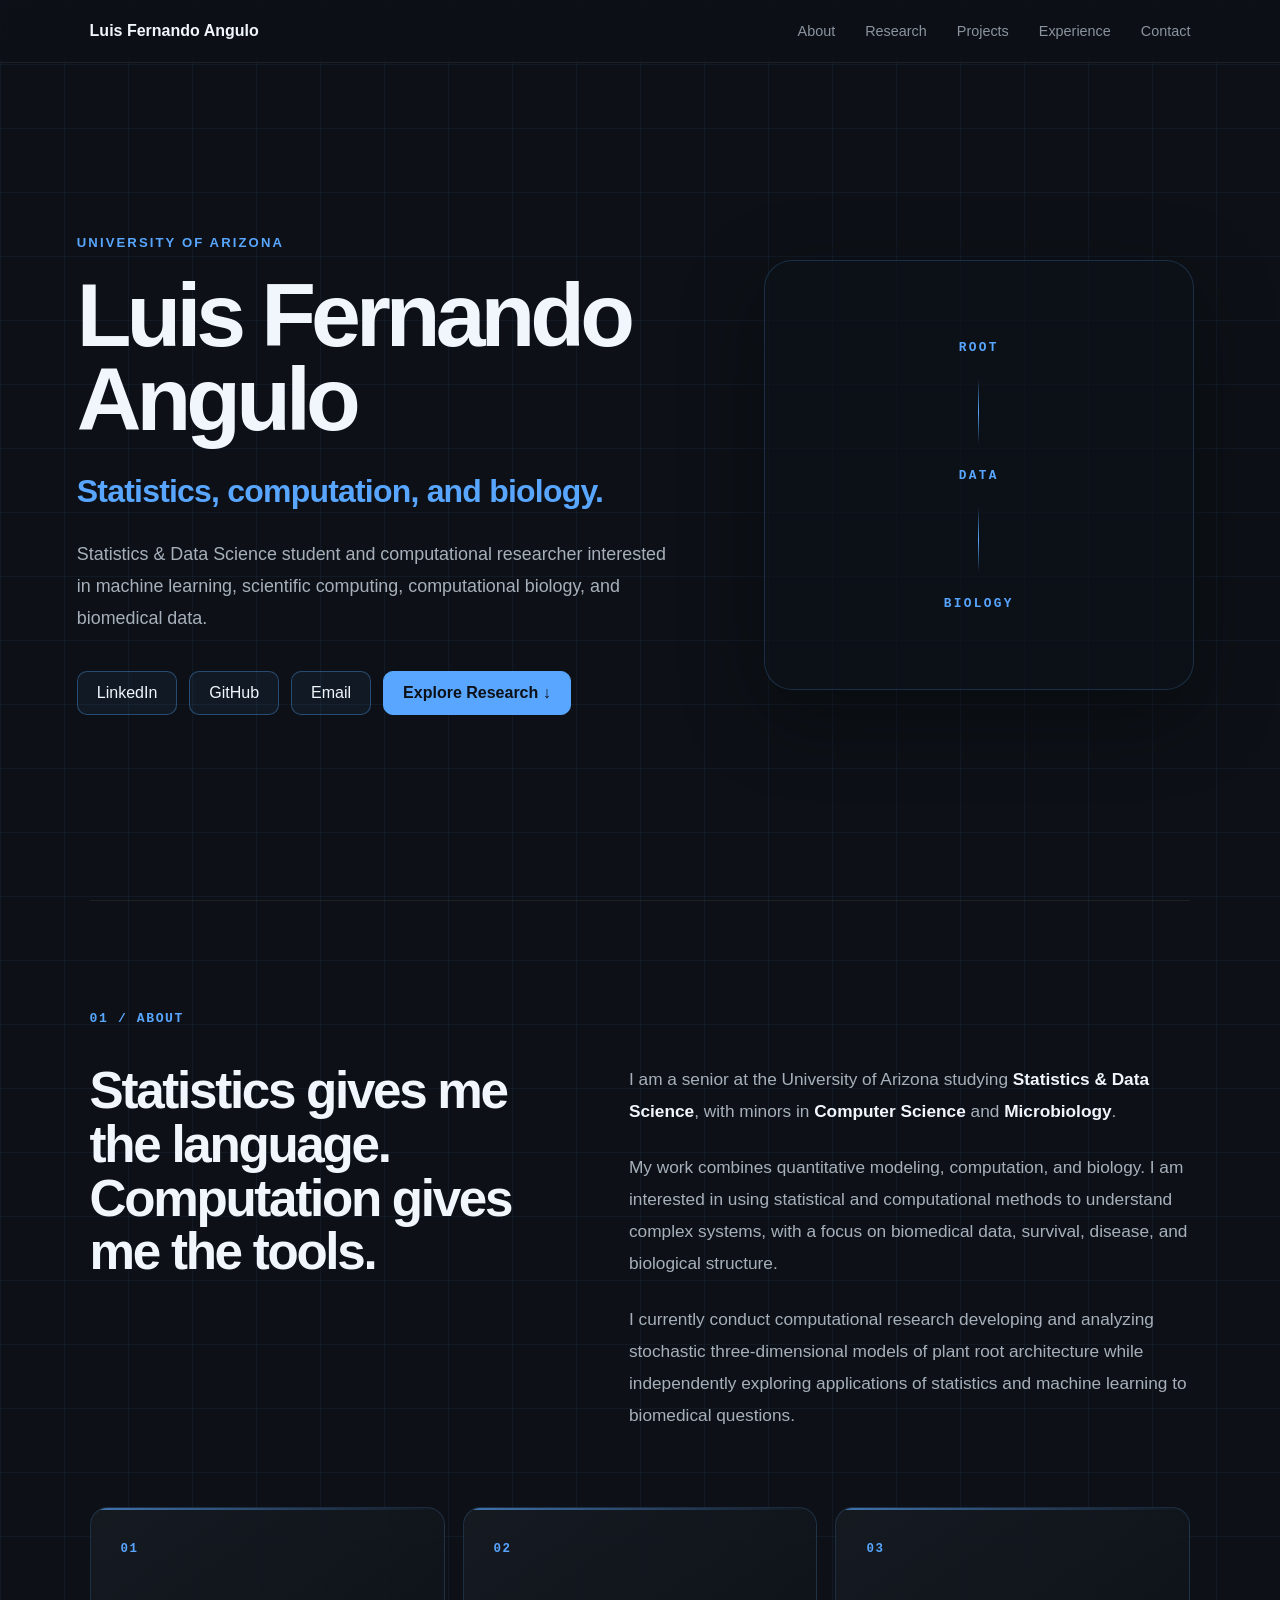
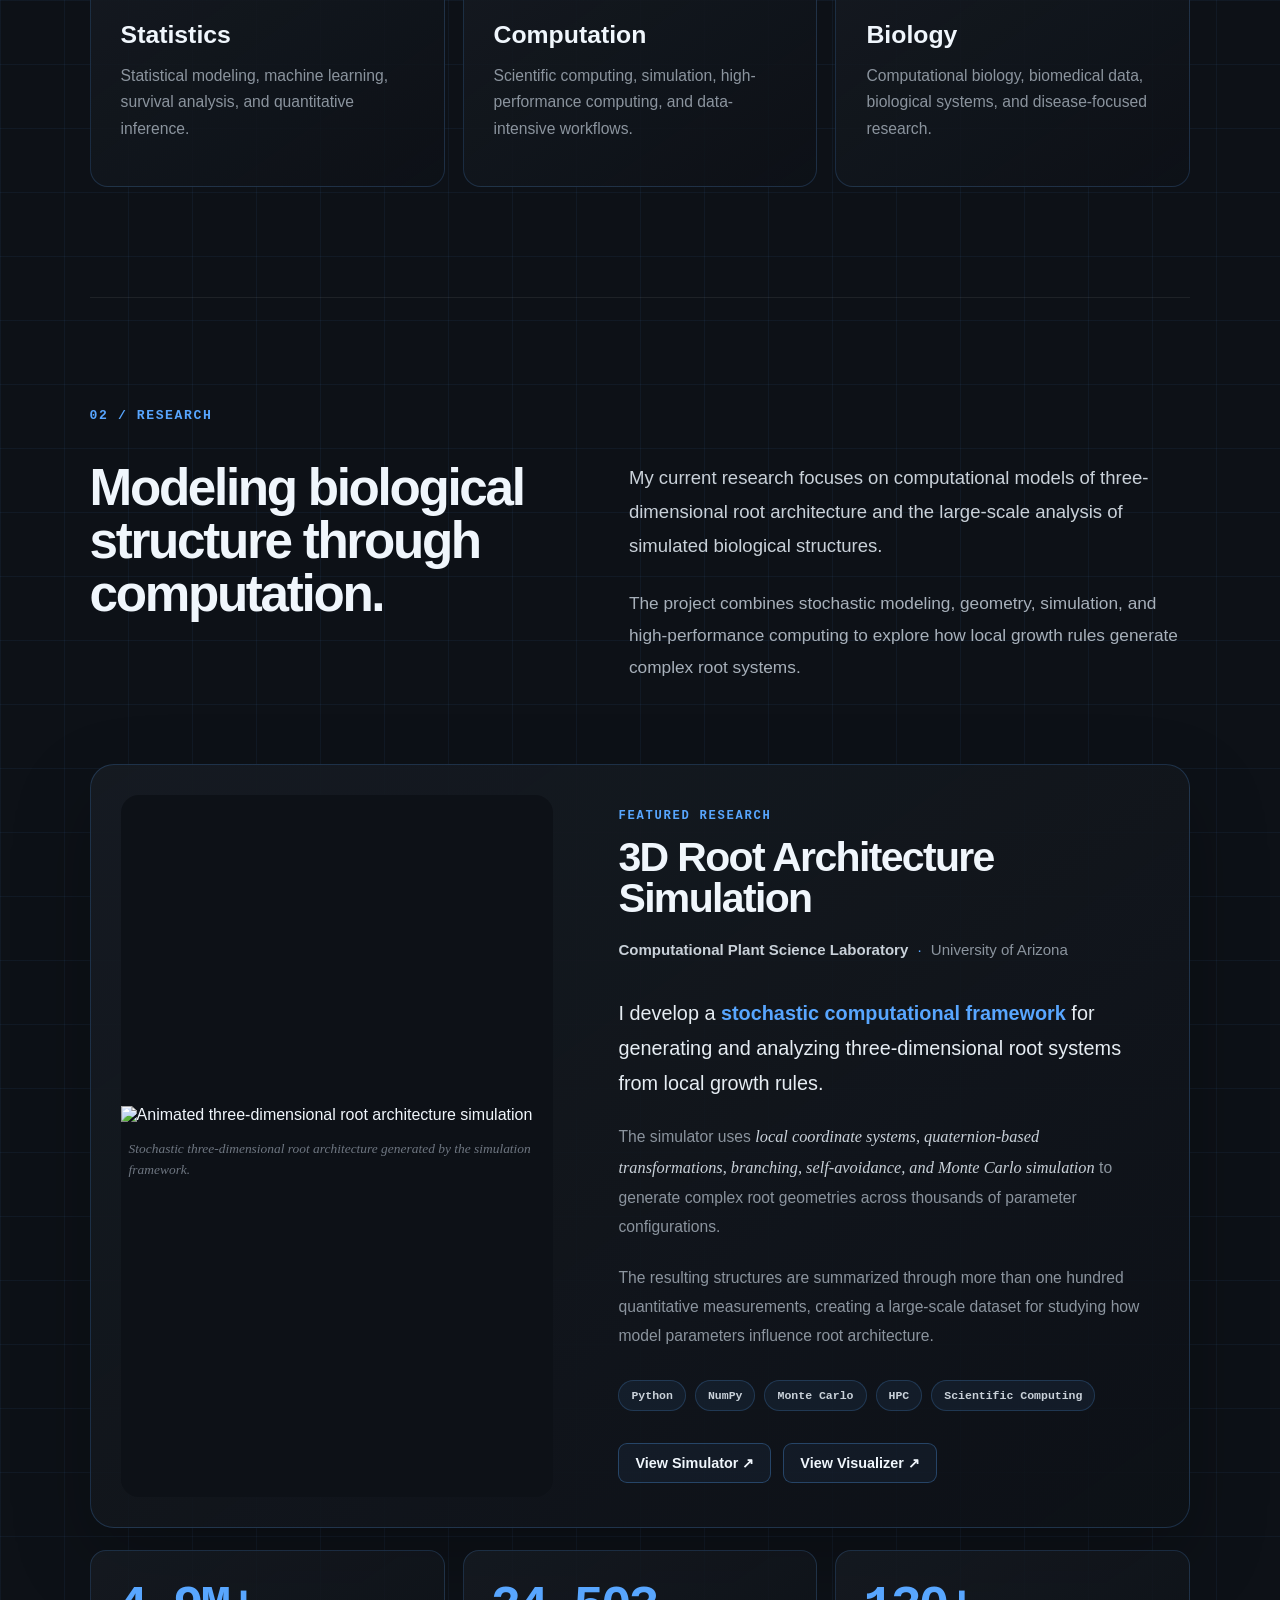
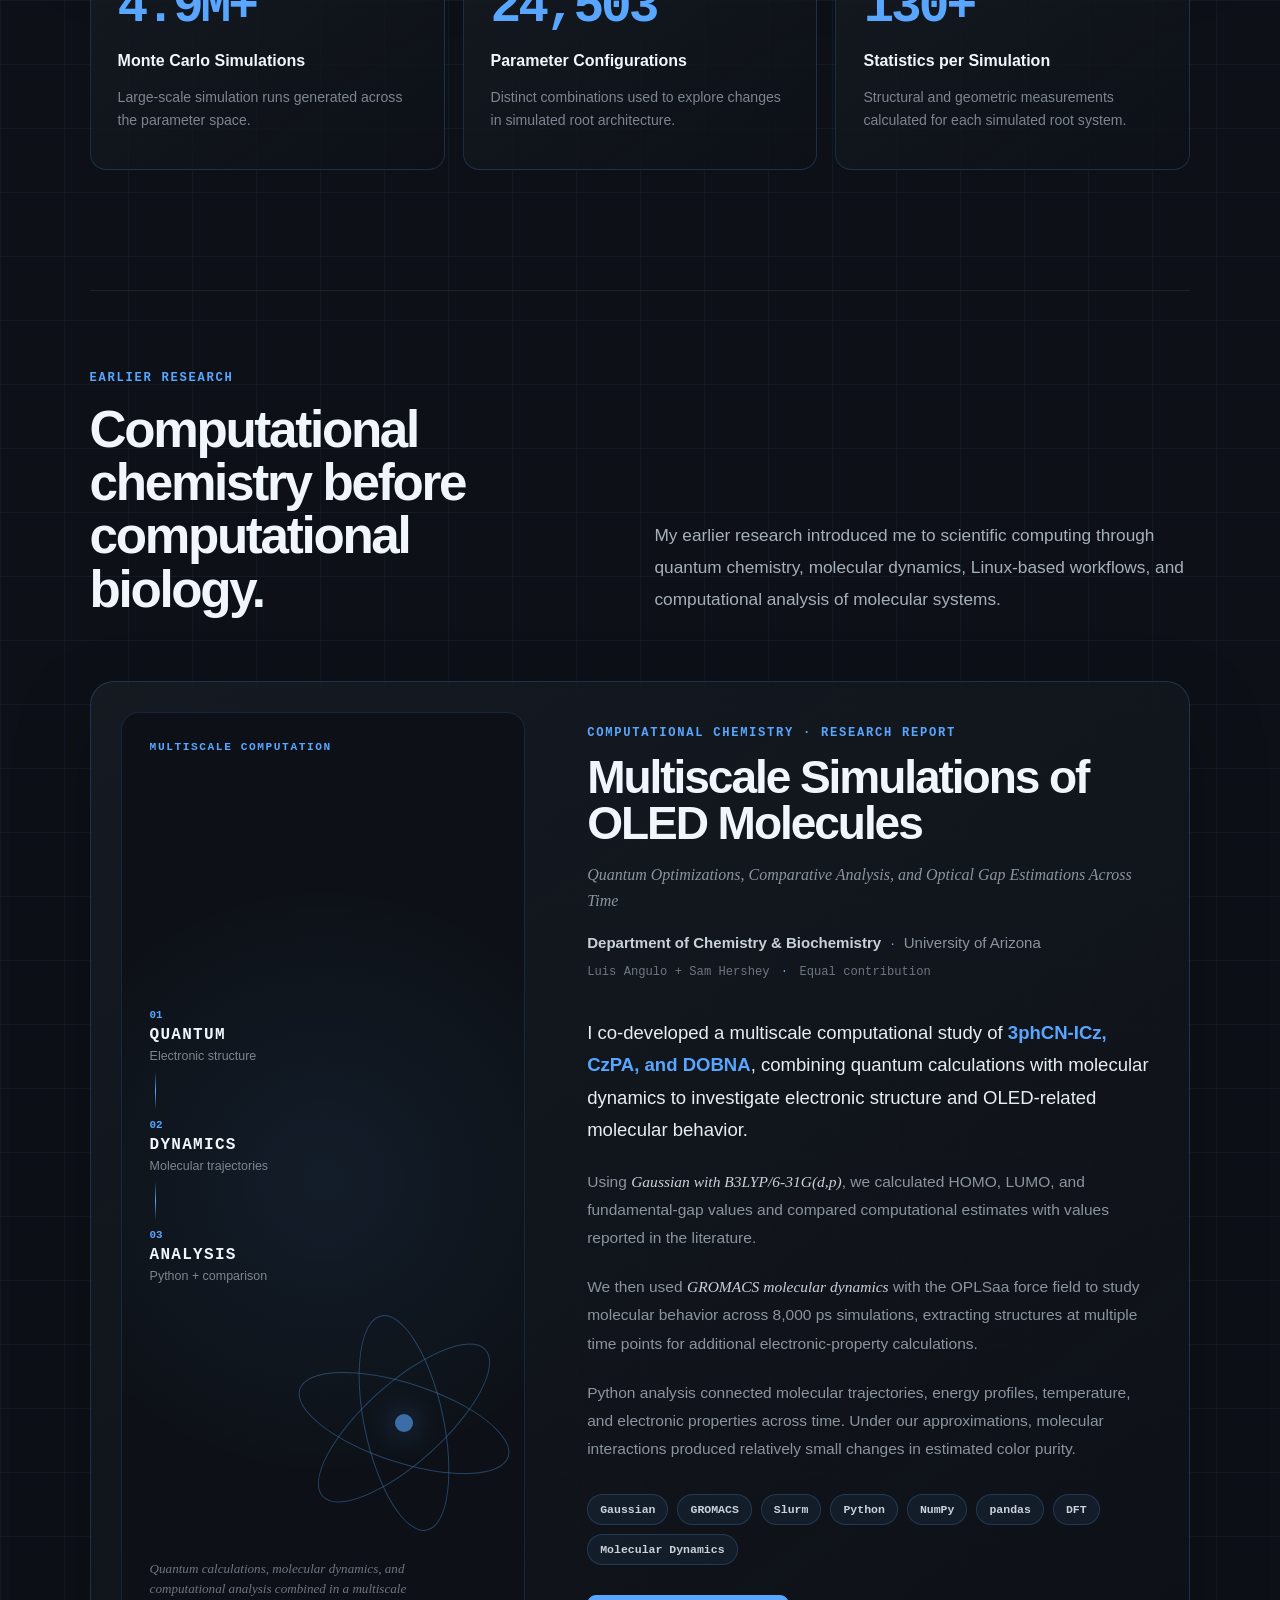
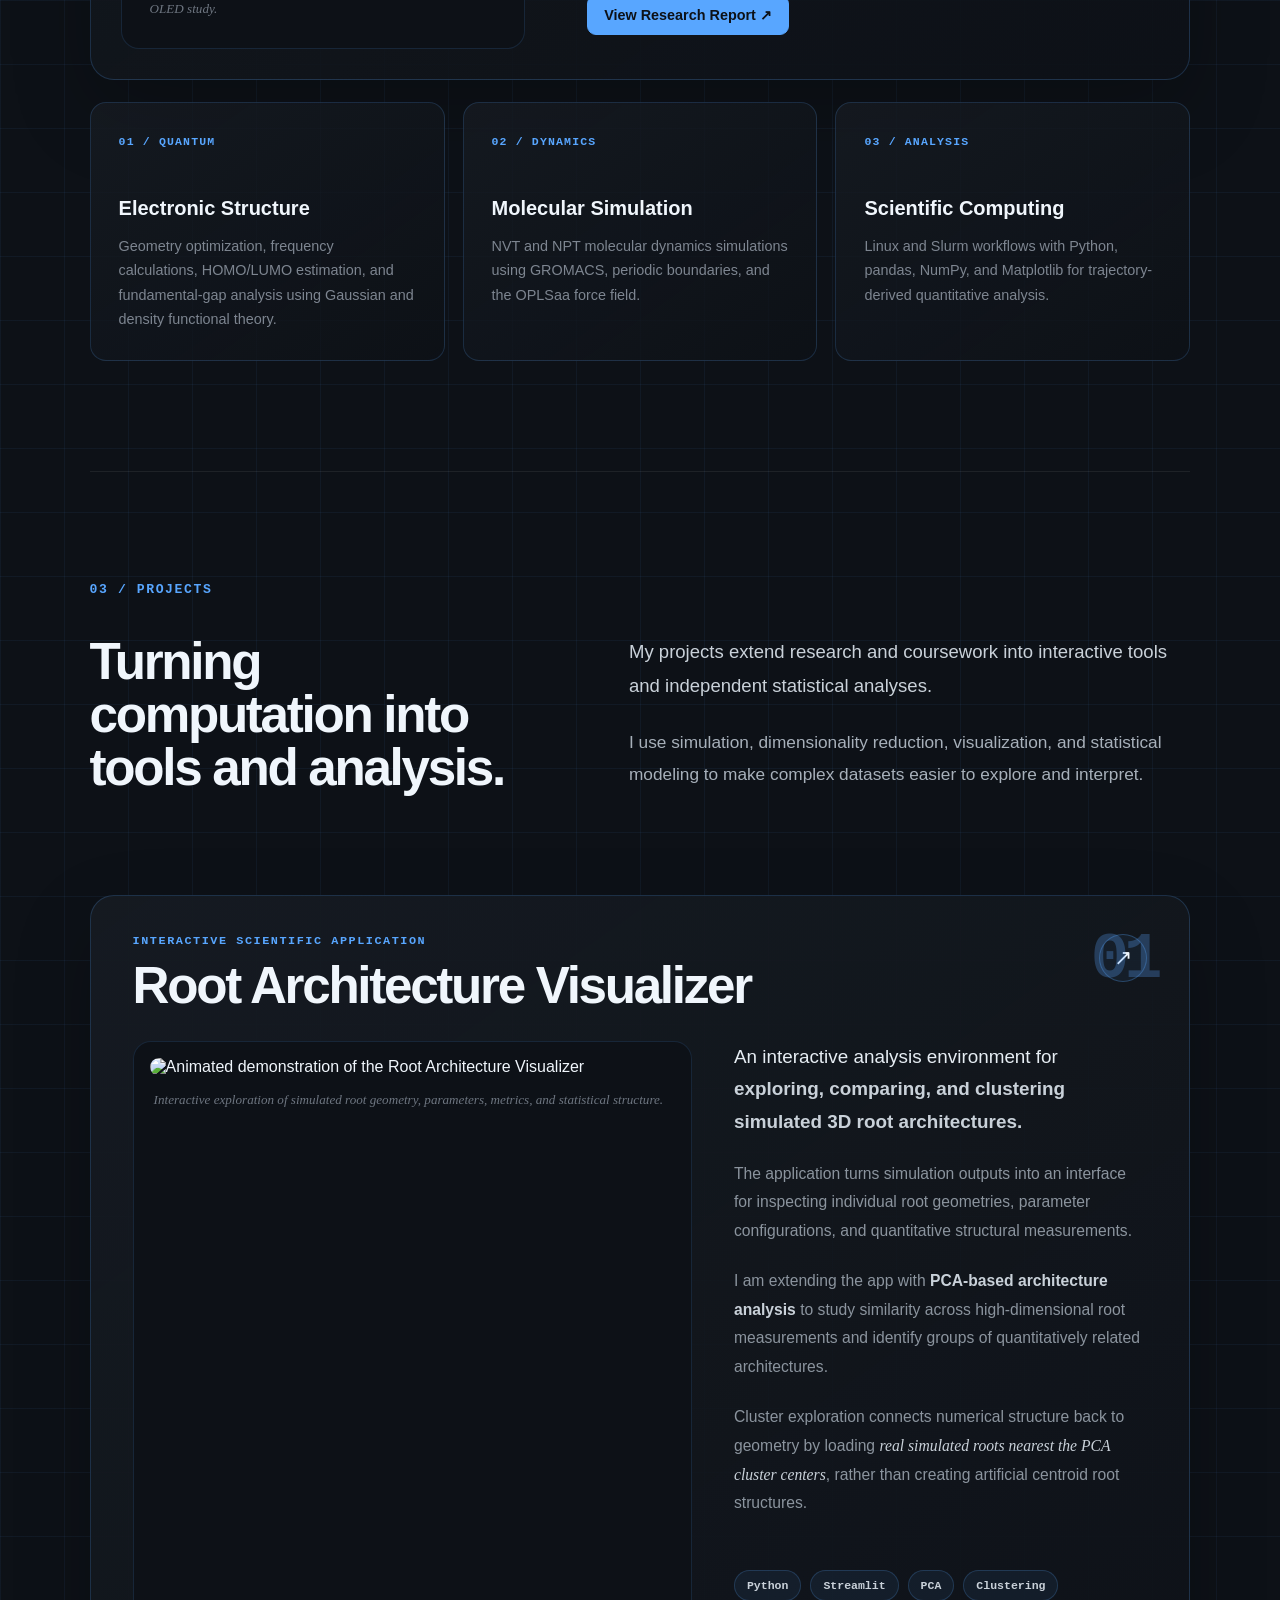
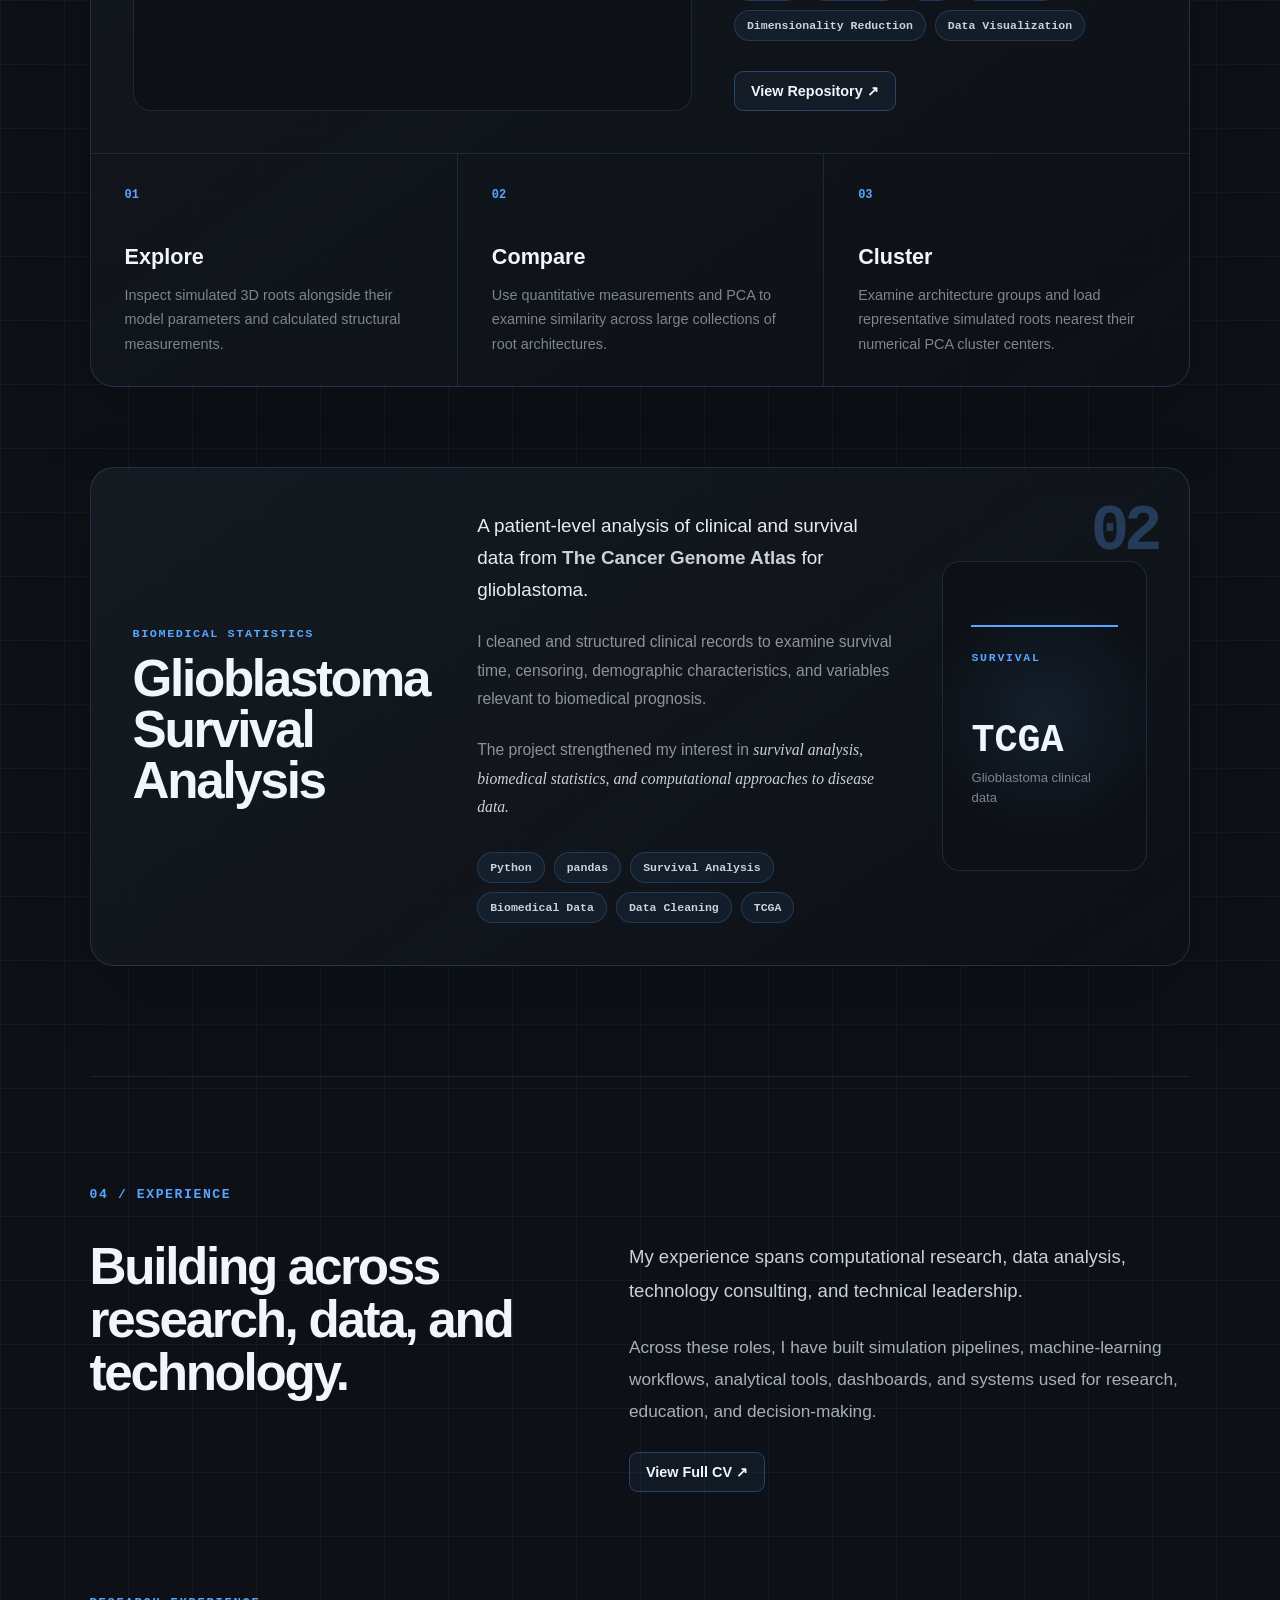
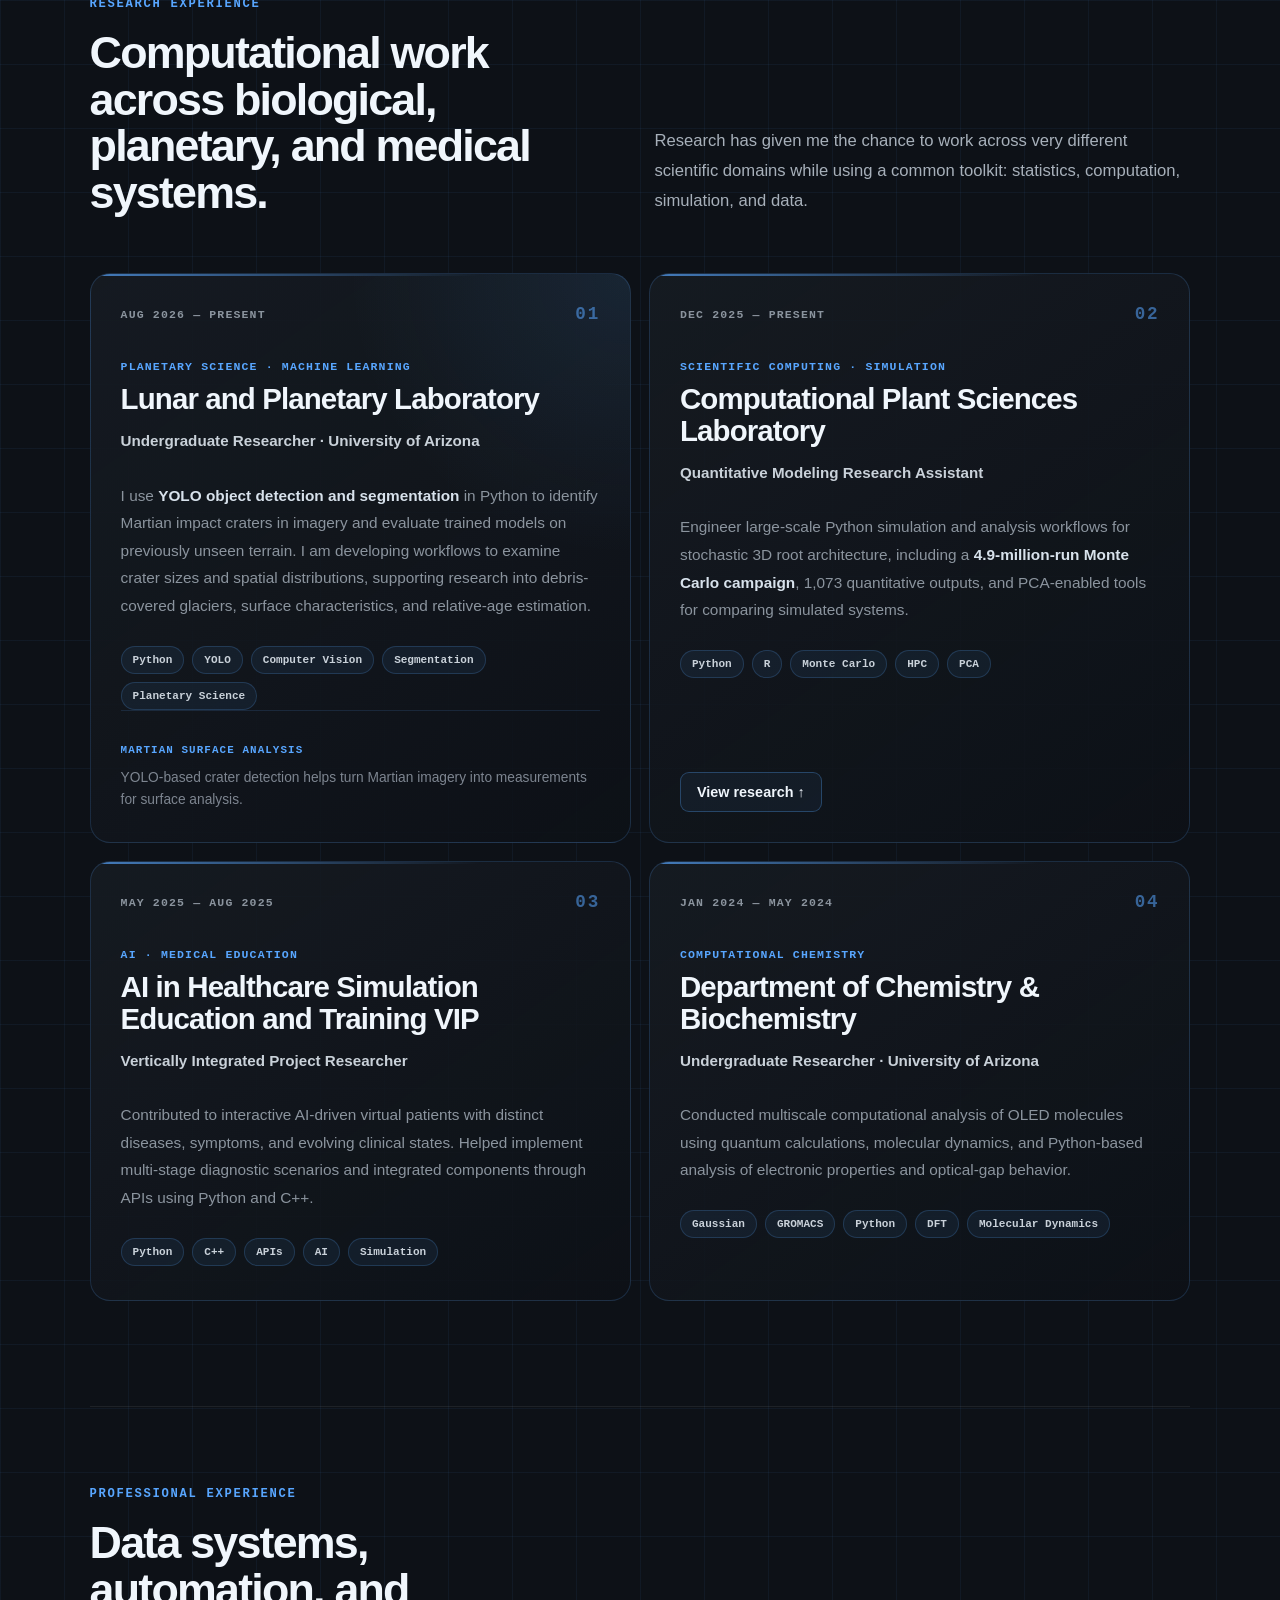
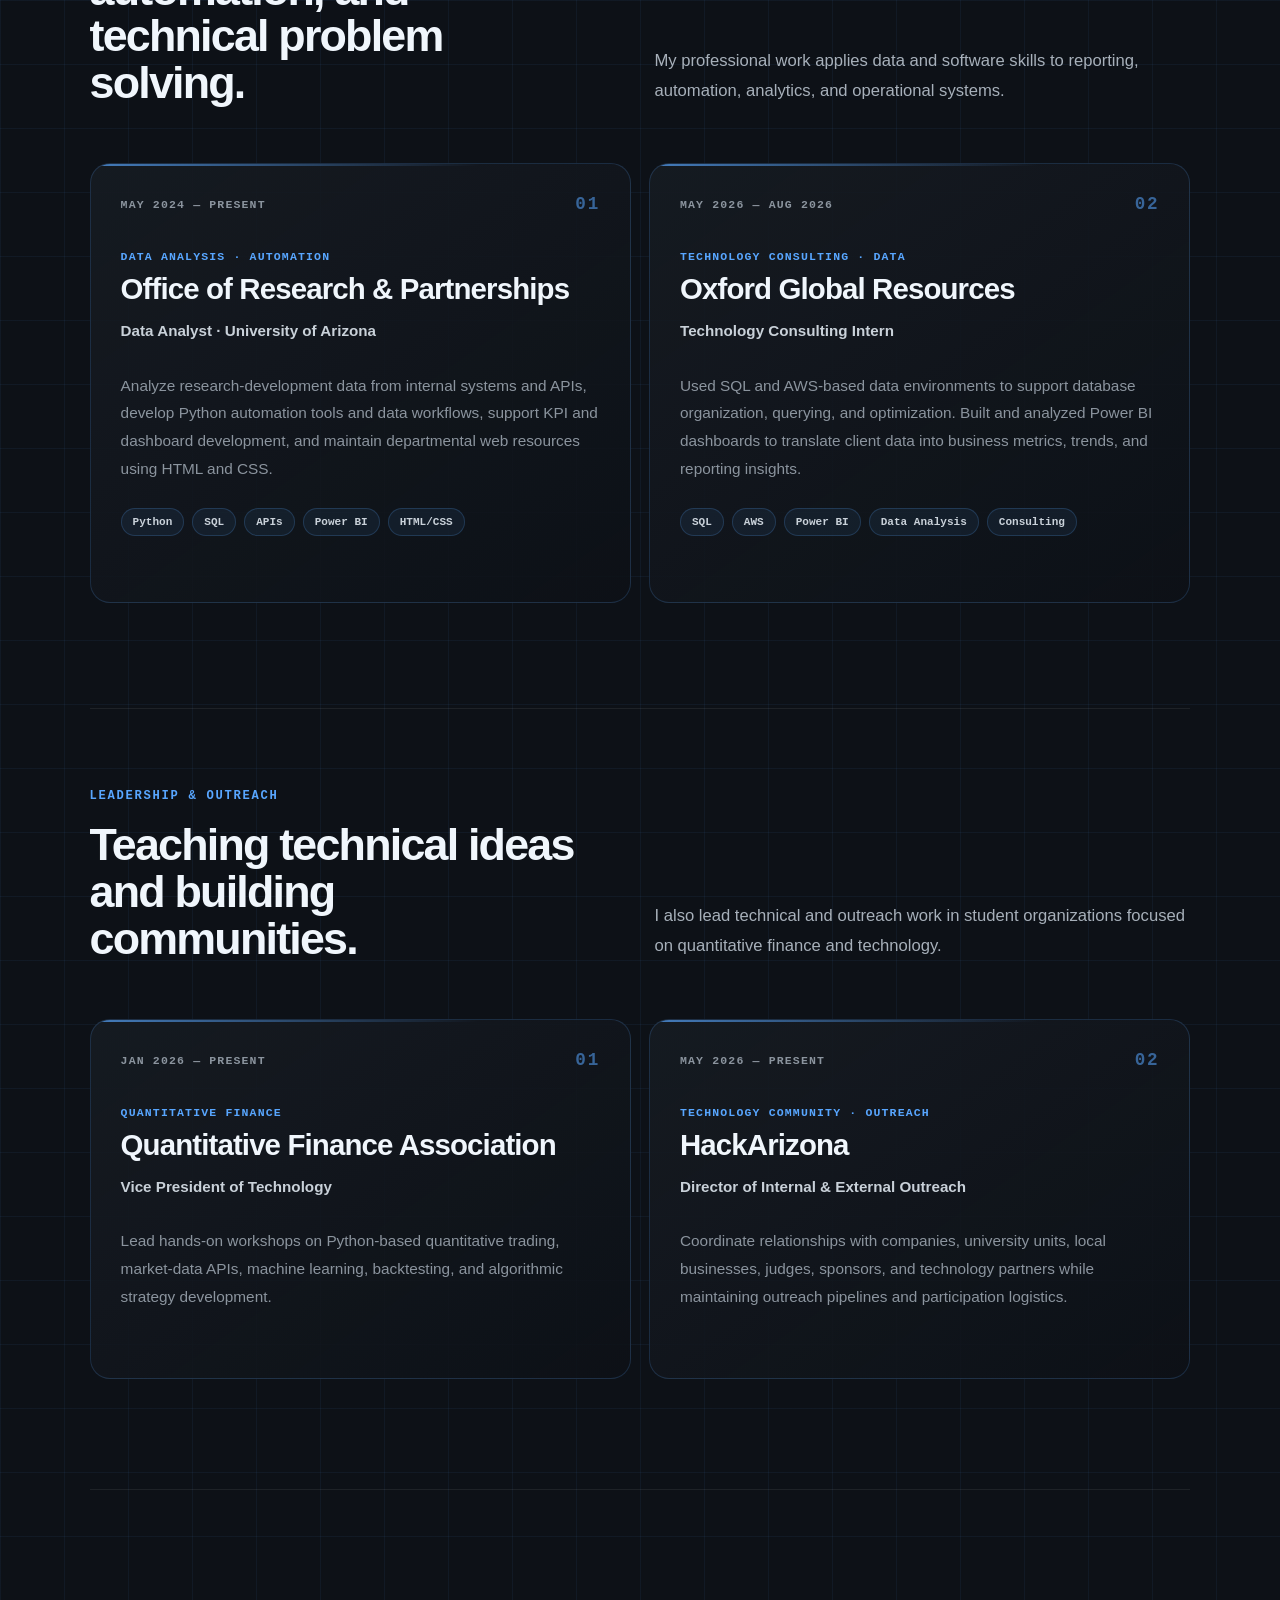
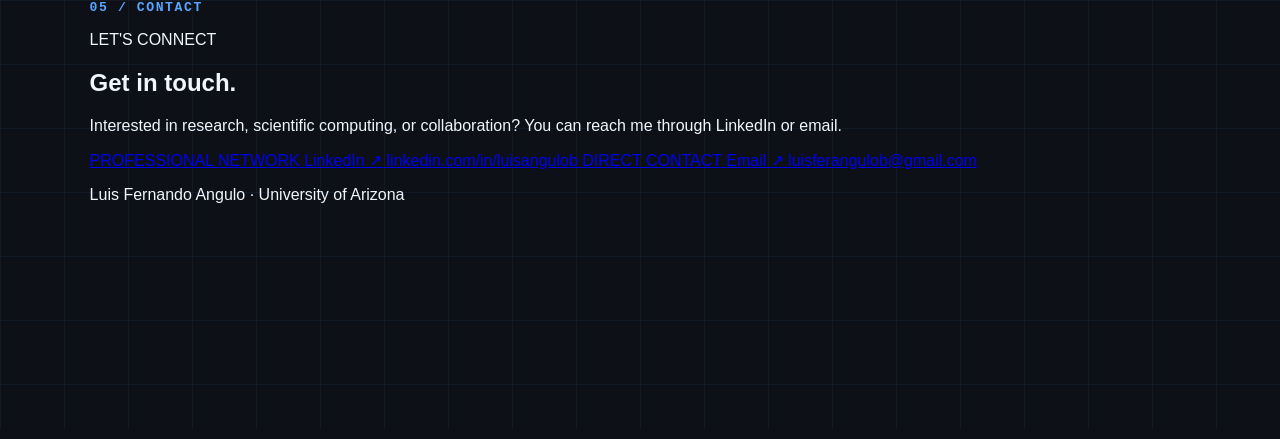
==== commit a5c410a9: "Update index.html" ====
--- a/index.html
+++ b/index.html
@@ -5,12 +5,12 @@
 <meta charset="UTF-8">
 <meta name="viewport" content="width=device-width, initial-scale=1.0">
 <title>Luis Fernando Angulo</title>
-<link rel="stylesheet" href="style.css?v=20261019-1">
+<link rel="stylesheet" href="style.css?v=20261019-2">
 </head>
 <body>
 
 <header class="navbar">
-<a class="logo" href="#home">Luis Fernando Angulo</a>
+<a href="#home" class="logo">Luis Fernando Angulo</a>
 <nav>
 <a href="#about">About</a>
 <a href="#research">Research</a>
@@ -24,7 +24,7 @@
 
 <!-- HERO -->
 
-<section class="hero" id="home">
+<section id="home" class="hero">
 <div class="hero-content">
 <p class="eyebrow">University of Arizona</p>
 <h1>Luis Fernando Angulo</h1>
@@ -33,12 +33,13 @@
 Statistics &amp; Data Science student and computational researcher interested in machine learning, scientific computing, computational biology, and biomedical data.
 </p>
 <div class="hero-links">
-<a class="hero-link" href="https://www.linkedin.com/in/luis-angulo-3329111b1/" target="_blank" rel="noopener noreferrer">LinkedIn</a>
-<a class="hero-link" href="https://github.com/luisferangulob" target="_blank" rel="noopener noreferrer">GitHub</a>
-<a class="hero-link" href="mailto:luisferangulob@gmail.com">Email</a>
-<a class="hero-link primary-link" href="#research">Explore Research ↓</a>
-</div>
-</div>
+<a href="https://www.linkedin.com/in/luisangulob/" target="_blank" rel="noopener noreferrer" class="hero-link">LinkedIn</a>
+<a href="https://github.com/luisferangulob" target="_blank" rel="noopener noreferrer" class="hero-link">GitHub</a>
+<a href="mailto:luisferangulob@gmail.com" class="hero-link">Email</a>
+<a href="#research" class="hero-link primary-link">Explore Research ↓</a>
+</div>
+</div>
+
 <div class="hero-art">
 <div class="animation-placeholder">
 <span>ROOT</span>
@@ -52,8 +53,9 @@
 
 <!-- ABOUT -->
 
-<section class="content-section about-section" id="about">
+<section id="about" class="content-section about-section">
 <p class="section-label">01 / ABOUT</p>
+
 <div class="about-grid">
 <div class="about-heading">
 <h2>Statistics gives me the language. Computation gives me the tools.</h2>
@@ -86,8 +88,9 @@
 
 <!-- RESEARCH -->
 
-<section class="content-section research-section" id="research">
+<section id="research" class="content-section research-section">
 <p class="section-label">02 / RESEARCH</p>
+
 <div class="research-intro">
 <div class="research-heading">
 <h2>Modeling biological structure through computation.</h2>
@@ -100,19 +103,39 @@
 
 <article class="featured-research">
 <div class="research-media">
-<img src="https://raw.githubusercontent.com/luisferangulob/luisferangulob/main/Gif_github.gif" alt="Animated three-dimensional root architecture simulation">
-<p class="media-caption">Stochastic three-dimensional root architecture generated by the simulation framework.</p>
-</div>
+<img
+src="https://raw.githubusercontent.com/luisferangulob/luisferangulob/main/Gif_github.gif"
+alt="Animated three-dimensional root architecture simulation">
+<p class="media-caption">
+Stochastic three-dimensional root architecture generated by the simulation framework.
+</p>
+</div>
+
 <div class="research-content">
 <p class="research-kicker">Featured Research</p>
 <h3>3D Root Architecture Simulation</h3>
-<p class="research-lab"><strong>Computational Plant Science Laboratory</strong><span>·</span> University of Arizona</p>
-<p class="research-lead">I develop a <strong>stochastic computational framework</strong> for generating and analyzing three-dimensional root systems from local growth rules.</p>
-<p class="research-detail">The simulator uses <em>local coordinate systems, quaternion-based transformations, branching, self-avoidance, and Monte Carlo simulation</em> to generate complex root geometries across thousands of parameter configurations.</p>
-<p class="research-detail">The resulting structures are summarized through more than one hundred quantitative measurements, creating a large-scale dataset for studying how model parameters influence root architecture.</p>
+<p class="research-lab">
+<strong>Computational Plant Science Laboratory</strong>
+<span>·</span> University of Arizona
+</p>
+<p class="research-lead">
+I develop a <strong>stochastic computational framework</strong> for generating and analyzing three-dimensional root systems from local growth rules.
+</p>
+<p class="research-detail">
+The simulator uses <em>local coordinate systems, quaternion-based transformations, branching, self-avoidance, and Monte Carlo simulation</em> to generate complex root geometries across thousands of parameter configurations.
+</p>
+<p class="research-detail">
+The resulting structures are summarized through more than one hundred quantitative measurements, creating a large-scale dataset for studying how model parameters influence root architecture.
+</p>
+
 <div class="research-tags">
-<span>Python</span><span>NumPy</span><span>Monte Carlo</span><span>HPC</span><span>Scientific Computing</span>
-</div>
+<span>Python</span>
+<span>NumPy</span>
+<span>Monte Carlo</span>
+<span>HPC</span>
+<span>Scientific Computing</span>
+</div>
+
 <div class="research-links">
 <a href="https://github.com/luisferangulob/3d-root-architecture-simulator" target="_blank" rel="noopener noreferrer">View Simulator ↗</a>
 <a href="https://github.com/luisferangulob/root-architecture-visualizer" target="_blank" rel="noopener noreferrer">View Visualizer ↗</a>
@@ -126,11 +149,13 @@
 <span class="metric-label">Monte Carlo Simulations</span>
 <p>Large-scale simulation runs generated across the parameter space.</p>
 </article>
+
 <article class="metric-card">
 <span class="metric-value">24,503</span>
 <span class="metric-label">Parameter Configurations</span>
 <p>Distinct combinations used to explore changes in simulated root architecture.</p>
 </article>
+
 <article class="metric-card">
 <span class="metric-value">130+</span>
 <span class="metric-label">Statistics per Simulation</span>
@@ -146,55 +171,94 @@
 <p class="research-subsection-label">Earlier Research</p>
 <h3>Computational chemistry before computational biology.</h3>
 </div>
-<p class="earlier-research-intro">My earlier research introduced me to scientific computing through quantum chemistry, molecular dynamics, Linux-based workflows, and computational analysis of molecular systems.</p>
+<p class="earlier-research-intro">
+My earlier research introduced me to scientific computing through quantum chemistry, molecular dynamics, Linux-based workflows, and computational analysis of molecular systems.
+</p>
 </div>
 
 <article class="oled-research-card">
 <div class="oled-visual">
 <div class="oled-visual-label">MULTISCALE COMPUTATION</div>
+
 <div class="oled-pipeline">
 <div class="oled-stage">
 <span class="oled-stage-number">01</span>
 <strong>QUANTUM</strong>
 <small>Electronic structure</small>
 </div>
+
 <div class="pipeline-connector"></div>
+
 <div class="oled-stage">
 <span class="oled-stage-number">02</span>
 <strong>DYNAMICS</strong>
 <small>Molecular trajectories</small>
 </div>
+
 <div class="pipeline-connector"></div>
+
 <div class="oled-stage">
 <span class="oled-stage-number">03</span>
 <strong>ANALYSIS</strong>
 <small>Python + comparison</small>
 </div>
 </div>
+
 <div class="oled-orbital">
 <div class="orbital-ring orbital-ring-one"></div>
 <div class="orbital-ring orbital-ring-two"></div>
 <div class="orbital-ring orbital-ring-three"></div>
 <div class="orbital-core"></div>
 </div>
-<p class="oled-visual-caption">Quantum calculations, molecular dynamics, and computational analysis combined in a multiscale OLED study.</p>
+
+<p class="oled-visual-caption">
+Quantum calculations, molecular dynamics, and computational analysis combined in a multiscale OLED study.
+</p>
 </div>
 
 <div class="oled-content">
 <p class="research-kicker">Computational Chemistry · Research Report</p>
 <h3>Multiscale Simulations of OLED Molecules</h3>
-<p class="oled-subtitle">Quantum Optimizations, Comparative Analysis, and Optical Gap Estimations Across Time</p>
-<p class="research-lab"><strong>Department of Chemistry &amp; Biochemistry</strong><span>·</span> University of Arizona</p>
-<p class="research-collaboration">Luis Angulo + Sam Hershey <span>·</span> Equal contribution</p>
-<p class="oled-lead">I co-developed a multiscale computational study of <strong>3phCN-ICz, CzPA, and DOBNA</strong>, combining quantum calculations with molecular dynamics to investigate electronic structure and OLED-related molecular behavior.</p>
-<p class="oled-detail">Using <em>Gaussian with B3LYP/6-31G(d,p)</em>, we calculated HOMO, LUMO, and fundamental-gap values and compared computational estimates with values reported in the literature.</p>
-<p class="oled-detail">We then used <em>GROMACS molecular dynamics</em> with the OPLSaa force field to study molecular behavior across 8,000 ps simulations, extracting structures at multiple time points for additional electronic-property calculations.</p>
-<p class="oled-detail">Python analysis connected molecular trajectories, energy profiles, temperature, and electronic properties across time. Under our approximations, molecular interactions produced relatively small changes in estimated color purity.</p>
+<p class="oled-subtitle">
+Quantum Optimizations, Comparative Analysis, and Optical Gap Estimations Across Time
+</p>
+<p class="research-lab">
+<strong>Department of Chemistry &amp; Biochemistry</strong>
+<span>·</span> University of Arizona
+</p>
+<p class="research-collaboration">
+Luis Angulo + Sam Hershey <span>·</span> Equal contribution
+</p>
+
+<p class="oled-lead">
+I co-developed a multiscale computational study of <strong>3phCN-ICz, CzPA, and DOBNA</strong>, combining quantum calculations with molecular dynamics to investigate electronic structure and OLED-related molecular behavior.
+</p>
+
+<p class="oled-detail">
+Using <em>Gaussian with B3LYP/6-31G(d,p)</em>, we calculated HOMO, LUMO, and fundamental-gap values and compared computational estimates with values reported in the literature.
+</p>
+
+<p class="oled-detail">
+We then used <em>GROMACS molecular dynamics</em> with the OPLSaa force field to study molecular behavior across 8,000 ps simulations, extracting structures at multiple time points for additional electronic-property calculations.
+</p>
+
+<p class="oled-detail">
+Python analysis connected molecular trajectories, energy profiles, temperature, and electronic properties across time. Under our approximations, molecular interactions produced relatively small changes in estimated color purity.
+</p>
+
 <div class="research-tags oled-tags">
-<span>Gaussian</span><span>GROMACS</span><span>Slurm</span><span>Python</span><span>NumPy</span><span>pandas</span><span>DFT</span><span>Molecular Dynamics</span>
-</div>
+<span>Gaussian</span>
+<span>GROMACS</span>
+<span>Slurm</span>
+<span>Python</span>
+<span>NumPy</span>
+<span>pandas</span>
+<span>DFT</span>
+<span>Molecular Dynamics</span>
+</div>
+
 <div class="research-links oled-links">
-<a class="report-link" href="oled-multiscale-simulations.pdf" target="_blank" rel="noopener noreferrer">View Research Report ↗</a>
+<a href="https://luisferangulob.github.io/oled-multiscale-simulations.pdf" target="_blank" rel="noopener noreferrer" class="report-link">View Research Report ↗</a>
 </div>
 </div>
 </article>
@@ -205,11 +269,13 @@
 <h4>Electronic Structure</h4>
 <p>Geometry optimization, frequency calculations, HOMO/LUMO estimation, and fundamental-gap analysis using Gaussian and density functional theory.</p>
 </article>
+
 <article class="oled-method-card">
 <span>02 / DYNAMICS</span>
 <h4>Molecular Simulation</h4>
 <p>NVT and NPT molecular dynamics simulations using GROMACS, periodic boundaries, and the OPLSaa force field.</p>
 </article>
+
 <article class="oled-method-card">
 <span>03 / ANALYSIS</span>
 <h4>Scientific Computing</h4>
@@ -221,8 +287,9 @@
 
 <!-- PROJECTS -->
 
-<section class="content-section projects-section" id="projects">
+<section id="projects" class="content-section projects-section">
 <p class="section-label">03 / PROJECTS</p>
+
 <div class="projects-intro">
 <div class="projects-heading">
 <h2>Turning computation into tools and analysis.</h2>
@@ -233,29 +300,55 @@
 </div>
 </div>
 
+<!-- PROJECT 01 -->
+
 <article class="project project-featured">
 <div class="project-number">01</div>
+
 <div class="project-header">
 <div>
 <p class="project-type">Interactive Scientific Application</p>
 <h3>Root Architecture Visualizer</h3>
 </div>
-<a class="project-arrow" href="https://github.com/luisferangulob/root-architecture-visualizer" target="_blank" rel="noopener noreferrer" aria-label="Open repository">↗</a>
-</div>
+
+<a href="https://github.com/luisferangulob/root-architecture-visualizer" target="_blank" rel="noopener noreferrer" class="project-arrow" aria-label="Open Root Architecture Visualizer repository">↗</a>
+</div>
+
 <div class="project-feature-grid">
 <div class="project-visual">
-<img src="https://raw.githubusercontent.com/luisferangulob/luisferangulob/main/App.gif" alt="Animated demonstration of Root Architecture Visualizer">
-<p class="project-caption">Interactive exploration of simulated root geometry, parameters, metrics, and statistical structure.</p>
-</div>
+<img src="https://raw.githubusercontent.com/luisferangulob/luisferangulob/main/App.gif" alt="Animated demonstration of the Root Architecture Visualizer">
+<p class="project-caption">
+Interactive exploration of simulated root geometry, parameters, metrics, and statistical structure.
+</p>
+</div>
+
 <div class="project-copy">
-<p class="project-lead">An interactive analysis environment for <strong>exploring, comparing, and clustering simulated 3D root architectures.</strong></p>
-<p>The application turns simulation outputs into an interface for inspecting individual root geometries, parameter configurations, and quantitative structural measurements.</p>
-<p>I am extending the app with <strong>PCA-based architecture analysis</strong> to study similarity across high-dimensional root measurements and identify groups of quantitatively related architectures.</p>
-<p>Cluster exploration connects numerical structure back to geometry by loading <em>real simulated roots nearest the PCA cluster centers</em>, rather than creating artificial centroid root structures.</p>
+<p class="project-lead">
+An interactive analysis environment for <strong>exploring, comparing, and clustering simulated 3D root architectures.</strong>
+</p>
+
+<p>
+The application turns simulation outputs into an interface for inspecting individual root geometries, parameter configurations, and quantitative structural measurements.
+</p>
+
+<p>
+I am extending the app with <strong>PCA-based architecture analysis</strong> to study similarity across high-dimensional root measurements and identify groups of quantitatively related architectures.
+</p>
+
+<p>
+Cluster exploration connects numerical structure back to geometry by loading <em>real simulated roots nearest the PCA cluster centers</em>, rather than creating artificial centroid root structures.
+</p>
+
 <div class="project-tags">
-<span>Python</span><span>Streamlit</span><span>PCA</span><span>Clustering</span><span>Dimensionality Reduction</span><span>Data Visualization</span>
-</div>
-<a class="project-button" href="https://github.com/luisferangulob/root-architecture-visualizer" target="_blank" rel="noopener noreferrer">View Repository ↗</a>
+<span>Python</span>
+<span>Streamlit</span>
+<span>PCA</span>
+<span>Clustering</span>
+<span>Dimensionality Reduction</span>
+<span>Data Visualization</span>
+</div>
+
+<a href="https://github.com/luisferangulob/root-architecture-visualizer" target="_blank" rel="noopener noreferrer" class="project-button">View Repository ↗</a>
 </div>
 </div>
 
@@ -265,11 +358,13 @@
 <h4>Explore</h4>
 <p>Inspect simulated 3D roots alongside their model parameters and calculated structural measurements.</p>
 </article>
+
 <article class="capability">
 <span>02</span>
 <h4>Compare</h4>
 <p>Use quantitative measurements and PCA to examine similarity across large collections of root architectures.</p>
 </article>
+
 <article class="capability">
 <span>03</span>
 <h4>Cluster</h4>
@@ -278,21 +373,38 @@
 </div>
 </article>
 
+<!-- PROJECT 02 -->
+
 <article class="project project-secondary">
 <div class="project-number">02</div>
+
 <div class="secondary-project-grid">
 <div class="secondary-project-title">
 <p class="project-type">Biomedical Statistics</p>
 <h3>Glioblastoma Survival Analysis</h3>
 </div>
+
 <div class="secondary-project-content">
-<p class="project-lead">A patient-level analysis of clinical and survival data from <strong>The Cancer Genome Atlas</strong> for glioblastoma.</p>
-<p>I cleaned and structured clinical records to examine survival time, censoring, demographic characteristics, and variables relevant to biomedical prognosis.</p>
-<p>The project strengthened my interest in <em>survival analysis, biomedical statistics, and computational approaches to disease data.</em></p>
+<p class="project-lead">
+A patient-level analysis of clinical and survival data from <strong>The Cancer Genome Atlas</strong> for glioblastoma.
+</p>
+<p>
+I cleaned and structured clinical records to examine survival time, censoring, demographic characteristics, and variables relevant to biomedical prognosis.
+</p>
+<p>
+The project strengthened my interest in <em>survival analysis, biomedical statistics, and computational approaches to disease data.</em>
+</p>
+
 <div class="project-tags">
-<span>Python</span><span>pandas</span><span>Survival Analysis</span><span>Biomedical Data</span><span>Data Cleaning</span><span>TCGA</span>
-</div>
-</div>
+<span>Python</span>
+<span>pandas</span>
+<span>Survival Analysis</span>
+<span>Biomedical Data</span>
+<span>Data Cleaning</span>
+<span>TCGA</span>
+</div>
+</div>
+
 <div class="gbm-visual">
 <div class="gbm-line"></div>
 <span class="gbm-label">SURVIVAL</span>
@@ -307,26 +419,28 @@
 
 <!-- EXPERIENCE -->
 
-<section class="content-section experience-section" id="experience">
+<section id="experience" class="content-section experience-section">
 <p class="section-label">04 / EXPERIENCE</p>
 
 <div class="experience-intro">
 <div class="experience-heading">
 <h2>Building across research, data, and technology.</h2>
 </div>
+
 <div class="experience-intro-copy">
 <p>My experience spans computational research, data analysis, technology consulting, and technical leadership.</p>
 <p>Across these roles, I have built simulation pipelines, machine-learning workflows, analytical tools, dashboards, and systems used for research, education, and decision-making.</p>
-<a class="experience-cv-link" href="Luis_Angulo_CV.pdf" target="_blank" rel="noopener noreferrer">View Full CV ↗</a>
-</div>
-</div>
-
-<!-- SCIENTIFIC RESEARCH -->
-
-<div class="experience-group">
+<a href="Luis_Angulo_CV.pdf" target="_blank" rel="noopener noreferrer" class="experience-cv-link">View Full CV ↗</a>
+</div>
+</div>
+
+<!-- RESEARCH EXPERIENCE -->
+
+<div class="experience-group experience-group-research">
+
 <div class="experience-group-heading">
 <div>
-<p class="experience-subsection-label">01 / Scientific Research</p>
+<p class="experience-subsection-label">RESEARCH EXPERIENCE</p>
 <h3>Computational work across biological, planetary, and medical systems.</h3>
 </div>
 <p>Research has given me the chance to work across very different scientific domains while using a common toolkit: statistics, computation, simulation, and data.</p>
@@ -339,18 +453,26 @@
 <span class="experience-date">AUG 2026 — PRESENT</span>
 <span class="experience-index">01</span>
 </div>
+
 <p class="experience-domain">Planetary Science · Machine Learning</p>
 <h4>Lunar and Planetary Laboratory</h4>
 <p class="experience-role">Undergraduate Researcher · University of Arizona</p>
-<p class="experience-description">
-Developing statistical and machine-learning workflows to analyze <strong>Martian crater diameter and spatial distribution data</strong> associated with debris-covered glaciers and other glacial landforms. I use clustering and exploratory analysis to characterize crater populations and support relative-age estimation from crater abundance and surface characteristics.
-</p>
+
+<p class="experience-description">
+I use <strong>YOLO object detection and segmentation</strong> in Python to identify Martian impact craters in imagery and evaluate trained models on previously unseen terrain. I am developing workflows to examine crater sizes and spatial distributions, supporting research into debris-covered glaciers, surface characteristics, and relative-age estimation.
+</p>
+
 <div class="experience-tags">
-<span>Python</span><span>Machine Learning</span><span>Clustering</span><span>EDA</span><span>Planetary Science</span>
-</div>
+<span>Python</span>
+<span>YOLO</span>
+<span>Computer Vision</span>
+<span>Segmentation</span>
+<span>Planetary Science</span>
+</div>
+
 <div class="experience-callout">
 <span>MARTIAN SURFACE ANALYSIS</span>
-<p>Quantitative crater populations provide evidence for comparing surfaces and investigating relative age.</p>
+<p>YOLO-based crater detection helps turn Martian imagery into measurements for surface analysis.</p>
 </div>
 </article>
 
@@ -359,14 +481,23 @@
 <span class="experience-date">DEC 2025 — PRESENT</span>
 <span class="experience-index">02</span>
 </div>
+
 <p class="experience-domain">Scientific Computing · Simulation</p>
 <h4>Computational Plant Sciences Laboratory</h4>
 <p class="experience-role">Quantitative Modeling Research Assistant</p>
-<p class="experience-description">Engineer large-scale Python simulation and analysis workflows for stochastic 3D root architecture, including a <strong>4.9-million-run Monte Carlo campaign</strong>, 1,073 quantitative outputs, and PCA-enabled tools for comparing simulated systems.</p>
+<p class="experience-description">
+Engineer large-scale Python simulation and analysis workflows for stochastic 3D root architecture, including a <strong>4.9-million-run Monte Carlo campaign</strong>, 1,073 quantitative outputs, and PCA-enabled tools for comparing simulated systems.
+</p>
+
 <div class="experience-tags">
-<span>Python</span><span>R</span><span>Monte Carlo</span><span>HPC</span><span>PCA</span>
-</div>
-<a class="experience-inline-link" href="#research">View research ↑</a>
+<span>Python</span>
+<span>R</span>
+<span>Monte Carlo</span>
+<span>HPC</span>
+<span>PCA</span>
+</div>
+
+<a href="#research" class="experience-inline-link">View research ↑</a>
 </article>
 
 <article class="experience-card">
@@ -377,9 +508,15 @@
 <p class="experience-domain">AI · Medical Education</p>
 <h4>AI in Healthcare Simulation Education and Training VIP</h4>
 <p class="experience-role">Vertically Integrated Project Researcher</p>
-<p class="experience-description">Contributed to interactive AI-driven virtual patients with distinct diseases, symptoms, and evolving clinical states. Helped implement multi-stage diagnostic scenarios and integrated components through APIs using Python and C++.</p>
+<p class="experience-description">
+Contributed to interactive AI-driven virtual patients with distinct diseases, symptoms, and evolving clinical states. Helped implement multi-stage diagnostic scenarios and integrated components through APIs using Python and C++.
+</p>
 <div class="experience-tags">
-<span>Python</span><span>C++</span><span>APIs</span><span>AI</span><span>Simulation</span>
+<span>Python</span>
+<span>C++</span>
+<span>APIs</span>
+<span>AI</span>
+<span>Simulation</span>
 </div>
 </article>
 
@@ -391,9 +528,15 @@
 <p class="experience-domain">Computational Chemistry</p>
 <h4>Department of Chemistry &amp; Biochemistry</h4>
 <p class="experience-role">Undergraduate Researcher · University of Arizona</p>
-<p class="experience-description">Conducted multiscale computational analysis of OLED molecules using quantum calculations, molecular dynamics, and Python-based analysis of electronic properties and optical-gap behavior.</p>
+<p class="experience-description">
+Conducted multiscale computational analysis of OLED molecules using quantum calculations, molecular dynamics, and Python-based analysis of electronic properties and optical-gap behavior.
+</p>
 <div class="experience-tags">
-<span>Gaussian</span><span>GROMACS</span><span>Python</span><span>DFT</span><span>Molecular Dynamics</span>
+<span>Gaussian</span>
+<span>GROMACS</span>
+<span>Python</span>
+<span>DFT</span>
+<span>Molecular Dynamics</span>
 </div>
 </article>
 
@@ -402,10 +545,11 @@
 
 <!-- PROFESSIONAL EXPERIENCE -->
 
-<div class="experience-group experience-group-divider">
+<div class="experience-group experience-group-divider experience-group-professional">
+
 <div class="experience-group-heading">
 <div>
-<p class="experience-subsection-label">02 / Professional Experience</p>
+<p class="experience-subsection-label">PROFESSIONAL EXPERIENCE</p>
 <h3>Data systems, automation, and technical problem solving.</h3>
 </div>
 <p>My professional work applies data and software skills to reporting, automation, analytics, and operational systems.</p>
@@ -421,9 +565,15 @@
 <p class="experience-domain">Data Analysis · Automation</p>
 <h4>Office of Research &amp; Partnerships</h4>
 <p class="experience-role">Data Analyst · University of Arizona</p>
-<p class="experience-description">Analyze research-development data from internal systems and APIs, develop Python automation tools and data workflows, support KPI and dashboard development, and maintain departmental web resources using HTML and CSS.</p>
+<p class="experience-description">
+Analyze research-development data from internal systems and APIs, develop Python automation tools and data workflows, support KPI and dashboard development, and maintain departmental web resources using HTML and CSS.
+</p>
 <div class="experience-tags">
-<span>Python</span><span>SQL</span><span>APIs</span><span>Power BI</span><span>HTML/CSS</span>
+<span>Python</span>
+<span>SQL</span>
+<span>APIs</span>
+<span>Power BI</span>
+<span>HTML/CSS</span>
 </div>
 </article>
 
@@ -435,9 +585,15 @@
 <p class="experience-domain">Technology Consulting · Data</p>
 <h4>Oxford Global Resources</h4>
 <p class="experience-role">Technology Consulting Intern</p>
-<p class="experience-description">Used SQL and AWS-based data environments to support database organization, querying, and optimization. Built and analyzed Power BI dashboards to translate client data into business metrics, trends, and reporting insights.</p>
+<p class="experience-description">
+Used SQL and AWS-based data environments to support database organization, querying, and optimization. Built and analyzed Power BI dashboards to translate client data into business metrics, trends, and reporting insights.
+</p>
 <div class="experience-tags">
-<span>SQL</span><span>AWS</span><span>Power BI</span><span>Data Analysis</span><span>Consulting</span>
+<span>SQL</span>
+<span>AWS</span>
+<span>Power BI</span>
+<span>Data Analysis</span>
+<span>Consulting</span>
 </div>
 </article>
 
@@ -446,10 +602,11 @@
 
 <!-- LEADERSHIP -->
 
-<div class="experience-group experience-group-divider">
+<div class="experience-group experience-group-divider experience-group-leadership">
+
 <div class="experience-group-heading">
 <div>
-<p class="experience-subsection-label">03 / Leadership</p>
+<p class="experience-subsection-label">LEADERSHIP &amp; OUTREACH</p>
 <h3>Teaching technical ideas and building communities.</h3>
 </div>
 <p>I also lead technical and outreach work in student organizations focused on quantitative finance and technology.</p>
@@ -465,7 +622,9 @@
 <p class="experience-domain">Quantitative Finance</p>
 <h4>Quantitative Finance Association</h4>
 <p class="experience-role">Vice President of Technology</p>
-<p class="experience-description">Lead hands-on workshops on Python-based quantitative trading, market-data APIs, machine learning, backtesting, and algorithmic strategy development.</p>
+<p class="experience-description">
+Lead hands-on workshops on Python-based quantitative trading, market-data APIs, machine learning, backtesting, and algorithmic strategy development.
+</p>
 </article>
 
 <article class="experience-card compact-experience-card">
@@ -476,18 +635,52 @@
 <p class="experience-domain">Technology Community · Outreach</p>
 <h4>HackArizona</h4>
 <p class="experience-role">Director of Internal &amp; External Outreach</p>
-<p class="experience-description">Coordinate relationships with companies, university units, local businesses, judges, sponsors, and technology partners while maintaining outreach pipelines and participation logistics.</p>
-</article>
-
-</div>
-</div>
-
+<p class="experience-description">
+Coordinate relationships with companies, university units, local businesses, judges, sponsors, and technology partners while maintaining outreach pipelines and participation logistics.
+</p>
+</article>
+
+</div>
+</div>
 </section>
 
-<!-- CONTACT PLACEHOLDER -->
-
-<section class="content-section" id="contact">
+<!-- CONTACT -->
+
+<section id="contact" class="content-section contact-section">
 <p class="section-label">05 / CONTACT</p>
+
+<div class="contact-intro">
+<div>
+<p class="contact-eyebrow">LET'S CONNECT</p>
+<h2>Get in touch.</h2>
+</div>
+<p>
+Interested in research, scientific computing, or collaboration? You can reach me through LinkedIn or email.
+</p>
+</div>
+
+<div class="contact-grid">
+
+<a class="contact-card contact-linkedin"
+href="https://www.linkedin.com/in/luisangulob/"
+target="_blank" rel="noopener noreferrer">
+<span class="contact-card-type">PROFESSIONAL NETWORK</span>
+<span class="contact-card-main">LinkedIn <span aria-hidden="true">↗</span></span>
+<span class="contact-card-detail">linkedin.com/in/luisangulob</span>
+</a>
+
+<a class="contact-card contact-email"
+href="mailto:luisferangulob@gmail.com">
+<span class="contact-card-type">DIRECT CONTACT</span>
+<span class="contact-card-main">Email <span aria-hidden="true">↗</span></span>
+<span class="contact-card-detail">luisferangulob@gmail.com</span>
+</a>
+
+</div>
+
+<p class="contact-footer">
+Luis Fernando Angulo <span>·</span> University of Arizona
+</p>
 </section>
 
 </main>
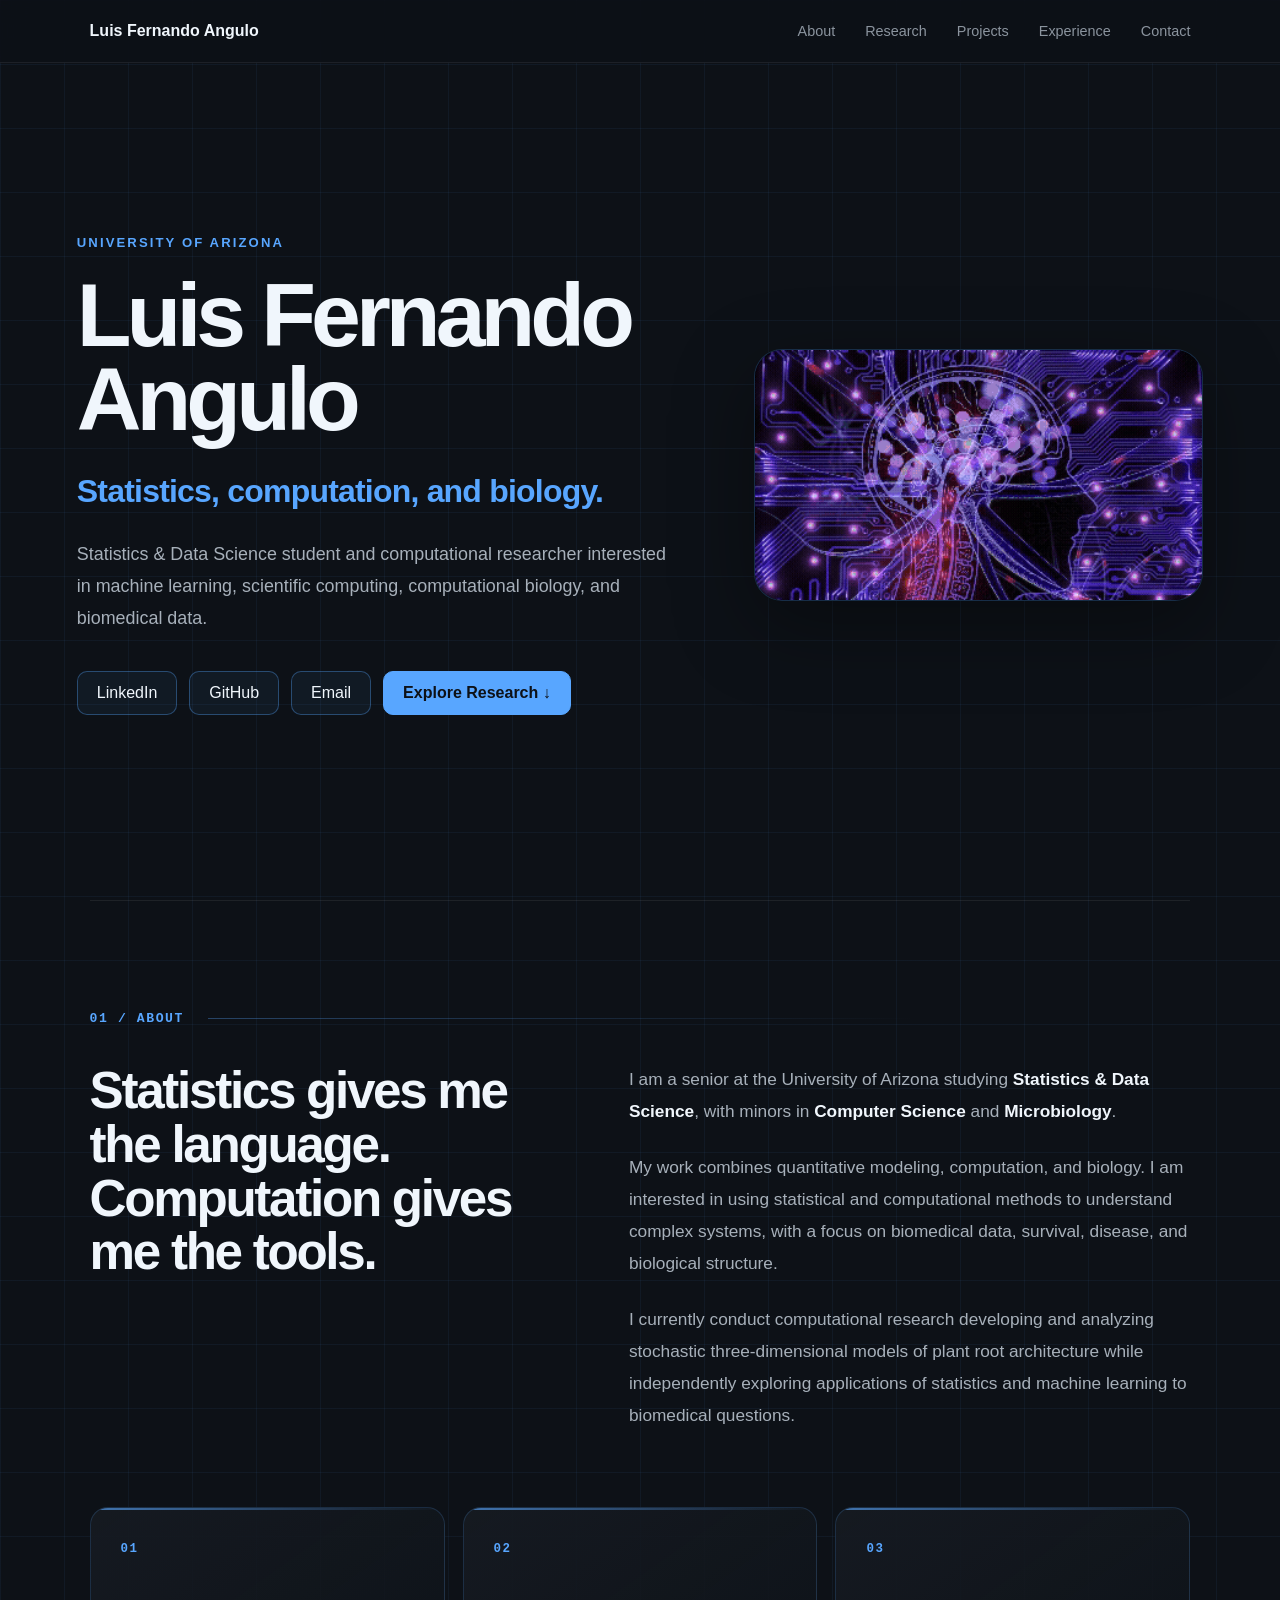
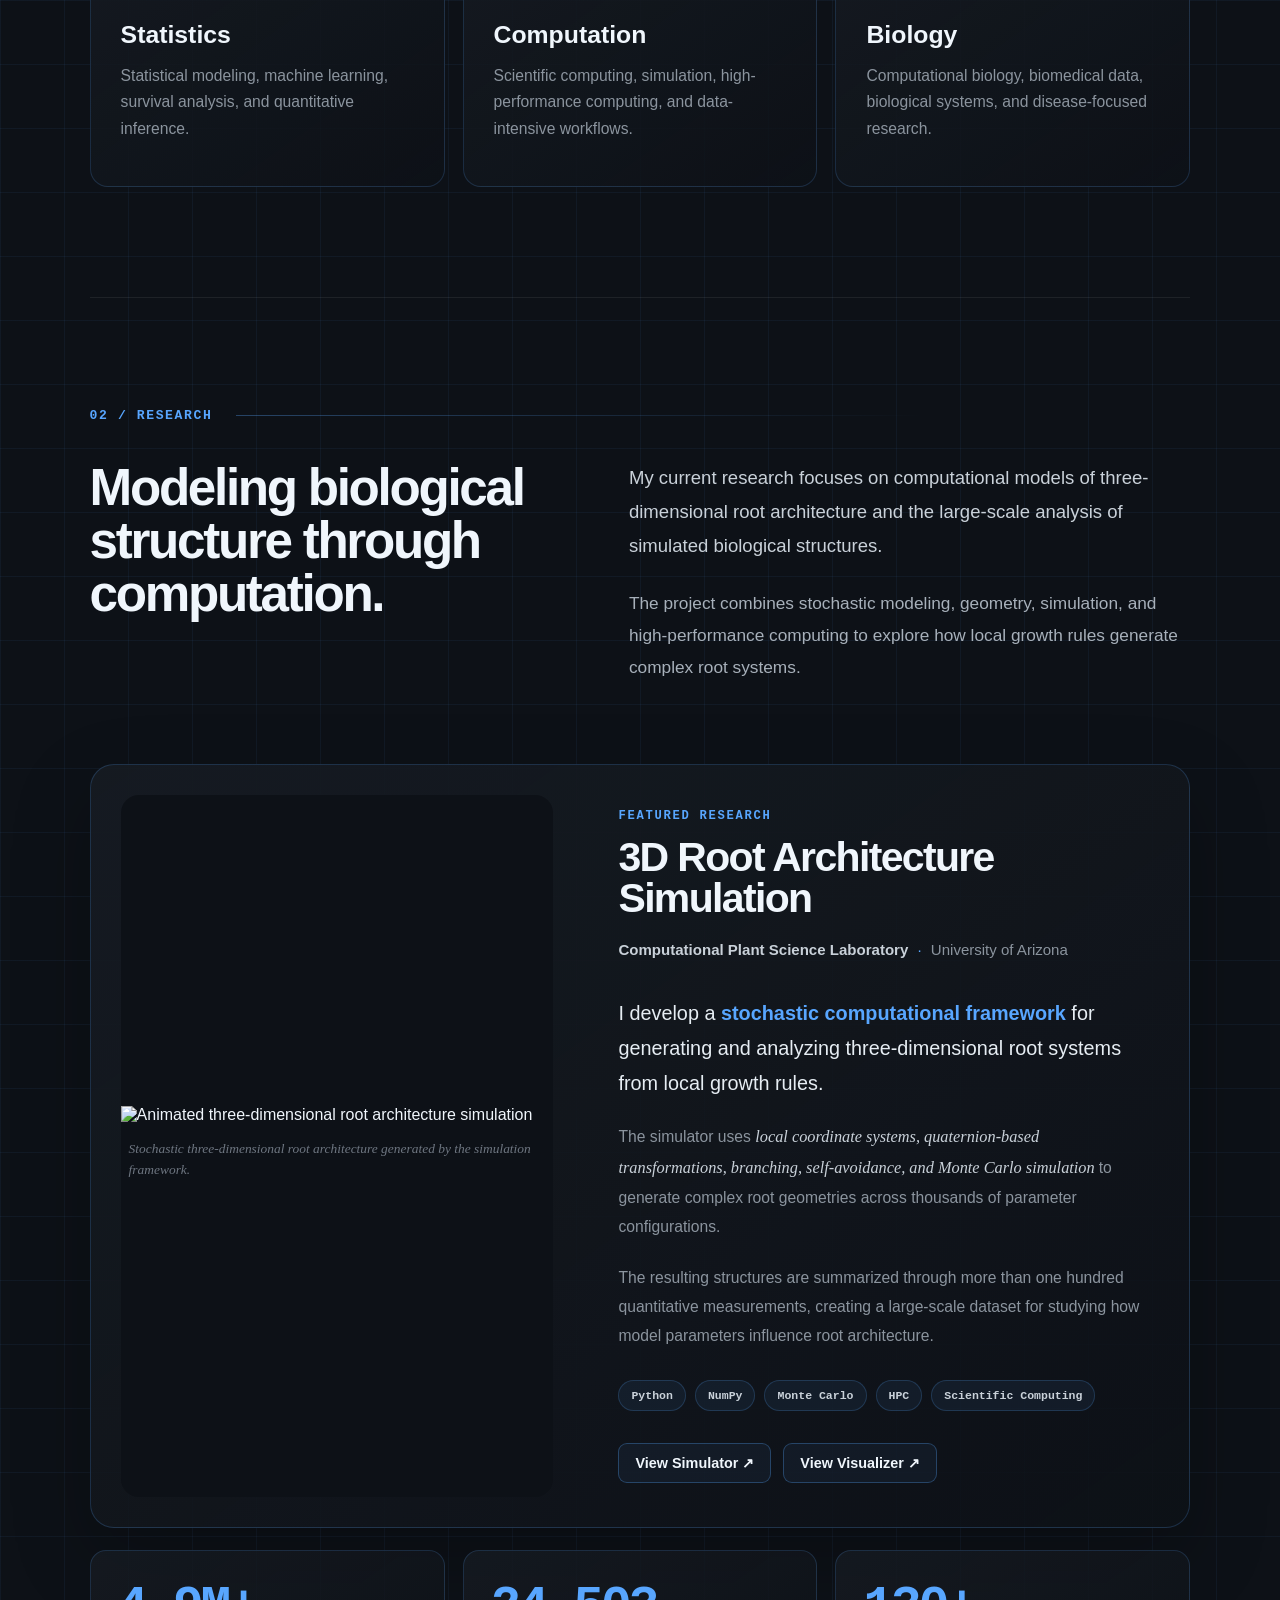
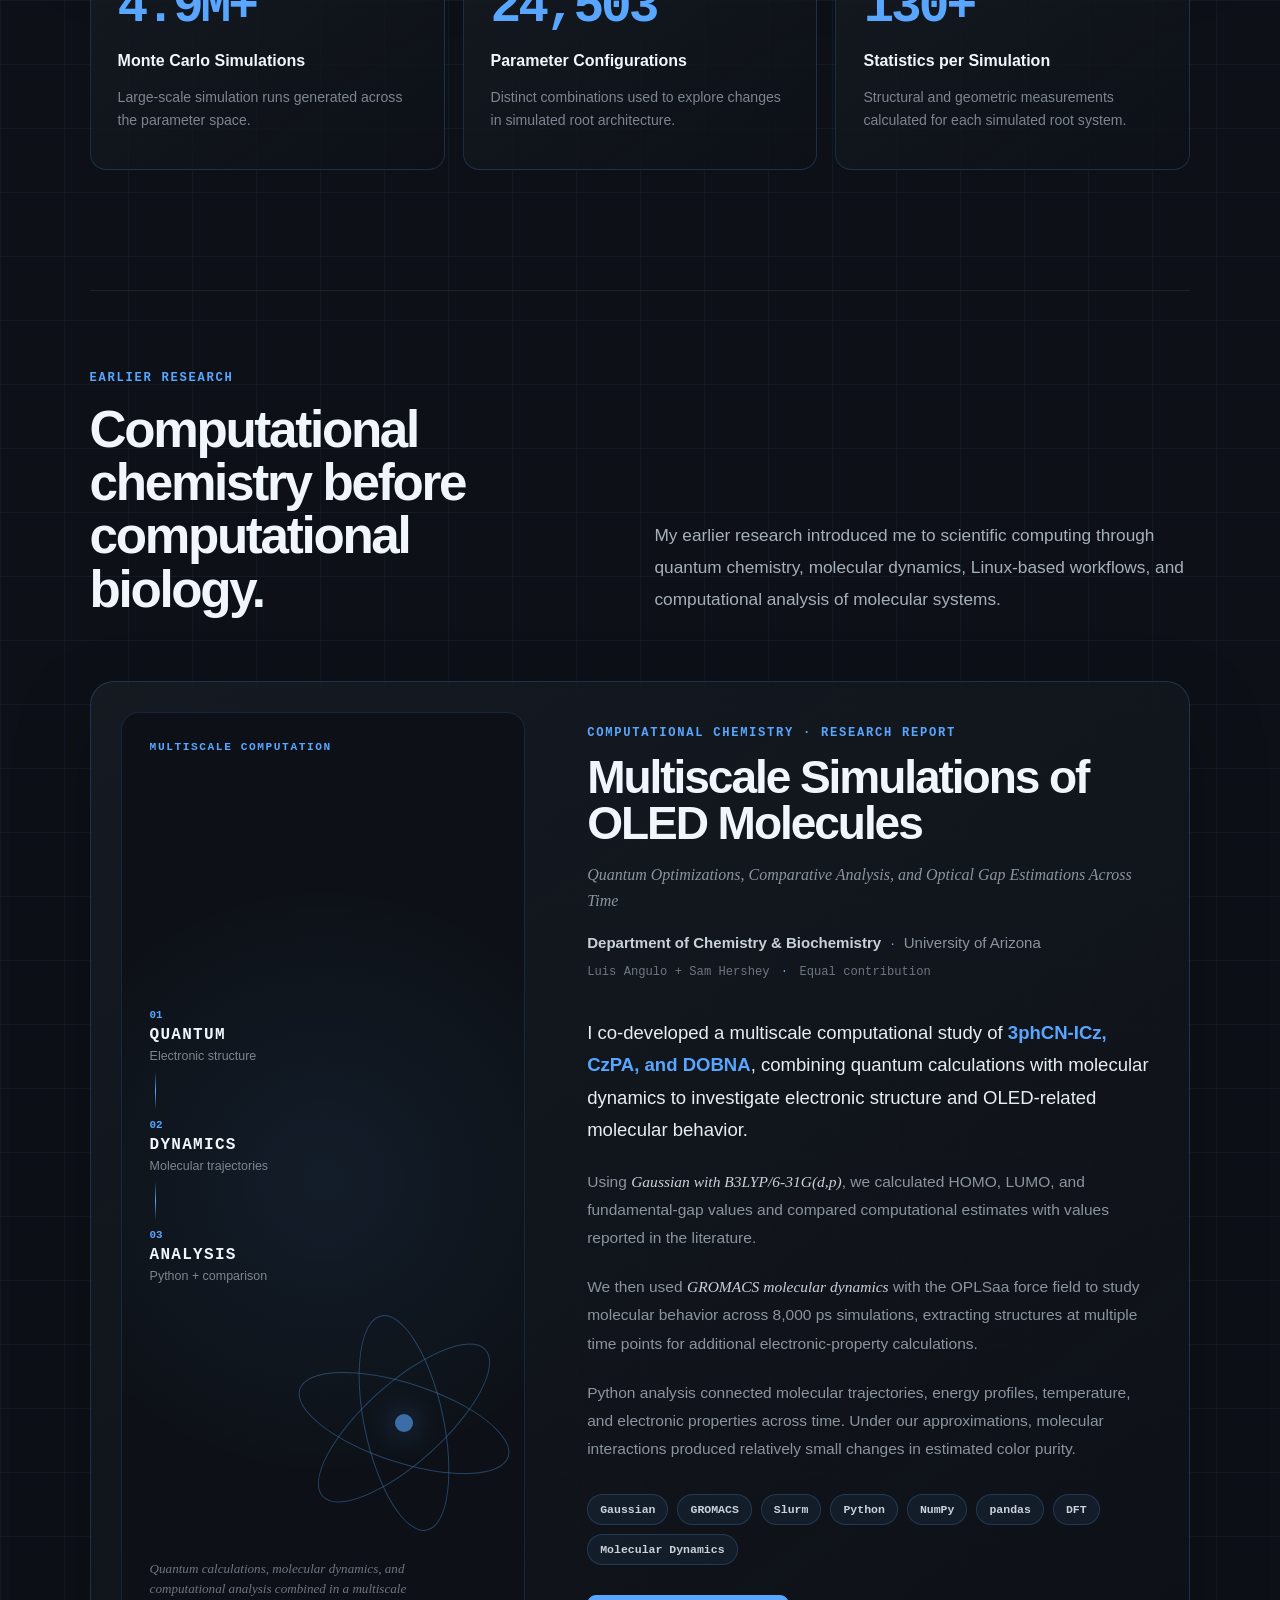
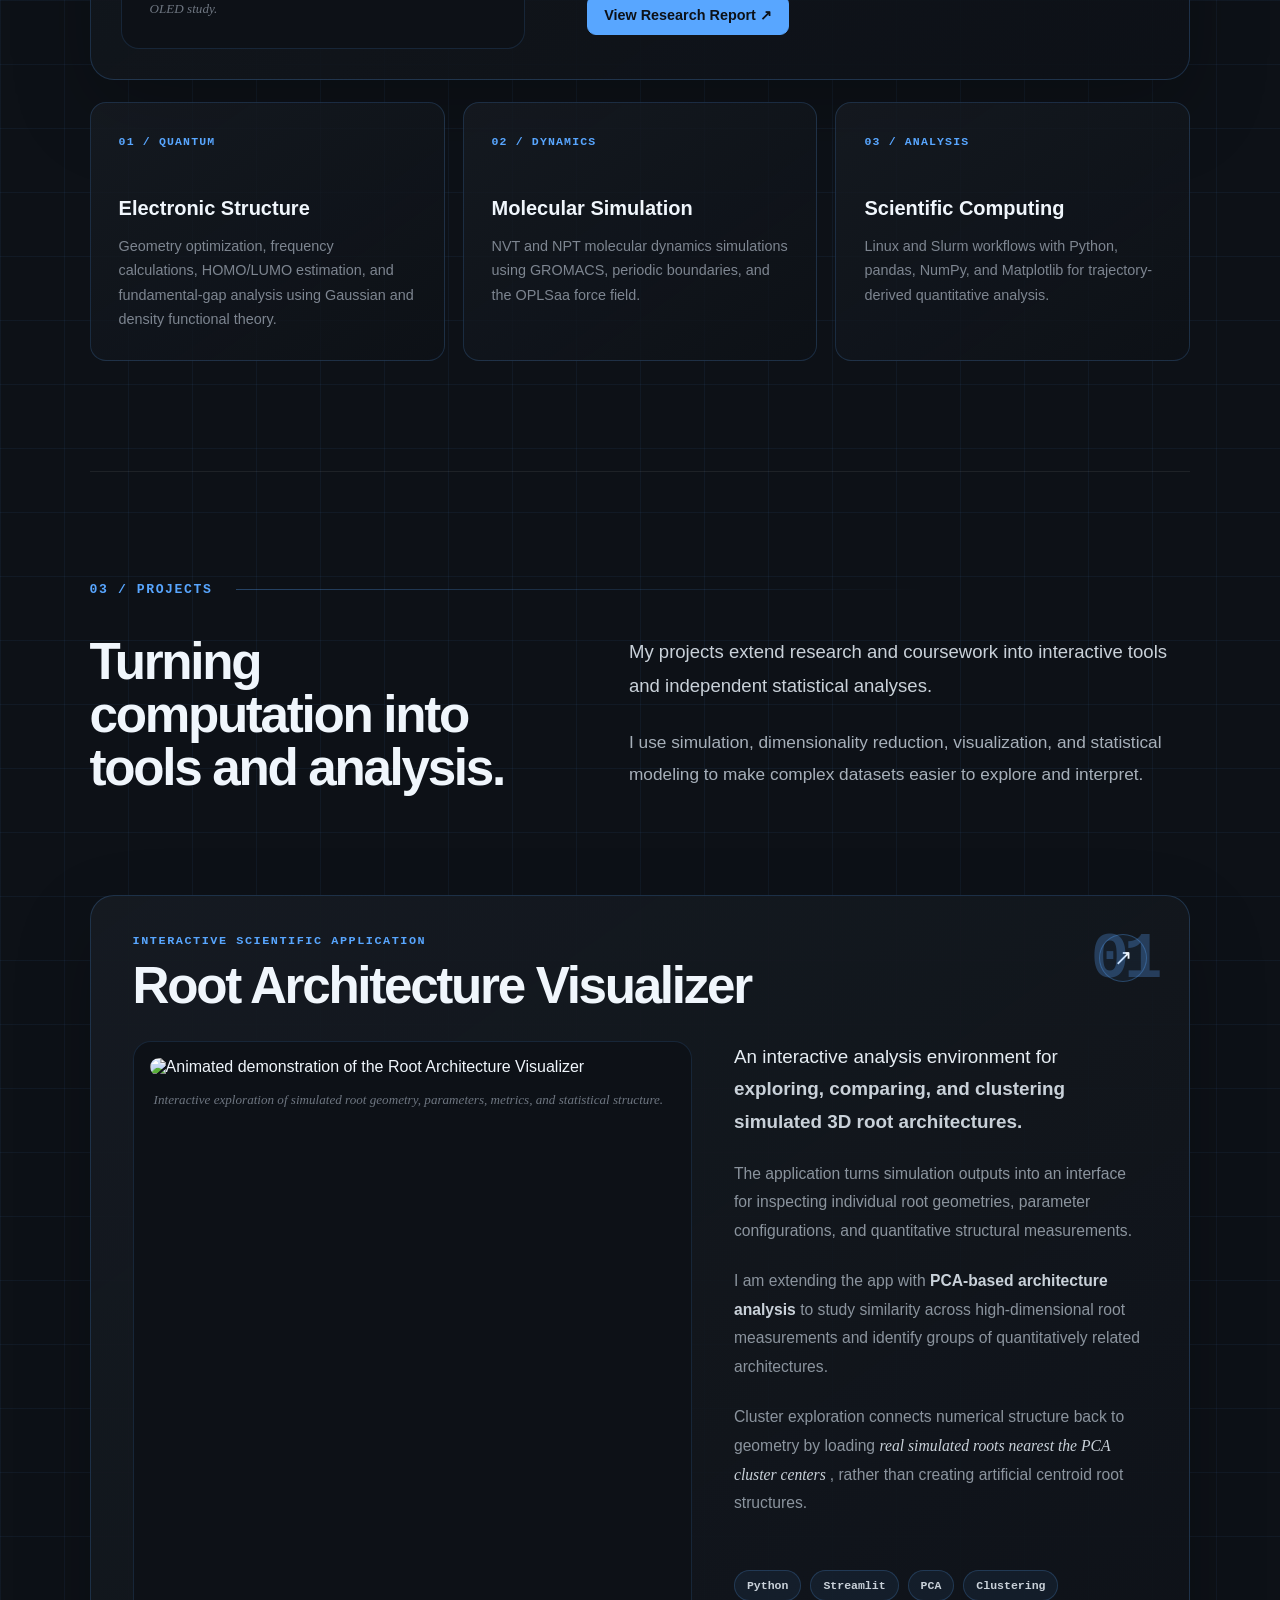
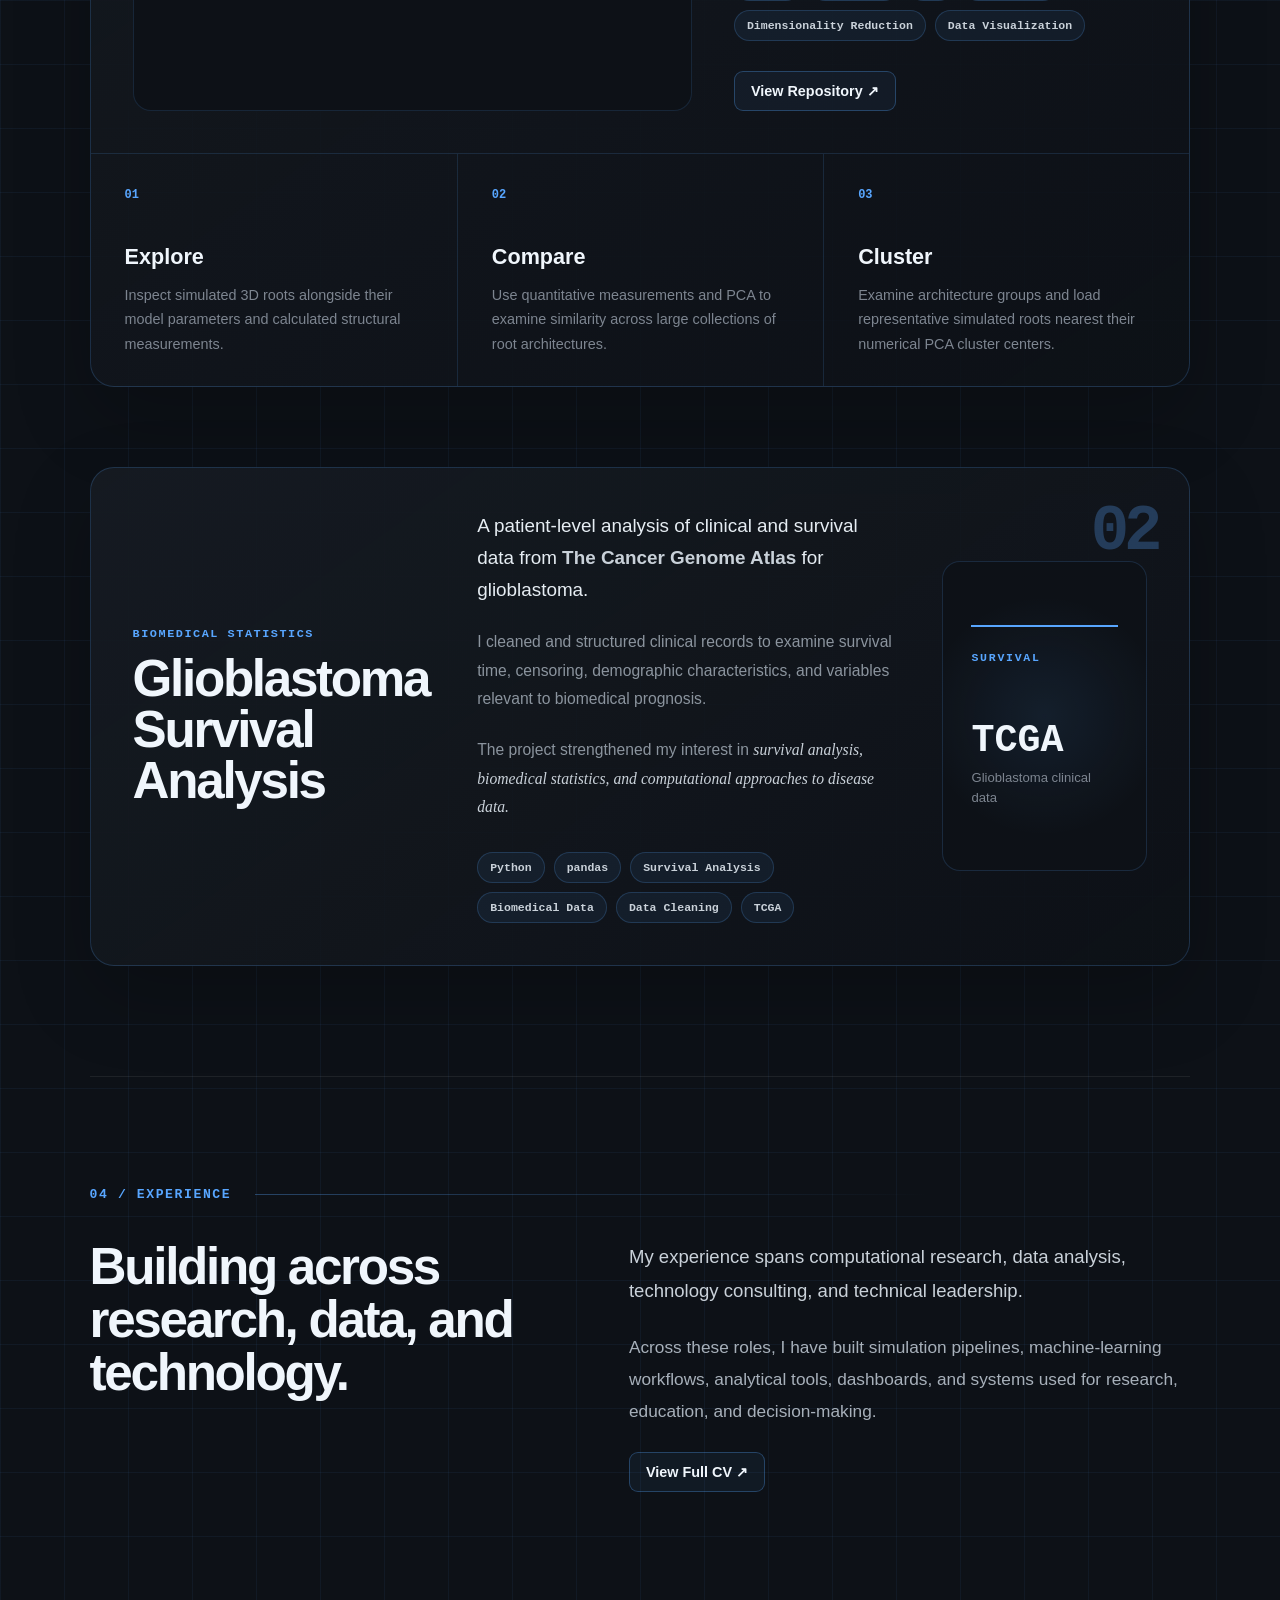
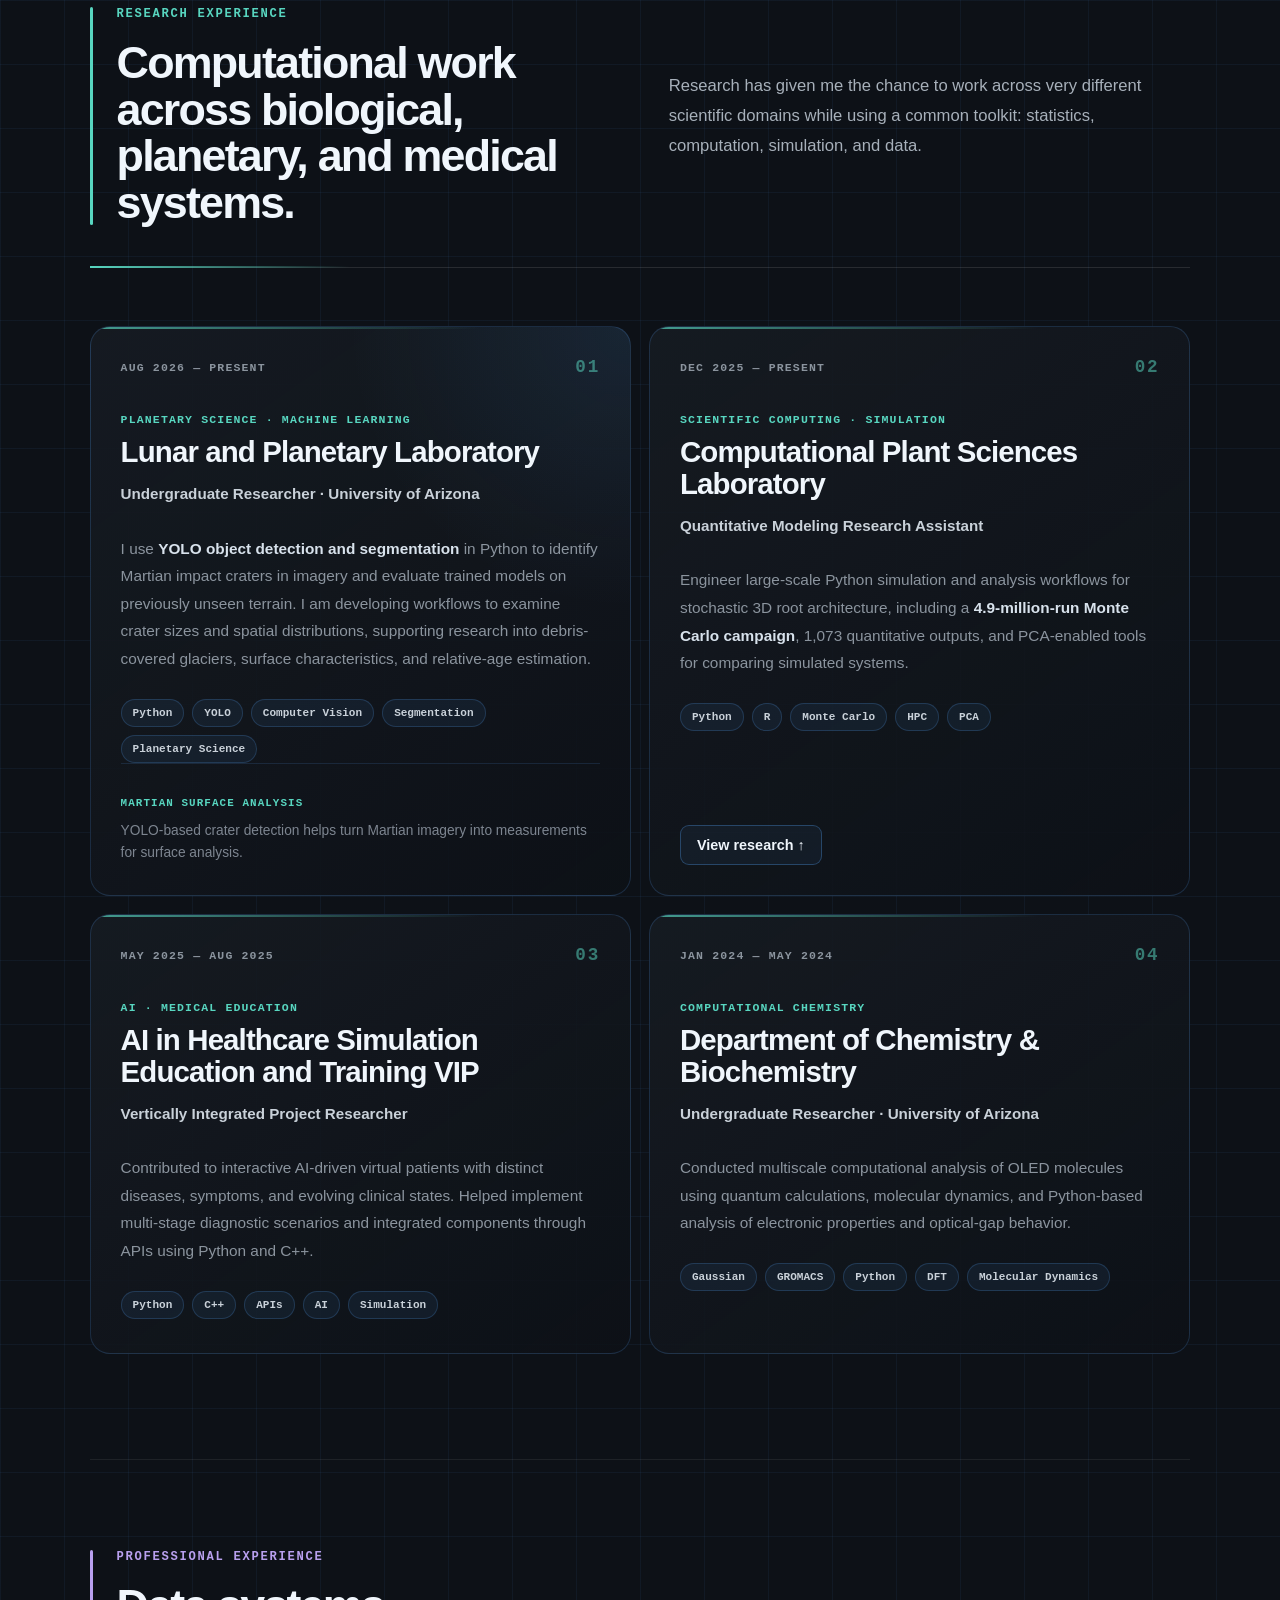
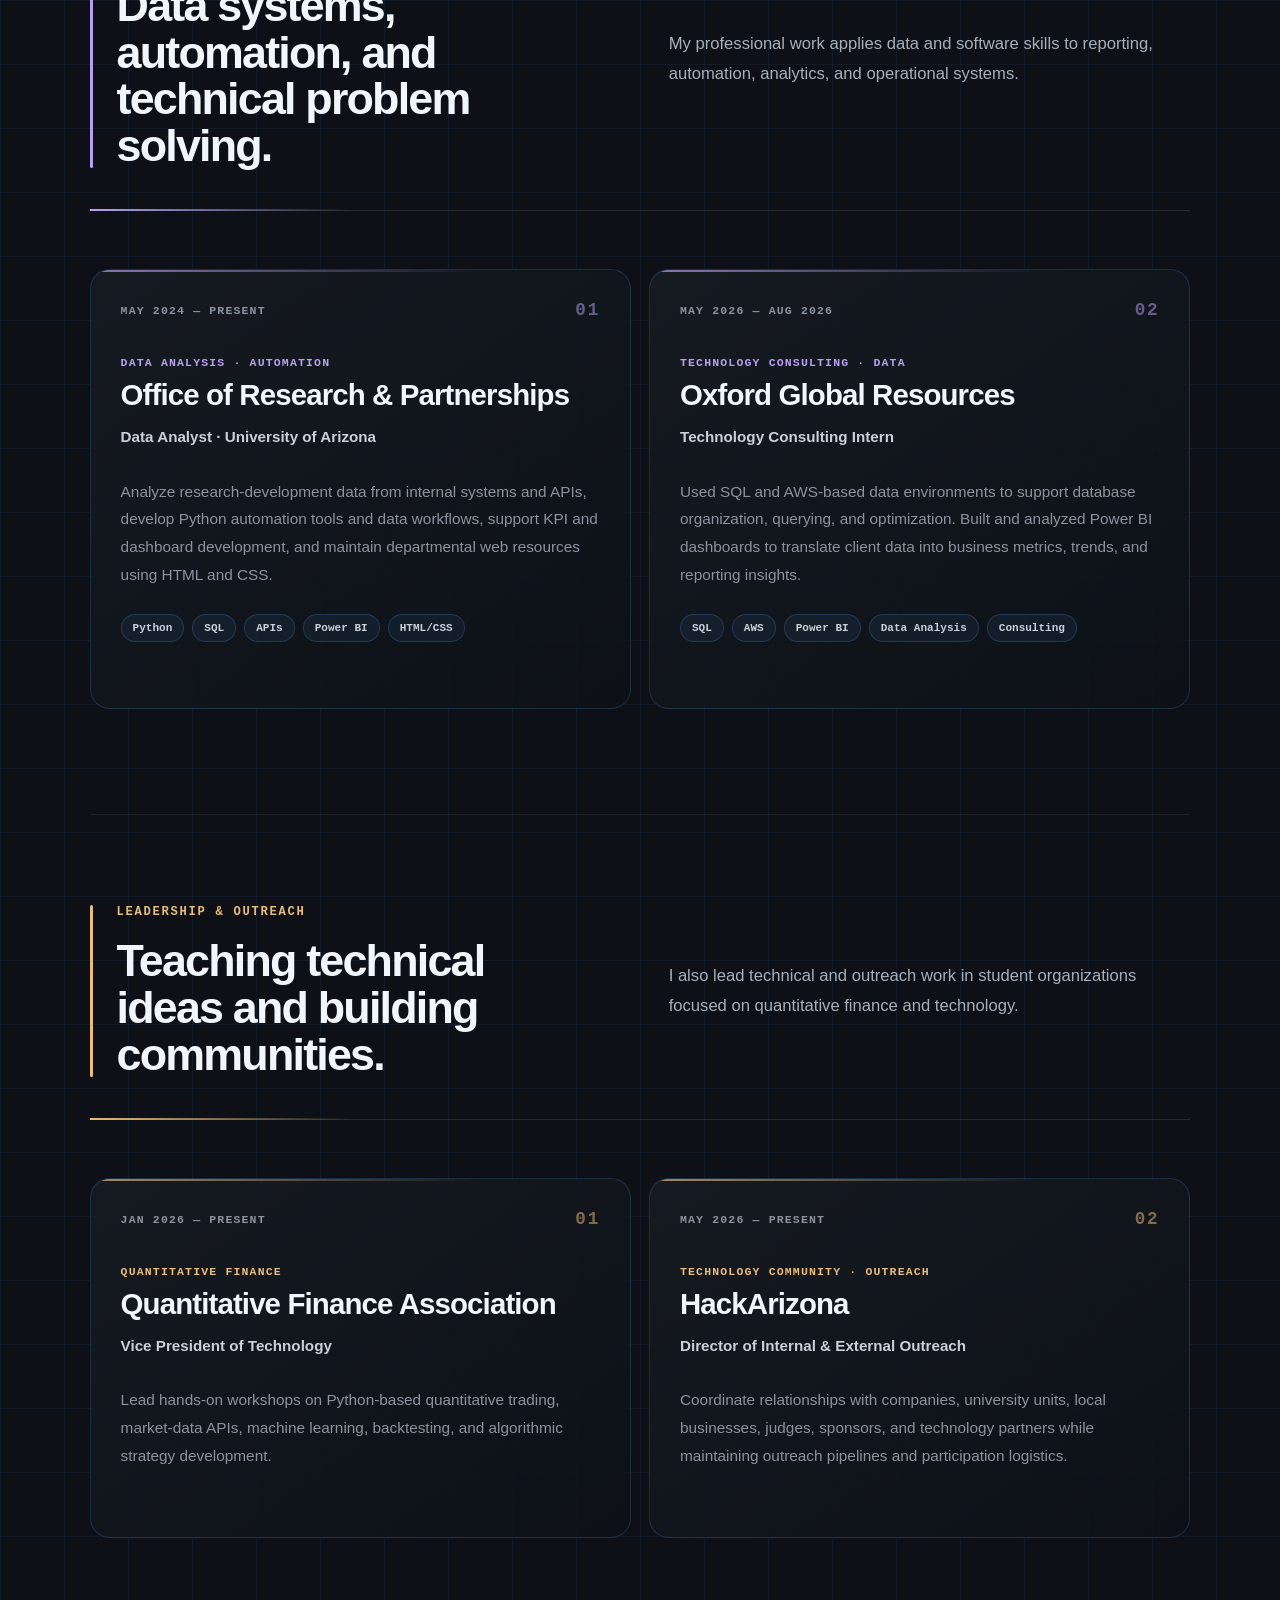
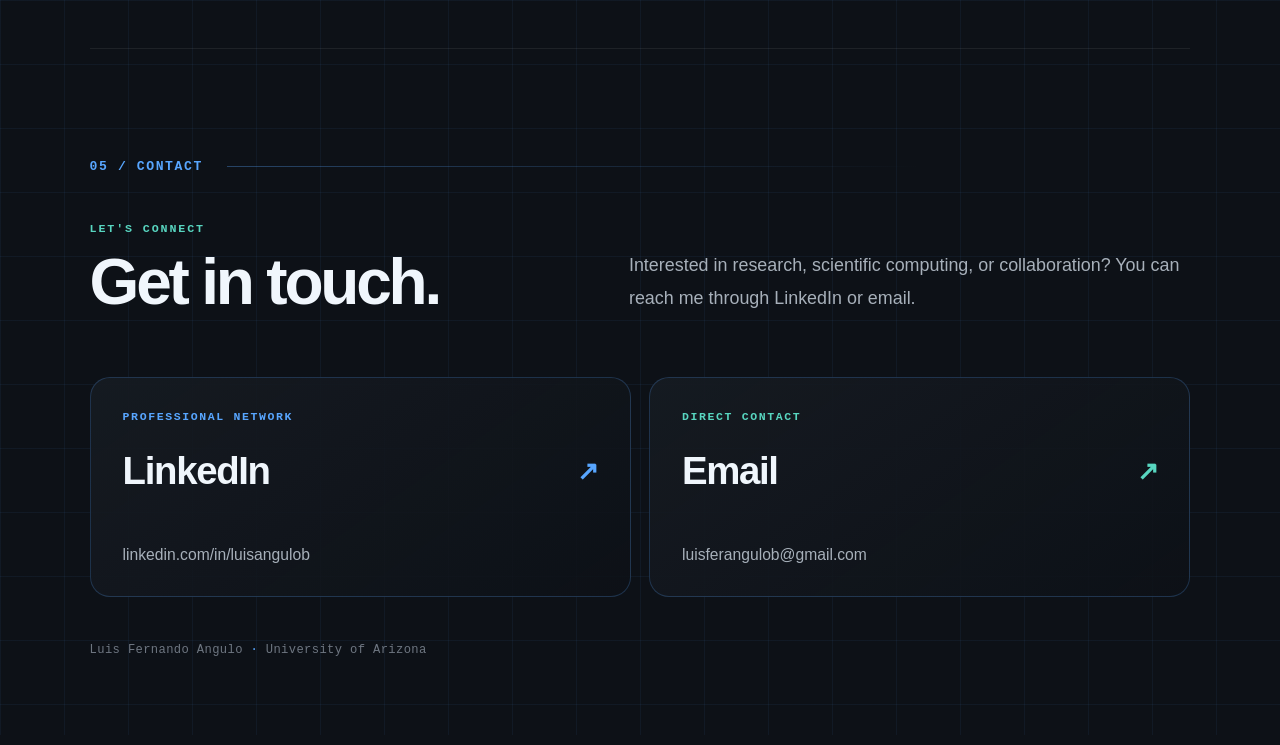
==== commit 63c2cd6e: "Update index.html" ====
--- a/index.html
+++ b/index.html
@@ -1,688 +1,1275 @@
 
 <!DOCTYPE html>
 <html lang="en">
+
 <head>
-<meta charset="UTF-8">
-<meta name="viewport" content="width=device-width, initial-scale=1.0">
-<title>Luis Fernando Angulo</title>
-<link rel="stylesheet" href="style.css?v=20261019-2">
+    <meta charset="UTF-8">
+    <meta name="viewport" content="width=device-width, initial-scale=1.0">
+    <title>Luis Fernando Angulo</title>
+    <link rel="stylesheet" href="style.css?v=20261019-2">
 </head>
+
 <body>
 
-<header class="navbar">
-<a href="#home" class="logo">Luis Fernando Angulo</a>
-<nav>
-<a href="#about">About</a>
-<a href="#research">Research</a>
-<a href="#projects">Projects</a>
-<a href="#experience">Experience</a>
-<a href="#contact">Contact</a>
-</nav>
-</header>
-
-<main>
-
-<!-- HERO -->
-
-<section id="home" class="hero">
-<div class="hero-content">
-<p class="eyebrow">University of Arizona</p>
-<h1>Luis Fernando Angulo</h1>
-<h2>Statistics, computation, and biology.</h2>
-<p class="hero-description">
-Statistics &amp; Data Science student and computational researcher interested in machine learning, scientific computing, computational biology, and biomedical data.
-</p>
-<div class="hero-links">
-<a href="https://www.linkedin.com/in/luisangulob/" target="_blank" rel="noopener noreferrer" class="hero-link">LinkedIn</a>
-<a href="https://github.com/luisferangulob" target="_blank" rel="noopener noreferrer" class="hero-link">GitHub</a>
-<a href="mailto:luisferangulob@gmail.com" class="hero-link">Email</a>
-<a href="#research" class="hero-link primary-link">Explore Research ↓</a>
-</div>
-</div>
-
-<div class="hero-art">
-<div class="animation-placeholder">
-<span>ROOT</span>
-<div class="placeholder-line"></div>
-<span>DATA</span>
-<div class="placeholder-line"></div>
-<span>BIOLOGY</span>
-</div>
-</div>
-</section>
-
-<!-- ABOUT -->
-
-<section id="about" class="content-section about-section">
-<p class="section-label">01 / ABOUT</p>
-
-<div class="about-grid">
-<div class="about-heading">
-<h2>Statistics gives me the language. Computation gives me the tools.</h2>
-</div>
-<div class="about-copy">
-<p>I am a senior at the University of Arizona studying <strong>Statistics &amp; Data Science</strong>, with minors in <strong>Computer Science</strong> and <strong>Microbiology</strong>.</p>
-<p>My work combines quantitative modeling, computation, and biology. I am interested in using statistical and computational methods to understand complex systems, with a focus on biomedical data, survival, disease, and biological structure.</p>
-<p>I currently conduct computational research developing and analyzing stochastic three-dimensional models of plant root architecture while independently exploring applications of statistics and machine learning to biomedical questions.</p>
-</div>
-</div>
-
-<div class="about-details">
-<article class="detail-card">
-<span class="detail-number">01</span>
-<h3>Statistics</h3>
-<p>Statistical modeling, machine learning, survival analysis, and quantitative inference.</p>
-</article>
-<article class="detail-card">
-<span class="detail-number">02</span>
-<h3>Computation</h3>
-<p>Scientific computing, simulation, high-performance computing, and data-intensive workflows.</p>
-</article>
-<article class="detail-card">
-<span class="detail-number">03</span>
-<h3>Biology</h3>
-<p>Computational biology, biomedical data, biological systems, and disease-focused research.</p>
-</article>
-</div>
-</section>
-
-<!-- RESEARCH -->
-
-<section id="research" class="content-section research-section">
-<p class="section-label">02 / RESEARCH</p>
-
-<div class="research-intro">
-<div class="research-heading">
-<h2>Modeling biological structure through computation.</h2>
-</div>
-<div class="research-intro-copy">
-<p>My current research focuses on computational models of three-dimensional root architecture and the large-scale analysis of simulated biological structures.</p>
-<p>The project combines stochastic modeling, geometry, simulation, and high-performance computing to explore how local growth rules generate complex root systems.</p>
-</div>
-</div>
-
-<article class="featured-research">
-<div class="research-media">
-<img
-src="https://raw.githubusercontent.com/luisferangulob/luisferangulob/main/Gif_github.gif"
-alt="Animated three-dimensional root architecture simulation">
-<p class="media-caption">
-Stochastic three-dimensional root architecture generated by the simulation framework.
-</p>
-</div>
-
-<div class="research-content">
-<p class="research-kicker">Featured Research</p>
-<h3>3D Root Architecture Simulation</h3>
-<p class="research-lab">
-<strong>Computational Plant Science Laboratory</strong>
-<span>·</span> University of Arizona
-</p>
-<p class="research-lead">
-I develop a <strong>stochastic computational framework</strong> for generating and analyzing three-dimensional root systems from local growth rules.
-</p>
-<p class="research-detail">
-The simulator uses <em>local coordinate systems, quaternion-based transformations, branching, self-avoidance, and Monte Carlo simulation</em> to generate complex root geometries across thousands of parameter configurations.
-</p>
-<p class="research-detail">
-The resulting structures are summarized through more than one hundred quantitative measurements, creating a large-scale dataset for studying how model parameters influence root architecture.
-</p>
-
-<div class="research-tags">
-<span>Python</span>
-<span>NumPy</span>
-<span>Monte Carlo</span>
-<span>HPC</span>
-<span>Scientific Computing</span>
-</div>
-
-<div class="research-links">
-<a href="https://github.com/luisferangulob/3d-root-architecture-simulator" target="_blank" rel="noopener noreferrer">View Simulator ↗</a>
-<a href="https://github.com/luisferangulob/root-architecture-visualizer" target="_blank" rel="noopener noreferrer">View Visualizer ↗</a>
-</div>
-</div>
-</article>
-
-<div class="research-metrics">
-<article class="metric-card">
-<span class="metric-value">4.9M+</span>
-<span class="metric-label">Monte Carlo Simulations</span>
-<p>Large-scale simulation runs generated across the parameter space.</p>
-</article>
-
-<article class="metric-card">
-<span class="metric-value">24,503</span>
-<span class="metric-label">Parameter Configurations</span>
-<p>Distinct combinations used to explore changes in simulated root architecture.</p>
-</article>
-
-<article class="metric-card">
-<span class="metric-value">130+</span>
-<span class="metric-label">Statistics per Simulation</span>
-<p>Structural and geometric measurements calculated for each simulated root system.</p>
-</article>
-</div>
-
-<!-- EARLIER RESEARCH -->
-
-<div class="earlier-research">
-<div class="earlier-research-heading">
-<div>
-<p class="research-subsection-label">Earlier Research</p>
-<h3>Computational chemistry before computational biology.</h3>
-</div>
-<p class="earlier-research-intro">
-My earlier research introduced me to scientific computing through quantum chemistry, molecular dynamics, Linux-based workflows, and computational analysis of molecular systems.
-</p>
-</div>
-
-<article class="oled-research-card">
-<div class="oled-visual">
-<div class="oled-visual-label">MULTISCALE COMPUTATION</div>
-
-<div class="oled-pipeline">
-<div class="oled-stage">
-<span class="oled-stage-number">01</span>
-<strong>QUANTUM</strong>
-<small>Electronic structure</small>
-</div>
-
-<div class="pipeline-connector"></div>
-
-<div class="oled-stage">
-<span class="oled-stage-number">02</span>
-<strong>DYNAMICS</strong>
-<small>Molecular trajectories</small>
-</div>
-
-<div class="pipeline-connector"></div>
-
-<div class="oled-stage">
-<span class="oled-stage-number">03</span>
-<strong>ANALYSIS</strong>
-<small>Python + comparison</small>
-</div>
-</div>
-
-<div class="oled-orbital">
-<div class="orbital-ring orbital-ring-one"></div>
-<div class="orbital-ring orbital-ring-two"></div>
-<div class="orbital-ring orbital-ring-three"></div>
-<div class="orbital-core"></div>
-</div>
-
-<p class="oled-visual-caption">
-Quantum calculations, molecular dynamics, and computational analysis combined in a multiscale OLED study.
-</p>
-</div>
-
-<div class="oled-content">
-<p class="research-kicker">Computational Chemistry · Research Report</p>
-<h3>Multiscale Simulations of OLED Molecules</h3>
-<p class="oled-subtitle">
-Quantum Optimizations, Comparative Analysis, and Optical Gap Estimations Across Time
-</p>
-<p class="research-lab">
-<strong>Department of Chemistry &amp; Biochemistry</strong>
-<span>·</span> University of Arizona
-</p>
-<p class="research-collaboration">
-Luis Angulo + Sam Hershey <span>·</span> Equal contribution
-</p>
-
-<p class="oled-lead">
-I co-developed a multiscale computational study of <strong>3phCN-ICz, CzPA, and DOBNA</strong>, combining quantum calculations with molecular dynamics to investigate electronic structure and OLED-related molecular behavior.
-</p>
-
-<p class="oled-detail">
-Using <em>Gaussian with B3LYP/6-31G(d,p)</em>, we calculated HOMO, LUMO, and fundamental-gap values and compared computational estimates with values reported in the literature.
-</p>
-
-<p class="oled-detail">
-We then used <em>GROMACS molecular dynamics</em> with the OPLSaa force field to study molecular behavior across 8,000 ps simulations, extracting structures at multiple time points for additional electronic-property calculations.
-</p>
-
-<p class="oled-detail">
-Python analysis connected molecular trajectories, energy profiles, temperature, and electronic properties across time. Under our approximations, molecular interactions produced relatively small changes in estimated color purity.
-</p>
-
-<div class="research-tags oled-tags">
-<span>Gaussian</span>
-<span>GROMACS</span>
-<span>Slurm</span>
-<span>Python</span>
-<span>NumPy</span>
-<span>pandas</span>
-<span>DFT</span>
-<span>Molecular Dynamics</span>
-</div>
-
-<div class="research-links oled-links">
-<a href="https://luisferangulob.github.io/oled-multiscale-simulations.pdf" target="_blank" rel="noopener noreferrer" class="report-link">View Research Report ↗</a>
-</div>
-</div>
-</article>
-
-<div class="oled-methods">
-<article class="oled-method-card">
-<span>01 / QUANTUM</span>
-<h4>Electronic Structure</h4>
-<p>Geometry optimization, frequency calculations, HOMO/LUMO estimation, and fundamental-gap analysis using Gaussian and density functional theory.</p>
-</article>
-
-<article class="oled-method-card">
-<span>02 / DYNAMICS</span>
-<h4>Molecular Simulation</h4>
-<p>NVT and NPT molecular dynamics simulations using GROMACS, periodic boundaries, and the OPLSaa force field.</p>
-</article>
-
-<article class="oled-method-card">
-<span>03 / ANALYSIS</span>
-<h4>Scientific Computing</h4>
-<p>Linux and Slurm workflows with Python, pandas, NumPy, and Matplotlib for trajectory-derived quantitative analysis.</p>
-</article>
-</div>
-</div>
-</section>
-
-<!-- PROJECTS -->
-
-<section id="projects" class="content-section projects-section">
-<p class="section-label">03 / PROJECTS</p>
-
-<div class="projects-intro">
-<div class="projects-heading">
-<h2>Turning computation into tools and analysis.</h2>
-</div>
-<div class="projects-intro-copy">
-<p>My projects extend research and coursework into interactive tools and independent statistical analyses.</p>
-<p>I use simulation, dimensionality reduction, visualization, and statistical modeling to make complex datasets easier to explore and interpret.</p>
-</div>
-</div>
-
-<!-- PROJECT 01 -->
-
-<article class="project project-featured">
-<div class="project-number">01</div>
-
-<div class="project-header">
-<div>
-<p class="project-type">Interactive Scientific Application</p>
-<h3>Root Architecture Visualizer</h3>
-</div>
-
-<a href="https://github.com/luisferangulob/root-architecture-visualizer" target="_blank" rel="noopener noreferrer" class="project-arrow" aria-label="Open Root Architecture Visualizer repository">↗</a>
-</div>
-
-<div class="project-feature-grid">
-<div class="project-visual">
-<img src="https://raw.githubusercontent.com/luisferangulob/luisferangulob/main/App.gif" alt="Animated demonstration of the Root Architecture Visualizer">
-<p class="project-caption">
-Interactive exploration of simulated root geometry, parameters, metrics, and statistical structure.
-</p>
-</div>
-
-<div class="project-copy">
-<p class="project-lead">
-An interactive analysis environment for <strong>exploring, comparing, and clustering simulated 3D root architectures.</strong>
-</p>
-
-<p>
-The application turns simulation outputs into an interface for inspecting individual root geometries, parameter configurations, and quantitative structural measurements.
-</p>
-
-<p>
-I am extending the app with <strong>PCA-based architecture analysis</strong> to study similarity across high-dimensional root measurements and identify groups of quantitatively related architectures.
-</p>
-
-<p>
-Cluster exploration connects numerical structure back to geometry by loading <em>real simulated roots nearest the PCA cluster centers</em>, rather than creating artificial centroid root structures.
-</p>
-
-<div class="project-tags">
-<span>Python</span>
-<span>Streamlit</span>
-<span>PCA</span>
-<span>Clustering</span>
-<span>Dimensionality Reduction</span>
-<span>Data Visualization</span>
-</div>
-
-<a href="https://github.com/luisferangulob/root-architecture-visualizer" target="_blank" rel="noopener noreferrer" class="project-button">View Repository ↗</a>
-</div>
-</div>
-
-<div class="project-capabilities">
-<article class="capability">
-<span>01</span>
-<h4>Explore</h4>
-<p>Inspect simulated 3D roots alongside their model parameters and calculated structural measurements.</p>
-</article>
-
-<article class="capability">
-<span>02</span>
-<h4>Compare</h4>
-<p>Use quantitative measurements and PCA to examine similarity across large collections of root architectures.</p>
-</article>
-
-<article class="capability">
-<span>03</span>
-<h4>Cluster</h4>
-<p>Examine architecture groups and load representative simulated roots nearest their numerical PCA cluster centers.</p>
-</article>
-</div>
-</article>
-
-<!-- PROJECT 02 -->
-
-<article class="project project-secondary">
-<div class="project-number">02</div>
-
-<div class="secondary-project-grid">
-<div class="secondary-project-title">
-<p class="project-type">Biomedical Statistics</p>
-<h3>Glioblastoma Survival Analysis</h3>
-</div>
-
-<div class="secondary-project-content">
-<p class="project-lead">
-A patient-level analysis of clinical and survival data from <strong>The Cancer Genome Atlas</strong> for glioblastoma.
-</p>
-<p>
-I cleaned and structured clinical records to examine survival time, censoring, demographic characteristics, and variables relevant to biomedical prognosis.
-</p>
-<p>
-The project strengthened my interest in <em>survival analysis, biomedical statistics, and computational approaches to disease data.</em>
-</p>
-
-<div class="project-tags">
-<span>Python</span>
-<span>pandas</span>
-<span>Survival Analysis</span>
-<span>Biomedical Data</span>
-<span>Data Cleaning</span>
-<span>TCGA</span>
-</div>
-</div>
-
-<div class="gbm-visual">
-<div class="gbm-line"></div>
-<span class="gbm-label">SURVIVAL</span>
-<div class="gbm-stat">
-<strong>TCGA</strong>
-<span>Glioblastoma clinical data</span>
-</div>
-</div>
-</div>
-</article>
-</section>
-
-<!-- EXPERIENCE -->
-
-<section id="experience" class="content-section experience-section">
-<p class="section-label">04 / EXPERIENCE</p>
-
-<div class="experience-intro">
-<div class="experience-heading">
-<h2>Building across research, data, and technology.</h2>
-</div>
-
-<div class="experience-intro-copy">
-<p>My experience spans computational research, data analysis, technology consulting, and technical leadership.</p>
-<p>Across these roles, I have built simulation pipelines, machine-learning workflows, analytical tools, dashboards, and systems used for research, education, and decision-making.</p>
-<a href="Luis_Angulo_CV.pdf" target="_blank" rel="noopener noreferrer" class="experience-cv-link">View Full CV ↗</a>
-</div>
-</div>
-
-<!-- RESEARCH EXPERIENCE -->
-
-<div class="experience-group experience-group-research">
-
-<div class="experience-group-heading">
-<div>
-<p class="experience-subsection-label">RESEARCH EXPERIENCE</p>
-<h3>Computational work across biological, planetary, and medical systems.</h3>
-</div>
-<p>Research has given me the chance to work across very different scientific domains while using a common toolkit: statistics, computation, simulation, and data.</p>
-</div>
-
-<div class="experience-grid">
-
-<article class="experience-card experience-card-featured">
-<div class="experience-card-top">
-<span class="experience-date">AUG 2026 — PRESENT</span>
-<span class="experience-index">01</span>
-</div>
-
-<p class="experience-domain">Planetary Science · Machine Learning</p>
-<h4>Lunar and Planetary Laboratory</h4>
-<p class="experience-role">Undergraduate Researcher · University of Arizona</p>
-
-<p class="experience-description">
-I use <strong>YOLO object detection and segmentation</strong> in Python to identify Martian impact craters in imagery and evaluate trained models on previously unseen terrain. I am developing workflows to examine crater sizes and spatial distributions, supporting research into debris-covered glaciers, surface characteristics, and relative-age estimation.
-</p>
-
-<div class="experience-tags">
-<span>Python</span>
-<span>YOLO</span>
-<span>Computer Vision</span>
-<span>Segmentation</span>
-<span>Planetary Science</span>
-</div>
-
-<div class="experience-callout">
-<span>MARTIAN SURFACE ANALYSIS</span>
-<p>YOLO-based crater detection helps turn Martian imagery into measurements for surface analysis.</p>
-</div>
-</article>
-
-<article class="experience-card">
-<div class="experience-card-top">
-<span class="experience-date">DEC 2025 — PRESENT</span>
-<span class="experience-index">02</span>
-</div>
-
-<p class="experience-domain">Scientific Computing · Simulation</p>
-<h4>Computational Plant Sciences Laboratory</h4>
-<p class="experience-role">Quantitative Modeling Research Assistant</p>
-<p class="experience-description">
-Engineer large-scale Python simulation and analysis workflows for stochastic 3D root architecture, including a <strong>4.9-million-run Monte Carlo campaign</strong>, 1,073 quantitative outputs, and PCA-enabled tools for comparing simulated systems.
-</p>
-
-<div class="experience-tags">
-<span>Python</span>
-<span>R</span>
-<span>Monte Carlo</span>
-<span>HPC</span>
-<span>PCA</span>
-</div>
-
-<a href="#research" class="experience-inline-link">View research ↑</a>
-</article>
-
-<article class="experience-card">
-<div class="experience-card-top">
-<span class="experience-date">MAY 2025 — AUG 2025</span>
-<span class="experience-index">03</span>
-</div>
-<p class="experience-domain">AI · Medical Education</p>
-<h4>AI in Healthcare Simulation Education and Training VIP</h4>
-<p class="experience-role">Vertically Integrated Project Researcher</p>
-<p class="experience-description">
-Contributed to interactive AI-driven virtual patients with distinct diseases, symptoms, and evolving clinical states. Helped implement multi-stage diagnostic scenarios and integrated components through APIs using Python and C++.
-</p>
-<div class="experience-tags">
-<span>Python</span>
-<span>C++</span>
-<span>APIs</span>
-<span>AI</span>
-<span>Simulation</span>
-</div>
-</article>
-
-<article class="experience-card">
-<div class="experience-card-top">
-<span class="experience-date">JAN 2024 — MAY 2024</span>
-<span class="experience-index">04</span>
-</div>
-<p class="experience-domain">Computational Chemistry</p>
-<h4>Department of Chemistry &amp; Biochemistry</h4>
-<p class="experience-role">Undergraduate Researcher · University of Arizona</p>
-<p class="experience-description">
-Conducted multiscale computational analysis of OLED molecules using quantum calculations, molecular dynamics, and Python-based analysis of electronic properties and optical-gap behavior.
-</p>
-<div class="experience-tags">
-<span>Gaussian</span>
-<span>GROMACS</span>
-<span>Python</span>
-<span>DFT</span>
-<span>Molecular Dynamics</span>
-</div>
-</article>
-
-</div>
-</div>
-
-<!-- PROFESSIONAL EXPERIENCE -->
-
-<div class="experience-group experience-group-divider experience-group-professional">
-
-<div class="experience-group-heading">
-<div>
-<p class="experience-subsection-label">PROFESSIONAL EXPERIENCE</p>
-<h3>Data systems, automation, and technical problem solving.</h3>
-</div>
-<p>My professional work applies data and software skills to reporting, automation, analytics, and operational systems.</p>
-</div>
-
-<div class="experience-grid experience-grid-two">
-
-<article class="experience-card">
-<div class="experience-card-top">
-<span class="experience-date">MAY 2024 — PRESENT</span>
-<span class="experience-index">01</span>
-</div>
-<p class="experience-domain">Data Analysis · Automation</p>
-<h4>Office of Research &amp; Partnerships</h4>
-<p class="experience-role">Data Analyst · University of Arizona</p>
-<p class="experience-description">
-Analyze research-development data from internal systems and APIs, develop Python automation tools and data workflows, support KPI and dashboard development, and maintain departmental web resources using HTML and CSS.
-</p>
-<div class="experience-tags">
-<span>Python</span>
-<span>SQL</span>
-<span>APIs</span>
-<span>Power BI</span>
-<span>HTML/CSS</span>
-</div>
-</article>
-
-<article class="experience-card">
-<div class="experience-card-top">
-<span class="experience-date">MAY 2026 — AUG 2026</span>
-<span class="experience-index">02</span>
-</div>
-<p class="experience-domain">Technology Consulting · Data</p>
-<h4>Oxford Global Resources</h4>
-<p class="experience-role">Technology Consulting Intern</p>
-<p class="experience-description">
-Used SQL and AWS-based data environments to support database organization, querying, and optimization. Built and analyzed Power BI dashboards to translate client data into business metrics, trends, and reporting insights.
-</p>
-<div class="experience-tags">
-<span>SQL</span>
-<span>AWS</span>
-<span>Power BI</span>
-<span>Data Analysis</span>
-<span>Consulting</span>
-</div>
-</article>
-
-</div>
-</div>
-
-<!-- LEADERSHIP -->
-
-<div class="experience-group experience-group-divider experience-group-leadership">
-
-<div class="experience-group-heading">
-<div>
-<p class="experience-subsection-label">LEADERSHIP &amp; OUTREACH</p>
-<h3>Teaching technical ideas and building communities.</h3>
-</div>
-<p>I also lead technical and outreach work in student organizations focused on quantitative finance and technology.</p>
-</div>
-
-<div class="experience-grid experience-grid-two">
-
-<article class="experience-card compact-experience-card">
-<div class="experience-card-top">
-<span class="experience-date">JAN 2026 — PRESENT</span>
-<span class="experience-index">01</span>
-</div>
-<p class="experience-domain">Quantitative Finance</p>
-<h4>Quantitative Finance Association</h4>
-<p class="experience-role">Vice President of Technology</p>
-<p class="experience-description">
-Lead hands-on workshops on Python-based quantitative trading, market-data APIs, machine learning, backtesting, and algorithmic strategy development.
-</p>
-</article>
-
-<article class="experience-card compact-experience-card">
-<div class="experience-card-top">
-<span class="experience-date">MAY 2026 — PRESENT</span>
-<span class="experience-index">02</span>
-</div>
-<p class="experience-domain">Technology Community · Outreach</p>
-<h4>HackArizona</h4>
-<p class="experience-role">Director of Internal &amp; External Outreach</p>
-<p class="experience-description">
-Coordinate relationships with companies, university units, local businesses, judges, sponsors, and technology partners while maintaining outreach pipelines and participation logistics.
-</p>
-</article>
-
-</div>
-</div>
-</section>
-
-<!-- CONTACT -->
-
-<section id="contact" class="content-section contact-section">
-<p class="section-label">05 / CONTACT</p>
-
-<div class="contact-intro">
-<div>
-<p class="contact-eyebrow">LET'S CONNECT</p>
-<h2>Get in touch.</h2>
-</div>
-<p>
-Interested in research, scientific computing, or collaboration? You can reach me through LinkedIn or email.
-</p>
-</div>
-
-<div class="contact-grid">
-
-<a class="contact-card contact-linkedin"
-href="https://www.linkedin.com/in/luisangulob/"
-target="_blank" rel="noopener noreferrer">
-<span class="contact-card-type">PROFESSIONAL NETWORK</span>
-<span class="contact-card-main">LinkedIn <span aria-hidden="true">↗</span></span>
-<span class="contact-card-detail">linkedin.com/in/luisangulob</span>
-</a>
-
-<a class="contact-card contact-email"
-href="mailto:luisferangulob@gmail.com">
-<span class="contact-card-type">DIRECT CONTACT</span>
-<span class="contact-card-main">Email <span aria-hidden="true">↗</span></span>
-<span class="contact-card-detail">luisferangulob@gmail.com</span>
-</a>
-
-</div>
-
-<p class="contact-footer">
-Luis Fernando Angulo <span>·</span> University of Arizona
-</p>
-</section>
-
-</main>
+    <!-- NAVIGATION -->
+
+    <header class="navbar">
+        <a href="#home" class="logo">Luis Fernando Angulo</a>
+
+        <nav>
+            <a href="#about">About</a>
+            <a href="#research">Research</a>
+            <a href="#projects">Projects</a>
+            <a href="#experience">Experience</a>
+            <a href="#contact">Contact</a>
+        </nav>
+    </header>
+
+    <main>
+
+        <!-- HERO -->
+
+        <section id="home" class="hero">
+
+            <div class="hero-content">
+
+                <p class="eyebrow">University of Arizona</p>
+
+                <h1>Luis Fernando Angulo</h1>
+
+                <h2>Statistics, computation, and biology.</h2>
+
+                <p class="hero-description">
+                    Statistics &amp; Data Science student and computational
+                    researcher interested in machine learning, scientific
+                    computing, computational biology, and biomedical data.
+                </p>
+
+                <div class="hero-links">
+
+                    <a
+                        href="https://www.linkedin.com/in/luisangulob/"
+                        target="_blank"
+                        rel="noopener noreferrer"
+                        class="hero-link"
+                    >LinkedIn</a>
+
+                    <a
+                        href="https://github.com/luisferangulob"
+                        target="_blank"
+                        rel="noopener noreferrer"
+                        class="hero-link"
+                    >GitHub</a>
+
+                    <a
+                        href="mailto:luisferangulob@gmail.com"
+                        class="hero-link"
+                    >Email</a>
+
+                    <a
+                        href="#research"
+                        class="hero-link primary-link"
+                    >Explore Research ↓</a>
+
+                </div>
+
+            </div>
+
+            <!-- YOUR CUSTOM GIF ANIMATION -->
+
+            <div class="hero-art">
+
+                <div
+                    class="animation-placeholder"
+                    style="
+                        width: 100%;
+                        max-width: none;
+                        min-height: 0;
+                        aspect-ratio: 16 / 9;
+                        display: block;
+                        padding: 0;
+                        overflow: hidden;
+                        background: #080f19;
+                    "
+                >
+
+                    <img
+                        src="Animation.gif"
+                        alt="Animated transition from roots to brain and medicine"
+                        loading="eager"
+                        style="
+                            display: block;
+                            width: 100%;
+                            height: 100%;
+                            aspect-ratio: 16 / 9;
+                            object-fit: contain;
+                        "
+                    >
+
+                </div>
+
+            </div>
+
+        </section>
+
+        <!-- ABOUT -->
+
+        <section id="about" class="content-section about-section">
+
+            <p class="section-label">01 / ABOUT</p>
+
+            <div class="about-grid">
+
+                <div class="about-heading">
+                    <h2>
+                        Statistics gives me the language.
+                        Computation gives me the tools.
+                    </h2>
+                </div>
+
+                <div class="about-copy">
+
+                    <p>
+                        I am a senior at the University of Arizona studying
+                        <strong>Statistics &amp; Data Science</strong>,
+                        with minors in <strong>Computer Science</strong>
+                        and <strong>Microbiology</strong>.
+                    </p>
+
+                    <p>
+                        My work combines quantitative modeling, computation,
+                        and biology. I am interested in using statistical and
+                        computational methods to understand complex systems,
+                        with a focus on biomedical data, survival, disease,
+                        and biological structure.
+                    </p>
+
+                    <p>
+                        I currently conduct computational research developing
+                        and analyzing stochastic three-dimensional models of
+                        plant root architecture while independently exploring
+                        applications of statistics and machine learning to
+                        biomedical questions.
+                    </p>
+
+                </div>
+
+            </div>
+
+            <div class="about-details">
+
+                <article class="detail-card">
+                    <span class="detail-number">01</span>
+                    <h3>Statistics</h3>
+                    <p>
+                        Statistical modeling, machine learning,
+                        survival analysis, and quantitative inference.
+                    </p>
+                </article>
+
+                <article class="detail-card">
+                    <span class="detail-number">02</span>
+                    <h3>Computation</h3>
+                    <p>
+                        Scientific computing, simulation,
+                        high-performance computing, and
+                        data-intensive workflows.
+                    </p>
+                </article>
+
+                <article class="detail-card">
+                    <span class="detail-number">03</span>
+                    <h3>Biology</h3>
+                    <p>
+                        Computational biology, biomedical data,
+                        biological systems, and disease-focused research.
+                    </p>
+                </article>
+
+            </div>
+
+        </section>
+
+        <!-- RESEARCH -->
+
+        <section id="research" class="content-section research-section">
+
+            <p class="section-label">02 / RESEARCH</p>
+
+            <div class="research-intro">
+
+                <div class="research-heading">
+                    <h2>
+                        Modeling biological structure
+                        through computation.
+                    </h2>
+                </div>
+
+                <div class="research-intro-copy">
+                    <p>
+                        My current research focuses on computational models
+                        of three-dimensional root architecture and the
+                        large-scale analysis of simulated biological structures.
+                    </p>
+                    <p>
+                        The project combines stochastic modeling, geometry,
+                        simulation, and high-performance computing to explore
+                        how local growth rules generate complex root systems.
+                    </p>
+                </div>
+
+            </div>
+
+            <article class="featured-research">
+
+                <div class="research-media">
+
+                    <img
+                        src="https://raw.githubusercontent.com/luisferangulob/luisferangulob/main/Gif_github.gif"
+                        alt="Animated three-dimensional root architecture simulation"
+                    >
+
+                    <p class="media-caption">
+                        Stochastic three-dimensional root architecture
+                        generated by the simulation framework.
+                    </p>
+
+                </div>
+
+                <div class="research-content">
+
+                    <p class="research-kicker">Featured Research</p>
+
+                    <h3>3D Root Architecture Simulation</h3>
+
+                    <p class="research-lab">
+                        <strong>Computational Plant Science Laboratory</strong>
+                        <span>·</span>
+                        University of Arizona
+                    </p>
+
+                    <p class="research-lead">
+                        I develop a
+                        <strong>stochastic computational framework</strong>
+                        for generating and analyzing three-dimensional
+                        root systems from local growth rules.
+                    </p>
+
+                    <p class="research-detail">
+                        The simulator uses
+                        <em>
+                            local coordinate systems, quaternion-based
+                            transformations, branching, self-avoidance,
+                            and Monte Carlo simulation
+                        </em>
+                        to generate complex root geometries across thousands
+                        of parameter configurations.
+                    </p>
+
+                    <p class="research-detail">
+                        The resulting structures are summarized through
+                        more than one hundred quantitative measurements,
+                        creating a large-scale dataset for studying how
+                        model parameters influence root architecture.
+                    </p>
+
+                    <div class="research-tags">
+                        <span>Python</span>
+                        <span>NumPy</span>
+                        <span>Monte Carlo</span>
+                        <span>HPC</span>
+                        <span>Scientific Computing</span>
+                    </div>
+
+                    <div class="research-links">
+                        <a
+                            href="https://github.com/luisferangulob/3d-root-architecture-simulator"
+                            target="_blank"
+                            rel="noopener noreferrer"
+                        >View Simulator ↗</a>
+
+                        <a
+                            href="https://github.com/luisferangulob/root-architecture-visualizer"
+                            target="_blank"
+                            rel="noopener noreferrer"
+                        >View Visualizer ↗</a>
+                    </div>
+
+                </div>
+
+            </article>
+
+            <div class="research-metrics">
+
+                <article class="metric-card">
+                    <span class="metric-value">4.9M+</span>
+                    <span class="metric-label">Monte Carlo Simulations</span>
+                    <p>
+                        Large-scale simulation runs generated
+                        across the parameter space.
+                    </p>
+                </article>
+
+                <article class="metric-card">
+                    <span class="metric-value">24,503</span>
+                    <span class="metric-label">Parameter Configurations</span>
+                    <p>
+                        Distinct combinations used to explore changes
+                        in simulated root architecture.
+                    </p>
+                </article>
+
+                <article class="metric-card">
+                    <span class="metric-value">130+</span>
+                    <span class="metric-label">Statistics per Simulation</span>
+                    <p>
+                        Structural and geometric measurements
+                        calculated for each simulated root system.
+                    </p>
+                </article>
+
+            </div>
+
+            <!-- EARLIER RESEARCH -->
+
+            <div class="earlier-research">
+
+                <div class="earlier-research-heading">
+
+                    <div>
+                        <p class="research-subsection-label">
+                            Earlier Research
+                        </p>
+
+                        <h3>
+                            Computational chemistry before
+                            computational biology.
+                        </h3>
+                    </div>
+
+                    <p class="earlier-research-intro">
+                        My earlier research introduced me to scientific
+                        computing through quantum chemistry, molecular
+                        dynamics, Linux-based workflows, and computational
+                        analysis of molecular systems.
+                    </p>
+
+                </div>
+
+                <article class="oled-research-card">
+
+                    <div class="oled-visual">
+
+                        <div class="oled-visual-label">
+                            MULTISCALE COMPUTATION
+                        </div>
+
+                        <div class="oled-pipeline">
+
+                            <div class="oled-stage">
+                                <span class="oled-stage-number">01</span>
+                                <strong>QUANTUM</strong>
+                                <small>Electronic structure</small>
+                            </div>
+
+                            <div class="pipeline-connector"></div>
+
+                            <div class="oled-stage">
+                                <span class="oled-stage-number">02</span>
+                                <strong>DYNAMICS</strong>
+                                <small>Molecular trajectories</small>
+                            </div>
+
+                            <div class="pipeline-connector"></div>
+
+                            <div class="oled-stage">
+                                <span class="oled-stage-number">03</span>
+                                <strong>ANALYSIS</strong>
+                                <small>Python + comparison</small>
+                            </div>
+
+                        </div>
+
+                        <div class="oled-orbital">
+                            <div class="orbital-ring orbital-ring-one"></div>
+                            <div class="orbital-ring orbital-ring-two"></div>
+                            <div class="orbital-ring orbital-ring-three"></div>
+                            <div class="orbital-core"></div>
+                        </div>
+
+                        <p class="oled-visual-caption">
+                            Quantum calculations, molecular dynamics,
+                            and computational analysis combined in a
+                            multiscale OLED study.
+                        </p>
+
+                    </div>
+
+                    <div class="oled-content">
+
+                        <p class="research-kicker">
+                            Computational Chemistry · Research Report
+                        </p>
+
+                        <h3>
+                            Multiscale Simulations of OLED Molecules
+                        </h3>
+
+                        <p class="oled-subtitle">
+                            Quantum Optimizations, Comparative Analysis,
+                            and Optical Gap Estimations Across Time
+                        </p>
+
+                        <p class="research-lab">
+                            <strong>
+                                Department of Chemistry &amp; Biochemistry
+                            </strong>
+                            <span>·</span>
+                            University of Arizona
+                        </p>
+
+                        <p class="research-collaboration">
+                            Luis Angulo + Sam Hershey
+                            <span>·</span>
+                            Equal contribution
+                        </p>
+
+                        <p class="oled-lead">
+                            I co-developed a multiscale computational study
+                            of <strong>3phCN-ICz, CzPA, and DOBNA</strong>,
+                            combining quantum calculations with molecular
+                            dynamics to investigate electronic structure
+                            and OLED-related molecular behavior.
+                        </p>
+
+                        <p class="oled-detail">
+                            Using <em>Gaussian with B3LYP/6-31G(d,p)</em>,
+                            we calculated HOMO, LUMO, and fundamental-gap
+                            values and compared computational estimates
+                            with values reported in the literature.
+                        </p>
+
+                        <p class="oled-detail">
+                            We then used <em>GROMACS molecular dynamics</em>
+                            with the OPLSaa force field to study molecular
+                            behavior across 8,000 ps simulations, extracting
+                            structures at multiple time points for additional
+                            electronic-property calculations.
+                        </p>
+
+                        <p class="oled-detail">
+                            Python analysis connected molecular trajectories,
+                            energy profiles, temperature, and electronic
+                            properties across time. Under our approximations,
+                            molecular interactions produced relatively small
+                            changes in estimated color purity.
+                        </p>
+
+                        <div class="research-tags oled-tags">
+                            <span>Gaussian</span>
+                            <span>GROMACS</span>
+                            <span>Slurm</span>
+                            <span>Python</span>
+                            <span>NumPy</span>
+                            <span>pandas</span>
+                            <span>DFT</span>
+                            <span>Molecular Dynamics</span>
+                        </div>
+
+                        <div class="research-links oled-links">
+                            <a
+                                href="https://luisferangulob.github.io/oled-multiscale-simulations.pdf"
+                                target="_blank"
+                                rel="noopener noreferrer"
+                                class="report-link"
+                            >View Research Report ↗</a>
+                        </div>
+
+                    </div>
+
+                </article>
+
+                <div class="oled-methods">
+
+                    <article class="oled-method-card">
+                        <span>01 / QUANTUM</span>
+                        <h4>Electronic Structure</h4>
+                        <p>
+                            Geometry optimization, frequency calculations,
+                            HOMO/LUMO estimation, and fundamental-gap
+                            analysis using Gaussian and density functional
+                            theory.
+                        </p>
+                    </article>
+
+                    <article class="oled-method-card">
+                        <span>02 / DYNAMICS</span>
+                        <h4>Molecular Simulation</h4>
+                        <p>
+                            NVT and NPT molecular dynamics simulations
+                            using GROMACS, periodic boundaries,
+                            and the OPLSaa force field.
+                        </p>
+                    </article>
+
+                    <article class="oled-method-card">
+                        <span>03 / ANALYSIS</span>
+                        <h4>Scientific Computing</h4>
+                        <p>
+                            Linux and Slurm workflows with Python, pandas,
+                            NumPy, and Matplotlib for trajectory-derived
+                            quantitative analysis.
+                        </p>
+                    </article>
+
+                </div>
+
+            </div>
+
+        </section>
+
+        <!-- PROJECTS -->
+
+        <section id="projects" class="content-section projects-section">
+
+            <p class="section-label">03 / PROJECTS</p>
+
+            <div class="projects-intro">
+
+                <div class="projects-heading">
+                    <h2>
+                        Turning computation into
+                        tools and analysis.
+                    </h2>
+                </div>
+
+                <div class="projects-intro-copy">
+                    <p>
+                        My projects extend research and coursework into
+                        interactive tools and independent statistical analyses.
+                    </p>
+                    <p>
+                        I use simulation, dimensionality reduction,
+                        visualization, and statistical modeling to make
+                        complex datasets easier to explore and interpret.
+                    </p>
+                </div>
+
+            </div>
+
+            <!-- PROJECT 01 -->
+
+            <article class="project project-featured">
+
+                <div class="project-number">01</div>
+
+                <div class="project-header">
+
+                    <div>
+                        <p class="project-type">
+                            Interactive Scientific Application
+                        </p>
+                        <h3>Root Architecture Visualizer</h3>
+                    </div>
+
+                    <a
+                        href="https://github.com/luisferangulob/root-architecture-visualizer"
+                        target="_blank"
+                        rel="noopener noreferrer"
+                        class="project-arrow"
+                        aria-label="Open Root Architecture Visualizer repository"
+                    >↗</a>
+
+                </div>
+
+                <div class="project-feature-grid">
+
+                    <div class="project-visual">
+
+                        <img
+                            src="https://raw.githubusercontent.com/luisferangulob/luisferangulob/main/App.gif"
+                            alt="Animated demonstration of the Root Architecture Visualizer"
+                        >
+
+                        <p class="project-caption">
+                            Interactive exploration of simulated root
+                            geometry, parameters, metrics, and statistical
+                            structure.
+                        </p>
+
+                    </div>
+
+                    <div class="project-copy">
+
+                        <p class="project-lead">
+                            An interactive analysis environment for
+                            <strong>
+                                exploring, comparing, and clustering
+                                simulated 3D root architectures.
+                            </strong>
+                        </p>
+
+                        <p>
+                            The application turns simulation outputs
+                            into an interface for inspecting individual
+                            root geometries, parameter configurations,
+                            and quantitative structural measurements.
+                        </p>
+
+                        <p>
+                            I am extending the app with
+                            <strong>PCA-based architecture analysis</strong>
+                            to study similarity across high-dimensional
+                            root measurements and identify groups of
+                            quantitatively related architectures.
+                        </p>
+
+                        <p>
+                            Cluster exploration connects numerical
+                            structure back to geometry by loading
+                            <em>
+                                real simulated roots nearest the PCA
+                                cluster centers
+                            </em>,
+                            rather than creating artificial centroid
+                            root structures.
+                        </p>
+
+                        <div class="project-tags">
+                            <span>Python</span>
+                            <span>Streamlit</span>
+                            <span>PCA</span>
+                            <span>Clustering</span>
+                            <span>Dimensionality Reduction</span>
+                            <span>Data Visualization</span>
+                        </div>
+
+                        <a
+                            href="https://github.com/luisferangulob/root-architecture-visualizer"
+                            target="_blank"
+                            rel="noopener noreferrer"
+                            class="project-button"
+                        >View Repository ↗</a>
+
+                    </div>
+
+                </div>
+
+                <div class="project-capabilities">
+
+                    <article class="capability">
+                        <span>01</span>
+                        <h4>Explore</h4>
+                        <p>
+                            Inspect simulated 3D roots alongside their
+                            model parameters and calculated structural
+                            measurements.
+                        </p>
+                    </article>
+
+                    <article class="capability">
+                        <span>02</span>
+                        <h4>Compare</h4>
+                        <p>
+                            Use quantitative measurements and PCA
+                            to examine similarity across large
+                            collections of root architectures.
+                        </p>
+                    </article>
+
+                    <article class="capability">
+                        <span>03</span>
+                        <h4>Cluster</h4>
+                        <p>
+                            Examine architecture groups and load
+                            representative simulated roots nearest
+                            their numerical PCA cluster centers.
+                        </p>
+                    </article>
+
+                </div>
+
+            </article>
+
+            <!-- PROJECT 02 -->
+
+            <article class="project project-secondary">
+
+                <div class="project-number">02</div>
+
+                <div class="secondary-project-grid">
+
+                    <div class="secondary-project-title">
+
+                        <p class="project-type">
+                            Biomedical Statistics
+                        </p>
+
+                        <h3>Glioblastoma Survival Analysis</h3>
+
+                    </div>
+
+                    <div class="secondary-project-content">
+
+                        <p class="project-lead">
+                            A patient-level analysis of clinical and
+                            survival data from
+                            <strong>The Cancer Genome Atlas</strong>
+                            for glioblastoma.
+                        </p>
+
+                        <p>
+                            I cleaned and structured clinical records
+                            to examine survival time, censoring,
+                            demographic characteristics, and variables
+                            relevant to biomedical prognosis.
+                        </p>
+
+                        <p>
+                            The project strengthened my interest in
+                            <em>
+                                survival analysis, biomedical statistics,
+                                and computational approaches to disease data.
+                            </em>
+                        </p>
+
+                        <div class="project-tags">
+                            <span>Python</span>
+                            <span>pandas</span>
+                            <span>Survival Analysis</span>
+                            <span>Biomedical Data</span>
+                            <span>Data Cleaning</span>
+                            <span>TCGA</span>
+                        </div>
+
+                    </div>
+
+                    <div class="gbm-visual">
+
+                        <div class="gbm-line"></div>
+
+                        <span class="gbm-label">SURVIVAL</span>
+
+                        <div class="gbm-stat">
+                            <strong>TCGA</strong>
+                            <span>Glioblastoma clinical data</span>
+                        </div>
+
+                    </div>
+
+                </div>
+
+            </article>
+
+        </section>
+
+        <!-- EXPERIENCE -->
+
+        <section id="experience" class="content-section experience-section">
+
+            <p class="section-label">04 / EXPERIENCE</p>
+
+            <div class="experience-intro">
+
+                <div class="experience-heading">
+                    <h2>
+                        Building across research,
+                        data, and technology.
+                    </h2>
+                </div>
+
+                <div class="experience-intro-copy">
+
+                    <p>
+                        My experience spans computational research,
+                        data analysis, technology consulting,
+                        and technical leadership.
+                    </p>
+
+                    <p>
+                        Across these roles, I have built simulation
+                        pipelines, machine-learning workflows,
+                        analytical tools, dashboards, and systems
+                        used for research, education, and decision-making.
+                    </p>
+
+                    <a
+                        href="Luis_Angulo_CV.pdf"
+                        target="_blank"
+                        rel="noopener noreferrer"
+                        class="experience-cv-link"
+                    >View Full CV ↗</a>
+
+                </div>
+
+            </div>
+
+            <!-- RESEARCH EXPERIENCE -->
+
+            <div class="experience-group experience-group-research">
+
+                <div class="experience-group-heading">
+
+                    <div>
+                        <p class="experience-subsection-label">
+                            RESEARCH EXPERIENCE
+                        </p>
+
+                        <h3>
+                            Computational work across biological,
+                            planetary, and medical systems.
+                        </h3>
+                    </div>
+
+                    <p>
+                        Research has given me the chance to work
+                        across very different scientific domains while
+                        using a common toolkit: statistics, computation,
+                        simulation, and data.
+                    </p>
+
+                </div>
+
+                <div class="experience-grid">
+
+                    <article class="experience-card experience-card-featured">
+
+                        <div class="experience-card-top">
+                            <span class="experience-date">
+                                AUG 2026 — PRESENT
+                            </span>
+                            <span class="experience-index">01</span>
+                        </div>
+
+                        <p class="experience-domain">
+                            Planetary Science · Machine Learning
+                        </p>
+
+                        <h4>Lunar and Planetary Laboratory</h4>
+
+                        <p class="experience-role">
+                            Undergraduate Researcher · University of Arizona
+                        </p>
+
+                        <p class="experience-description">
+                            I use <strong>YOLO object detection and
+                            segmentation</strong> in Python to identify
+                            Martian impact craters in imagery and evaluate
+                            trained models on previously unseen terrain.
+                            I am developing workflows to examine crater
+                            sizes and spatial distributions, supporting
+                            research into debris-covered glaciers, surface
+                            characteristics, and relative-age estimation.
+                        </p>
+
+                        <div class="experience-tags">
+                            <span>Python</span>
+                            <span>YOLO</span>
+                            <span>Computer Vision</span>
+                            <span>Segmentation</span>
+                            <span>Planetary Science</span>
+                        </div>
+
+                        <div class="experience-callout">
+                            <span>MARTIAN SURFACE ANALYSIS</span>
+                            <p>
+                                YOLO-based crater detection helps turn
+                                Martian imagery into measurements
+                                for surface analysis.
+                            </p>
+                        </div>
+
+                    </article>
+
+                    <article class="experience-card">
+
+                        <div class="experience-card-top">
+                            <span class="experience-date">
+                                DEC 2025 — PRESENT
+                            </span>
+                            <span class="experience-index">02</span>
+                        </div>
+
+                        <p class="experience-domain">
+                            Scientific Computing · Simulation
+                        </p>
+
+                        <h4>Computational Plant Sciences Laboratory</h4>
+
+                        <p class="experience-role">
+                            Quantitative Modeling Research Assistant
+                        </p>
+
+                        <p class="experience-description">
+                            Engineer large-scale Python simulation and
+                            analysis workflows for stochastic 3D root
+                            architecture, including a
+                            <strong>4.9-million-run Monte Carlo campaign</strong>,
+                            1,073 quantitative outputs, and PCA-enabled
+                            tools for comparing simulated systems.
+                        </p>
+
+                        <div class="experience-tags">
+                            <span>Python</span>
+                            <span>R</span>
+                            <span>Monte Carlo</span>
+                            <span>HPC</span>
+                            <span>PCA</span>
+                        </div>
+
+                        <a href="#research" class="experience-inline-link">
+                            View research ↑
+                        </a>
+
+                    </article>
+
+                    <article class="experience-card">
+
+                        <div class="experience-card-top">
+                            <span class="experience-date">
+                                MAY 2025 — AUG 2025
+                            </span>
+                            <span class="experience-index">03</span>
+                        </div>
+
+                        <p class="experience-domain">
+                            AI · Medical Education
+                        </p>
+
+                        <h4>
+                            AI in Healthcare Simulation
+                            Education and Training VIP
+                        </h4>
+
+                        <p class="experience-role">
+                            Vertically Integrated Project Researcher
+                        </p>
+
+                        <p class="experience-description">
+                            Contributed to interactive AI-driven
+                            virtual patients with distinct diseases,
+                            symptoms, and evolving clinical states.
+                            Helped implement multi-stage diagnostic
+                            scenarios and integrated components
+                            through APIs using Python and C++.
+                        </p>
+
+                        <div class="experience-tags">
+                            <span>Python</span>
+                            <span>C++</span>
+                            <span>APIs</span>
+                            <span>AI</span>
+                            <span>Simulation</span>
+                        </div>
+
+                    </article>
+
+                    <article class="experience-card">
+
+                        <div class="experience-card-top">
+                            <span class="experience-date">
+                                JAN 2024 — MAY 2024
+                            </span>
+                            <span class="experience-index">04</span>
+                        </div>
+
+                        <p class="experience-domain">
+                            Computational Chemistry
+                        </p>
+
+                        <h4>Department of Chemistry &amp; Biochemistry</h4>
+
+                        <p class="experience-role">
+                            Undergraduate Researcher · University of Arizona
+                        </p>
+
+                        <p class="experience-description">
+                            Conducted multiscale computational analysis
+                            of OLED molecules using quantum calculations,
+                            molecular dynamics, and Python-based analysis
+                            of electronic properties and optical-gap behavior.
+                        </p>
+
+                        <div class="experience-tags">
+                            <span>Gaussian</span>
+                            <span>GROMACS</span>
+                            <span>Python</span>
+                            <span>DFT</span>
+                            <span>Molecular Dynamics</span>
+                        </div>
+
+                    </article>
+
+                </div>
+
+            </div>
+
+            <!-- PROFESSIONAL EXPERIENCE -->
+
+            <div class="experience-group experience-group-divider experience-group-professional">
+
+                <div class="experience-group-heading">
+
+                    <div>
+                        <p class="experience-subsection-label">
+                            PROFESSIONAL EXPERIENCE
+                        </p>
+
+                        <h3>
+                            Data systems, automation,
+                            and technical problem solving.
+                        </h3>
+                    </div>
+
+                    <p>
+                        My professional work applies data and software
+                        skills to reporting, automation, analytics,
+                        and operational systems.
+                    </p>
+
+                </div>
+
+                <div class="experience-grid experience-grid-two">
+
+                    <article class="experience-card">
+
+                        <div class="experience-card-top">
+                            <span class="experience-date">
+                                MAY 2024 — PRESENT
+                            </span>
+                            <span class="experience-index">01</span>
+                        </div>
+
+                        <p class="experience-domain">
+                            Data Analysis · Automation
+                        </p>
+
+                        <h4>Office of Research &amp; Partnerships</h4>
+
+                        <p class="experience-role">
+                            Data Analyst · University of Arizona
+                        </p>
+
+                        <p class="experience-description">
+                            Analyze research-development data from
+                            internal systems and APIs, develop Python
+                            automation tools and data workflows,
+                            support KPI and dashboard development,
+                            and maintain departmental web resources
+                            using HTML and CSS.
+                        </p>
+
+                        <div class="experience-tags">
+                            <span>Python</span>
+                            <span>SQL</span>
+                            <span>APIs</span>
+                            <span>Power BI</span>
+                            <span>HTML/CSS</span>
+                        </div>
+
+                    </article>
+
+                    <article class="experience-card">
+
+                        <div class="experience-card-top">
+                            <span class="experience-date">
+                                MAY 2026 — AUG 2026
+                            </span>
+                            <span class="experience-index">02</span>
+                        </div>
+
+                        <p class="experience-domain">
+                            Technology Consulting · Data
+                        </p>
+
+                        <h4>Oxford Global Resources</h4>
+
+                        <p class="experience-role">
+                            Technology Consulting Intern
+                        </p>
+
+                        <p class="experience-description">
+                            Used SQL and AWS-based data environments
+                            to support database organization, querying,
+                            and optimization. Built and analyzed Power BI
+                            dashboards to translate client data into
+                            business metrics, trends, and reporting insights.
+                        </p>
+
+                        <div class="experience-tags">
+                            <span>SQL</span>
+                            <span>AWS</span>
+                            <span>Power BI</span>
+                            <span>Data Analysis</span>
+                            <span>Consulting</span>
+                        </div>
+
+                    </article>
+
+                </div>
+
+            </div>
+
+            <!-- LEADERSHIP -->
+
+            <div class="experience-group experience-group-divider experience-group-leadership">
+
+                <div class="experience-group-heading">
+
+                    <div>
+                        <p class="experience-subsection-label">
+                            LEADERSHIP &amp; OUTREACH
+                        </p>
+
+                        <h3>
+                            Teaching technical ideas
+                            and building communities.
+                        </h3>
+                    </div>
+
+                    <p>
+                        I also lead technical and outreach work in
+                        student organizations focused on quantitative
+                        finance and technology.
+                    </p>
+
+                </div>
+
+                <div class="experience-grid experience-grid-two">
+
+                    <article class="experience-card compact-experience-card">
+
+                        <div class="experience-card-top">
+                            <span class="experience-date">
+                                JAN 2026 — PRESENT
+                            </span>
+                            <span class="experience-index">01</span>
+                        </div>
+
+                        <p class="experience-domain">
+                            Quantitative Finance
+                        </p>
+
+                        <h4>Quantitative Finance Association</h4>
+
+                        <p class="experience-role">
+                            Vice President of Technology
+                        </p>
+
+                        <p class="experience-description">
+                            Lead hands-on workshops on Python-based
+                            quantitative trading, market-data APIs,
+                            machine learning, backtesting, and
+                            algorithmic strategy development.
+                        </p>
+
+                    </article>
+
+                    <article class="experience-card compact-experience-card">
+
+                        <div class="experience-card-top">
+                            <span class="experience-date">
+                                MAY 2026 — PRESENT
+                            </span>
+                            <span class="experience-index">02</span>
+                        </div>
+
+                        <p class="experience-domain">
+                            Technology Community · Outreach
+                        </p>
+
+                        <h4>HackArizona</h4>
+
+                        <p class="experience-role">
+                            Director of Internal &amp; External Outreach
+                        </p>
+
+                        <p class="experience-description">
+                            Coordinate relationships with companies,
+                            university units, local businesses, judges,
+                            sponsors, and technology partners while
+                            maintaining outreach pipelines and
+                            participation logistics.
+                        </p>
+
+                    </article>
+
+                </div>
+
+            </div>
+
+        </section>
+
+        <!-- CONTACT -->
+
+        <section id="contact" class="content-section contact-section">
+
+            <p class="section-label">05 / CONTACT</p>
+
+            <div class="contact-intro">
+
+                <div>
+                    <p class="contact-eyebrow">LET'S CONNECT</p>
+                    <h2>Get in touch.</h2>
+                </div>
+
+                <p>
+                    Interested in research, scientific computing,
+                    or collaboration? You can reach me through
+                    LinkedIn or email.
+                </p>
+
+            </div>
+
+            <div class="contact-grid">
+
+                <a
+                    class="contact-card contact-linkedin"
+                    href="https://www.linkedin.com/in/luisangulob/"
+                    target="_blank"
+                    rel="noopener noreferrer"
+                >
+                    <span class="contact-card-type">
+                        PROFESSIONAL NETWORK
+                    </span>
+
+                    <span class="contact-card-main">
+                        LinkedIn <span aria-hidden="true">↗</span>
+                    </span>
+
+                    <span class="contact-card-detail">
+                        linkedin.com/in/luisangulob
+                    </span>
+                </a>
+
+                <a
+                    class="contact-card contact-email"
+                    href="mailto:luisferangulob@gmail.com"
+                >
+                    <span class="contact-card-type">
+                        DIRECT CONTACT
+                    </span>
+
+                    <span class="contact-card-main">
+                        Email <span aria-hidden="true">↗</span>
+                    </span>
+
+                    <span class="contact-card-detail">
+                        luisferangulob@gmail.com
+                    </span>
+                </a>
+
+            </div>
+
+            <p class="contact-footer">
+                Luis Fernando Angulo
+                <span>·</span>
+                University of Arizona
+            </p>
+
+        </section>
+
+    </main>
+
 </body>
 </html>
--- a/style.css
+++ b/style.css
@@ -1,11 +1,8 @@
 
-* {
-    box-sizing: border-box;
-}
-
-html {
-    scroll-behavior: smooth;
-}
+/* GLOBAL */
+
+* { box-sizing: border-box; }
+html { scroll-behavior: smooth; }
 
 body {
     margin: 0;
@@ -13,18 +10,13 @@
     color: #f0f6fc;
     font-family: -apple-system, BlinkMacSystemFont, "Segoe UI", Helvetica, Arial, sans-serif;
     background-image:
-        linear-gradient(rgba(88,166,255,.06) 1px, transparent 1px),
-        linear-gradient(90deg, rgba(88,166,255,.06) 1px, transparent 1px);
+        linear-gradient(rgba(88, 166, 255, 0.06) 1px, transparent 1px),
+        linear-gradient(90deg, rgba(88, 166, 255, 0.06) 1px, transparent 1px);
     background-size: 64px 64px;
 }
 
-main {
-    overflow: hidden;
-}
-
-section {
-    scroll-margin-top: 95px;
-}
+main { overflow: hidden; }
+section { scroll-margin-top: 95px; }
 
 /* NAVIGATION */
 
@@ -37,10 +29,10 @@
     justify-content: space-between;
     align-items: center;
     padding: 22px 7%;
-    background: rgba(13,17,23,.88);
+    background: rgba(13, 17, 23, 0.88);
     backdrop-filter: blur(14px);
     -webkit-backdrop-filter: blur(14px);
-    border-bottom: 1px solid rgba(255,255,255,.07);
+    border-bottom: 1px solid rgba(255, 255, 255, 0.07);
     z-index: 1000;
 }
 
@@ -51,62 +43,55 @@
     text-decoration: none;
 }
 
-nav {
-    display: flex;
-    gap: 30px;
-}
+nav { display: flex; gap: 30px; }
 
 nav a {
     color: #8b949e;
     text-decoration: none;
-    font-size: .9rem;
+    font-size: 0.9rem;
     font-weight: 500;
-    transition: color .2s;
-}
-
-nav a:hover {
-    color: #58a6ff;
-}
+    transition: color 0.2s ease;
+}
+
+nav a:hover { color: #58a6ff; }
 
 /* HERO */
 
 .hero {
-    width: min(1350px,88%);
+    width: min(1350px, 88%);
     min-height: 100vh;
     margin: auto;
     display: grid;
-    grid-template-columns: 1.15fr .85fr;
+    grid-template-columns: 1.15fr 0.85fr;
     align-items: center;
     gap: 70px;
     padding: 120px 0 70px;
 }
 
-.hero-content {
-    max-width: 800px;
-}
+.hero-content { max-width: 800px; }
 
 .eyebrow {
     margin: 0 0 24px;
     color: #58a6ff;
-    font-size: .82rem;
-    font-weight: 700;
-    letter-spacing: .16em;
+    font-size: 0.82rem;
+    font-weight: 700;
+    letter-spacing: 0.16em;
     text-transform: uppercase;
 }
 
 .hero h1 {
     margin: 0;
-    font-size: clamp(4rem,7vw,7.2rem);
-    line-height: .93;
-    letter-spacing: -.055em;
+    font-size: clamp(4rem, 7vw, 7.2rem);
+    line-height: 0.93;
+    letter-spacing: -0.055em;
 }
 
 .hero h2 {
     margin: 32px 0 0;
     color: #58a6ff;
-    font-size: clamp(1.6rem,2.5vw,2.7rem);
+    font-size: clamp(1.6rem, 2.5vw, 2.7rem);
     line-height: 1.15;
-    letter-spacing: -.025em;
+    letter-spacing: -0.025em;
 }
 
 .hero-description {
@@ -131,16 +116,16 @@
     padding: 12px 19px;
     color: #f0f6fc;
     text-decoration: none;
-    border: 1px solid rgba(88,166,255,.35);
+    border: 1px solid rgba(88, 166, 255, 0.35);
     border-radius: 10px;
-    background: rgba(88,166,255,.06);
-    transition: transform .2s, background .2s, border-color .2s;
+    background: rgba(88, 166, 255, 0.06);
+    transition: transform 0.2s ease, background 0.2s ease, border-color 0.2s ease;
 }
 
 .hero-link:hover {
     transform: translateY(-2px);
     border-color: #58a6ff;
-    background: rgba(88,166,255,.14);
+    background: rgba(88, 166, 255, 0.14);
 }
 
 .primary-link {
@@ -150,9 +135,7 @@
     font-weight: 700;
 }
 
-.primary-link:hover {
-    background: #79b8ff;
-}
+.primary-link:hover { background: #79b8ff; }
 
 .hero-art {
     display: flex;
@@ -169,54 +152,52 @@
     justify-content: center;
     align-items: center;
     gap: 24px;
-    border: 1px solid rgba(88,166,255,.2);
+    border: 1px solid rgba(88, 166, 255, 0.20);
     border-radius: 28px;
-    background: rgba(13,17,23,.65);
-    box-shadow: 0 25px 80px rgba(0,0,0,.35);
+    background: rgba(13, 17, 23, 0.65);
+    box-shadow: 0 25px 80px rgba(0, 0, 0, 0.35);
 }
 
 .animation-placeholder span {
     color: #58a6ff;
     font-family: monospace;
-    font-size: .8rem;
-    font-weight: 700;
-    letter-spacing: .18em;
+    font-size: 0.8rem;
+    font-weight: 700;
+    letter-spacing: 0.18em;
 }
 
 .placeholder-line {
     width: 1px;
     height: 65px;
-    background: linear-gradient(transparent,#58a6ff,transparent);
+    background: linear-gradient(transparent, #58a6ff, transparent);
 }
 
 /* CONTENT SECTIONS */
 
 .content-section {
-    width: min(1200px,86%);
+    width: min(1200px, 86%);
     min-height: 60vh;
     margin: auto;
     padding: 110px 0;
-    border-top: 1px solid rgba(255,255,255,.07);
+    border-top: 1px solid rgba(255, 255, 255, 0.07);
 }
 
 .section-label {
     margin: 0;
     color: #58a6ff;
     font-family: monospace;
-    font-size: .82rem;
-    font-weight: 700;
-    letter-spacing: .12em;
+    font-size: 0.82rem;
+    font-weight: 700;
+    letter-spacing: 0.12em;
 }
 
 /* ABOUT */
 
-.about-section {
-    min-height: auto;
-}
+.about-section { min-height: auto; }
 
 .about-grid {
     display: grid;
-    grid-template-columns: .9fr 1.1fr;
+    grid-template-columns: 0.9fr 1.1fr;
     gap: 80px;
     margin-top: 38px;
 }
@@ -224,14 +205,12 @@
 .about-heading h2 {
     margin: 0;
     max-width: 520px;
-    font-size: clamp(2.5rem,4vw,4.4rem);
+    font-size: clamp(2.5rem, 4vw, 4.4rem);
     line-height: 1.05;
-    letter-spacing: -.045em;
-}
-
-.about-copy {
-    max-width: 650px;
-}
+    letter-spacing: -0.045em;
+}
+
+.about-copy { max-width: 650px; }
 
 .about-copy p {
     margin: 0 0 24px;
@@ -240,18 +219,12 @@
     line-height: 1.85;
 }
 
-.about-copy p:last-child {
-    margin-bottom: 0;
-}
-
-.about-copy strong {
-    color: #f0f6fc;
-    font-weight: 600;
-}
+.about-copy p:last-child { margin-bottom: 0; }
+.about-copy strong { color: #f0f6fc; font-weight: 600; }
 
 .about-details {
     display: grid;
-    grid-template-columns: repeat(3,1fr);
+    grid-template-columns: repeat(3, 1fr);
     gap: 18px;
     margin-top: 75px;
 }
@@ -261,10 +234,10 @@
     min-height: 280px;
     padding: 30px;
     overflow: hidden;
-    border: 1px solid rgba(88,166,255,.18);
+    border: 1px solid rgba(88, 166, 255, 0.18);
     border-radius: 18px;
-    background: linear-gradient(145deg,rgba(22,27,34,.92),rgba(13,17,23,.82));
-    transition: transform .25s, border-color .25s, box-shadow .25s;
+    background: linear-gradient(145deg, rgba(22, 27, 34, 0.92), rgba(13, 17, 23, 0.82));
+    transition: transform 0.25s ease, border-color 0.25s ease, background 0.25s ease, box-shadow 0.25s ease;
 }
 
 .detail-card::before {
@@ -274,45 +247,40 @@
     left: 0;
     width: 100%;
     height: 2px;
-    background: linear-gradient(90deg,#58a6ff,transparent);
-    opacity: .65;
+    background: linear-gradient(90deg, #58a6ff, transparent);
+    opacity: 0.65;
 }
 
 .detail-card:hover {
     transform: translateY(-5px);
-    border-color: rgba(88,166,255,.55);
-    box-shadow: 0 20px 50px rgba(0,0,0,.22);
+    border-color: rgba(88, 166, 255, 0.55);
+    box-shadow: 0 20px 50px rgba(0, 0, 0, 0.22);
 }
 
 .detail-number {
     color: #58a6ff;
     font-family: monospace;
-    font-size: .78rem;
-    font-weight: 700;
-    letter-spacing: .12em;
-}
-
-.detail-card h3 {
-    margin: 65px 0 14px;
-    font-size: 1.55rem;
-}
+    font-size: 0.78rem;
+    font-weight: 700;
+    letter-spacing: 0.12em;
+}
+
+.detail-card h3 { margin: 65px 0 14px; font-size: 1.55rem; }
 
 .detail-card p {
     margin: 0;
     color: #8b949e;
-    font-size: .98rem;
+    font-size: 0.98rem;
     line-height: 1.7;
 }
 
 /* RESEARCH */
 
-.research-section {
-    min-height: auto;
-}
+.research-section { min-height: auto; }
 
 .research-intro {
     display: grid;
-    grid-template-columns: .9fr 1.1fr;
+    grid-template-columns: 0.9fr 1.1fr;
     gap: 80px;
     margin-top: 38px;
 }
@@ -320,14 +288,12 @@
 .research-heading h2 {
     margin: 0;
     max-width: 560px;
-    font-size: clamp(2.6rem,4vw,4.5rem);
+    font-size: clamp(2.6rem, 4vw, 4.5rem);
     line-height: 1.04;
-    letter-spacing: -.045em;
-}
-
-.research-intro-copy {
-    max-width: 650px;
-}
+    letter-spacing: -0.045em;
+}
+
+.research-intro-copy { max-width: 650px; }
 
 .research-intro-copy p {
     margin: 0 0 24px;
@@ -341,20 +307,18 @@
     font-size: 1.16rem;
 }
 
-.research-intro-copy p:last-child {
-    margin-bottom: 0;
-}
+.research-intro-copy p:last-child { margin-bottom: 0; }
 
 .featured-research {
     display: grid;
-    grid-template-columns: .88fr 1.12fr;
+    grid-template-columns: 0.88fr 1.12fr;
     gap: 55px;
     margin-top: 80px;
     padding: 30px;
-    border: 1px solid rgba(88,166,255,.2);
+    border: 1px solid rgba(88, 166, 255, 0.20);
     border-radius: 24px;
-    background: linear-gradient(145deg,rgba(22,27,34,.96),rgba(13,17,23,.88));
-    box-shadow: 0 30px 80px rgba(0,0,0,.24);
+    background: linear-gradient(145deg, rgba(22, 27, 34, 0.96), rgba(13, 17, 23, 0.88));
+    box-shadow: 0 30px 80px rgba(0, 0, 0, 0.24);
 }
 
 .research-media {
@@ -378,8 +342,8 @@
     margin: 0;
     padding: 15px 8px 4px;
     color: #6e7681;
-    font-family: Georgia,"Times New Roman",serif;
-    font-size: .84rem;
+    font-family: Georgia, "Times New Roman", serif;
+    font-size: 0.84rem;
     font-style: italic;
     line-height: 1.55;
 }
@@ -395,34 +359,28 @@
     margin: 0 0 14px;
     color: #58a6ff;
     font-family: monospace;
-    font-size: .76rem;
-    font-weight: 700;
-    letter-spacing: .14em;
+    font-size: 0.76rem;
+    font-weight: 700;
+    letter-spacing: 0.14em;
     text-transform: uppercase;
 }
 
 .research-content h3 {
     margin: 0;
-    font-size: clamp(2.2rem,3.2vw,3.4rem);
+    font-size: clamp(2.2rem, 3.2vw, 3.4rem);
     line-height: 1.02;
-    letter-spacing: -.04em;
+    letter-spacing: -0.04em;
 }
 
 .research-lab {
     margin: 18px 0 0;
     color: #8b949e;
-    font-size: .94rem;
+    font-size: 0.94rem;
     line-height: 1.6;
 }
 
-.research-lab strong {
-    color: #c9d1d9;
-}
-
-.research-lab span {
-    color: #58a6ff;
-    margin: 0 5px;
-}
+.research-lab strong { color: #c9d1d9; }
+.research-lab span { color: #58a6ff; margin: 0 5px; }
 
 .research-lead {
     margin: 34px 0 0;
@@ -431,20 +389,18 @@
     line-height: 1.75;
 }
 
-.research-lead strong {
-    color: #58a6ff;
-}
+.research-lead strong { color: #58a6ff; }
 
 .research-detail {
     margin: 22px 0 0;
     color: #8b949e;
-    font-size: .98rem;
+    font-size: 0.98rem;
     line-height: 1.85;
 }
 
 .research-detail em {
     color: #c9d1d9;
-    font-family: Georgia,"Times New Roman",serif;
+    font-family: Georgia, "Times New Roman", serif;
     font-size: 1.02rem;
 }
 
@@ -461,11 +417,11 @@
     padding: 8px 12px;
     color: #c9d1d9;
     font-family: monospace;
-    font-size: .72rem;
+    font-size: 0.72rem;
     font-weight: 600;
-    border: 1px solid rgba(88,166,255,.2);
+    border: 1px solid rgba(88, 166, 255, 0.20);
     border-radius: 999px;
-    background: rgba(88,166,255,.07);
+    background: rgba(88, 166, 255, 0.07);
 }
 
 .research-links {
@@ -482,25 +438,25 @@
     justify-content: center;
     padding: 11px 16px;
     color: #f0f6fc;
-    font-size: .9rem;
+    font-size: 0.9rem;
     font-weight: 600;
     text-decoration: none;
-    border: 1px solid rgba(88,166,255,.3);
+    border: 1px solid rgba(88, 166, 255, 0.30);
     border-radius: 9px;
-    background: rgba(88,166,255,.06);
-    transition: transform .2s, border-color .2s, background .2s;
+    background: rgba(88, 166, 255, 0.06);
+    transition: transform 0.2s ease, border-color 0.2s ease, background 0.2s ease;
 }
 
 .research-links a:hover,
 .project-button:hover {
     transform: translateY(-2px);
     border-color: #58a6ff;
-    background: rgba(88,166,255,.14);
+    background: rgba(88, 166, 255, 0.14);
 }
 
 .research-metrics {
     display: grid;
-    grid-template-columns: repeat(3,1fr);
+    grid-template-columns: repeat(3, 1fr);
     gap: 18px;
     margin-top: 22px;
 }
@@ -510,17 +466,17 @@
     display: flex;
     flex-direction: column;
     padding: 27px;
-    border: 1px solid rgba(88,166,255,.18);
+    border: 1px solid rgba(88, 166, 255, 0.18);
     border-radius: 16px;
-    background: linear-gradient(145deg,rgba(22,27,34,.84),rgba(13,17,23,.76));
+    background: linear-gradient(145deg, rgba(22, 27, 34, 0.84), rgba(13, 17, 23, 0.76));
 }
 
 .metric-value {
     color: #58a6ff;
     font-family: monospace;
-    font-size: clamp(2.5rem,4vw,4.2rem);
-    font-weight: 700;
-    letter-spacing: -.06em;
+    font-size: clamp(2.5rem, 4vw, 4.2rem);
+    font-weight: 700;
+    letter-spacing: -0.06em;
 }
 
 .metric-label {
@@ -532,7 +488,7 @@
 .metric-card p {
     margin: 16px 0 0;
     color: #7d8590;
-    font-size: .88rem;
+    font-size: 0.88rem;
     line-height: 1.65;
 }
 
@@ -541,12 +497,12 @@
 .earlier-research {
     margin-top: 120px;
     padding-top: 80px;
-    border-top: 1px solid rgba(255,255,255,.07);
+    border-top: 1px solid rgba(255, 255, 255, 0.07);
 }
 
 .earlier-research-heading {
     display: grid;
-    grid-template-columns: .95fr 1.05fr;
+    grid-template-columns: 0.95fr 1.05fr;
     gap: 80px;
     align-items: end;
 }
@@ -555,18 +511,18 @@
     margin: 0 0 18px;
     color: #58a6ff;
     font-family: monospace;
-    font-size: .76rem;
-    font-weight: 700;
-    letter-spacing: .14em;
+    font-size: 0.76rem;
+    font-weight: 700;
+    letter-spacing: 0.14em;
     text-transform: uppercase;
 }
 
 .earlier-research-heading h3 {
     margin: 0;
     max-width: 600px;
-    font-size: clamp(2.4rem,4vw,4.2rem);
+    font-size: clamp(2.4rem, 4vw, 4.2rem);
     line-height: 1.04;
-    letter-spacing: -.045em;
+    letter-spacing: -0.045em;
 }
 
 .earlier-research-intro {
@@ -581,14 +537,14 @@
 
 .oled-research-card {
     display: grid;
-    grid-template-columns: .82fr 1.18fr;
+    grid-template-columns: 0.82fr 1.18fr;
     gap: 52px;
     margin-top: 65px;
     padding: 30px;
-    border: 1px solid rgba(88,166,255,.2);
+    border: 1px solid rgba(88, 166, 255, 0.20);
     border-radius: 24px;
-    background: linear-gradient(145deg,rgba(22,27,34,.96),rgba(13,17,23,.9));
-    box-shadow: 0 30px 80px rgba(0,0,0,.22);
+    background: linear-gradient(145deg, rgba(22, 27, 34, 0.96), rgba(13, 17, 23, 0.90));
+    box-shadow: 0 30px 80px rgba(0, 0, 0, 0.22);
 }
 
 .oled-visual {
@@ -599,9 +555,9 @@
     justify-content: space-between;
     padding: 28px;
     overflow: hidden;
-    border: 1px solid rgba(88,166,255,.14);
+    border: 1px solid rgba(88, 166, 255, 0.14);
     border-radius: 18px;
-    background: radial-gradient(circle at center,rgba(88,166,255,.08),transparent 58%),#0d1117;
+    background: radial-gradient(circle at center, rgba(88, 166, 255, 0.08), transparent 58%), #0d1117;
 }
 
 .oled-visual-label {
@@ -609,9 +565,9 @@
     z-index: 2;
     color: #58a6ff;
     font-family: monospace;
-    font-size: .7rem;
-    font-weight: 700;
-    letter-spacing: .14em;
+    font-size: 0.7rem;
+    font-weight: 700;
+    letter-spacing: 0.14em;
 }
 
 .oled-pipeline {
@@ -619,19 +575,16 @@
     z-index: 2;
     display: flex;
     flex-direction: column;
+    gap: 0;
     margin-top: 20px;
 }
 
-.oled-stage {
-    display: flex;
-    flex-direction: column;
-    gap: 5px;
-}
+.oled-stage { display: flex; flex-direction: column; gap: 5px; }
 
 .oled-stage-number {
     color: #58a6ff;
     font-family: monospace;
-    font-size: .68rem;
+    font-size: 0.68rem;
     font-weight: 700;
 }
 
@@ -639,19 +592,19 @@
     color: #f0f6fc;
     font-family: monospace;
     font-size: 1rem;
-    letter-spacing: .08em;
+    letter-spacing: 0.08em;
 }
 
 .oled-stage small {
     color: #7d8590;
-    font-size: .78rem;
+    font-size: 0.78rem;
 }
 
 .pipeline-connector {
     width: 1px;
     height: 38px;
     margin: 9px 0 9px 5px;
-    background: linear-gradient(transparent,#58a6ff,transparent);
+    background: linear-gradient(transparent, #58a6ff, transparent);
 }
 
 .oled-orbital {
@@ -660,33 +613,33 @@
     bottom: 80px;
     width: 290px;
     height: 290px;
-    opacity: .62;
+    opacity: 0.62;
 }
 
 .orbital-ring {
     position: absolute;
     top: 50%;
     left: 50%;
-    border: 1px solid rgba(88,166,255,.55);
+    border: 1px solid rgba(88, 166, 255, 0.55);
     border-radius: 50%;
 }
 
 .orbital-ring-one {
     width: 220px;
     height: 80px;
-    transform: translate(-50%,-50%) rotate(18deg);
+    transform: translate(-50%, -50%) rotate(18deg);
 }
 
 .orbital-ring-two {
     width: 220px;
     height: 80px;
-    transform: translate(-50%,-50%) rotate(78deg);
+    transform: translate(-50%, -50%) rotate(78deg);
 }
 
 .orbital-ring-three {
     width: 220px;
     height: 80px;
-    transform: translate(-50%,-50%) rotate(138deg);
+    transform: translate(-50%, -50%) rotate(138deg);
 }
 
 .orbital-core {
@@ -695,10 +648,10 @@
     left: 50%;
     width: 18px;
     height: 18px;
-    transform: translate(-50%,-50%);
+    transform: translate(-50%, -50%);
     border-radius: 50%;
     background: #58a6ff;
-    box-shadow: 0 0 30px rgba(88,166,255,.75);
+    box-shadow: 0 0 30px rgba(88, 166, 255, 0.75);
 }
 
 .oled-visual-caption {
@@ -707,8 +660,8 @@
     margin: 40px 0 0;
     max-width: 270px;
     color: #6e7681;
-    font-family: Georgia,"Times New Roman",serif;
-    font-size: .82rem;
+    font-family: Georgia, "Times New Roman", serif;
+    font-size: 0.82rem;
     font-style: italic;
     line-height: 1.55;
 }
@@ -724,16 +677,16 @@
     margin: 0;
     max-width: 650px;
     color: #f0f6fc;
-    font-size: clamp(2.4rem,3.6vw,4rem);
+    font-size: clamp(2.4rem, 3.6vw, 4rem);
     line-height: 1;
-    letter-spacing: -.045em;
+    letter-spacing: -0.045em;
 }
 
 .oled-subtitle {
     margin: 16px 0 0;
     max-width: 620px;
     color: #8b949e;
-    font-family: Georgia,"Times New Roman",serif;
+    font-family: Georgia, "Times New Roman", serif;
     font-size: 1rem;
     font-style: italic;
     line-height: 1.6;
@@ -743,14 +696,11 @@
     margin: 8px 0 0;
     color: #6e7681;
     font-family: monospace;
-    font-size: .76rem;
+    font-size: 0.76rem;
     line-height: 1.6;
 }
 
-.research-collaboration span {
-    color: #58a6ff;
-    margin: 0 4px;
-}
+.research-collaboration span { color: #58a6ff; margin: 0 4px; }
 
 .oled-lead {
     margin: 34px 0 0;
@@ -759,26 +709,22 @@
     line-height: 1.75;
 }
 
-.oled-lead strong {
-    color: #58a6ff;
-}
+.oled-lead strong { color: #58a6ff; }
 
 .oled-detail {
     margin: 21px 0 0;
     color: #8b949e;
-    font-size: .97rem;
+    font-size: 0.97rem;
     line-height: 1.82;
 }
 
 .oled-detail em {
     color: #c9d1d9;
-    font-family: Georgia,"Times New Roman",serif;
-}
-
-.oled-tags,
-.oled-links {
-    margin-top: 30px;
-}
+    font-family: Georgia, "Times New Roman", serif;
+}
+
+.oled-tags { margin-top: 30px; }
+.oled-links { margin-top: 30px; }
 
 .report-link {
     color: #0d1117 !important;
@@ -787,13 +733,11 @@
     font-weight: 700 !important;
 }
 
-.report-link:hover {
-    background: #79b8ff !important;
-}
+.report-link:hover { background: #79b8ff !important; }
 
 .oled-methods {
     display: grid;
-    grid-template-columns: repeat(3,1fr);
+    grid-template-columns: repeat(3, 1fr);
     gap: 18px;
     margin-top: 22px;
 }
@@ -801,23 +745,23 @@
 .oled-method-card {
     min-height: 230px;
     padding: 28px;
-    border: 1px solid rgba(88,166,255,.18);
+    border: 1px solid rgba(88, 166, 255, 0.18);
     border-radius: 16px;
-    background: linear-gradient(145deg,rgba(22,27,34,.82),rgba(13,17,23,.74));
-    transition: transform .25s,border-color .25s;
+    background: linear-gradient(145deg, rgba(22, 27, 34, 0.82), rgba(13, 17, 23, 0.74));
+    transition: transform 0.25s ease, border-color 0.25s ease;
 }
 
 .oled-method-card:hover {
     transform: translateY(-4px);
-    border-color: rgba(88,166,255,.5);
+    border-color: rgba(88, 166, 255, 0.50);
 }
 
 .oled-method-card > span {
     color: #58a6ff;
     font-family: monospace;
-    font-size: .72rem;
-    font-weight: 700;
-    letter-spacing: .1em;
+    font-size: 0.72rem;
+    font-weight: 700;
+    letter-spacing: 0.1em;
 }
 
 .oled-method-card h4 {
@@ -829,20 +773,17 @@
 .oled-method-card p {
     margin: 0;
     color: #7d8590;
-    font-size: .9rem;
+    font-size: 0.9rem;
     line-height: 1.7;
 }
 
 /* PROJECTS */
 
-.projects-section {
-    min-height: auto;
-    display: block;
-}
+.projects-section { min-height: auto; display: block; }
 
 .projects-intro {
     display: grid;
-    grid-template-columns: .9fr 1.1fr;
+    grid-template-columns: 0.9fr 1.1fr;
     gap: 80px;
     margin-top: 38px;
 }
@@ -850,14 +791,12 @@
 .projects-heading h2 {
     margin: 0;
     max-width: 570px;
-    font-size: clamp(2.6rem,4vw,4.5rem);
+    font-size: clamp(2.6rem, 4vw, 4.5rem);
     line-height: 1.04;
-    letter-spacing: -.045em;
-}
-
-.projects-intro-copy {
-    max-width: 650px;
-}
+    letter-spacing: -0.045em;
+}
+
+.projects-intro-copy { max-width: 650px; }
 
 .projects-intro-copy p {
     margin: 0 0 24px;
@@ -875,22 +814,22 @@
     position: relative;
     display: block;
     margin-top: 80px;
-    border: 1px solid rgba(88,166,255,.2);
+    border: 1px solid rgba(88, 166, 255, 0.20);
     border-radius: 24px;
-    background: linear-gradient(145deg,rgba(22,27,34,.96),rgba(13,17,23,.88));
+    background: linear-gradient(145deg, rgba(22, 27, 34, 0.96), rgba(13, 17, 23, 0.88));
     overflow: hidden;
-    box-shadow: 0 30px 80px rgba(0,0,0,.2);
+    box-shadow: 0 30px 80px rgba(0, 0, 0, 0.20);
 }
 
 .project-number {
     position: absolute;
     top: 28px;
     right: 32px;
-    color: rgba(88,166,255,.28);
+    color: rgba(88, 166, 255, 0.28);
     font-family: monospace;
     font-size: 4rem;
     font-weight: 700;
-    letter-spacing: -.08em;
+    letter-spacing: -0.08em;
 }
 
 .project-header {
@@ -905,18 +844,18 @@
     margin: 0 0 12px;
     color: #58a6ff;
     font-family: monospace;
-    font-size: .74rem;
-    font-weight: 700;
-    letter-spacing: .13em;
+    font-size: 0.74rem;
+    font-weight: 700;
+    letter-spacing: 0.13em;
     text-transform: uppercase;
 }
 
 .project-header h3,
 .secondary-project-title h3 {
     margin: 0;
-    font-size: clamp(2.3rem,4vw,4rem);
+    font-size: clamp(2.3rem, 4vw, 4rem);
     line-height: 1;
-    letter-spacing: -.045em;
+    letter-spacing: -0.045em;
 }
 
 .project-arrow {
@@ -929,14 +868,14 @@
     color: #f0f6fc;
     font-size: 1.35rem;
     text-decoration: none;
-    border: 1px solid rgba(88,166,255,.3);
+    border: 1px solid rgba(88, 166, 255, 0.30);
     border-radius: 50%;
-    background: rgba(88,166,255,.06);
+    background: rgba(88, 166, 255, 0.06);
 }
 
 .project-feature-grid {
     display: grid;
-    grid-template-columns: 1.15fr .85fr;
+    grid-template-columns: 1.15fr 0.85fr;
     gap: 42px;
     padding: 0 42px 42px;
 }
@@ -944,7 +883,7 @@
 .project-visual {
     min-width: 0;
     padding: 16px;
-    border: 1px solid rgba(88,166,255,.14);
+    border: 1px solid rgba(88, 166, 255, 0.14);
     border-radius: 18px;
     background: #0d1117;
 }
@@ -959,8 +898,8 @@
 .project-caption {
     margin: 14px 4px 0;
     color: #6e7681;
-    font-family: Georgia,"Times New Roman",serif;
-    font-size: .82rem;
+    font-family: Georgia, "Times New Roman", serif;
+    font-size: 0.82rem;
     font-style: italic;
     line-height: 1.55;
 }
@@ -975,7 +914,7 @@
 .secondary-project-content > p {
     margin: 0 0 22px;
     color: #8b949e;
-    font-size: .98rem;
+    font-size: 0.98rem;
     line-height: 1.82;
 }
 
@@ -985,19 +924,15 @@
     line-height: 1.7 !important;
 }
 
-.project-lead strong {
-    color: #58a6ff;
-}
+.project-lead strong { color: #58a6ff; }
 
 .project-copy strong,
-.secondary-project-content strong {
-    color: #c9d1d9;
-}
+.secondary-project-content strong { color: #c9d1d9; }
 
 .project-copy em,
 .secondary-project-content em {
     color: #c9d1d9;
-    font-family: Georgia,"Times New Roman",serif;
+    font-family: Georgia, "Times New Roman", serif;
 }
 
 .project-button {
@@ -1007,8 +942,8 @@
 
 .project-capabilities {
     display: grid;
-    grid-template-columns: repeat(3,1fr);
-    border-top: 1px solid rgba(88,166,255,.15);
+    grid-template-columns: repeat(3, 1fr);
+    border-top: 1px solid rgba(88, 166, 255, 0.15);
 }
 
 .capability {
@@ -1017,13 +952,13 @@
 }
 
 .capability + .capability {
-    border-left: 1px solid rgba(88,166,255,.15);
+    border-left: 1px solid rgba(88, 166, 255, 0.15);
 }
 
 .capability span {
     color: #58a6ff;
     font-family: monospace;
-    font-size: .75rem;
+    font-size: 0.75rem;
     font-weight: 700;
 }
 
@@ -1035,17 +970,15 @@
 .capability p {
     margin: 0;
     color: #7d8590;
-    font-size: .9rem;
+    font-size: 0.9rem;
     line-height: 1.7;
 }
 
-.project-secondary {
-    padding: 42px;
-}
+.project-secondary { padding: 42px; }
 
 .secondary-project-grid {
     display: grid;
-    grid-template-columns: .78fr 1.12fr .55fr;
+    grid-template-columns: 0.78fr 1.12fr 0.55fr;
     gap: 48px;
     align-items: center;
 }
@@ -1060,9 +993,9 @@
     justify-content: center;
     padding: 28px;
     overflow: hidden;
-    border: 1px solid rgba(88,166,255,.17);
+    border: 1px solid rgba(88, 166, 255, 0.17);
     border-radius: 18px;
-    background: radial-gradient(circle at center,rgba(88,166,255,.09),transparent 65%),#0d1117;
+    background: radial-gradient(circle at center, rgba(88, 166, 255, 0.09), transparent 65%), #0d1117;
 }
 
 .gbm-line {
@@ -1075,9 +1008,9 @@
     margin-top: 24px;
     color: #58a6ff;
     font-family: monospace;
-    font-size: .72rem;
-    font-weight: 700;
-    letter-spacing: .15em;
+    font-size: 0.72rem;
+    font-weight: 700;
+    letter-spacing: 0.15em;
 }
 
 .gbm-stat {
@@ -1094,19 +1027,17 @@
 
 .gbm-stat span {
     color: #7d8590;
-    font-size: .82rem;
+    font-size: 0.82rem;
     line-height: 1.5;
 }
 
 /* EXPERIENCE */
 
-.experience-section {
-    min-height: auto;
-}
+.experience-section { min-height: auto; }
 
 .experience-intro {
     display: grid;
-    grid-template-columns: .9fr 1.1fr;
+    grid-template-columns: 0.9fr 1.1fr;
     gap: 80px;
     margin-top: 38px;
 }
@@ -1114,14 +1045,12 @@
 .experience-heading h2 {
     margin: 0;
     max-width: 570px;
-    font-size: clamp(2.6rem,4vw,4.5rem);
+    font-size: clamp(2.6rem, 4vw, 4.5rem);
     line-height: 1.04;
-    letter-spacing: -.045em;
-}
-
-.experience-intro-copy {
-    max-width: 650px;
-}
+    letter-spacing: -0.045em;
+}
+
+.experience-intro-copy { max-width: 650px; }
 
 .experience-intro-copy p {
     margin: 0 0 24px;
@@ -1142,34 +1071,32 @@
     justify-content: center;
     padding: 11px 16px;
     color: #f0f6fc;
-    font-size: .9rem;
+    font-size: 0.9rem;
     font-weight: 600;
     text-decoration: none;
-    border: 1px solid rgba(88,166,255,.3);
+    border: 1px solid rgba(88, 166, 255, 0.30);
     border-radius: 9px;
-    background: rgba(88,166,255,.06);
-    transition: transform .2s,border-color .2s,background .2s;
+    background: rgba(88, 166, 255, 0.06);
+    transition: transform 0.2s ease, border-color 0.2s ease, background 0.2s ease;
 }
 
 .experience-cv-link:hover,
 .experience-inline-link:hover {
     transform: translateY(-2px);
     border-color: #58a6ff;
-    background: rgba(88,166,255,.14);
-}
-
-.experience-group {
-    margin-top: 105px;
-}
+    background: rgba(88, 166, 255, 0.14);
+}
+
+.experience-group { margin-top: 105px; }
 
 .experience-group-divider {
     padding-top: 80px;
-    border-top: 1px solid rgba(255,255,255,.07);
+    border-top: 1px solid rgba(255, 255, 255, 0.07);
 }
 
 .experience-group-heading {
     display: grid;
-    grid-template-columns: .95fr 1.05fr;
+    grid-template-columns: 0.95fr 1.05fr;
     gap: 80px;
     align-items: end;
 }
@@ -1178,18 +1105,18 @@
     margin: 0 0 18px;
     color: #58a6ff;
     font-family: monospace;
-    font-size: .76rem;
-    font-weight: 700;
-    letter-spacing: .14em;
+    font-size: 0.76rem;
+    font-weight: 700;
+    letter-spacing: 0.14em;
     text-transform: uppercase;
 }
 
 .experience-group-heading h3 {
     margin: 0;
     max-width: 650px;
-    font-size: clamp(2.1rem,3.5vw,3.8rem);
+    font-size: clamp(2.1rem, 3.5vw, 3.8rem);
     line-height: 1.04;
-    letter-spacing: -.04em;
+    letter-spacing: -0.04em;
 }
 
 .experience-group-heading > p {
@@ -1202,13 +1129,13 @@
 
 .experience-grid {
     display: grid;
-    grid-template-columns: repeat(2,minmax(0,1fr));
+    grid-template-columns: repeat(2, minmax(0, 1fr));
     gap: 18px;
     margin-top: 58px;
 }
 
 .experience-grid-two {
-    grid-template-columns: repeat(2,minmax(0,1fr));
+    grid-template-columns: repeat(2, minmax(0, 1fr));
 }
 
 .experience-card {
@@ -1218,10 +1145,10 @@
     flex-direction: column;
     padding: 30px;
     overflow: hidden;
-    border: 1px solid rgba(88,166,255,.18);
+    border: 1px solid rgba(88, 166, 255, 0.18);
     border-radius: 20px;
-    background: linear-gradient(145deg,rgba(22,27,34,.94),rgba(13,17,23,.84));
-    transition: transform .25s,border-color .25s,box-shadow .25s;
+    background: linear-gradient(145deg, rgba(22, 27, 34, 0.94), rgba(13, 17, 23, 0.84));
+    transition: transform 0.25s ease, border-color 0.25s ease, box-shadow 0.25s ease;
 }
 
 .experience-card::before {
@@ -1231,20 +1158,20 @@
     left: 0;
     width: 100%;
     height: 2px;
-    background: linear-gradient(90deg,#58a6ff,transparent 72%);
-    opacity: .7;
+    background: linear-gradient(90deg, #58a6ff, transparent 72%);
+    opacity: 0.7;
 }
 
 .experience-card:hover {
     transform: translateY(-4px);
-    border-color: rgba(88,166,255,.48);
-    box-shadow: 0 20px 55px rgba(0,0,0,.24);
+    border-color: rgba(88, 166, 255, 0.48);
+    box-shadow: 0 20px 55px rgba(0, 0, 0, 0.24);
 }
 
 .experience-card-featured {
     background:
-        radial-gradient(circle at top right,rgba(88,166,255,.1),transparent 36%),
-        linear-gradient(145deg,rgba(22,27,34,.96),rgba(13,17,23,.88));
+        radial-gradient(circle at top right, rgba(88, 166, 255, 0.10), transparent 36%),
+        linear-gradient(145deg, rgba(22, 27, 34, 0.96), rgba(13, 17, 23, 0.88));
 }
 
 .experience-card-top {
@@ -1260,39 +1187,39 @@
 .experience-callout span {
     font-family: monospace;
     font-weight: 700;
-    letter-spacing: .1em;
+    letter-spacing: 0.10em;
     text-transform: uppercase;
 }
 
 .experience-date {
     color: #8b949e;
-    font-size: .72rem;
+    font-size: 0.72rem;
 }
 
 .experience-index {
-    color: rgba(88,166,255,.55);
+    color: rgba(88, 166, 255, 0.55);
     font-size: 1.1rem;
 }
 
 .experience-domain {
     margin: 36px 0 10px;
     color: #58a6ff;
-    font-size: .72rem;
+    font-size: 0.72rem;
 }
 
 .experience-card h4 {
     margin: 0;
     max-width: 560px;
     color: #f0f6fc;
-    font-size: clamp(1.6rem,2.3vw,2.4rem);
+    font-size: clamp(1.6rem, 2.3vw, 2.4rem);
     line-height: 1.08;
-    letter-spacing: -.03em;
+    letter-spacing: -0.03em;
 }
 
 .experience-role {
     margin: 14px 0 0;
     color: #c9d1d9;
-    font-size: .95rem;
+    font-size: 0.95rem;
     font-weight: 600;
     line-height: 1.6;
 }
@@ -1300,13 +1227,11 @@
 .experience-description {
     margin: 28px 0 0;
     color: #8b949e;
-    font-size: .96rem;
+    font-size: 0.96rem;
     line-height: 1.8;
 }
 
-.experience-description strong {
-    color: #d8e2ec;
-}
+.experience-description strong { color: #d8e2ec; }
 
 .experience-tags {
     display: flex;
@@ -1319,28 +1244,28 @@
     padding: 7px 11px;
     color: #c9d1d9;
     font-family: monospace;
-    font-size: .69rem;
+    font-size: 0.69rem;
     font-weight: 600;
-    border: 1px solid rgba(88,166,255,.2);
+    border: 1px solid rgba(88, 166, 255, 0.20);
     border-radius: 999px;
-    background: rgba(88,166,255,.07);
+    background: rgba(88, 166, 255, 0.07);
 }
 
 .experience-callout {
     margin-top: auto;
     padding-top: 28px;
-    border-top: 1px solid rgba(88,166,255,.14);
+    border-top: 1px solid rgba(88, 166, 255, 0.14);
 }
 
 .experience-callout span {
     color: #58a6ff;
-    font-size: .68rem;
+    font-size: 0.68rem;
 }
 
 .experience-callout p {
     margin: 10px 0 0;
     color: #7d8590;
-    font-size: .86rem;
+    font-size: 0.86rem;
     line-height: 1.65;
 }
 
@@ -1349,24 +1274,14 @@
     margin-top: auto;
 }
 
-.compact-experience-card {
-    min-height: 360px;
-}
-
-/* TABLETS */
+.compact-experience-card { min-height: 360px; }
+
+/* RESPONSIVE TABLET */
 
 @media (max-width: 900px) {
-    .navbar {
-        padding: 20px 5%;
-    }
-
-    nav {
-        gap: 15px;
-    }
-
-    nav a {
-        font-size: .78rem;
-    }
+    .navbar { padding: 20px 5%; }
+    nav { gap: 15px; }
+    nav a { font-size: 0.78rem; }
 
     .hero {
         width: 90%;
@@ -1395,26 +1310,16 @@
         grid-template-columns: 1fr;
     }
 
-    .oled-visual {
-        min-height: 480px;
-    }
-
-    .oled-orbital {
-        right: 40px;
-    }
-
-    .project-capabilities {
-        grid-template-columns: 1fr;
-    }
+    .oled-visual { min-height: 480px; }
+    .oled-orbital { right: 40px; }
+    .project-capabilities { grid-template-columns: 1fr; }
 
     .capability + .capability {
         border-left: 0;
-        border-top: 1px solid rgba(88,166,255,.15);
-    }
-
-    .secondary-project-grid {
-        grid-template-columns: 1fr;
-    }
+        border-top: 1px solid rgba(88, 166, 255, 0.15);
+    }
+
+    .secondary-project-grid { grid-template-columns: 1fr; }
 
     .experience-intro,
     .experience-group-heading {
@@ -1427,12 +1332,10 @@
         grid-template-columns: 1fr;
     }
 
-    .experience-card {
-        min-height: auto;
-    }
-}
-
-/* PHONES */
+    .experience-card { min-height: auto; }
+}
+
+/* RESPONSIVE PHONE */
 
 @media (max-width: 650px) {
     .navbar {
@@ -1446,9 +1349,7 @@
         gap: 12px 18px;
     }
 
-    .hero {
-        padding-top: 180px;
-    }
+    .hero { padding-top: 180px; }
 
     .content-section {
         width: 90%;
@@ -1463,9 +1364,7 @@
     }
 
     .featured-research,
-    .oled-research-card {
-        padding: 18px;
-    }
+    .oled-research-card { padding: 18px; }
 
     .earlier-research {
         margin-top: 90px;
@@ -1480,64 +1379,270 @@
     .oled-orbital {
         right: -65px;
         bottom: 70px;
-        transform: scale(.8);
-    }
-
-    .oled-content {
-        padding: 6px 2px;
-    }
-
-    .oled-content h3 {
-        font-size: 2.5rem;
-    }
-
-    .oled-lead {
-        font-size: 1.08rem;
-    }
-
-    .project-header {
-        padding: 30px 24px 24px;
-    }
-
-    .project-feature-grid {
-        padding: 0 24px 28px;
-    }
-
-    .project-number {
-        font-size: 2.8rem;
-    }
-
-    .project-arrow {
-        display: none;
-    }
-
-    .project-secondary {
-        padding: 30px 24px;
-    }
-
-    .project-button {
-        width: 100%;
-    }
+        transform: scale(0.8);
+    }
+
+    .oled-content { padding: 6px 2px; }
+    .oled-content h3 { font-size: 2.5rem; }
+    .oled-lead { font-size: 1.08rem; }
+    .project-header { padding: 30px 24px 24px; }
+    .project-feature-grid { padding: 0 24px 28px; }
+    .project-number { font-size: 2.8rem; }
+    .project-arrow { display: none; }
+    .project-secondary { padding: 30px 24px; }
+    .project-button { width: 100%; }
 
     .experience-heading h2,
-    .experience-group-heading h3 {
-        font-size: 2.6rem;
-    }
-
-    .experience-group {
-        margin-top: 85px;
-    }
-
-    .experience-group-divider {
-        padding-top: 65px;
-    }
-
-    .experience-card {
-        padding: 24px;
-    }
+    .experience-group-heading h3 { font-size: 2.6rem; }
+
+    .experience-group { margin-top: 85px; }
+    .experience-group-divider { padding-top: 65px; }
+    .experience-card { padding: 24px; }
 
     .experience-cv-link,
-    .experience-inline-link {
-        width: 100%;
-    }
-}
+    .experience-inline-link { width: 100%; }
+}
+
+/* =========================================
+   FINAL DESIGN REFINEMENTS
+   SECTION LABELS AND HIERARCHY
+========================================= */
+
+.section-label {
+    display: flex;
+    align-items: center;
+    gap: 24px;
+}
+
+.section-label::after {
+    content: "";
+    display: block;
+    height: 1px;
+    flex: 1;
+    background: linear-gradient(
+        90deg,
+        rgba(88, 166, 255, 0.34),
+        transparent 72%
+    );
+}
+
+/* EXPERIENCE CATEGORY ACCENTS */
+
+.experience-group {
+    --group-accent: #58d6c0;
+}
+
+.experience-group-research {
+    --group-accent: #58d6c0;
+}
+
+.experience-group-professional {
+    --group-accent: #b9a0ef;
+}
+
+.experience-group-leadership {
+    --group-accent: #e8bc7a;
+}
+
+.experience-group-heading {
+    position: relative;
+    align-items: center;
+    padding: 10px 0 42px 27px;
+    border-bottom: 1px solid rgba(255, 255, 255, 0.11);
+}
+
+.experience-group-heading::before {
+    content: "";
+    position: absolute;
+    left: 0;
+    top: 10px;
+    bottom: 42px;
+    width: 3px;
+    border-radius: 4px;
+    background: var(--group-accent);
+}
+
+.experience-group-heading::after {
+    content: "";
+    position: absolute;
+    left: 0;
+    bottom: -1px;
+    width: min(260px, 42%);
+    height: 2px;
+    background: linear-gradient(90deg, var(--group-accent), transparent);
+}
+
+.experience-subsection-label,
+.experience-group .experience-domain,
+.experience-group .experience-callout span {
+    color: var(--group-accent);
+}
+
+.experience-group .experience-card::before {
+    background: linear-gradient(
+        90deg,
+        var(--group-accent),
+        transparent 72%
+    );
+}
+
+.experience-group .experience-card:hover {
+    border-color: var(--group-accent);
+}
+
+.experience-group .experience-index {
+    color: var(--group-accent);
+    opacity: 0.52;
+}
+
+/* =========================================
+   CONTACT
+========================================= */
+
+.contact-section {
+    min-height: auto;
+    padding-bottom: 78px;
+}
+
+.contact-intro {
+    display: grid;
+    grid-template-columns: 0.9fr 1.1fr;
+    gap: 80px;
+    align-items: end;
+    margin-top: 48px;
+}
+
+.contact-eyebrow {
+    margin: 0 0 14px;
+    color: #58d6c0;
+    font-family: monospace;
+    font-size: 0.73rem;
+    font-weight: 700;
+    letter-spacing: 0.16em;
+}
+
+.contact-intro h2 {
+    margin: 0;
+    font-size: clamp(3rem, 5vw, 5.4rem);
+    line-height: 1.02;
+    letter-spacing: -0.05em;
+}
+
+.contact-intro > p {
+    margin: 0;
+    max-width: 580px;
+    color: #a7b0ba;
+    font-size: 1.12rem;
+    line-height: 1.85;
+}
+
+.contact-grid {
+    display: grid;
+    grid-template-columns: repeat(2, minmax(0, 1fr));
+    gap: 18px;
+    margin-top: 62px;
+}
+
+.contact-card {
+    display: flex;
+    flex-direction: column;
+    gap: 18px;
+    min-height: 220px;
+    padding: 32px;
+    color: #f0f6fc;
+    text-decoration: none;
+    border: 1px solid rgba(88, 166, 255, 0.22);
+    border-radius: 20px;
+    background: linear-gradient(
+        145deg,
+        rgba(22, 27, 34, 0.94),
+        rgba(13, 17, 23, 0.84)
+    );
+    transition: transform 0.22s ease, border-color 0.22s ease, box-shadow 0.22s ease;
+}
+
+.contact-card:hover,
+.contact-card:focus-visible {
+    transform: translateY(-4px);
+    border-color: var(--contact-accent);
+    box-shadow: 0 18px 40px rgba(0, 0, 0, 0.22);
+}
+
+.contact-linkedin {
+    --contact-accent: #58a6ff;
+}
+
+.contact-email {
+    --contact-accent: #58d6c0;
+}
+
+.contact-card-type {
+    color: var(--contact-accent);
+    font-family: monospace;
+    font-size: 0.72rem;
+    font-weight: 700;
+    letter-spacing: 0.14em;
+}
+
+.contact-card-main {
+    display: flex;
+    align-items: center;
+    justify-content: space-between;
+    gap: 20px;
+    margin-top: 8px;
+    font-size: clamp(1.8rem, 3vw, 2.7rem);
+    font-weight: 700;
+    letter-spacing: -0.035em;
+}
+
+.contact-card-main > span {
+    color: var(--contact-accent);
+    font-size: 1.65rem;
+}
+
+.contact-card-detail {
+    margin-top: auto;
+    color: #a7b0ba;
+    font-size: 0.98rem;
+    overflow-wrap: anywhere;
+}
+
+.contact-footer {
+    margin: 46px 0 0;
+    color: #6e7681;
+    font-family: monospace;
+    font-size: 0.76rem;
+    letter-spacing: 0.03em;
+}
+
+.contact-footer span {
+    color: #58a6ff;
+}
+
+/* FINAL RESPONSIVE REFINEMENTS */
+
+@media (max-width: 900px) {
+    .contact-intro {
+        grid-template-columns: 1fr;
+        gap: 28px;
+    }
+
+    .contact-grid {
+        grid-template-columns: 1fr;
+    }
+}
+
+@media (max-width: 650px) {
+    .experience-group-heading {
+        padding-left: 20px;
+    }
+
+    .contact-card {
+        padding: 25px;
+        min-height: 195px;
+    }
+
+    .contact-grid {
+        margin-top: 42px;
+    }
+}
